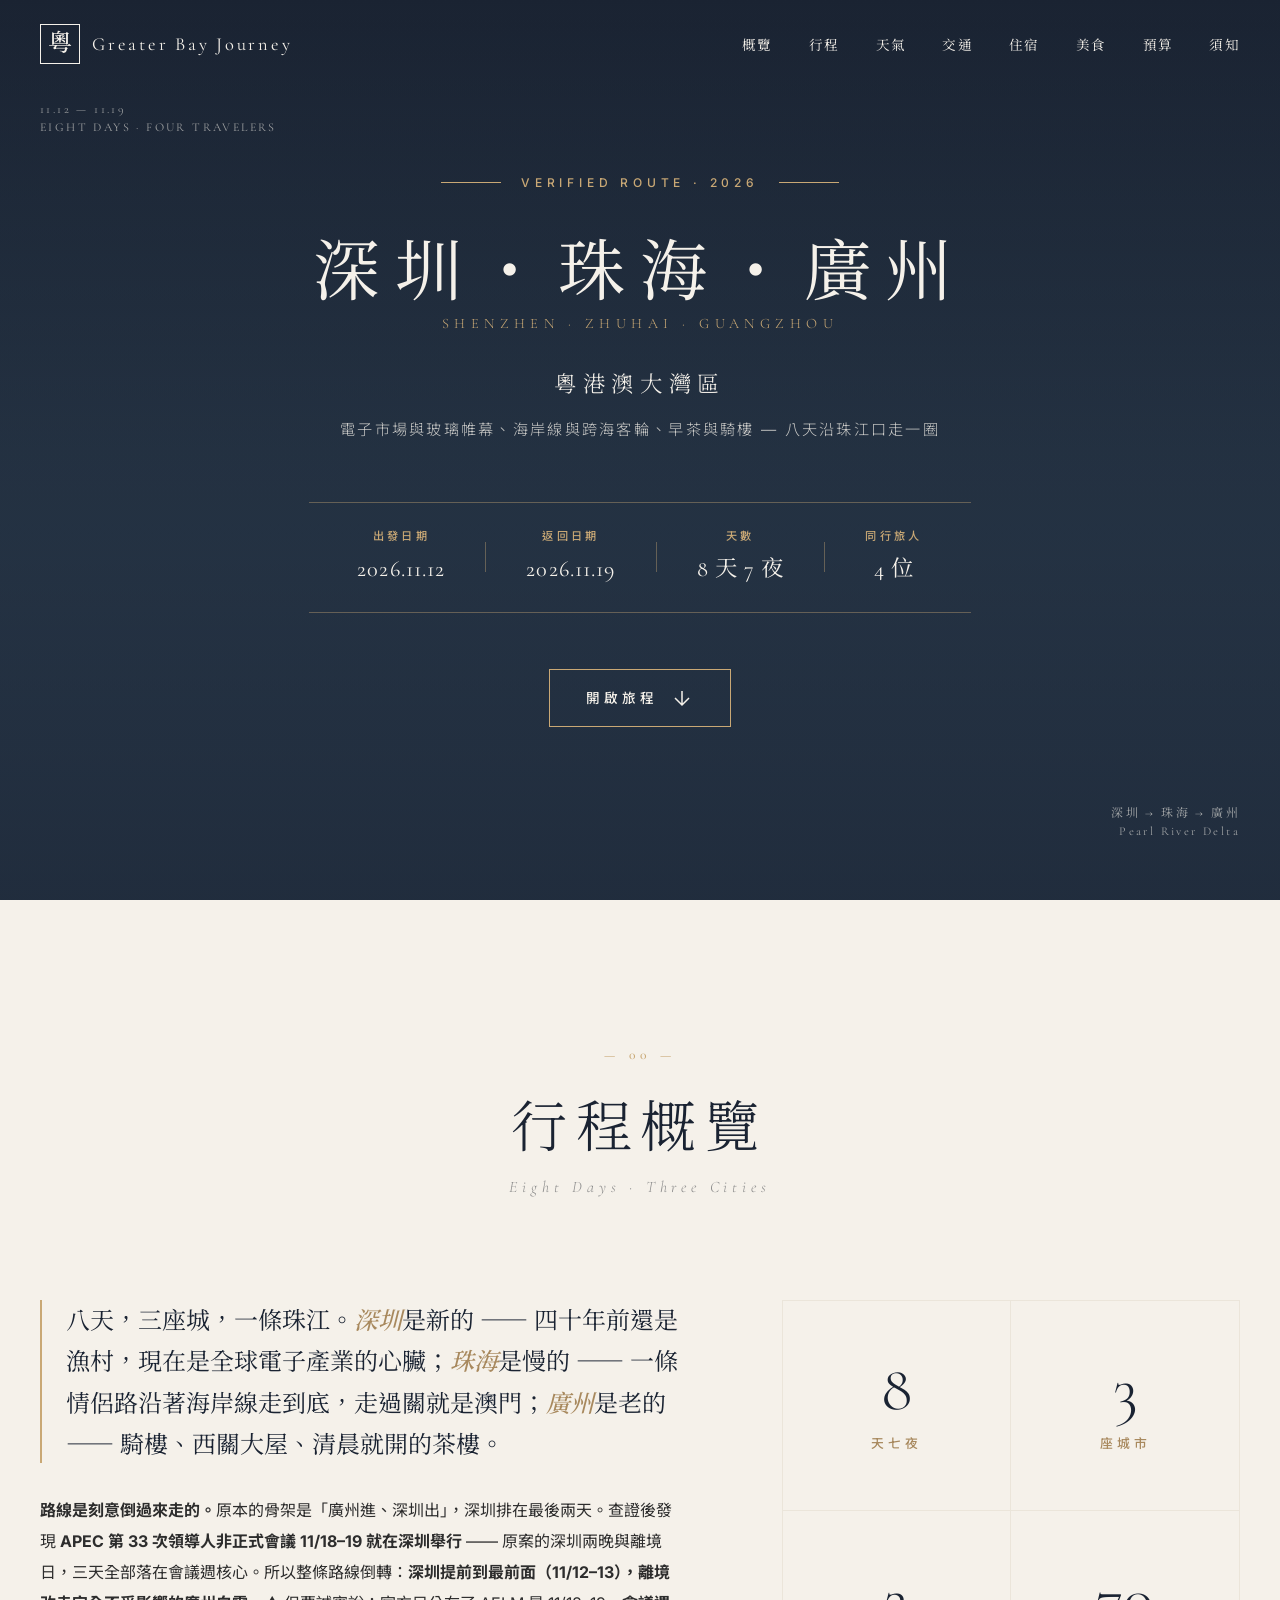
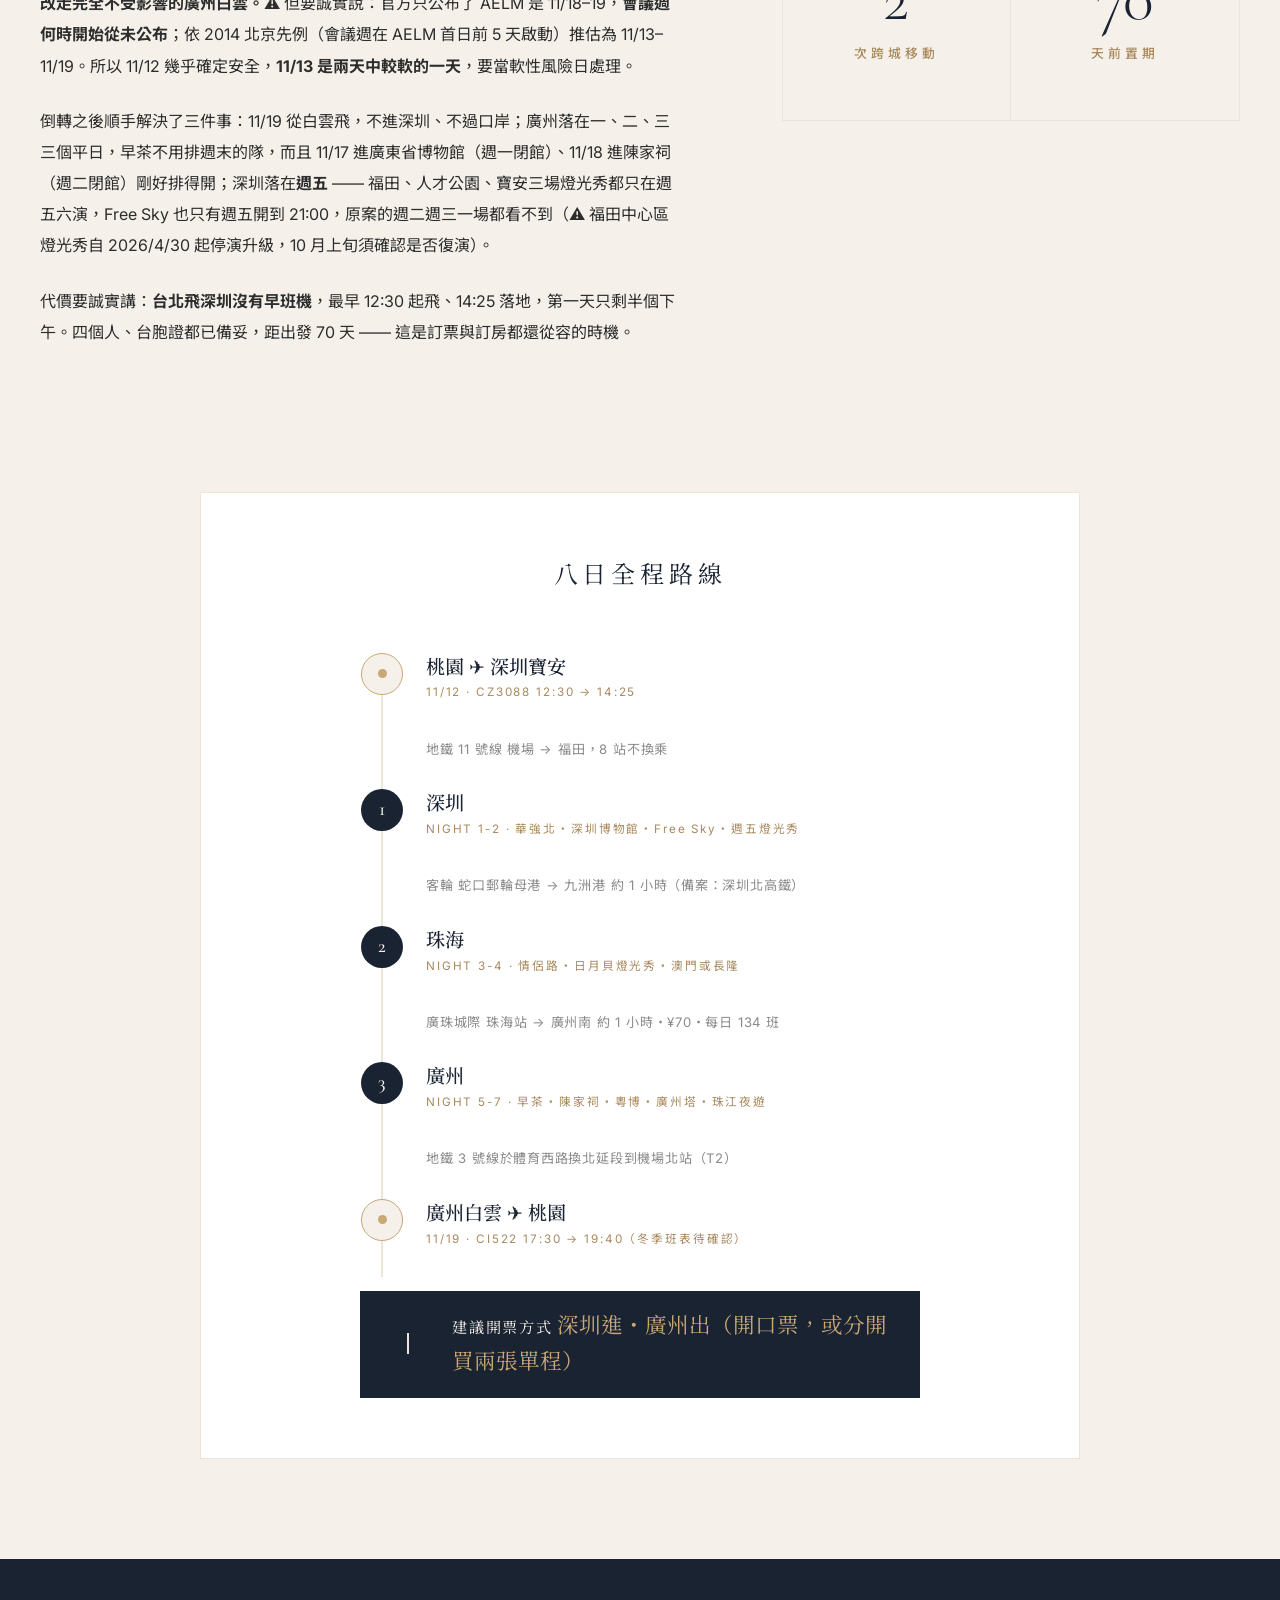
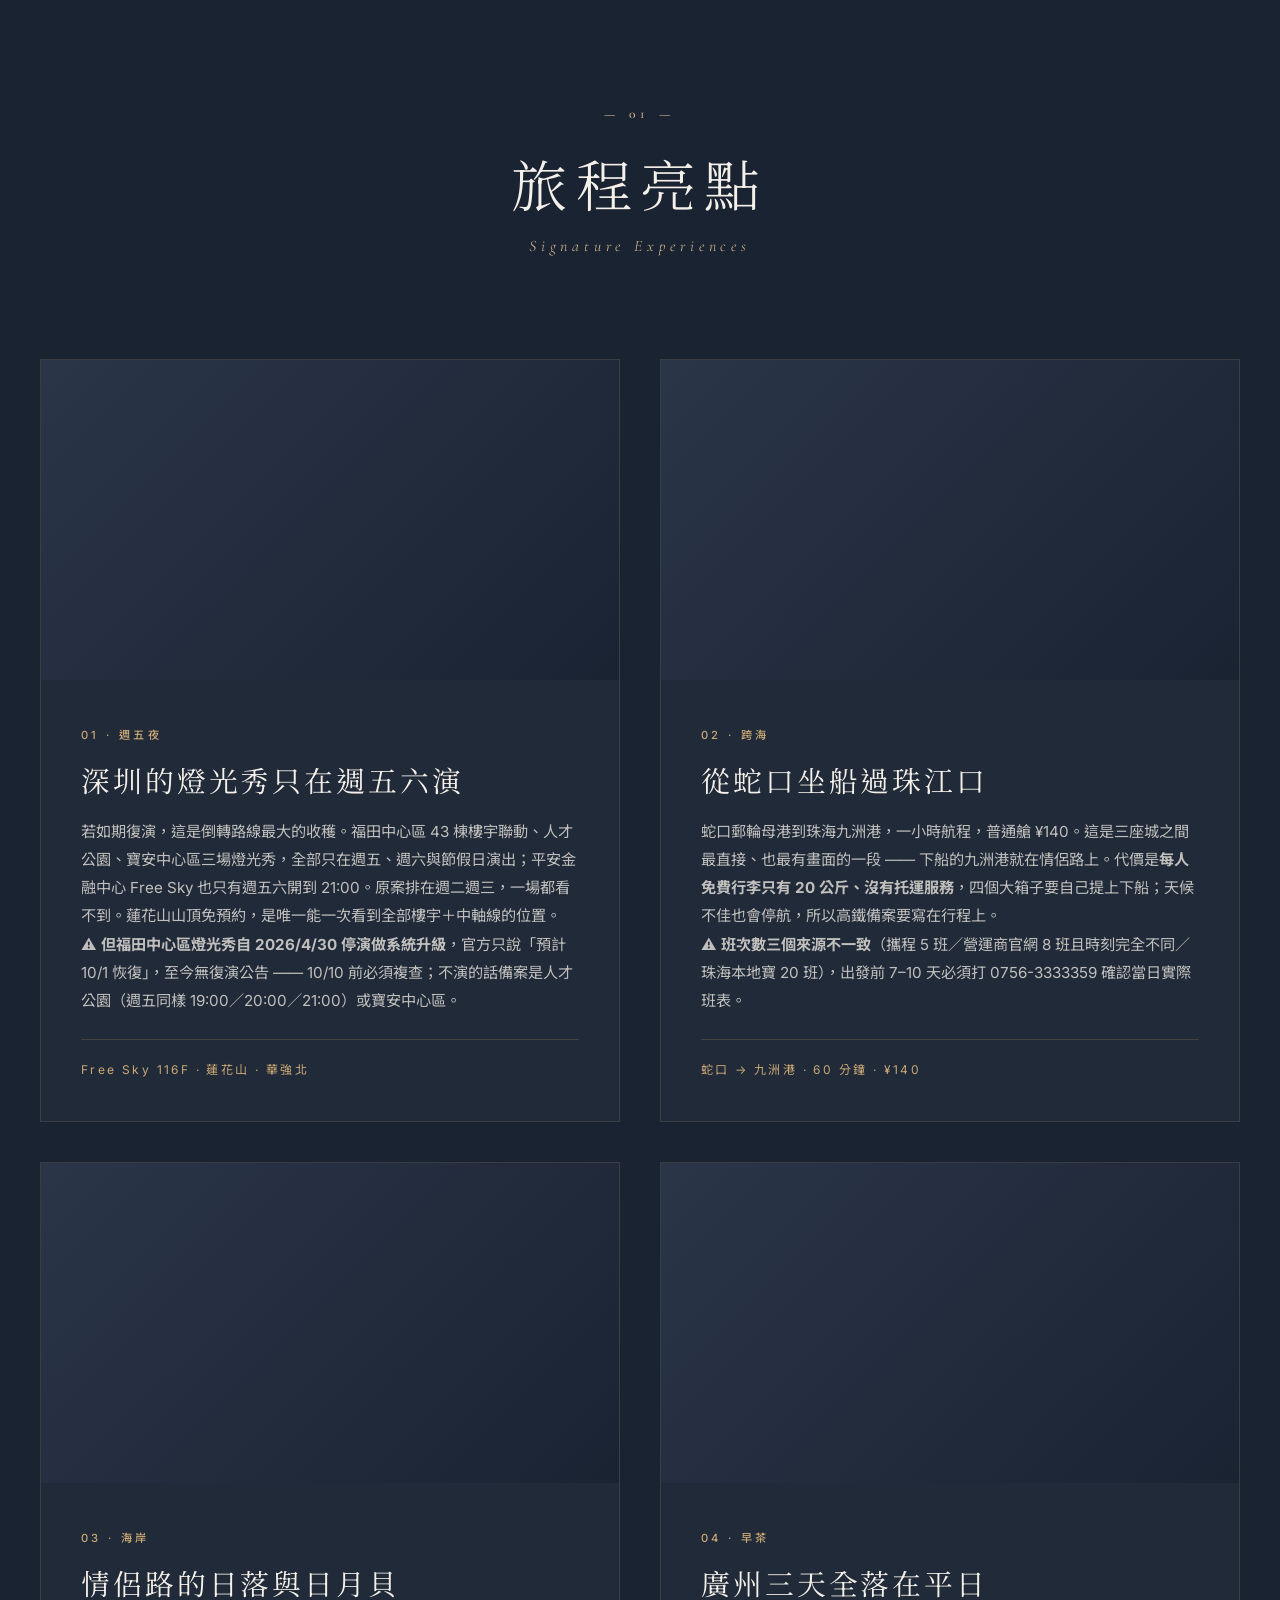
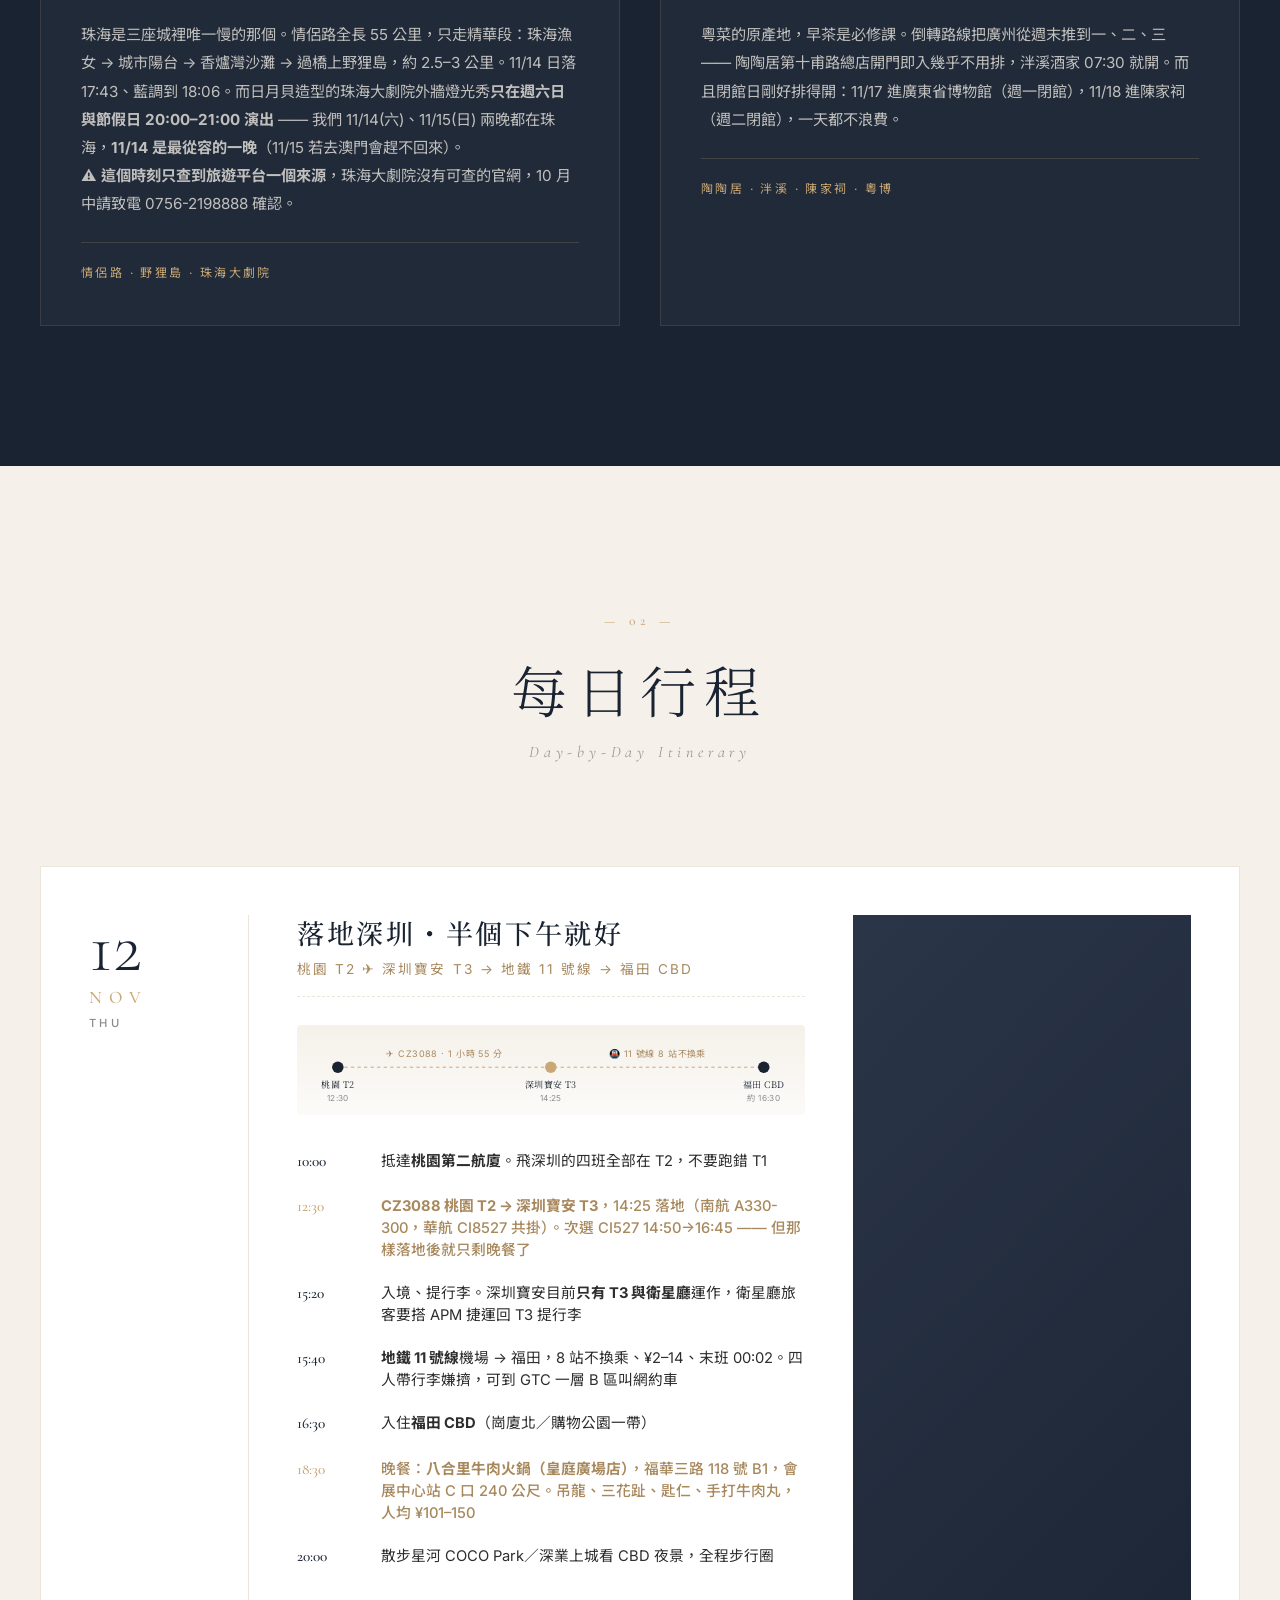
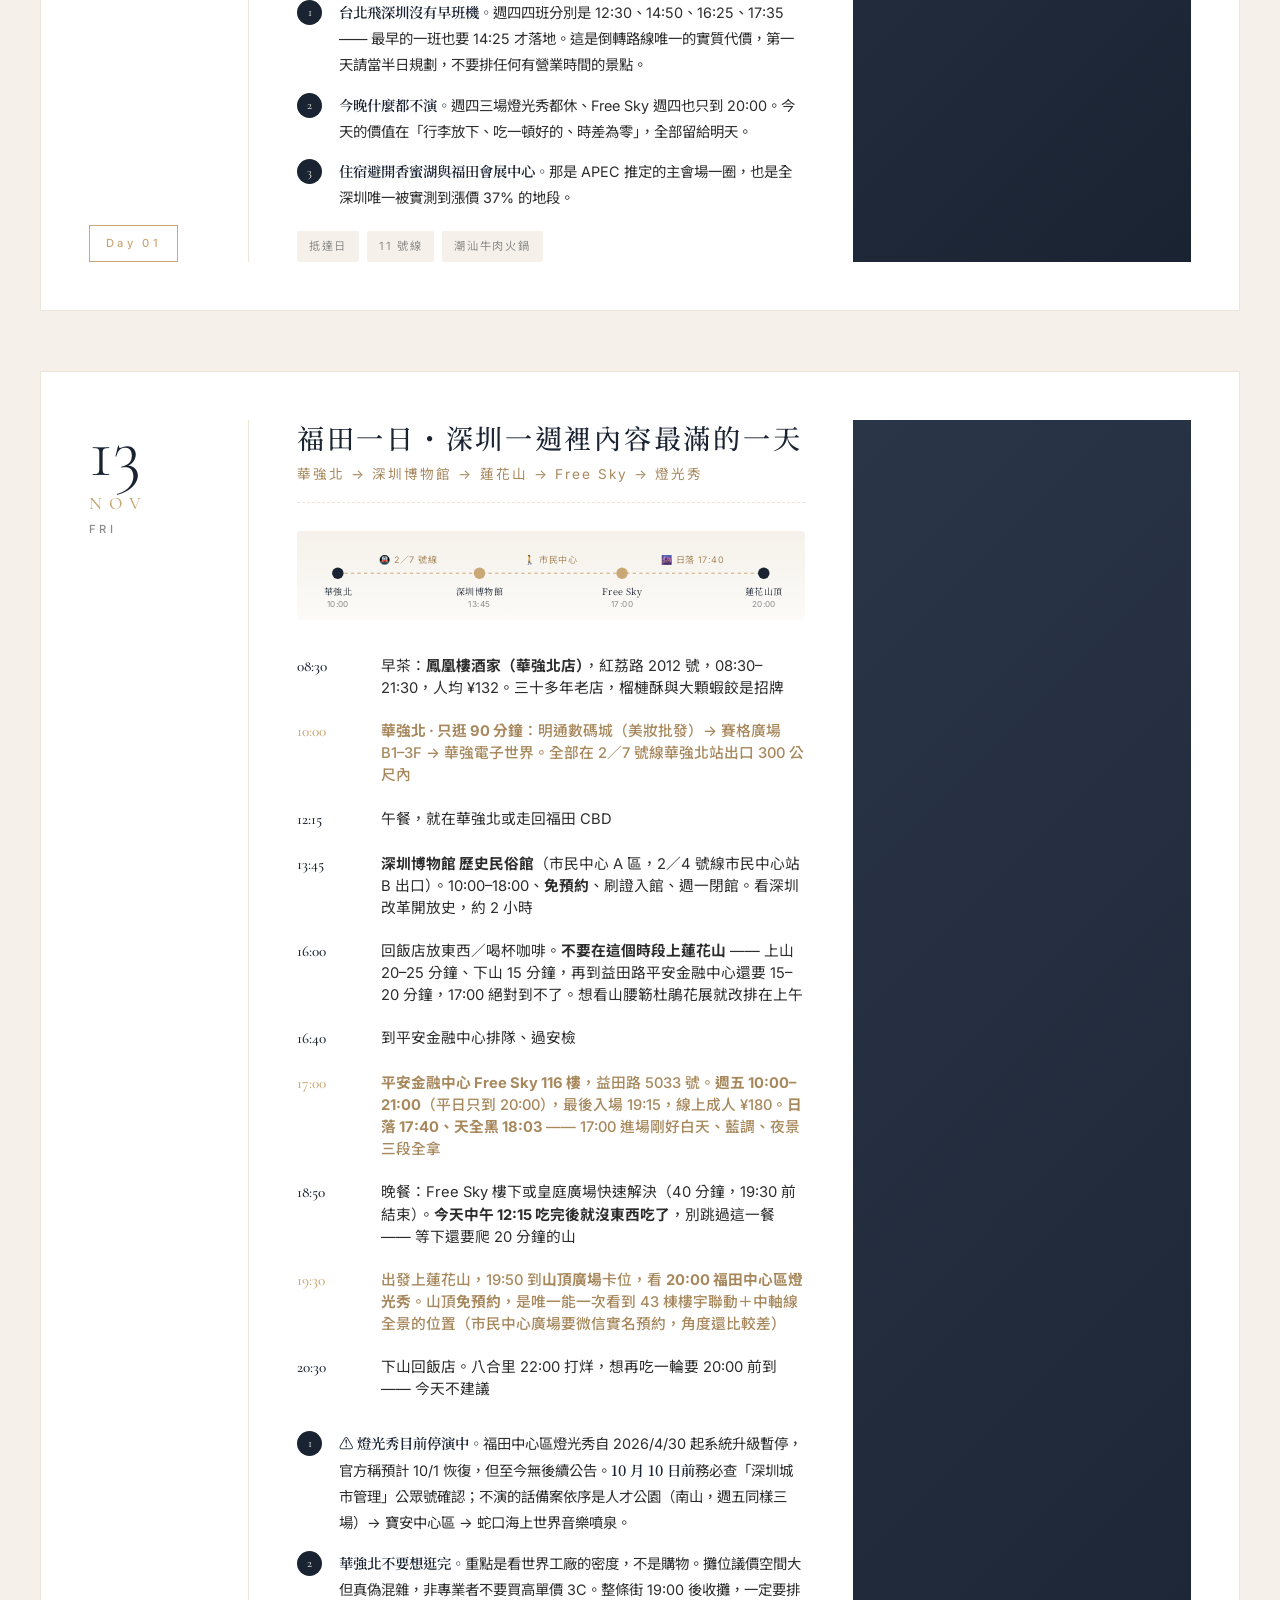
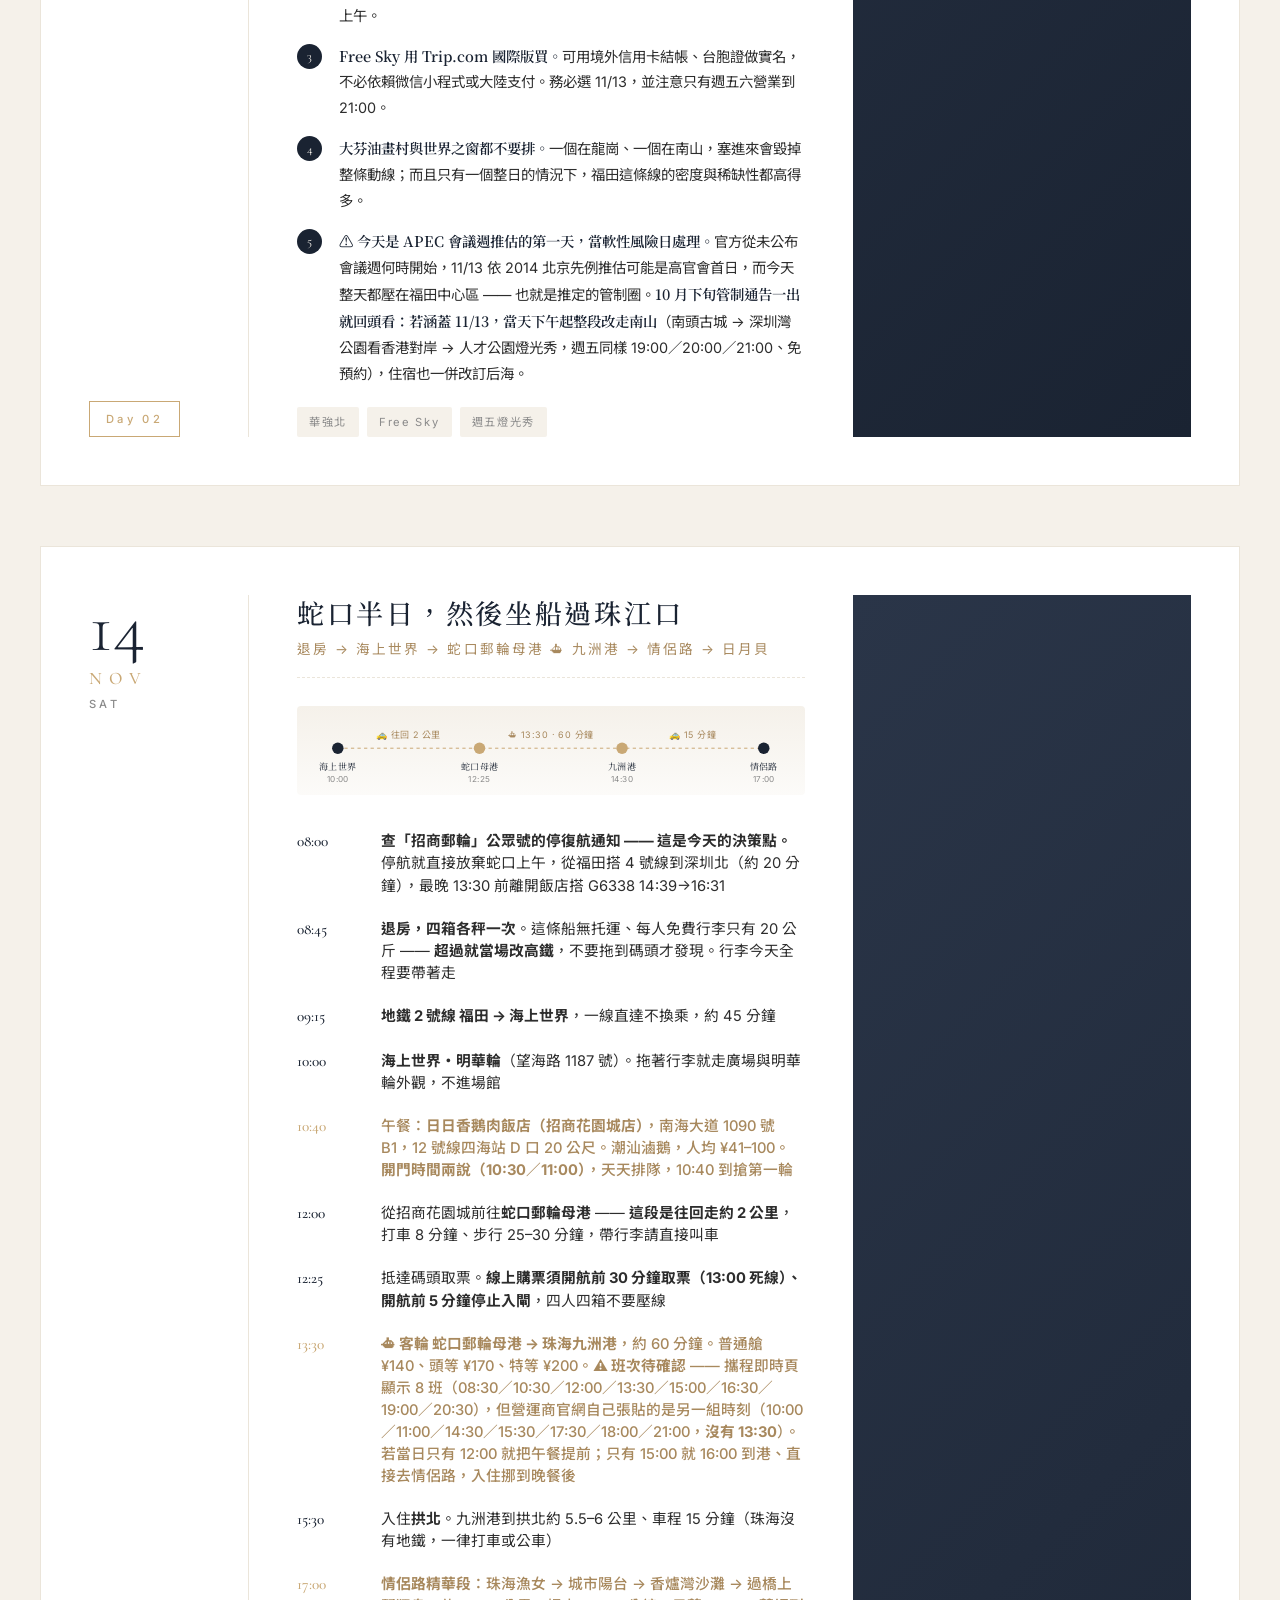
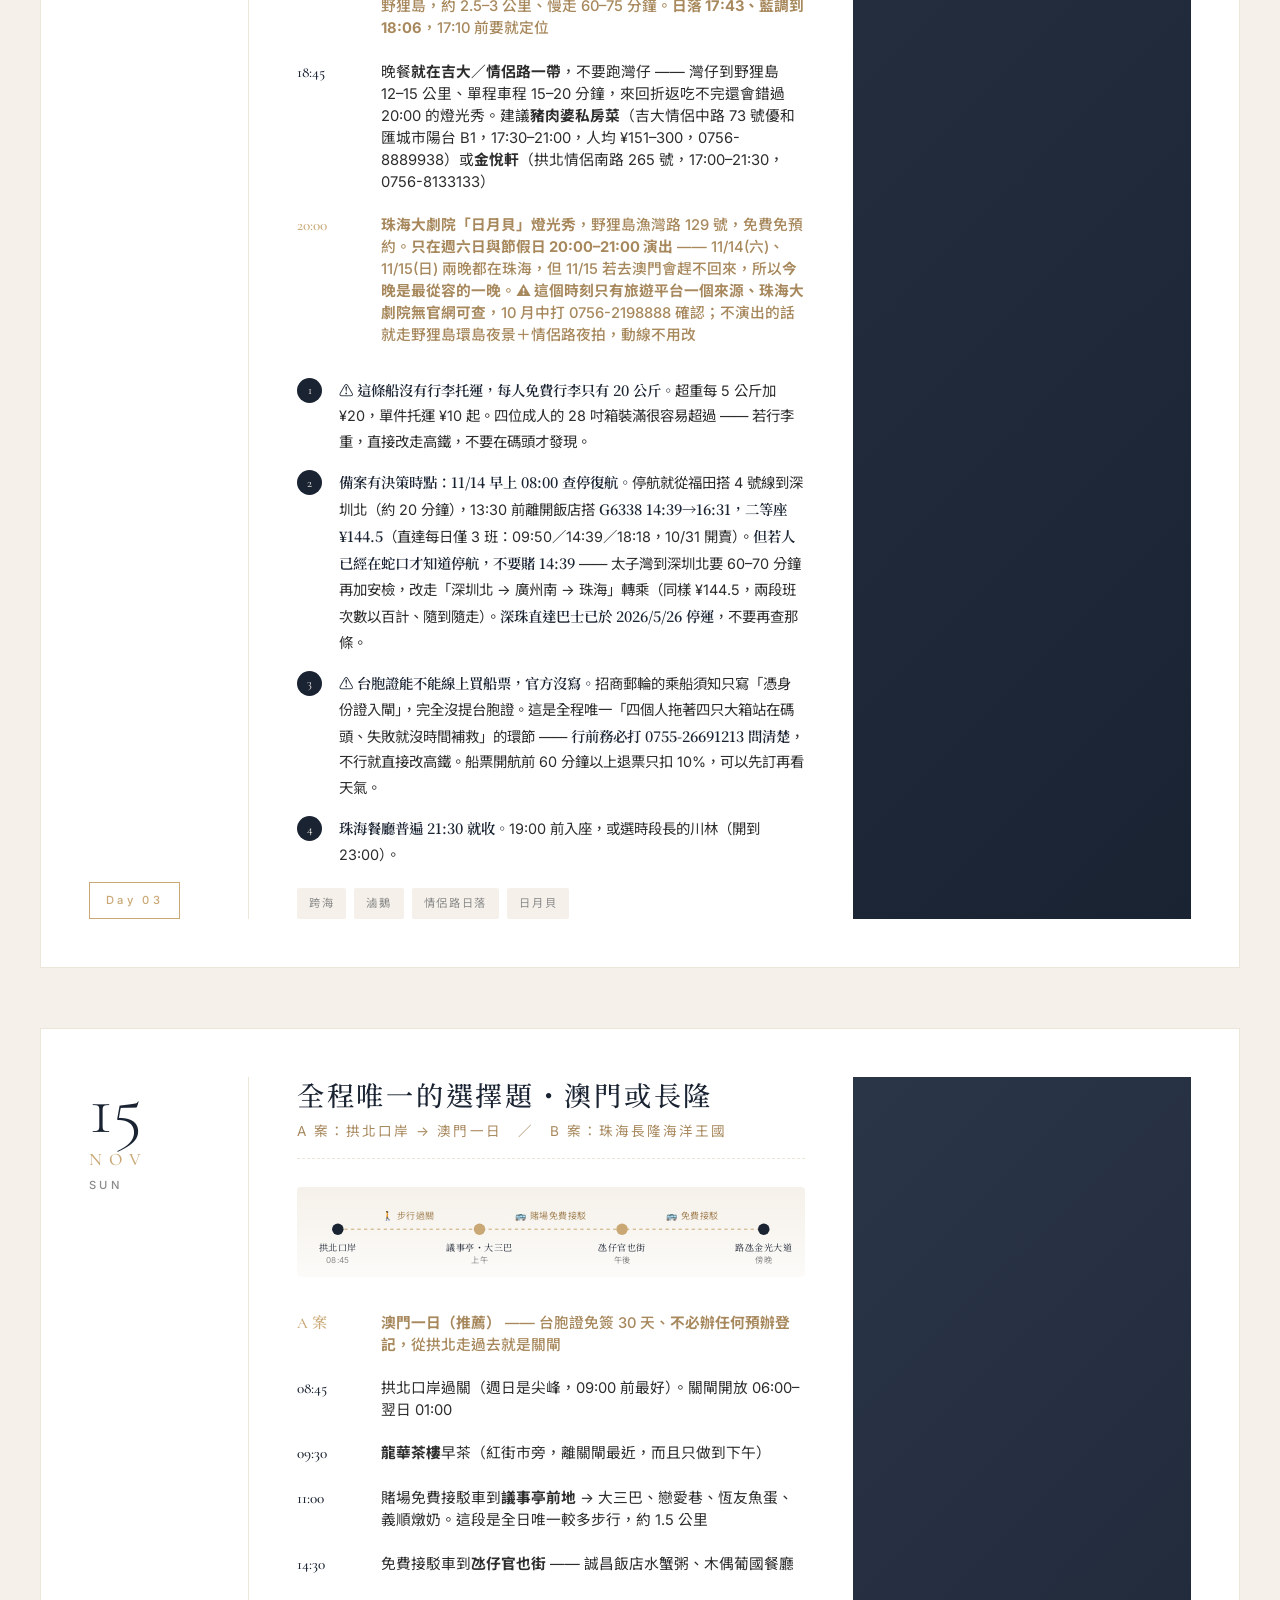
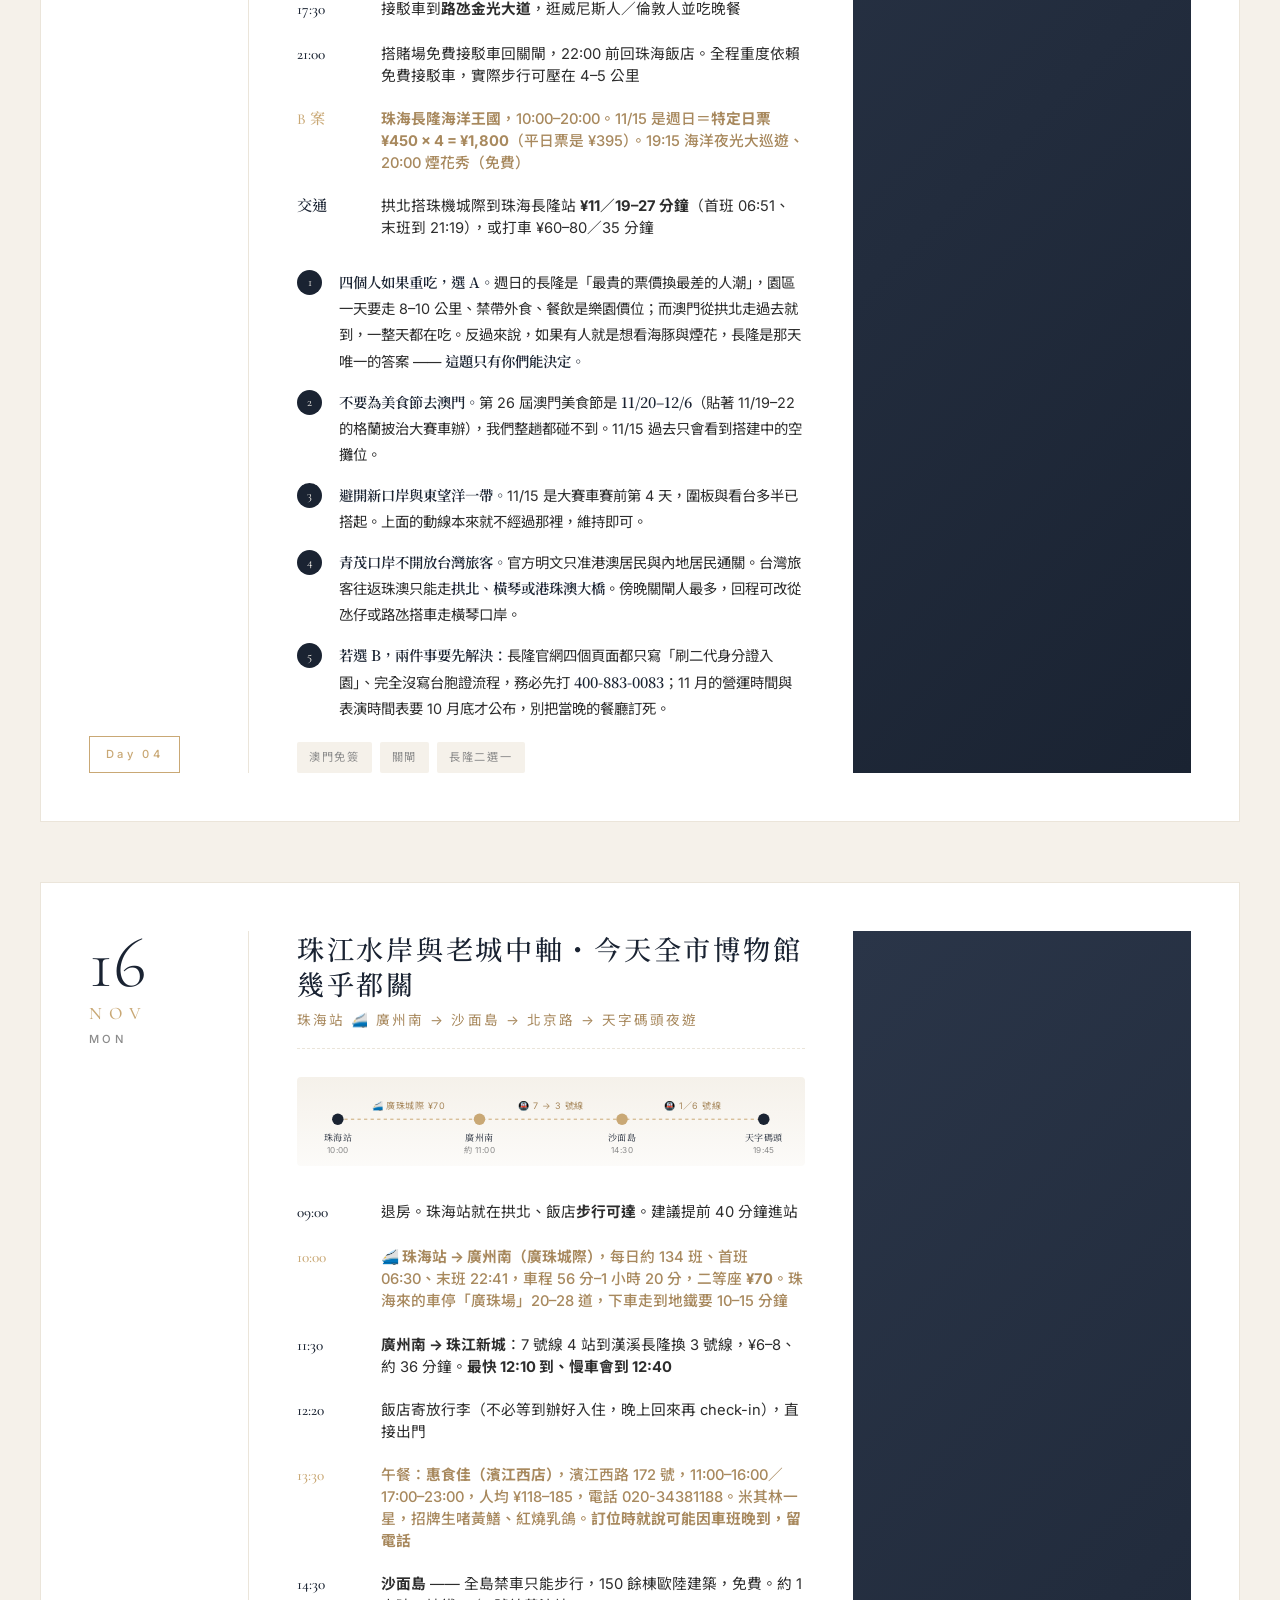
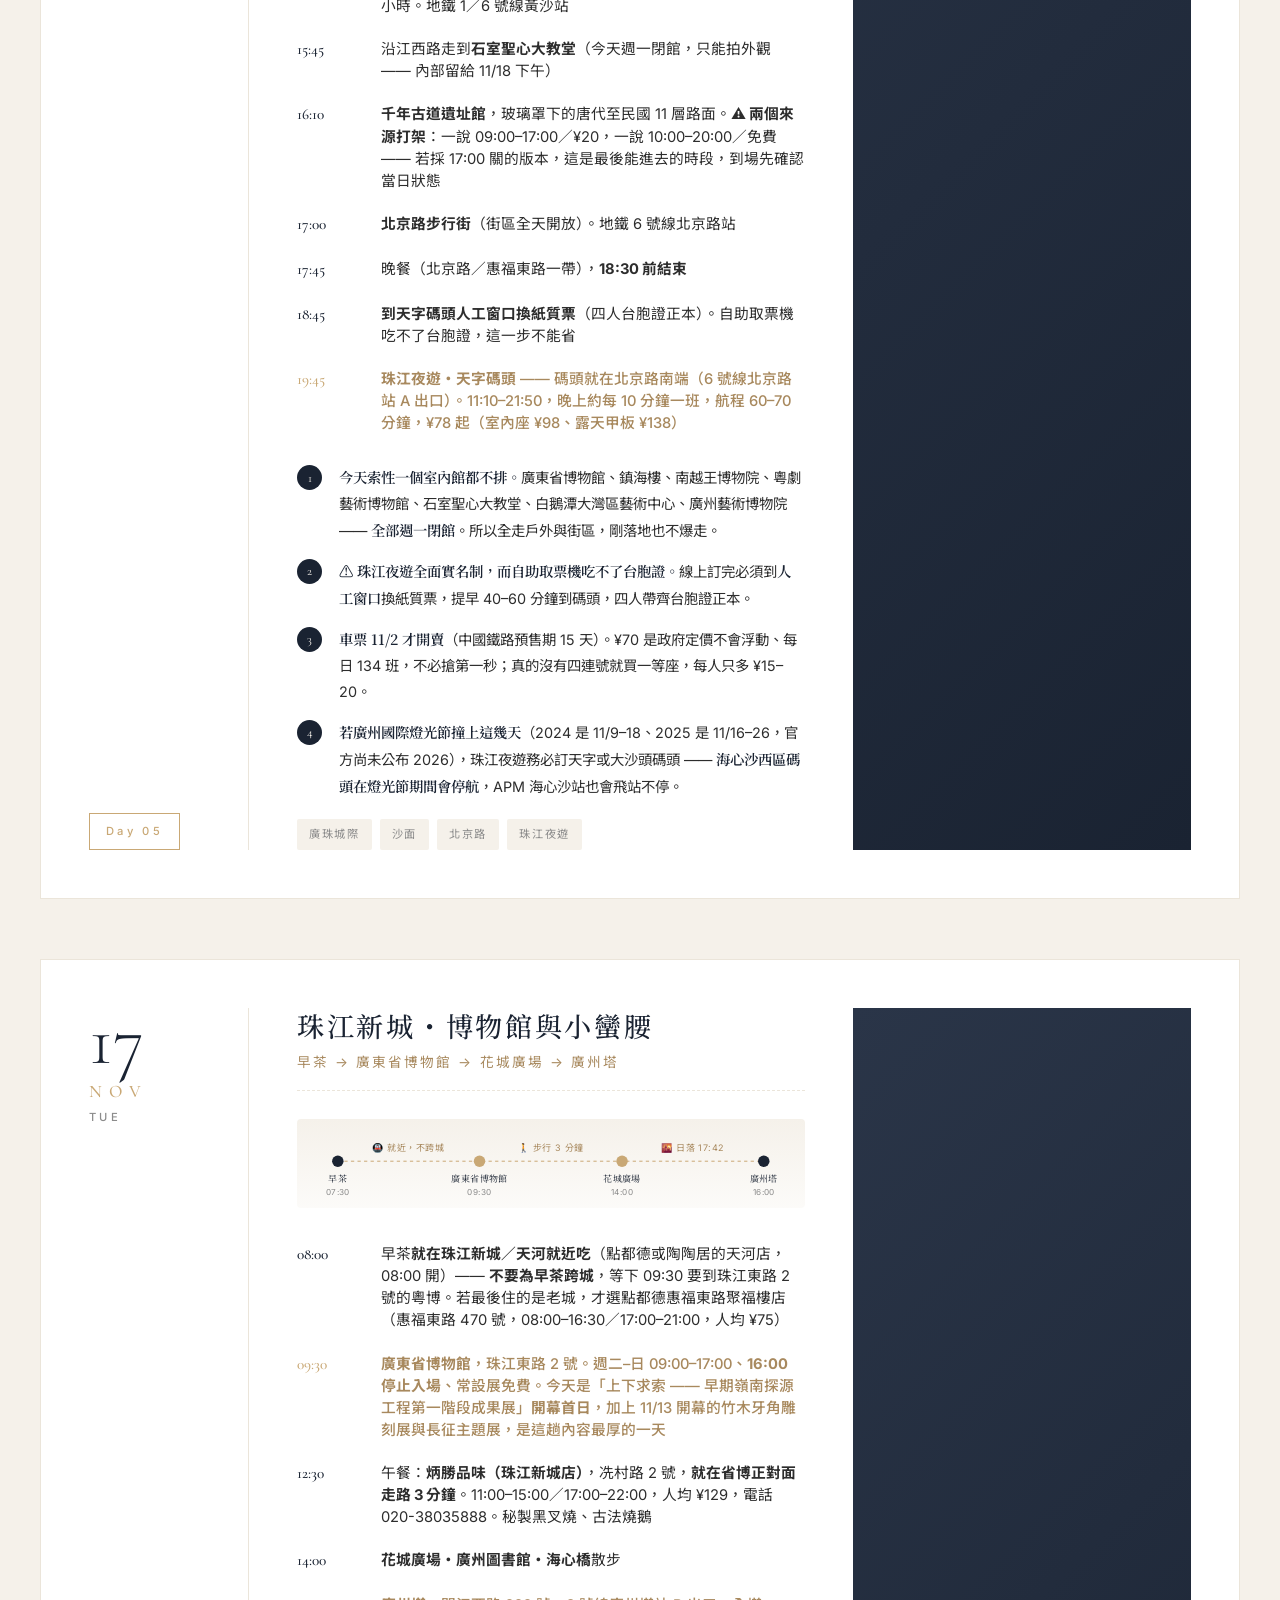
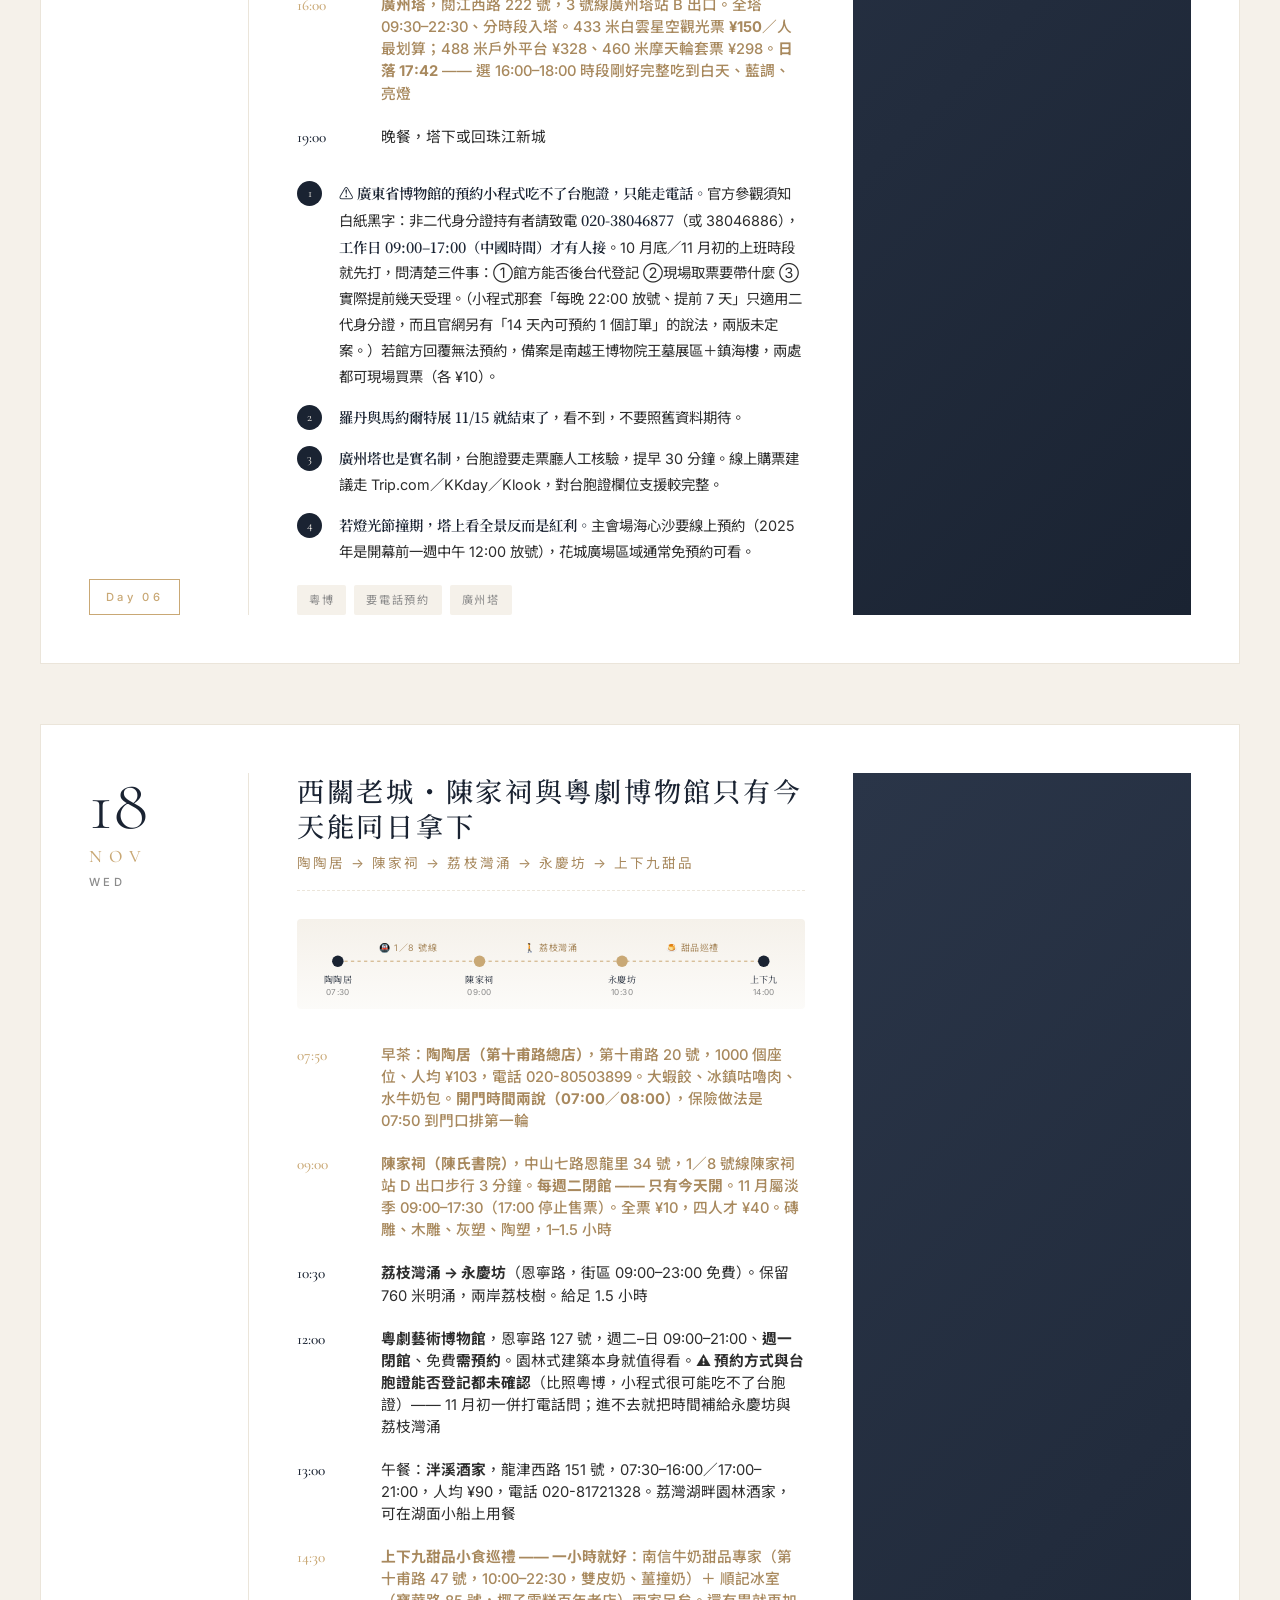
==== guangdong-2026/index.html @ 84d1a90c "廣東 v1.1：11/12–19 八日行程，因 APEC 把路線倒轉為深圳→珠海→廣州 原稿是 9/12–9/19「廣州進、深圳出」的未查證版本。改成 11/12–11/19 後， 查證發現 APEC" ====
<!DOCTYPE html>
<html lang="zh-Hant">
<head>
<meta charset="UTF-8">
<meta name="viewport" content="width=device-width, initial-scale=1.0">
<title>深圳 珠海 廣州｜八日大灣區之旅</title>
<meta name="description" content="2026/11/12–11/19 深圳・珠海・廣州八日四人行程 — 因 APEC 領導人會議倒轉路線，含實際班次、住宿實價、逐日動線、具體餐廳與行前待辦時序">
<link rel="preconnect" href="https://fonts.googleapis.com">
<link rel="preconnect" href="https://fonts.gstatic.com" crossorigin>
<link href="https://fonts.googleapis.com/css2?family=Cormorant+Garamond:wght@300;400;500;600;700&family=Noto+Serif+TC:wght@300;400;500;600;700&family=Noto+Sans+TC:wght@300;400;500;700&family=Inter:wght@300;400;500;600&display=swap" rel="stylesheet">
<link rel="stylesheet" href="css/style.css">
</head>
<body>

<div class="loader" id="loader">
  <div class="loader-inner">
    <div class="loader-text">GREATER BAY AREA</div>
    <div class="loader-bar"><span></span></div>
  </div>
</div>

<div class="scroll-progress" id="scrollProgress"></div>

<nav class="nav" id="nav">
  <div class="nav-inner">
    <a href="#top" class="nav-logo">
      <span class="logo-mark">粵</span>
      <span class="logo-text">Greater Bay Journey</span>
    </a>
    <ul class="nav-menu">
      <li><a href="#overview">概覽</a></li>
      <li><a href="#itinerary">行程</a></li>
      <li><a href="#weather">天氣</a></li>
      <li><a href="#transport">交通</a></li>
      <li><a href="#hotels">住宿</a></li>
      <li><a href="#food">美食</a></li>
      <li><a href="#budget">預算</a></li>
      <li><a href="#notes">須知</a></li>
    </ul>
    <button class="nav-toggle" id="navToggle" aria-label="menu">
      <span></span><span></span><span></span>
    </button>
  </div>
</nav>

<header class="hero" id="top">
  <div class="hero-bg">
    <div class="hero-overlay"></div>
  </div>
  <div class="hero-content">
    <div class="hero-eyebrow">
      <span class="line"></span>
      <span class="eyebrow-text">VERIFIED ROUTE · 2026</span>
      <span class="line"></span>
    </div>
    <h1 class="hero-title">
      <span class="title-jp">深圳・珠海・廣州</span>
      <span class="title-en">SHENZHEN · ZHUHAI · GUANGZHOU</span>
    </h1>
    <p class="hero-subtitle">粵港澳大灣區</p>
    <p class="hero-tagline">電子市場與玻璃帷幕、海岸線與跨海客輪、早茶與騎樓 — 八天沿珠江口走一圈</p>
    <div class="hero-meta">
      <div class="meta-block">
        <span class="meta-label">出發日期</span>
        <span class="meta-value">2026.11.12</span>
      </div>
      <div class="meta-divider"></div>
      <div class="meta-block">
        <span class="meta-label">返回日期</span>
        <span class="meta-value">2026.11.19</span>
      </div>
      <div class="meta-divider"></div>
      <div class="meta-block">
        <span class="meta-label">天數</span>
        <span class="meta-value">8 天 7 夜</span>
      </div>
      <div class="meta-divider"></div>
      <div class="meta-block">
        <span class="meta-label">同行旅人</span>
        <span class="meta-value">4 位</span>
      </div>
    </div>
    <a href="#overview" class="hero-cta">
      <span>開啟旅程</span>
      <svg width="24" height="24" viewBox="0 0 24 24" fill="none"><path d="M12 5v14M5 12l7 7 7-7" stroke="currentColor" stroke-width="1.5"/></svg>
    </a>
  </div>
  <div class="hero-corner-tl">11.12 — 11.19<br>EIGHT DAYS · FOUR TRAVELERS</div>
  <div class="hero-corner-br">深圳 → 珠海 → 廣州<br>Pearl River Delta</div>
</header>

<!-- ============== OVERVIEW ============== -->
<section class="section section-overview" id="overview">
  <div class="container">
    <div class="section-header">
      <span class="section-number">00</span>
      <h2 class="section-title">行程概覽</h2>
      <p class="section-subtitle">Eight Days · Three Cities</p>
    </div>

    <div class="overview-grid">
      <div class="overview-text">
        <p class="lead">八天，三座城，一條珠江。<em>深圳</em>是新的 —— 四十年前還是漁村，現在是全球電子產業的心臟；<em>珠海</em>是慢的 —— 一條情侶路沿著海岸線走到底，走過關就是澳門；<em>廣州</em>是老的 —— 騎樓、西關大屋、清晨就開的茶樓。</p>
        <p><strong>路線是刻意倒過來走的。</strong>原本的骨架是「廣州進、深圳出」，深圳排在最後兩天。查證後發現 <strong>APEC 第 33 次領導人非正式會議 11/18–19 就在深圳舉行</strong> —— 原案的深圳兩晚與離境日，三天全部落在會議週核心。所以整條路線倒轉：<strong>深圳提前到最前面（11/12–13），離境改走完全不受影響的廣州白雲。</strong>⚠ 但要誠實說：官方只公布了 AELM 是 11/18–19，<strong>會議週何時開始從未公布</strong>；依 2014 北京先例（會議週在 AELM 首日前 5 天啟動）推估為 11/13–11/19。所以 11/12 幾乎確定安全，<strong>11/13 是兩天中較軟的一天</strong>，要當軟性風險日處理。</p>
        <p>倒轉之後順手解決了三件事：11/19 從白雲飛，不進深圳、不過口岸；廣州落在一、二、三三個平日，早茶不用排週末的隊，而且 11/17 進廣東省博物館（週一閉館）、11/18 進陳家祠（週二閉館）剛好排得開；深圳落在<strong>週五</strong> —— 福田、人才公園、寶安三場燈光秀都只在週五六演，Free Sky 也只有週五開到 21:00，原案的週二週三一場都看不到（⚠ 福田中心區燈光秀自 2026/4/30 起停演升級，10 月上旬須確認是否復演）。</p>
        <p>代價要誠實講：<strong>台北飛深圳沒有早班機</strong>，最早 12:30 起飛、14:25 落地，第一天只剩半個下午。四個人、台胞證都已備妥，距出發 70 天 —— 這是訂票與訂房都還從容的時機。</p>
      </div>
      <div class="overview-stats">
        <div class="stat" data-value="8">
          <span class="stat-num" data-count="8">0</span>
          <span class="stat-label">天七夜</span>
        </div>
        <div class="stat" data-value="3">
          <span class="stat-num" data-count="3">0</span>
          <span class="stat-label">座城市</span>
        </div>
        <div class="stat" data-value="2">
          <span class="stat-num" data-count="2">0</span>
          <span class="stat-label">次跨城移動</span>
        </div>
        <div class="stat" data-value="70">
          <span class="stat-num" data-count="70">0</span>
          <span class="stat-label">天前置期</span>
        </div>
      </div>
    </div>

    <div class="route-map">
      <h3 class="route-title">八日全程路線</h3>
      <div class="route-timeline">
        <div class="rt-item rt-air">
          <div class="rt-rail"><span class="rt-marker rt-air-mk"></span></div>
          <div class="rt-body">
            <span class="rt-name">桃園 ✈ 深圳寶安</span>
            <span class="rt-meta">11/12 · CZ3088 12:30 → 14:25</span>
          </div>
        </div>
        <div class="rt-item rt-leg">
          <div class="rt-rail"></div>
          <div class="rt-body"><span class="rt-leg-text">地鐵 11 號線 機場 → 福田，8 站不換乘</span></div>
        </div>
        <div class="rt-item">
          <div class="rt-rail"><span class="rt-marker">1</span></div>
          <div class="rt-body">
            <span class="rt-name">深圳</span>
            <span class="rt-meta">NIGHT 1-2 · 華強北・深圳博物館・Free Sky・週五燈光秀</span>
          </div>
        </div>
        <div class="rt-item rt-leg">
          <div class="rt-rail"></div>
          <div class="rt-body"><span class="rt-leg-text">客輪 蛇口郵輪母港 → 九洲港 約 1 小時（備案：深圳北高鐵）</span></div>
        </div>
        <div class="rt-item">
          <div class="rt-rail"><span class="rt-marker">2</span></div>
          <div class="rt-body">
            <span class="rt-name">珠海</span>
            <span class="rt-meta">NIGHT 3-4 · 情侶路・日月貝燈光秀・澳門或長隆</span>
          </div>
        </div>
        <div class="rt-item rt-leg">
          <div class="rt-rail"></div>
          <div class="rt-body"><span class="rt-leg-text">廣珠城際 珠海站 → 廣州南 約 1 小時・¥70・每日 134 班</span></div>
        </div>
        <div class="rt-item">
          <div class="rt-rail"><span class="rt-marker">3</span></div>
          <div class="rt-body">
            <span class="rt-name">廣州</span>
            <span class="rt-meta">NIGHT 5-7 · 早茶・陳家祠・粵博・廣州塔・珠江夜遊</span>
          </div>
        </div>
        <div class="rt-item rt-leg">
          <div class="rt-rail"></div>
          <div class="rt-body"><span class="rt-leg-text">地鐵 3 號線於體育西路換北延段到機場北站（T2）</span></div>
        </div>
        <div class="rt-item rt-air">
          <div class="rt-rail"><span class="rt-marker rt-air-mk"></span></div>
          <div class="rt-body">
            <span class="rt-name">廣州白雲 ✈ 桃園</span>
            <span class="rt-meta">11/19 · CI522 17:30 → 19:40（冬季班表待確認）</span>
          </div>
        </div>
        <div class="rt-item rt-total">
          <div class="rt-rail"></div>
          <div class="rt-body">
            <span class="rt-total-label">建議開票方式</span>
            <span class="rt-total-val">深圳進・廣州出（開口票，或分開買兩張單程）</span>
          </div>
        </div>
      </div>
    </div>
  </div>
</section>

<!-- ============== HIGHLIGHTS ============== -->
<section class="section section-highlights" id="highlights">
  <div class="container">
    <div class="section-header light">
      <span class="section-number">01</span>
      <h2 class="section-title">旅程亮點</h2>
      <p class="section-subtitle">Signature Experiences</p>
    </div>

    <div class="highlights-grid">
      <div class="highlight-card">
        <div class="highlight-img no-img"></div>
        <div class="highlight-body">
          <span class="highlight-tag">01 · 週五夜</span>
          <h3>深圳的燈光秀只在週五六演</h3>
          <p>若如期復演，這是倒轉路線最大的收穫。福田中心區 43 棟樓宇聯動、人才公園、寶安中心區三場燈光秀，全部只在週五、週六與節假日演出；平安金融中心 Free Sky 也只有週五六開到 21:00。原案排在週二週三，一場都看不到。蓮花山山頂免預約，是唯一能一次看到全部樓宇＋中軸線的位置。<br><strong>⚠ 但福田中心區燈光秀自 2026/4/30 停演做系統升級</strong>，官方只說「預計 10/1 恢復」，至今無復演公告 —— 10/10 前必須複查；不演的話備案是人才公園（週五同樣 19:00／20:00／21:00）或寶安中心區。</p>
          <span class="highlight-meta">Free Sky 116F · 蓮花山 · 華強北</span>
        </div>
      </div>

      <div class="highlight-card">
        <div class="highlight-img no-img"></div>
        <div class="highlight-body">
          <span class="highlight-tag">02 · 跨海</span>
          <h3>從蛇口坐船過珠江口</h3>
          <p>蛇口郵輪母港到珠海九洲港，一小時航程，普通艙 ¥140。這是三座城之間最直接、也最有畫面的一段 —— 下船的九洲港就在情侶路上。代價是<strong>每人免費行李只有 20 公斤、沒有托運服務</strong>，四個大箱子要自己提上下船；天候不佳也會停航，所以高鐵備案要寫在行程上。<br><strong>⚠ 班次數三個來源不一致</strong>（攜程 5 班／營運商官網 8 班且時刻完全不同／珠海本地寶 20 班），出發前 7–10 天必須打 0756-3333359 確認當日實際班表。</p>
          <span class="highlight-meta">蛇口 → 九洲港 · 60 分鐘 · ¥140</span>
        </div>
      </div>

      <div class="highlight-card">
        <div class="highlight-img no-img"></div>
        <div class="highlight-body">
          <span class="highlight-tag">03 · 海岸</span>
          <h3>情侶路的日落與日月貝</h3>
          <p>珠海是三座城裡唯一慢的那個。情侶路全長 55 公里，只走精華段：珠海漁女 → 城市陽台 → 香爐灣沙灘 → 過橋上野狸島，約 2.5–3 公里。11/14 日落 17:43、藍調到 18:06。而日月貝造型的珠海大劇院外牆燈光秀<strong>只在週六日與節假日 20:00–21:00 演出</strong> —— 我們 11/14(六)、11/15(日) 兩晚都在珠海，<strong>11/14 是最從容的一晚</strong>（11/15 若去澳門會趕不回來）。<br><strong>⚠ 這個時刻只查到旅遊平台一個來源</strong>，珠海大劇院沒有可查的官網，10 月中請致電 0756-2198888 確認。</p>
          <span class="highlight-meta">情侶路 · 野狸島 · 珠海大劇院</span>
        </div>
      </div>

      <div class="highlight-card">
        <div class="highlight-img no-img"></div>
        <div class="highlight-body">
          <span class="highlight-tag">04 · 早茶</span>
          <h3>廣州三天全落在平日</h3>
          <p>粵菜的原產地，早茶是必修課。倒轉路線把廣州從週末推到一、二、三 —— 陶陶居第十甫路總店開門即入幾乎不用排，泮溪酒家 07:30 就開。而且閉館日剛好排得開：11/17 進廣東省博物館（週一閉館），11/18 進陳家祠（週二閉館），一天都不浪費。</p>
          <span class="highlight-meta">陶陶居 · 泮溪 · 陳家祠 · 粵博</span>
        </div>
      </div>
    </div>
  </div>
</section>

<!-- ============== ITINERARY ============== -->
<section class="section section-itinerary" id="itinerary">
  <div class="container">
    <div class="section-header">
      <span class="section-number">02</span>
      <h2 class="section-title">每日行程</h2>
      <p class="section-subtitle">Day-by-Day Itinerary</p>
    </div>
    <div class="itinerary-list">

      <!-- DAY 1 -->
      <article class="day-card" data-day="1">
        <div class="day-meta">
          <div class="day-date">
            <span class="date-day">12</span>
            <span class="date-month">NOV</span>
            <span class="date-weekday">THU</span>
          </div>
          <div class="day-tag">Day 01</div>
        </div>
        <div class="day-body">
          <h3 class="day-title">落地深圳・半個下午就好</h3>
          <p class="day-route">桃園 T2 ✈ 深圳寶安 T3 → 地鐵 11 號線 → 福田 CBD</p>
          <div class="day-route-svg">
            <svg viewBox="0 0 600 80" preserveAspectRatio="xMidYMid meet" aria-hidden="true">
              <line x1="40" y1="32" x2="560" y2="32" stroke="#c9a875" stroke-width="1.2" stroke-dasharray="4,4"/>
              <g><circle cx="40" cy="32" r="7" fill="#1a2332"/><text x="40" y="58" text-anchor="middle" font-size="11" fill="#1a2332" font-family="Noto Serif TC, serif">桃園 T2</text><text x="40" y="73" text-anchor="middle" font-size="10" fill="#8b8b8b">12:30</text></g>
              <g><circle cx="300" cy="32" r="7" fill="#c9a875"/><text x="300" y="58" text-anchor="middle" font-size="11" fill="#1a2332" font-family="Noto Serif TC, serif">深圳寶安 T3</text><text x="300" y="73" text-anchor="middle" font-size="10" fill="#8b8b8b">14:25</text></g>
              <g><circle cx="560" cy="32" r="7" fill="#1a2332"/><text x="560" y="58" text-anchor="middle" font-size="11" fill="#1a2332" font-family="Noto Serif TC, serif">福田 CBD</text><text x="560" y="73" text-anchor="middle" font-size="10" fill="#8b8b8b">約 16:30</text></g>
              <text x="170" y="20" text-anchor="middle" font-size="11" fill="#a8895e">✈ CZ3088 · 1 小時 55 分</text>
              <text x="430" y="20" text-anchor="middle" font-size="11" fill="#a8895e">🚇 11 號線 8 站不換乘</text>
            </svg>
          </div>
          <div class="day-schedule">
            <div class="time-row"><span class="time">10:00</span><span class="event">抵達<strong>桃園第二航廈</strong>。飛深圳的四班全部在 T2，不要跑錯 T1</span></div>
            <div class="time-row highlight"><span class="time">12:30</span><span class="event"><strong>CZ3088 桃園 T2 → 深圳寶安 T3</strong>，14:25 落地（南航 A330-300，華航 CI8527 共掛）。次選 CI527 14:50→16:45 —— 但那樣落地後就只剩晚餐了</span></div>
            <div class="time-row"><span class="time">15:20</span><span class="event">入境、提行李。深圳寶安目前<strong>只有 T3 與衛星廳</strong>運作，衛星廳旅客要搭 APM 捷運回 T3 提行李</span></div>
            <div class="time-row"><span class="time">15:40</span><span class="event"><strong>地鐵 11 號線</strong>機場 → 福田，8 站不換乘、¥2–14、末班 00:02。四人帶行李嫌擠，可到 GTC 一層 B 區叫網約車</span></div>
            <div class="time-row"><span class="time">16:30</span><span class="event">入住<strong>福田 CBD</strong>（崗廈北／購物公園一帶）</span></div>
            <div class="time-row highlight"><span class="time">18:30</span><span class="event">晚餐：<strong>八合里牛肉火鍋（皇庭廣場店）</strong>，福華三路 118 號 B1，會展中心站 C 口 240 公尺。吊龍、三花趾、匙仁、手打牛肉丸，人均 ¥101–150</span></div>
            <div class="time-row"><span class="time">20:00</span><span class="event">散步星河 COCO Park／深業上城看 CBD 夜景，全程步行圈</span></div>
          </div>
          <ol class="book-steps">
            <li><strong>台北飛深圳沒有早班機。</strong>週四四班分別是 12:30、14:50、16:25、17:35 —— 最早的一班也要 14:25 才落地。這是倒轉路線唯一的實質代價，第一天請當半日規劃，不要排任何有營業時間的景點。</li>
            <li><strong>今晚什麼都不演。</strong>週四三場燈光秀都休、Free Sky 週四也只到 20:00。今天的價值在「行李放下、吃一頓好的、時差為零」，全部留給明天。</li>
            <li><strong>住宿避開香蜜湖與福田會展中心。</strong>那是 APEC 推定的主會場一圈，也是全深圳唯一被實測到漲價 37% 的地段。</li>
          </ol>
          <div class="day-tags">
            <span class="tag">抵達日</span><span class="tag">11 號線</span><span class="tag">潮汕牛肉火鍋</span>
          </div>
        </div>
        <div class="day-image no-img"></div>
      </article>

      <!-- DAY 2 -->
      <article class="day-card reverse" data-day="2">
        <div class="day-meta">
          <div class="day-date">
            <span class="date-day">13</span>
            <span class="date-month">NOV</span>
            <span class="date-weekday">FRI</span>
          </div>
          <div class="day-tag">Day 02</div>
        </div>
        <div class="day-body">
          <h3 class="day-title">福田一日・深圳一週裡內容最滿的一天</h3>
          <p class="day-route">華強北 → 深圳博物館 → 蓮花山 → Free Sky → 燈光秀</p>
          <div class="day-route-svg">
            <svg viewBox="0 0 600 80" preserveAspectRatio="xMidYMid meet" aria-hidden="true">
              <line x1="40" y1="32" x2="560" y2="32" stroke="#c9a875" stroke-width="1.2" stroke-dasharray="4,4"/>
              <g><circle cx="40" cy="32" r="7" fill="#1a2332"/><text x="40" y="58" text-anchor="middle" font-size="11" fill="#1a2332" font-family="Noto Serif TC, serif">華強北</text><text x="40" y="73" text-anchor="middle" font-size="10" fill="#8b8b8b">10:00</text></g>
              <g><circle cx="213" cy="32" r="7" fill="#c9a875"/><text x="213" y="58" text-anchor="middle" font-size="11" fill="#1a2332" font-family="Noto Serif TC, serif">深圳博物館</text><text x="213" y="73" text-anchor="middle" font-size="10" fill="#8b8b8b">13:45</text></g>
              <g><circle cx="387" cy="32" r="7" fill="#c9a875"/><text x="387" y="58" text-anchor="middle" font-size="11" fill="#1a2332" font-family="Noto Serif TC, serif">Free Sky</text><text x="387" y="73" text-anchor="middle" font-size="10" fill="#8b8b8b">17:00</text></g>
              <g><circle cx="560" cy="32" r="7" fill="#1a2332"/><text x="560" y="58" text-anchor="middle" font-size="11" fill="#1a2332" font-family="Noto Serif TC, serif">蓮花山頂</text><text x="560" y="73" text-anchor="middle" font-size="10" fill="#8b8b8b">20:00</text></g>
              <text x="126" y="20" text-anchor="middle" font-size="11" fill="#a8895e">🚇 2／7 號線</text>
              <text x="300" y="20" text-anchor="middle" font-size="11" fill="#a8895e">🚶 市民中心</text>
              <text x="473" y="20" text-anchor="middle" font-size="11" fill="#a8895e">🌆 日落 17:40</text>
            </svg>
          </div>
          <div class="day-schedule">
            <div class="time-row"><span class="time">08:30</span><span class="event">早茶：<strong>鳳凰樓酒家（華強北店）</strong>，紅荔路 2012 號，08:30–21:30，人均 ¥132。三十多年老店，榴槤酥與大顆蝦餃是招牌</span></div>
            <div class="time-row highlight"><span class="time">10:00</span><span class="event"><strong>華強北 · 只逛 90 分鐘</strong>：明通數碼城（美妝批發）→ 賽格廣場 B1–3F → 華強電子世界。全部在 2／7 號線華強北站出口 300 公尺內</span></div>
            <div class="time-row"><span class="time">12:15</span><span class="event">午餐，就在華強北或走回福田 CBD</span></div>
            <div class="time-row"><span class="time">13:45</span><span class="event"><strong>深圳博物館 歷史民俗館</strong>（市民中心 A 區，2／4 號線市民中心站 B 出口）。10:00–18:00、<strong>免預約</strong>、刷證入館、週一閉館。看深圳改革開放史，約 2 小時</span></div>
            <div class="time-row"><span class="time">16:00</span><span class="event">回飯店放東西／喝杯咖啡。<strong>不要在這個時段上蓮花山</strong> —— 上山 20–25 分鐘、下山 15 分鐘，再到益田路平安金融中心還要 15–20 分鐘，17:00 絕對到不了。想看山腰簕杜鵑花展就改排在上午</span></div><div class="time-row"><span class="time">16:40</span><span class="event">到平安金融中心排隊、過安檢</span></div>
            <div class="time-row highlight"><span class="time">17:00</span><span class="event"><strong>平安金融中心 Free Sky 116 樓</strong>，益田路 5033 號。<strong>週五 10:00–21:00</strong>（平日只到 20:00），最後入場 19:15，線上成人 ¥180。<strong>日落 17:40、天全黑 18:03</strong> —— 17:00 進場剛好白天、藍調、夜景三段全拿</span></div>
            <div class="time-row"><span class="time">18:50</span><span class="event">晚餐：Free Sky 樓下或皇庭廣場快速解決（40 分鐘，19:30 前結束）。<strong>今天中午 12:15 吃完後就沒東西吃了</strong>，別跳過這一餐 —— 等下還要爬 20 分鐘的山</span></div>
            <div class="time-row highlight"><span class="time">19:30</span><span class="event">出發上蓮花山，19:50 到<strong>山頂廣場</strong>卡位，看 <strong>20:00 福田中心區燈光秀</strong>。山頂<strong>免預約</strong>，是唯一能一次看到 43 棟樓宇聯動＋中軸線全景的位置（市民中心廣場要微信實名預約，角度還比較差）</span></div>
            <div class="time-row"><span class="time">20:30</span><span class="event">下山回飯店。八合里 22:00 打烊，想再吃一輪要 20:00 前到 —— 今天不建議</span></div>
          </div>
          <ol class="book-steps">
            <li><strong>⚠ 燈光秀目前停演中。</strong>福田中心區燈光秀自 2026/4/30 起系統升級暫停，官方稱預計 10/1 恢復，但至今無後續公告。<strong>10 月 10 日前</strong>務必查「深圳城市管理」公眾號確認；不演的話備案依序是人才公園（南山，週五同樣三場）→ 寶安中心區 → 蛇口海上世界音樂噴泉。</li>
            <li><strong>華強北不要想逛完。</strong>重點是看世界工廠的密度，不是購物。攤位議價空間大但真偽混雜，非專業者不要買高單價 3C。整條街 19:00 後收攤，一定要排上午。</li>
            <li><strong>Free Sky 用 Trip.com 國際版買。</strong>可用境外信用卡結帳、台胞證做實名，不必依賴微信小程式或大陸支付。務必選 11/13，並注意只有週五六營業到 21:00。</li>
            <li><strong>大芬油畫村與世界之窗都不要排。</strong>一個在龍崗、一個在南山，塞進來會毀掉整條動線；而且只有一個整日的情況下，福田這條線的密度與稀缺性都高得多。</li>
            <li><strong>⚠ 今天是 APEC 會議週推估的第一天，當軟性風險日處理。</strong>官方從未公布會議週何時開始，11/13 依 2014 北京先例推估可能是高官會首日，而今天整天都壓在福田中心區 —— 也就是推定的管制圈。<strong>10 月下旬管制通告一出就回頭看：若涵蓋 11/13，當天下午起整段改走南山</strong>（南頭古城 → 深圳灣公園看香港對岸 → 人才公園燈光秀，週五同樣 19:00／20:00／21:00、免預約），住宿也一併改訂后海。</li>
          </ol>
          <div class="day-tags">
            <span class="tag">華強北</span><span class="tag">Free Sky</span><span class="tag">週五燈光秀</span>
          </div>
        </div>
        <div class="day-image no-img"></div>
      </article>

      <!-- DAY 3 -->
      <article class="day-card" data-day="3">
        <div class="day-meta">
          <div class="day-date">
            <span class="date-day">14</span>
            <span class="date-month">NOV</span>
            <span class="date-weekday">SAT</span>
          </div>
          <div class="day-tag">Day 03</div>
        </div>
        <div class="day-body">
          <h3 class="day-title">蛇口半日，然後坐船過珠江口</h3>
          <p class="day-route">退房 → 海上世界 → 蛇口郵輪母港 ⛴ 九洲港 → 情侶路 → 日月貝</p>
          <div class="day-route-svg">
            <svg viewBox="0 0 600 80" preserveAspectRatio="xMidYMid meet" aria-hidden="true">
              <line x1="40" y1="32" x2="560" y2="32" stroke="#c9a875" stroke-width="1.2" stroke-dasharray="4,4"/>
              <g><circle cx="40" cy="32" r="7" fill="#1a2332"/><text x="40" y="58" text-anchor="middle" font-size="11" fill="#1a2332" font-family="Noto Serif TC, serif">海上世界</text><text x="40" y="73" text-anchor="middle" font-size="10" fill="#8b8b8b">10:00</text></g>
              <g><circle cx="213" cy="32" r="7" fill="#c9a875"/><text x="213" y="58" text-anchor="middle" font-size="11" fill="#1a2332" font-family="Noto Serif TC, serif">蛇口母港</text><text x="213" y="73" text-anchor="middle" font-size="10" fill="#8b8b8b">12:25</text></g>
              <g><circle cx="387" cy="32" r="7" fill="#c9a875"/><text x="387" y="58" text-anchor="middle" font-size="11" fill="#1a2332" font-family="Noto Serif TC, serif">九洲港</text><text x="387" y="73" text-anchor="middle" font-size="10" fill="#8b8b8b">14:30</text></g>
              <g><circle cx="560" cy="32" r="7" fill="#1a2332"/><text x="560" y="58" text-anchor="middle" font-size="11" fill="#1a2332" font-family="Noto Serif TC, serif">情侶路</text><text x="560" y="73" text-anchor="middle" font-size="10" fill="#8b8b8b">17:00</text></g>
              <text x="126" y="20" text-anchor="middle" font-size="11" fill="#a8895e">🚕 往回 2 公里</text>
              <text x="300" y="20" text-anchor="middle" font-size="11" fill="#a8895e">⛴ 13:30 · 60 分鐘</text>
              <text x="473" y="20" text-anchor="middle" font-size="11" fill="#a8895e">🚕 15 分鐘</text>
            </svg>
          </div>
          <div class="day-schedule">
            <div class="time-row"><span class="time">08:00</span><span class="event"><strong>查「招商郵輪」公眾號的停復航通知 —— 這是今天的決策點。</strong>停航就直接放棄蛇口上午，從福田搭 4 號線到深圳北（約 20 分鐘），最晚 13:30 前離開飯店搭 G6338 14:39→16:31</span></div>
            <div class="time-row"><span class="time">08:45</span><span class="event"><strong>退房，四箱各秤一次</strong>。這條船無托運、每人免費行李只有 20 公斤 —— <strong>超過就當場改高鐵</strong>，不要拖到碼頭才發現。行李今天全程要帶著走</span></div>
            <div class="time-row"><span class="time">09:15</span><span class="event"><strong>地鐵 2 號線 福田 → 海上世界</strong>，一線直達不換乘，約 45 分鐘</span></div>
            <div class="time-row"><span class="time">10:00</span><span class="event"><strong>海上世界・明華輪</strong>（望海路 1187 號）。拖著行李就走廣場與明華輪外觀，不進場館</span></div>
            <div class="time-row highlight"><span class="time">10:40</span><span class="event">午餐：<strong>日日香鵝肉飯店（招商花園城店）</strong>，南海大道 1090 號 B1，12 號線四海站 D 口 20 公尺。潮汕滷鵝，人均 ¥41–100。<strong>開門時間兩說（10:30／11:00）</strong>，天天排隊，10:40 到搶第一輪</span></div>
            <div class="time-row"><span class="time">12:00</span><span class="event">從招商花園城前往<strong>蛇口郵輪母港</strong> —— <strong>這段是往回走約 2 公里</strong>，打車 8 分鐘、步行 25–30 分鐘，帶行李請直接叫車</span></div>
            <div class="time-row"><span class="time">12:25</span><span class="event">抵達碼頭取票。<strong>線上購票須開航前 30 分鐘取票（13:00 死線）、開航前 5 分鐘停止入閘</strong>，四人四箱不要壓線</span></div>
            <div class="time-row highlight"><span class="time">13:30</span><span class="event"><strong>⛴ 客輪 蛇口郵輪母港 → 珠海九洲港</strong>，約 60 分鐘。普通艙 ¥140、頭等 ¥170、特等 ¥200。<strong>⚠ 班次待確認</strong> —— 攜程即時頁顯示 8 班（08:30／10:30／12:00／13:30／15:00／16:30／19:00／20:30），但營運商官網自己張貼的是另一組時刻（10:00／11:00／14:30／15:30／17:30／18:00／21:00，<strong>沒有 13:30</strong>）。若當日只有 12:00 就把午餐提前；只有 15:00 就 16:00 到港、直接去情侶路，入住挪到晚餐後</span></div>
            <div class="time-row"><span class="time">15:30</span><span class="event">入住<strong>拱北</strong>。九洲港到拱北約 5.5–6 公里、車程 15 分鐘（珠海沒有地鐵，一律打車或公車）</span></div>
            <div class="time-row highlight"><span class="time">17:00</span><span class="event"><strong>情侶路精華段</strong>：珠海漁女 → 城市陽台 → 香爐灣沙灘 → 過橋上野狸島，約 2.5–3 公里、慢走 60–75 分鐘。<strong>日落 17:43、藍調到 18:06</strong>，17:10 前要就定位</span></div>
            <div class="time-row"><span class="time">18:45</span><span class="event">晚餐<strong>就在吉大／情侶路一帶</strong>，不要跑灣仔 —— 灣仔到野狸島 12–15 公里、單程車程 15–20 分鐘，來回折返吃不完還會錯過 20:00 的燈光秀。建議<strong>豬肉婆私房菜</strong>（吉大情侶中路 73 號優和匯城市陽台 B1，17:30–21:00，人均 ¥151–300，0756-8889938）或<strong>金悅軒</strong>（拱北情侶南路 265 號，17:00–21:30，0756-8133133）</span></div>
            <div class="time-row highlight"><span class="time">20:00</span><span class="event"><strong>珠海大劇院「日月貝」燈光秀</strong>，野狸島漁灣路 129 號，免費免預約。<strong>只在週六日與節假日 20:00–21:00 演出</strong> —— 11/14(六)、11/15(日) 兩晚都在珠海，但 11/15 若去澳門會趕不回來，所以<strong>今晚是最從容的一晚</strong>。<strong>⚠ 這個時刻只有旅遊平台一個來源、珠海大劇院無官網可查</strong>，10 月中打 0756-2198888 確認；不演出的話就走野狸島環島夜景＋情侶路夜拍，動線不用改</span></div>
          </div>
          <ol class="book-steps">
            <li><strong>⚠ 這條船沒有行李托運，每人免費行李只有 20 公斤。</strong>超重每 5 公斤加 ¥20，單件托運 ¥10 起。四位成人的 28 吋箱裝滿很容易超過 —— 若行李重，直接改走高鐵，不要在碼頭才發現。</li>
            <li><strong>備案有決策時點：11/14 早上 08:00 查停復航。</strong>停航就從福田搭 4 號線到深圳北（約 20 分鐘），13:30 前離開飯店搭 <strong>G6338 14:39→16:31，二等座 ¥144.5</strong>（直達每日僅 3 班：09:50／14:39／18:18，10/31 開賣）。<strong>但若人已經在蛇口才知道停航，不要賭 14:39</strong> —— 太子灣到深圳北要 60–70 分鐘再加安檢，改走「深圳北 → 廣州南 → 珠海」轉乘（同樣 ¥144.5，兩段班次數以百計、隨到隨走）。<strong>深珠直達巴士已於 2026/5/26 停運</strong>，不要再查那條。</li>
            <li><strong>⚠ 台胞證能不能線上買船票，官方沒寫。</strong>招商郵輪的乘船須知只寫「憑身份證入閘」，完全沒提台胞證。這是全程唯一「四個人拖著四只大箱站在碼頭、失敗就沒時間補救」的環節 —— <strong>行前務必打 0755-26691213 問清楚</strong>，不行就直接改高鐵。船票開航前 60 分鐘以上退票只扣 10%，可以先訂再看天氣。</li>
            <li><strong>珠海餐廳普遍 21:30 就收。</strong>19:00 前入座，或選時段長的川林（開到 23:00）。</li>
          </ol>
          <div class="day-tags">
            <span class="tag">跨海</span><span class="tag">滷鵝</span><span class="tag">情侶路日落</span><span class="tag">日月貝</span>
          </div>
        </div>
        <div class="day-image no-img"></div>
      </article>

      <!-- DAY 4 -->
      <article class="day-card reverse" data-day="4">
        <div class="day-meta">
          <div class="day-date">
            <span class="date-day">15</span>
            <span class="date-month">NOV</span>
            <span class="date-weekday">SUN</span>
          </div>
          <div class="day-tag">Day 04</div>
        </div>
        <div class="day-body">
          <h3 class="day-title">全程唯一的選擇題・澳門或長隆</h3>
          <p class="day-route">A 案：拱北口岸 → 澳門一日　／　B 案：珠海長隆海洋王國</p>
          <div class="day-route-svg">
            <svg viewBox="0 0 600 80" preserveAspectRatio="xMidYMid meet" aria-hidden="true">
              <line x1="40" y1="32" x2="560" y2="32" stroke="#c9a875" stroke-width="1.2" stroke-dasharray="4,4"/>
              <g><circle cx="40" cy="32" r="7" fill="#1a2332"/><text x="40" y="58" text-anchor="middle" font-size="11" fill="#1a2332" font-family="Noto Serif TC, serif">拱北口岸</text><text x="40" y="73" text-anchor="middle" font-size="10" fill="#8b8b8b">08:45</text></g>
              <g><circle cx="213" cy="32" r="7" fill="#c9a875"/><text x="213" y="58" text-anchor="middle" font-size="11" fill="#1a2332" font-family="Noto Serif TC, serif">議事亭・大三巴</text><text x="213" y="73" text-anchor="middle" font-size="10" fill="#8b8b8b">上午</text></g>
              <g><circle cx="387" cy="32" r="7" fill="#c9a875"/><text x="387" y="58" text-anchor="middle" font-size="11" fill="#1a2332" font-family="Noto Serif TC, serif">氹仔官也街</text><text x="387" y="73" text-anchor="middle" font-size="10" fill="#8b8b8b">午後</text></g>
              <g><circle cx="560" cy="32" r="7" fill="#1a2332"/><text x="560" y="58" text-anchor="middle" font-size="11" fill="#1a2332" font-family="Noto Serif TC, serif">路氹金光大道</text><text x="560" y="73" text-anchor="middle" font-size="10" fill="#8b8b8b">傍晚</text></g>
              <text x="126" y="20" text-anchor="middle" font-size="11" fill="#a8895e">🚶 步行過關</text>
              <text x="300" y="20" text-anchor="middle" font-size="11" fill="#a8895e">🚌 賭場免費接駁</text>
              <text x="473" y="20" text-anchor="middle" font-size="11" fill="#a8895e">🚌 免費接駁</text>
            </svg>
          </div>
          <div class="day-schedule">
            <div class="time-row highlight"><span class="time">A 案</span><span class="event"><strong>澳門一日（推薦）</strong> —— 台胞證免簽 30 天、<strong>不必辦任何預辦登記</strong>，從拱北走過去就是關閘</span></div>
            <div class="time-row"><span class="time">08:45</span><span class="event">拱北口岸過關（週日是尖峰，09:00 前最好）。關閘開放 06:00–翌日 01:00</span></div>
            <div class="time-row"><span class="time">09:30</span><span class="event"><strong>龍華茶樓</strong>早茶（紅街市旁，離關閘最近，而且只做到下午）</span></div>
            <div class="time-row"><span class="time">11:00</span><span class="event">賭場免費接駁車到<strong>議事亭前地</strong> → 大三巴、戀愛巷、恆友魚蛋、義順燉奶。這段是全日唯一較多步行，約 1.5 公里</span></div>
            <div class="time-row"><span class="time">14:30</span><span class="event">免費接駁車到<strong>氹仔官也街</strong> —— 誠昌飯店水蟹粥、木偶葡國餐廳</span></div>
            <div class="time-row"><span class="time">17:30</span><span class="event">接駁車到<strong>路氹金光大道</strong>，逛威尼斯人／倫敦人並吃晚餐</span></div>
            <div class="time-row"><span class="time">21:00</span><span class="event">搭賭場免費接駁車回關閘，22:00 前回珠海飯店。全程重度依賴免費接駁車，實際步行可壓在 4–5 公里</span></div>
            <div class="time-row highlight"><span class="time">B 案</span><span class="event"><strong>珠海長隆海洋王國</strong>，10:00–20:00。11/15 是週日＝<strong>特定日票 ¥450 × 4 = ¥1,800</strong>（平日票是 ¥395）。19:15 海洋夜光大巡遊、20:00 煙花秀（免費）</span></div>
            <div class="time-row"><span class="time">交通</span><span class="event">拱北搭珠機城際到珠海長隆站 <strong>¥11／19–27 分鐘</strong>（首班 06:51、末班到 21:19），或打車 ¥60–80／35 分鐘</span></div>
          </div>
          <ol class="book-steps">
            <li><strong>四個人如果重吃，選 A。</strong>週日的長隆是「最貴的票價換最差的人潮」，園區一天要走 8–10 公里、禁帶外食、餐飲是樂園價位；而澳門從拱北走過去就到，一整天都在吃。反過來說，如果有人就是想看海豚與煙花，長隆是那天唯一的答案 —— <strong>這題只有你們能決定。</strong></li>
            <li><strong>不要為美食節去澳門。</strong>第 26 屆澳門美食節是 <strong>11/20–12/6</strong>（貼著 11/19–22 的格蘭披治大賽車辦），我們整趟都碰不到。11/15 過去只會看到搭建中的空攤位。</li>
            <li><strong>避開新口岸與東望洋一帶。</strong>11/15 是大賽車賽前第 4 天，圍板與看台多半已搭起。上面的動線本來就不經過那裡，維持即可。</li>
            <li><strong>青茂口岸不開放台灣旅客。</strong>官方明文只准港澳居民與內地居民通關。台灣旅客往返珠澳只能走<strong>拱北、橫琴或港珠澳大橋</strong>。傍晚關閘人最多，回程可改從氹仔或路氹搭車走橫琴口岸。</li>
            <li><strong>若選 B，兩件事要先解決：</strong>長隆官網四個頁面都只寫「刷二代身分證入園」、完全沒寫台胞證流程，務必先打 <strong>400-883-0083</strong>；11 月的營運時間與表演時間表要 10 月底才公布，別把當晚的餐廳訂死。</li>
          </ol>
          <div class="day-tags">
            <span class="tag">澳門免簽</span><span class="tag">關閘</span><span class="tag">長隆二選一</span>
          </div>
        </div>
        <div class="day-image no-img"></div>
      </article>

      <!-- DAY 5 -->
      <article class="day-card" data-day="5">
        <div class="day-meta">
          <div class="day-date">
            <span class="date-day">16</span>
            <span class="date-month">NOV</span>
            <span class="date-weekday">MON</span>
          </div>
          <div class="day-tag">Day 05</div>
        </div>
        <div class="day-body">
          <h3 class="day-title">珠江水岸與老城中軸・今天全市博物館幾乎都關</h3>
          <p class="day-route">珠海站 🚄 廣州南 → 沙面島 → 北京路 → 天字碼頭夜遊</p>
          <div class="day-route-svg">
            <svg viewBox="0 0 600 80" preserveAspectRatio="xMidYMid meet" aria-hidden="true">
              <line x1="40" y1="32" x2="560" y2="32" stroke="#c9a875" stroke-width="1.2" stroke-dasharray="4,4"/>
              <g><circle cx="40" cy="32" r="7" fill="#1a2332"/><text x="40" y="58" text-anchor="middle" font-size="11" fill="#1a2332" font-family="Noto Serif TC, serif">珠海站</text><text x="40" y="73" text-anchor="middle" font-size="10" fill="#8b8b8b">10:00</text></g>
              <g><circle cx="213" cy="32" r="7" fill="#c9a875"/><text x="213" y="58" text-anchor="middle" font-size="11" fill="#1a2332" font-family="Noto Serif TC, serif">廣州南</text><text x="213" y="73" text-anchor="middle" font-size="10" fill="#8b8b8b">約 11:00</text></g>
              <g><circle cx="387" cy="32" r="7" fill="#c9a875"/><text x="387" y="58" text-anchor="middle" font-size="11" fill="#1a2332" font-family="Noto Serif TC, serif">沙面島</text><text x="387" y="73" text-anchor="middle" font-size="10" fill="#8b8b8b">14:30</text></g>
              <g><circle cx="560" cy="32" r="7" fill="#1a2332"/><text x="560" y="58" text-anchor="middle" font-size="11" fill="#1a2332" font-family="Noto Serif TC, serif">天字碼頭</text><text x="560" y="73" text-anchor="middle" font-size="10" fill="#8b8b8b">19:45</text></g>
              <text x="126" y="20" text-anchor="middle" font-size="11" fill="#a8895e">🚄 廣珠城際 ¥70</text>
              <text x="300" y="20" text-anchor="middle" font-size="11" fill="#a8895e">🚇 7 → 3 號線</text>
              <text x="473" y="20" text-anchor="middle" font-size="11" fill="#a8895e">🚇 1／6 號線</text>
            </svg>
          </div>
          <div class="day-schedule">
            <div class="time-row"><span class="time">09:00</span><span class="event">退房。珠海站就在拱北、飯店<strong>步行可達</strong>。建議提前 40 分鐘進站</span></div>
            <div class="time-row highlight"><span class="time">10:00</span><span class="event"><strong>🚄 珠海站 → 廣州南（廣珠城際）</strong>，每日約 134 班、首班 06:30、末班 22:41，車程 56 分–1 小時 20 分，二等座 <strong>¥70</strong>。珠海來的車停「廣珠場」20–28 道，下車走到地鐵要 10–15 分鐘</span></div>
            <div class="time-row"><span class="time">11:30</span><span class="event"><strong>廣州南 → 珠江新城</strong>：7 號線 4 站到漢溪長隆換 3 號線，¥6–8、約 36 分鐘。<strong>最快 12:10 到、慢車會到 12:40</strong></span></div>
            <div class="time-row"><span class="time">12:20</span><span class="event">飯店寄放行李（不必等到辦好入住，晚上回來再 check-in），直接出門</span></div>
            <div class="time-row highlight"><span class="time">13:30</span><span class="event">午餐：<strong>惠食佳（濱江西店）</strong>，濱江西路 172 號，11:00–16:00／17:00–23:00，人均 ¥118–185，電話 020-34381188。米其林一星，招牌生啫黃鱔、紅燒乳鴿。<strong>訂位時就說可能因車班晚到，留電話</strong></span></div>
            <div class="time-row"><span class="time">14:30</span><span class="event"><strong>沙面島</strong> —— 全島禁車只能步行，150 餘棟歐陸建築，免費。約 1 小時。地鐵 1／6 號線黃沙站</span></div>
            <div class="time-row"><span class="time">15:45</span><span class="event">沿江西路走到<strong>石室聖心大教堂</strong>（今天週一閉館，只能拍外觀 —— 內部留給 11/18 下午）</span></div>
            <div class="time-row"><span class="time">16:10</span><span class="event"><strong>千年古道遺址館</strong>，玻璃罩下的唐代至民國 11 層路面。<strong>⚠ 兩個來源打架</strong>：一說 09:00–17:00／¥20，一說 10:00–20:00／免費 —— 若採 17:00 關的版本，這是最後能進去的時段，到場先確認當日狀態</span></div>
            <div class="time-row"><span class="time">17:00</span><span class="event"><strong>北京路步行街</strong>（街區全天開放）。地鐵 6 號線北京路站</span></div>
            <div class="time-row"><span class="time">17:45</span><span class="event">晚餐（北京路／惠福東路一帶），<strong>18:30 前結束</strong></span></div>
            <div class="time-row"><span class="time">18:45</span><span class="event"><strong>到天字碼頭人工窗口換紙質票</strong>（四人台胞證正本）。自助取票機吃不了台胞證，這一步不能省</span></div>
            <div class="time-row highlight"><span class="time">19:45</span><span class="event"><strong>珠江夜遊・天字碼頭</strong> —— 碼頭就在北京路南端（6 號線北京路站 A 出口）。11:10–21:50，晚上約每 10 分鐘一班，航程 60–70 分鐘，¥78 起（室內座 ¥98、露天甲板 ¥138）</span></div>
          </div>
          <ol class="book-steps">
            <li><strong>今天索性一個室內館都不排。</strong>廣東省博物館、鎮海樓、南越王博物院、粵劇藝術博物館、石室聖心大教堂、白鵝潭大灣區藝術中心、廣州藝術博物院 —— <strong>全部週一閉館</strong>。所以全走戶外與街區，剛落地也不爆走。</li>
            <li><strong>⚠ 珠江夜遊全面實名制，而自助取票機吃不了台胞證。</strong>線上訂完必須到<strong>人工窗口</strong>換紙質票，提早 40–60 分鐘到碼頭，四人帶齊台胞證正本。</li>
            <li><strong>車票 11/2 才開賣</strong>（中國鐵路預售期 15 天）。¥70 是政府定價不會浮動、每日 134 班，不必搶第一秒；真的沒有四連號就買一等座，每人只多 ¥15–20。</li>
            <li><strong>若廣州國際燈光節撞上這幾天</strong>（2024 是 11/9–18、2025 是 11/16–26，官方尚未公布 2026），珠江夜遊務必訂天字或大沙頭碼頭 —— <strong>海心沙西區碼頭在燈光節期間會停航</strong>，APM 海心沙站也會飛站不停。</li>
          </ol>
          <div class="day-tags">
            <span class="tag">廣珠城際</span><span class="tag">沙面</span><span class="tag">北京路</span><span class="tag">珠江夜遊</span>
          </div>
        </div>
        <div class="day-image no-img"></div>
      </article>

      <!-- DAY 6 -->
      <article class="day-card reverse" data-day="6">
        <div class="day-meta">
          <div class="day-date">
            <span class="date-day">17</span>
            <span class="date-month">NOV</span>
            <span class="date-weekday">TUE</span>
          </div>
          <div class="day-tag">Day 06</div>
        </div>
        <div class="day-body">
          <h3 class="day-title">珠江新城・博物館與小蠻腰</h3>
          <p class="day-route">早茶 → 廣東省博物館 → 花城廣場 → 廣州塔</p>
          <div class="day-route-svg">
            <svg viewBox="0 0 600 80" preserveAspectRatio="xMidYMid meet" aria-hidden="true">
              <line x1="40" y1="32" x2="560" y2="32" stroke="#c9a875" stroke-width="1.2" stroke-dasharray="4,4"/>
              <g><circle cx="40" cy="32" r="7" fill="#1a2332"/><text x="40" y="58" text-anchor="middle" font-size="11" fill="#1a2332" font-family="Noto Serif TC, serif">早茶</text><text x="40" y="73" text-anchor="middle" font-size="10" fill="#8b8b8b">07:30</text></g>
              <g><circle cx="213" cy="32" r="7" fill="#c9a875"/><text x="213" y="58" text-anchor="middle" font-size="11" fill="#1a2332" font-family="Noto Serif TC, serif">廣東省博物館</text><text x="213" y="73" text-anchor="middle" font-size="10" fill="#8b8b8b">09:30</text></g>
              <g><circle cx="387" cy="32" r="7" fill="#c9a875"/><text x="387" y="58" text-anchor="middle" font-size="11" fill="#1a2332" font-family="Noto Serif TC, serif">花城廣場</text><text x="387" y="73" text-anchor="middle" font-size="10" fill="#8b8b8b">14:00</text></g>
              <g><circle cx="560" cy="32" r="7" fill="#1a2332"/><text x="560" y="58" text-anchor="middle" font-size="11" fill="#1a2332" font-family="Noto Serif TC, serif">廣州塔</text><text x="560" y="73" text-anchor="middle" font-size="10" fill="#8b8b8b">16:00</text></g>
              <text x="126" y="20" text-anchor="middle" font-size="11" fill="#a8895e">🚇 就近，不跨城</text>
              <text x="300" y="20" text-anchor="middle" font-size="11" fill="#a8895e">🚶 步行 3 分鐘</text>
              <text x="473" y="20" text-anchor="middle" font-size="11" fill="#a8895e">🌇 日落 17:42</text>
            </svg>
          </div>
          <div class="day-schedule">
            <div class="time-row"><span class="time">08:00</span><span class="event">早茶<strong>就在珠江新城／天河就近吃</strong>（點都德或陶陶居的天河店，08:00 開）—— <strong>不要為早茶跨城</strong>，等下 09:30 要到珠江東路 2 號的粵博。若最後住的是老城，才選點都德惠福東路聚福樓店（惠福東路 470 號，08:00–16:30／17:00–21:00，人均 ¥75）</span></div>
            <div class="time-row highlight"><span class="time">09:30</span><span class="event"><strong>廣東省博物館</strong>，珠江東路 2 號。週二–日 09:00–17:00、<strong>16:00 停止入場</strong>、常設展免費。今天是「上下求索 —— 早期嶺南探源工程第一階段成果展」<strong>開幕首日</strong>，加上 11/13 開幕的竹木牙角雕刻展與長征主題展，是這趟內容最厚的一天</span></div>
            <div class="time-row"><span class="time">12:30</span><span class="event">午餐：<strong>炳勝品味（珠江新城店）</strong>，冼村路 2 號，<strong>就在省博正對面走路 3 分鐘</strong>。11:00–15:00／17:00–22:00，人均 ¥129，電話 020-38035888。秘製黑叉燒、古法燒鵝</span></div>
            <div class="time-row"><span class="time">14:00</span><span class="event"><strong>花城廣場・廣州圖書館・海心橋</strong>散步</span></div>
            <div class="time-row highlight"><span class="time">16:00</span><span class="event"><strong>廣州塔</strong>，閱江西路 222 號，3 號線廣州塔站 B 出口。全塔 09:30–22:30、分時段入塔。433 米白雲星空觀光票 <strong>¥150</strong>／人最划算；488 米戶外平台 ¥328、460 米摩天輪套票 ¥298。<strong>日落 17:42</strong> —— 選 16:00–18:00 時段剛好完整吃到白天、藍調、亮燈</span></div>
            <div class="time-row"><span class="time">19:00</span><span class="event">晚餐，塔下或回珠江新城</span></div>
          </div>
          <ol class="book-steps">
            <li><strong>⚠ 廣東省博物館的預約小程式吃不了台胞證，只能走電話。</strong>官方參觀須知白紙黑字：非二代身分證持有者請致電 <strong>020-38046877</strong>（或 38046886），<strong>工作日 09:00–17:00（中國時間）才有人接</strong>。10 月底／11 月初的上班時段就先打，問清楚三件事：①館方能否後台代登記 ②現場取票要帶什麼 ③實際提前幾天受理。（小程式那套「每晚 22:00 放號、提前 7 天」只適用二代身分證，而且官網另有「14 天內可預約 1 個訂單」的說法，兩版未定案。）若館方回覆無法預約，備案是南越王博物院王墓展區＋鎮海樓，兩處都可現場買票（各 ¥10）。</li>
            <li><strong>羅丹與馬約爾特展 11/15 就結束了</strong>，看不到，不要照舊資料期待。</li>
            <li><strong>廣州塔也是實名制</strong>，台胞證要走票廳人工核驗，提早 30 分鐘。線上購票建議走 Trip.com／KKday／Klook，對台胞證欄位支援較完整。</li>
            <li><strong>若燈光節撞期，塔上看全景反而是紅利。</strong>主會場海心沙要線上預約（2025 年是開幕前一週中午 12:00 放號），花城廣場區域通常免預約可看。</li>
          </ol>
          <div class="day-tags">
            <span class="tag">粵博</span><span class="tag">要電話預約</span><span class="tag">廣州塔</span>
          </div>
        </div>
        <div class="day-image no-img"></div>
      </article>

      <!-- DAY 7 -->
      <article class="day-card" data-day="7">
        <div class="day-meta">
          <div class="day-date">
            <span class="date-day">18</span>
            <span class="date-month">NOV</span>
            <span class="date-weekday">WED</span>
          </div>
          <div class="day-tag">Day 07</div>
        </div>
        <div class="day-body">
          <h3 class="day-title">西關老城・陳家祠與粵劇博物館只有今天能同日拿下</h3>
          <p class="day-route">陶陶居 → 陳家祠 → 荔枝灣涌 → 永慶坊 → 上下九甜品</p>
          <div class="day-route-svg">
            <svg viewBox="0 0 600 80" preserveAspectRatio="xMidYMid meet" aria-hidden="true">
              <line x1="40" y1="32" x2="560" y2="32" stroke="#c9a875" stroke-width="1.2" stroke-dasharray="4,4"/>
              <g><circle cx="40" cy="32" r="7" fill="#1a2332"/><text x="40" y="58" text-anchor="middle" font-size="11" fill="#1a2332" font-family="Noto Serif TC, serif">陶陶居</text><text x="40" y="73" text-anchor="middle" font-size="10" fill="#8b8b8b">07:30</text></g>
              <g><circle cx="213" cy="32" r="7" fill="#c9a875"/><text x="213" y="58" text-anchor="middle" font-size="11" fill="#1a2332" font-family="Noto Serif TC, serif">陳家祠</text><text x="213" y="73" text-anchor="middle" font-size="10" fill="#8b8b8b">09:00</text></g>
              <g><circle cx="387" cy="32" r="7" fill="#c9a875"/><text x="387" y="58" text-anchor="middle" font-size="11" fill="#1a2332" font-family="Noto Serif TC, serif">永慶坊</text><text x="387" y="73" text-anchor="middle" font-size="10" fill="#8b8b8b">10:30</text></g>
              <g><circle cx="560" cy="32" r="7" fill="#1a2332"/><text x="560" y="58" text-anchor="middle" font-size="11" fill="#1a2332" font-family="Noto Serif TC, serif">上下九</text><text x="560" y="73" text-anchor="middle" font-size="10" fill="#8b8b8b">14:00</text></g>
              <text x="126" y="20" text-anchor="middle" font-size="11" fill="#a8895e">🚇 1／8 號線</text>
              <text x="300" y="20" text-anchor="middle" font-size="11" fill="#a8895e">🚶 荔枝灣涌</text>
              <text x="473" y="20" text-anchor="middle" font-size="11" fill="#a8895e">🍮 甜品巡禮</text>
            </svg>
          </div>
          <div class="day-schedule">
            <div class="time-row highlight"><span class="time">07:50</span><span class="event">早茶：<strong>陶陶居（第十甫路總店）</strong>，第十甫路 20 號，1000 個座位、人均 ¥103，電話 020-80503899。大蝦餃、冰鎮咕嚕肉、水牛奶包。<strong>開門時間兩說（07:00／08:00）</strong>，保險做法是 07:50 到門口排第一輪</span></div>
            <div class="time-row highlight"><span class="time">09:00</span><span class="event"><strong>陳家祠（陳氏書院）</strong>，中山七路恩龍里 34 號，1／8 號線陳家祠站 D 出口步行 3 分鐘。<strong>每週二閉館 —— 只有今天開</strong>。11 月屬淡季 09:00–17:30（17:00 停止售票）。全票 ¥10，四人才 ¥40。磚雕、木雕、灰塑、陶塑，1–1.5 小時</span></div>
            <div class="time-row"><span class="time">10:30</span><span class="event"><strong>荔枝灣涌 → 永慶坊</strong>（恩寧路，街區 09:00–23:00 免費）。保留 760 米明涌，兩岸荔枝樹。給足 1.5 小時</span></div>
            <div class="time-row"><span class="time">12:00</span><span class="event"><strong>粵劇藝術博物館</strong>，恩寧路 127 號，週二–日 09:00–21:00、<strong>週一閉館</strong>、免費<strong>需預約</strong>。園林式建築本身就值得看。<strong>⚠ 預約方式與台胞證能否登記都未確認</strong>（比照粵博，小程式很可能吃不了台胞證）—— 11 月初一併打電話問；進不去就把時間補給永慶坊與荔枝灣涌</span></div>
            <div class="time-row"><span class="time">13:00</span><span class="event">午餐：<strong>泮溪酒家</strong>，龍津西路 151 號，07:30–16:00／17:00–21:00，人均 ¥90，電話 020-81721328。荔灣湖畔園林酒家，可在湖面小船上用餐</span></div>
            <div class="time-row highlight"><span class="time">14:30</span><span class="event"><strong>上下九甜品小食巡禮 —— 一小時就好</strong>：南信牛奶甜品專家（第十甫路 47 號，10:00–22:30，雙皮奶、薑撞奶）＋ 順記冰室（寶華路 85 號，椰子雪糕百年老店）兩家足矣。還有胃就再加銀記腸粉（上九路 79 號）或伍湛記（龍津中路 344 號，艇仔粥，只有 25 個座位）</span></div>
            <div class="time-row"><span class="time">15:30</span><span class="event">回頭補西關大屋一帶或荔灣湖公園（06:30–22:00 免費），慢慢走</span></div>
            <div class="time-row"><span class="time">16:30</span><span class="event">（可選）<strong>石室聖心大教堂</strong>，一德路 56 號，2 號線海珠廣場站。週二–日 08:30–11:30／<strong>14:30–17:30，中午不開</strong></span></div>
            <div class="time-row"><span class="time">18:30</span><span class="event">晚餐：<strong>北園酒家</strong>，小北路 202 號，11:00–14:30／17:00–21:30，人均 ¥189，電話 020-83567688。四大園林酒家之一，<strong>平日每天都要等位，提前 1–3 天訂位</strong></span></div>
          </div>
          <ol class="book-steps">
            <li><strong>要同日拿下兩館，只有今天。</strong>陳家祠<strong>只有週二閉館</strong>（週一其實開）、粵劇藝術博物館<strong>週一閉館</strong> —— 所以 11/16(一) 進得了陳家祠但進不了粵劇館、11/17(二) 兩館都不行，整趟只有 11/18 這天兩者能同時拿下。這是廣州三天排序的關鍵約束。</li>
            <li><strong>⚠ 陳家祠的台胞證預約說法不一。</strong>官方指南寫「不再提供現場購票」，但也有 2026 年的現場掃碼購票說法。行前打 <strong>020-81814559</strong> 問清楚台胞證能不能在微信服務號預約、或當天現場買 —— ¥10 的票不值得賭。</li>
            <li><strong>想吃「食在廣州第一家」就改廣州酒家文昌總店</strong>（文昌南路 2 號，020-81380388）。2025/11/13 升級改造重開後爆紅，媒體實測平日早上七點半就在排、中午前沒號，務必 07:30 前到。但官網<strong>沒公布營業時間</strong>，行前先打電話；打不通就回陶陶居總店或廣州酒家濱江西路店（08:00 開、1500 座）。</li>
            <li><strong>上下九壓縮成 45–60 分鐘就好。</strong>保護活化二期還在施工、業態偏低端，「路過＋吃兩家老字號」即可，主力時間給永慶坊與粵劇藝術博物館。</li>
          </ol>
          <div class="day-tags">
            <span class="tag">陳家祠</span><span class="tag">永慶坊</span><span class="tag">雙皮奶</span><span class="tag">園林酒家</span>
          </div>
        </div>
        <div class="day-image no-img"></div>
      </article>

      <!-- DAY 8 -->
      <article class="day-card reverse" data-day="8">
        <div class="day-meta">
          <div class="day-date">
            <span class="date-day">19</span>
            <span class="date-month">NOV</span>
            <span class="date-weekday">THU</span>
          </div>
          <div class="day-tag">Day 08</div>
        </div>
        <div class="day-body">
          <h3 class="day-title">最後一頓早茶，然後從白雲走</h3>
          <p class="day-route">早茶 → 退稅採買 → 地鐵 3 號線 → 白雲 T2 ✈ 桃園</p>
          <div class="day-route-svg">
            <svg viewBox="0 0 600 80" preserveAspectRatio="xMidYMid meet" aria-hidden="true">
              <line x1="40" y1="32" x2="560" y2="32" stroke="#c9a875" stroke-width="1.2" stroke-dasharray="4,4"/>
              <g><circle cx="40" cy="32" r="7" fill="#1a2332"/><text x="40" y="58" text-anchor="middle" font-size="11" fill="#1a2332" font-family="Noto Serif TC, serif">早茶</text><text x="40" y="73" text-anchor="middle" font-size="10" fill="#8b8b8b">07:30</text></g>
              <g><circle cx="213" cy="32" r="7" fill="#c9a875"/><text x="213" y="58" text-anchor="middle" font-size="11" fill="#1a2332" font-family="Noto Serif TC, serif">市區採買</text><text x="213" y="73" text-anchor="middle" font-size="10" fill="#8b8b8b">10:00</text></g>
              <g><circle cx="387" cy="32" r="7" fill="#c9a875"/><text x="387" y="58" text-anchor="middle" font-size="11" fill="#1a2332" font-family="Noto Serif TC, serif">機場北站 T2</text><text x="387" y="73" text-anchor="middle" font-size="10" fill="#8b8b8b">13:50</text></g>
              <g><circle cx="560" cy="32" r="7" fill="#1a2332"/><text x="560" y="58" text-anchor="middle" font-size="11" fill="#1a2332" font-family="Noto Serif TC, serif">桃園 T2</text><text x="560" y="73" text-anchor="middle" font-size="10" fill="#8b8b8b">19:40</text></g>
              <text x="126" y="20" text-anchor="middle" font-size="11" fill="#a8895e">🫖 最後一頓</text>
              <text x="300" y="20" text-anchor="middle" font-size="11" fill="#a8895e">🚇 3 號線・體育西路換乘</text>
              <text x="473" y="20" text-anchor="middle" font-size="11" fill="#a8895e">✈ CI522 · 2 小時 10 分</text>
            </svg>
          </div>
          <div class="day-schedule">
            <div class="time-row highlight"><span class="time">07:30</span><span class="event">早茶收尾。選離飯店最近的那家，不要跨城</span></div>
            <div class="time-row"><span class="time">09:30</span><span class="event">退房、寄放行李、市區採買。要辦離境退稅就集中在有退稅標識的店家，<strong>同日同店滿 ¥200</strong> 就能開單</span></div>
            <div class="time-row"><span class="time">13:00</span><span class="event"><strong>珠江新城 → 白雲機場 T2</strong>：3 號線北行到<strong>體育西路換北延段</strong>（不是直達）到機場北站，B 出口直通 T2 出發大廳，約 45 分–1 小時、¥6–8。體育西路是全市最擠的換乘站，四人帶行李多抓 15 分鐘，或直接叫兩台車（約 ¥100–120／台）</span></div>
            <div class="time-row"><span class="time">13:50</span><span class="event">抵達 T2</span></div>
            <div class="time-row"><span class="time">14:00</span><span class="event"><strong>退稅第一步：到出境大廳的海關申報台驗核物品並簽章。</strong>物品必須未使用、可供查驗 —— <strong>要退稅的東西不能先托運</strong>，所以這一步必須排在報到之前</span></div>
            <div class="time-row"><span class="time">14:40</span><span class="event">報到、托運行李</span></div>
            <div class="time-row"><span class="time">15:20</span><span class="event">過安檢、出境查驗</span></div>
            <div class="time-row"><span class="time">15:40</span><span class="event"><strong>退稅第二步：隔離區內向退稅代理機構領款</strong>。廣州海關稱平均等候不超過 10 分鐘，但四人請抓 60–90 分鐘。<strong>16:40 還沒排到就直接放棄，不要賭</strong></span></div>
            <div class="time-row highlight"><span class="time">17:30</span><span class="event"><strong>CI522 廣州 T2 → 桃園 T2</strong>，19:40 抵達（A330-300）。想早點回家就 CZ3097 11:20→13:30（同樣在 T2）</span></div>
          </div>
          <ol class="book-steps">
            <li><strong>選 CI522 就是為了多賺一個早上。</strong>11/19 週四 CAN→TPE 實際只有 3 班：HU7981 07:45（T3）、CZ3097 11:20（T2）、CI522 17:30（T2）；其餘看起來很多的班號都是共掛。訂 17:30 那班，最後一天還有完整的早茶與上午。</li>
            <li><strong>⚠ 航廈別搞錯。</strong>白雲 T1 已於 2026/5/7 關閉改造，現在只有 T2、T3。<strong>地鐵只到 T2</strong>（機場北站）；海航 HU7981 在 T3，要從機場北再轉一站東環城際到白雲機場東站（¥5），四人帶行李別選那班。</li>
            <li><strong>離境退稅的兩套規則不要搞混。</strong>一般離境退稅：同日同店滿 ¥200 開單、退稅率約 11% 扣 2% 手續費實得約 9%、<strong>購買後 90 天內離境</strong>（2025 年新政）。另有一套「即買即退」（當場先拿退款），2026/5 的通知說離境期限統一為 <strong>28 天</strong>並可異地互認 —— 兩者期限不同是因為機制不同，但這條 2026 新政本輪查證中有來源打架，<strong>出發前請在退稅門市當場問清楚適用哪一套</strong>。退稅未滿 ¥2 萬可領現金。</li>
            <li><strong>抓起飛前 3 小時 30 分到 T2。</strong>國際／地區線本來就建議提前 2–3 小時，加上退稅要多留 60–90 分鐘、且退稅品不能先托運，所以 13:00 就要從市區出發。若不辦退稅，14:00 出發即可。<strong>APEC 期間（11/16–20）廣東全省安保升級，機場與車站的身分查驗會比平時嚴</strong>，再多抓 30 分鐘。</li>
            <li><strong>⚠ 萬一 CI522 延誤或取消。</strong>這班的出發準點率只有 50%（平均延誤 46 分鐘，不過抵達準點率 67%、平均只誤 15 分）；而 11/19 週四 CAN→TPE 實體航班只有 3 班、CI522 是最後一班 —— <strong>取消就沒有同日備援</strong>。所以：訂可改期票種、存好航空公司客服電話、四人一起投保含班機延誤／取消／行李的旅平險。真的走不了，備援是隔日 CZ3097 11:20，或改由香港／澳門出（台胞證免簽、不必辦 PAR）。</li>
          </ol>
          <div class="day-tags">
            <span class="tag">返航</span><span class="tag">白雲 T2</span><span class="tag">離境退稅</span>
          </div>
        </div>
        <div class="day-image no-img"></div>
      </article>

    </div>
  </div>
</section>

<!-- ============== WEATHER ============== -->
<section class="section section-weather" id="weather">
  <div class="container">
    <div class="section-header light">
      <span class="section-number">03</span>
      <h2 class="section-title">天氣與穿著</h2>
      <p class="section-subtitle">Late Autumn in the Delta</p>
    </div>

    <p class="weather-intro">11 月中是珠三角全年最舒服的季節之一 —— 廣州均溫 16.5–25.3°C、深圳 19.0–25.7°C、珠海 18.4–24.4°C，相對濕度 64–71% 是全年最低，整月雨日只有 4.6–5.5 天。<strong>但別只看平均值。</strong>2023、2024、2025 連續三年都在 11/13–11/20 之間出現冷鋒，去年（2025）同一週廣州從 11/17 的 28.1°C 一路掉到 11/19 的 15.7°C —— 48 小時內高溫掉了 12.4 度。<strong>薄外套不夠，帶一件真的擋得住風的。</strong><br><br>兩件事別漏掉：<strong>11 月不是颱風季的終點</strong> —— 2024、2025 連兩年 11 月上旬港澳都發過熱帶氣旋訊號，2024/11/13–17 深圳更連下五天共 86.9mm、超過整月平均值，正好就是我們的日期區間。真正會被天氣改掉的是 <strong>11/14 的船</strong>（改高鐵）與 <strong>11/15 的澳門</strong>（改室內）。另外 2026 秋冬是預測中的「非常強」聖嬰事件，<strong>以上所有歷史平均值的參考價值都要打折</strong>。</p>

    <div class="weather-chart-wrap">
      <p class="scroll-hint">← 左右滑動查看完整 8 天 →</p>
      <svg class="weather-chart" viewBox="0 0 1400 470" preserveAspectRatio="xMidYMid meet" aria-label="2025 年同一週廣州實測高低溫，顯示 11/18 起的冷鋒">
        <defs>
          <linearGradient id="gradWarm" x1="0" y1="0" x2="0" y2="1">
            <stop offset="0%" stop-color="#c9a875"/>
            <stop offset="100%" stop-color="#8a6f42"/>
          </linearGradient>
          <linearGradient id="gradCold" x1="0" y1="0" x2="0" y2="1">
            <stop offset="0%" stop-color="#7fa8c9"/>
            <stop offset="100%" stop-color="#42607f"/>
          </linearGradient>
        </defs>

        <g class="chart-grid">
          <line x1="80" y1="120" x2="1330" y2="120" stroke="rgba(201,168,117,0.15)"/>
          <text x="70" y="124" text-anchor="end" font-size="11" fill="#c9a875" font-family="Cormorant Garamond, serif">30°</text>
          <line x1="80" y1="160" x2="1330" y2="160" stroke="rgba(201,168,117,0.15)"/>
          <text x="70" y="164" text-anchor="end" font-size="11" fill="#c9a875" font-family="Cormorant Garamond, serif">25°</text>
          <line x1="80" y1="200" x2="1330" y2="200" stroke="rgba(201,168,117,0.15)"/>
          <text x="70" y="204" text-anchor="end" font-size="11" fill="#c9a875" font-family="Cormorant Garamond, serif">20°</text>
          <line x1="80" y1="240" x2="1330" y2="240" stroke="rgba(201,168,117,0.15)"/>
          <text x="70" y="244" text-anchor="end" font-size="11" fill="#c9a875" font-family="Cormorant Garamond, serif">15°</text>
          <line x1="80" y1="280" x2="1330" y2="280" stroke="rgba(245,241,234,0.35)" stroke-dasharray="4,4"/>
          <text x="70" y="284" text-anchor="end" font-size="12" fill="#c9a875" font-family="Cormorant Garamond, serif" font-weight="600">10°</text>
        </g>

        <text x="705" y="45" text-anchor="middle" font-size="12" fill="#c9a875" font-family="Cormorant Garamond, serif" letter-spacing="4">2025 年同一週 · 廣州實測高低溫（非 2026 預報）</text>

        <line x1="945" y1="60" x2="945" y2="378" stroke="rgba(127,168,201,0.5)" stroke-dasharray="3,5"/>
        <text x="1100" y="72" text-anchor="middle" font-size="12" fill="#7fa8c9" font-family="Noto Serif TC, serif">↓ 冷鋒過境・48 小時掉 12.4°C</text>

        <g class="weather-bar" data-day="1">
          <rect x="175" y="152" width="60" height="67" rx="4" fill="url(#gradWarm)"/>
          <text x="205" y="142" text-anchor="middle" font-size="13" fill="#f5f1ea" font-weight="500" font-family="Cormorant Garamond, serif">26.0°</text>
          <text x="205" y="235" text-anchor="middle" font-size="12" fill="#c9a875" font-family="Cormorant Garamond, serif">17.6°</text>
          <text x="205" y="400" text-anchor="middle" font-size="12" fill="#f5f1ea" font-weight="500">Day 01</text>
          <text x="205" y="420" text-anchor="middle" font-size="10" fill="rgba(245,241,234,0.65)">11/12</text>
          <text x="205" y="443" text-anchor="middle" font-size="11" fill="#c9a875" font-family="Noto Serif TC, serif">深圳</text>
        </g>
        <g class="weather-bar" data-day="2">
          <rect x="315" y="185" width="60" height="30" rx="4" fill="url(#gradWarm)"/>
          <text x="345" y="175" text-anchor="middle" font-size="13" fill="#f5f1ea" font-weight="500" font-family="Cormorant Garamond, serif">21.9°</text>
          <text x="345" y="231" text-anchor="middle" font-size="12" fill="#c9a875" font-family="Cormorant Garamond, serif">18.2°</text>
          <text x="345" y="400" text-anchor="middle" font-size="12" fill="#f5f1ea" font-weight="500">Day 02</text>
          <text x="345" y="420" text-anchor="middle" font-size="10" fill="rgba(245,241,234,0.65)">11/13</text>
          <text x="345" y="443" text-anchor="middle" font-size="11" fill="#c9a875" font-family="Noto Serif TC, serif">深圳</text>
        </g>
        <g class="weather-bar" data-day="3">
          <rect x="455" y="158" width="60" height="61" rx="4" fill="url(#gradWarm)"/>
          <text x="485" y="148" text-anchor="middle" font-size="13" fill="#f5f1ea" font-weight="500" font-family="Cormorant Garamond, serif">25.2°</text>
          <text x="485" y="235" text-anchor="middle" font-size="12" fill="#c9a875" font-family="Cormorant Garamond, serif">17.6°</text>
          <text x="485" y="400" text-anchor="middle" font-size="12" fill="#f5f1ea" font-weight="500">Day 03</text>
          <text x="485" y="420" text-anchor="middle" font-size="10" fill="rgba(245,241,234,0.65)">11/14</text>
          <text x="485" y="443" text-anchor="middle" font-size="11" fill="#c9a875" font-family="Noto Serif TC, serif">深圳→珠海</text>
        </g>
        <g class="weather-bar" data-day="4">
          <rect x="595" y="146" width="60" height="66" rx="4" fill="url(#gradWarm)"/>
          <text x="625" y="136" text-anchor="middle" font-size="13" fill="#f5f1ea" font-weight="500" font-family="Cormorant Garamond, serif">26.7°</text>
          <text x="625" y="228" text-anchor="middle" font-size="12" fill="#c9a875" font-family="Cormorant Garamond, serif">18.4°</text>
          <text x="625" y="400" text-anchor="middle" font-size="12" fill="#f5f1ea" font-weight="500">Day 04</text>
          <text x="625" y="420" text-anchor="middle" font-size="10" fill="rgba(245,241,234,0.65)">11/15</text>
          <text x="625" y="443" text-anchor="middle" font-size="11" fill="#c9a875" font-family="Noto Serif TC, serif">珠海／澳門</text>
        </g>
        <g class="weather-bar" data-day="5">
          <rect x="735" y="142" width="60" height="57" rx="4" fill="url(#gradWarm)"/>
          <text x="765" y="132" text-anchor="middle" font-size="13" fill="#f5f1ea" font-weight="500" font-family="Cormorant Garamond, serif">27.3°</text>
          <text x="765" y="215" text-anchor="middle" font-size="12" fill="#c9a875" font-family="Cormorant Garamond, serif">20.2°</text>
          <text x="765" y="400" text-anchor="middle" font-size="12" fill="#f5f1ea" font-weight="500">Day 05</text>
          <text x="765" y="420" text-anchor="middle" font-size="10" fill="rgba(245,241,234,0.65)">11/16</text>
          <text x="765" y="443" text-anchor="middle" font-size="11" fill="#c9a875" font-family="Noto Serif TC, serif">珠海→廣州</text>
        </g>
        <g class="weather-bar" data-day="6">
          <rect x="875" y="135" width="60" height="69" rx="4" fill="url(#gradWarm)"/>
          <text x="905" y="125" text-anchor="middle" font-size="13" fill="#f5f1ea" font-weight="500" font-family="Cormorant Garamond, serif">28.1°</text>
          <text x="905" y="220" text-anchor="middle" font-size="12" fill="#c9a875" font-family="Cormorant Garamond, serif">19.5°</text>
          <text x="905" y="400" text-anchor="middle" font-size="12" fill="#f5f1ea" font-weight="500">Day 06</text>
          <text x="905" y="420" text-anchor="middle" font-size="10" fill="rgba(245,241,234,0.65)">11/17</text>
          <text x="905" y="443" text-anchor="middle" font-size="11" fill="#c9a875" font-family="Noto Serif TC, serif">廣州</text>
        </g>
        <g class="weather-bar" data-day="7">
          <rect x="1015" y="190" width="60" height="75" rx="4" fill="url(#gradCold)"/>
          <text x="1045" y="180" text-anchor="middle" font-size="13" fill="#f5f1ea" font-weight="500" font-family="Cormorant Garamond, serif">21.2°</text>
          <text x="1045" y="281" text-anchor="middle" font-size="12" fill="#7fa8c9" font-family="Cormorant Garamond, serif">11.9°</text>
          <text x="1045" y="400" text-anchor="middle" font-size="12" fill="#f5f1ea" font-weight="500">Day 07</text>
          <text x="1045" y="420" text-anchor="middle" font-size="10" fill="rgba(245,241,234,0.65)">11/18</text>
          <text x="1045" y="443" text-anchor="middle" font-size="11" fill="#c9a875" font-family="Noto Serif TC, serif">廣州</text>
        </g>
        <g class="weather-bar" data-day="8">
          <rect x="1155" y="234" width="60" height="39" rx="4" fill="url(#gradCold)"/>
          <text x="1185" y="224" text-anchor="middle" font-size="13" fill="#f5f1ea" font-weight="500" font-family="Cormorant Garamond, serif">15.7°</text>
          <text x="1185" y="289" text-anchor="middle" font-size="12" fill="#7fa8c9" font-family="Cormorant Garamond, serif">10.9°</text>
          <text x="1185" y="400" text-anchor="middle" font-size="12" fill="#f5f1ea" font-weight="500">Day 08</text>
          <text x="1185" y="420" text-anchor="middle" font-size="10" fill="rgba(245,241,234,0.65)">11/19</text>
          <text x="1185" y="443" text-anchor="middle" font-size="11" fill="#c9a875" font-family="Noto Serif TC, serif">廣州→返航</text>
        </g>
      </svg>
    </div>

    <div class="weather-tips">
      <div class="weather-tip">
        <span class="tip-icon">🧥</span>
        <h5>外層</h5>
        <p>白天薄長袖就夠，但務必帶一件<strong>擋風</strong>外套。冷鋒來的話早晚會掉到 11–12°C，而且是兩天內發生的事</p>
      </div>
      <div class="weather-tip">
        <span class="tip-icon">🌊</span>
        <h5>海邊加一件</h5>
        <p>11/14 傍晚的情侶路與野狸島是全程風最大的地方，日落後海風直吹；同樣的北風正是這條航線停航的主因 —— 11/14 早上務必再看一次「招商郵輪」的停復航通知</p>
      </div>
      <div class="weather-tip">
        <span class="tip-icon">🌂</span>
        <h5>雨具</h5>
        <p>整月雨日只有 4.6–5.5 天，機率不高 —— 但 2024 年 11/13–17 深圳曾連下五天共 86.9mm，超過整月平均。帶摺傘</p>
      </div>
      <div class="weather-tip">
        <span class="tip-icon">👟</span>
        <h5>鞋款</h5>
        <p>單日步行最多的是 11/15（澳門約 4–5 公里、長隆 8–10 公里）與 11/18 的西關老城，穿磨合過的鞋</p>
      </div>
    </div>
  </div>
</section>

<!-- ============== TRANSPORT ============== -->
<section class="section section-transport" id="transport">
  <div class="container">
    <div class="section-header">
      <span class="section-number">04</span>
      <h2 class="section-title">城際交通</h2>
      <p class="section-subtitle">Getting Between Cities</p>
    </div>

    <p class="maps-intro">整趟只有兩次跨城移動，而且兩次都不長。以下每一個班次、時刻與票價都查證過，但<strong>凡是 11 月當天的班表，能查到的都是「今天」的資料</strong> —— 機票冬季班表未申報、船班與高鐵只能查到近期，標「待複查」的都要在出發前重新確認一次。<strong>中國鐵路預售期只有 15 天</strong> —— 11 月的車票要 10/31、11/2 之後才買得到，現在急也沒用。</p>

    <div class="timeline">
      <div class="timeline-item urgent">
        <div class="timeline-marker">11/12</div>
        <div class="timeline-body">
          <span class="timeline-tag">⚠ 最優先</span>
          <h4>台北 → 深圳（進）</h4>
          <p>週四共 <strong>4 班</strong>：CZ3088 12:30→14:25（南航 A330-300，華航 CI8527 共掛）／CI527 14:50→16:45（華航自家）／B7187 16:25→18:15／ZH9074 17:35→19:25。<strong>全部從桃園第二航廈出發，抵達深圳寶安 T3。</strong><br><br><strong>這條航線沒有早班機</strong> —— 最早的一班也要 14:25 才落地，深圳第一天實質只有半個下午。這是倒轉路線唯一的實質代價（原案飛廣州最早 10:00 就到）。<br><br><strong>⚠ 待複查：</strong>民航局官方班表 TPE–SZX 目前只公告到 10/24，2026 冬季（10/25 起）班表尚未申報。上面的班次是以夏季週四型態推估，<strong>10 月上旬務必回航空公司官網確認</strong>，現在只訂可免費改期的艙等。<br><br><strong>松山沒有飛廣州或深圳的航線</strong>（現行大陸航點只有上海浦東、上海虹橋、重慶、廈門、福州），去程回程一律走桃園。</p>
        </div>
      </div>

      <div class="timeline-item">
        <div class="timeline-marker">11/14</div>
        <div class="timeline-body">
          <span class="timeline-tag">深圳 → 珠海</span>
          <h4>客輪為主、高鐵為備案</h4>
          <ol class="book-steps">
            <li><strong>⛴ 客輪：蛇口郵輪母港 → 珠海九洲港，約 60 分鐘。</strong>每日 8 班：08:30／10:30／12:00／13:30／15:00／16:30／19:00／20:30。普通艙 ¥140、頭等 ¥170、特等 ¥200。購票走微信公眾號「招商郵輪」（cmhk-xl）或攜程船票。<strong>⚠ 無托運服務、每人免費行李僅 20 公斤</strong>，超重每 5 公斤加 ¥20；線上票須開航前 30 分鐘取票、前 5 分鐘停止入閘。下船的九洲港就在情侶南路上。</li>
            <li><strong>🚄 高鐵：深圳北 → 珠海站。</strong>直達每日僅 3 班（09:50／14:39／18:18），二等座 ¥144.5。首選 G6338 14:39→16:31。<strong>或走「深圳北 → 廣州南 → 珠海」轉乘</strong>，兩段合計同樣 ¥144.5，但班次數以百計，等於隨到隨走。</li>
            <li><strong>🚌 陸路已不可行。</strong>走深中通道的「深珠巴士」<strong>已於 2026/5/26 起暫停營運</strong>，目前查不到復駛消息。剩下的深圳→拱北巴士是通勤型站點巴士（¥19.8–29.8、2–3 小時、多站停靠）與羅湖客運站長途大巴（¥100、約 3 小時），四只大行李箱都不適合。</li>
          </ol>
          <p><strong>建議：先訂客輪（開航前 60 分鐘以上退票只扣 10%），出發當天早上看「招商郵輪」公眾號的停復航通知；行李重或停航就走高鐵。</strong>11 月珠江口進入冷空氣季，強北風是停航主因。</p>
        </div>
      </div>

      <div class="timeline-item">
        <div class="timeline-marker">11/16</div>
        <div class="timeline-body">
          <span class="timeline-tag">珠海 → 廣州</span>
          <h4>廣珠城際（全程最輕鬆的一段）</h4>
          <p><strong>珠海站 → 廣州南站</strong>，每日約 <strong>134 班</strong>、首班 06:30、末班 22:41，車程 56 分–1 小時 20 分，二等座 <strong>¥70</strong>（政府定價不浮動）。珠海站就在拱北街道昌盛路 5 號、緊鄰拱北口岸，住拱北等於<strong>步行可達</strong>。<br><br>珠海來的城際停廣州南站的<strong>「廣珠場」20–28 道</strong>（與京廣場分開），下車到地鐵要走一段。廣州南是 2／7／22 號線＋佛山 2 號線四線換乘；到珠江新城走 7 號線 4 站到漢溪長隆換 3 號線，¥6–8、約 36 分鐘。<br><br><strong>沒有到廣州站或廣州東站的車</strong> —— 廣珠城際在廣州市內的唯一終點就是廣州南站。<strong>11/2 開賣</strong>，班次太多不必搶；真的沒有四連號就買一等座，每人只多 ¥15–20。</p>
        </div>
      </div>

      <div class="timeline-item">
        <div class="timeline-marker">11/19</div>
        <div class="timeline-body">
          <span class="timeline-tag">廣州 → 台北</span>
          <h4>白雲機場 T2（出）</h4>
          <p>週四實際只有 <strong>3 班</strong>客運直飛（其餘看起來很多的班號都是共掛）：<br>・<strong>HU7981 07:45→10:00</strong>（海航 B737-800，<strong>T3 出發</strong>）<br>・<strong>CZ3097 11:20→13:30</strong>（南航 B777-300ER，T2）<br>・<strong>CI522 17:30→19:40</strong>（華航 A330-300，T2）<br><br><strong>建議 CI522</strong> —— T2 有地鐵 3 號線機場北站 B 出口直通出發大廳，四人帶行李最順，而且讓最後一天實質多出大半個白天。<br><br><strong>⚠ 待複查（和去程同一個問題，而且更該先確認）：</strong>11/19 屬冬季班表，民航局官方資料庫中這一週 CAN→TPE <strong>唯一有申報的只有 HU7981／BR2722 07:55→10:00</strong>（二／四／六）；CI522 與 CZ3097 的冬季班表尚未公告。上列時刻取自 2026/9/3（同為週四）的實際班表。<strong>10 月上旬務必到華航／南航官網實查 2026-11-19</strong>，在那之前只訂可免費改期的艙等。萬一最後只剩 07:55 那班，第八天的早茶與上午就要整個砍掉，行程需重排。<br><br><strong>⚠ T1 已於 2026/5/7 關閉改造</strong>，現在只有 T2 與 T3；<strong>地鐵只到 T2</strong>。若訂到 T3 的班機，要在機場北站再轉一站東環城際到白雲機場東站（¥5，位於 T3 交通中心 B2），或搭 24 小時免費穿梭巴士。<br><br>市區到機場：珠江新城搭 3 號線北行到<strong>體育西路換 3 號線北延段</strong>（不是直達），約 45 分–1 小時、¥6–8，末班 23:15。體育西路是全廣州最擠的換乘站，四人拖行李務必多抓 15 分鐘，或直接叫兩台車（約 ¥100–120／台、車程 30–60 分鐘）。國際／地區線建議<strong>起飛前 2–3 小時</strong>到，要辦退稅再多留 60–90 分鐘。</p>
        </div>
      </div>

      <div class="timeline-item">
        <div class="timeline-marker">全程</div>
        <div class="timeline-body">
          <span class="timeline-tag">市內交通</span>
          <h4>兩座城靠地鐵，珠海只能打車</h4>
          <p>深圳與廣州的地鐵網密度高，是市內移動的主力；<strong>珠海沒有地鐵，原有的有軌電車也已於 2024 年停運拆除</strong> —— 市內一律計程車／網約車（起步 ¥10–12，之後 ¥2.6–3／公里）或公車。唯一「像地鐵」的是珠機城際（珠海站—十字門—橫琴—珠海長隆—珠海機場）。<br><br><strong>台胞證買高鐵票這件事：</strong>12306 官方接受台胞證購票。至於進站：12306 幫助中心說卡式台胞證可走自助閘機，但另有官方指引建議境外旅客走人工核驗通道，2026 年的實際現況查不到定論 —— <strong>一律以人工通道為預設、時間抓寬，自助閘機能過算賺到。</strong>麻煩在註冊 —— 台灣 +886 號碼在現行雙向簡訊驗證下常常過不了，而且官方兩份文件對「線上核驗還是要跑窗口」說法互相矛盾。<strong>三層保險：現在就註冊（優先試 App 人臉識別）→ 卡在「待核驗」就抵達當天到車站窗口持證件原件辦 → 真的不行就用 Trip.com 繁中版訂，每張加約 ¥20。</strong></p>
        </div>
      </div>
    </div>
  </div>
</section>

<!-- ============== HOTELS ============== -->
<section class="section section-hotels" id="hotels">
  <div class="container">
    <div class="section-header">
      <span class="section-number">05</span>
      <h2 class="section-title">住宿建議</h2>
      <p class="section-subtitle">Where to Stay</p>
    </div>

    <p class="maps-intro">四個人、五星基本款、兩間房。以下多數價格是 <strong>2026/9/3 在 Trip.com 用「4 位成人、2 間房、實際入住日期」查到的含稅實價</strong>，不是起價；<strong>個別標註「11/12–15 查價」者為參考值</strong>，不是本行程日期。另外 Trip.com 列表輸出的是各飯店<strong>最低價房型</strong>（通常是大床房）—— 四位成人若不接受兩人共睡一張大床，<strong>訂房時要指定 twin，價格可能高於下列數字</strong>。OTA 每天浮動，訂之前自己再核一次；<strong>一律選可免費取消的方案</strong> —— 距出發 70 天還很從容，但 10 月底深圳若公布 APEC 管制通告，你會需要換飯店的餘地。</p>

    <div class="hotels-grid">

      <article class="hotel-card">
        <div class="hotel-img">
          <div class="hotel-night">Night 01-02</div>
          <div class="hotel-badge">2 間房・11/12–14</div>
        </div>
        <div class="hotel-body">
          <span class="hotel-loc">SHENZHEN · 福田 CBD</span>
          <h3>深圳兩晚 — 住福田，三件事都順</h3>
          <p class="hotel-desc">選福田 CBD（崗廈北／購物公園一帶）的理由有四：<strong>機場 11 號線直達福田站不換乘</strong>；步行或一站圈內就有 Free Sky、皇庭廣場、市民中心＋深圳博物館、蓮花山、華強北；11/14 早上地鐵 2 號線一線直達海上世界去搭船；而且完全避開了香蜜湖。</p>
          <ul class="hotel-features">
            <li>★ <strong>深圳四季酒店</strong>（福華三路 138 號，福田站 530 公尺）—— 福田 CBD 的五星首選</li>
            <li>★ <strong>福田香格里拉</strong>（福田站 180 公尺）—— 位置最好，但 2008 開業／2009 翻新，屋況最舊</li>
            <li>★ <strong>金茂深圳 JW 萬豪</strong>（車公廟站 J1 出口 200 公尺）—— 1／7／9／11 四線交會，11 號線直達機場</li>
            <li>★ CP 值：<strong>福田卓悅滙亞朵</strong> 行政雙床房 <strong>¥673／晚</strong>（2 房 2 晚約 ¥2,692，明確有雙床房）；<strong>深圳灣萬象城桔子水晶</strong> ¥659／晚 —— 但它在<strong>南山后海</strong>不在福田，且同一家在 APEC 週 11/17–19 被加價到 ¥801／晚（我們的日期避開了）</li>
            <li>★ ⚠ <strong>華僑城洲際與柏悅的雙床房極少</strong>，房型幾乎清一色是一張特大床 —— 四人兩間要先確認</li>
            <li>★ ⚠ <strong>這一段的選址有分歧</strong>：兩份查證報告建議改住南山（后海／蛇口）或羅湖，以遠離推定管制圈；本行程仍選福田 CBD，理由是 11/13 整天都在福田。代價是離推定主會場較近 —— 若 10 月下旬的管制通告涵蓋 11/13，就改訂后海（機場 11 號線直達后海，2 號線一線串起海上世界—后海—華強北，11/14 去蛇口碼頭也最短）</li>
            <li>★ ⚠ <strong>避開香蜜湖</strong>：那是 APEC 推定的主會場一圈（媒體推測，官方從未公布場館）。至於漲價，實測到的其實有<strong>兩個</strong>地段：福田會展中心（城際酒店 ¥816→¥1,113，約 +36%，但兩次報價的房型等級不同）與深圳灣／后海（桔子水晶兩晚 +21.5%、單晚 11/13 vs 11/18 +42%）。香蜜湖本身沒有房價實測資料 —— 避開它是因為它是推定主會場，不是因為漲價</li>
          </ul>
          <div class="hotel-meta">
            <span><strong>房型</strong> 2 間雙床房</span>
            <span><strong>晚數</strong> 2 晚（11/12、11/13）</span>
            <span><strong>實價</strong> ¥2,692 起（亞朵）</span>
          </div>
        </div>
      </article>

      <article class="hotel-card">
        <div class="hotel-img">
          <div class="hotel-night">Night 03-04</div>
          <div class="hotel-badge">2 間房・11/14–16</div>
        </div>
        <div class="hotel-body">
          <span class="hotel-loc">ZHUHAI · 拱北</span>
          <h3>珠海兩晚 — 住拱北，走路就能過關與搭車</h3>
          <p class="hotel-desc">珠海<strong>沒有地鐵</strong>，住哪裡直接決定每天要花多少車錢與時間。拱北一次解決三件事：11/15 走路去澳門（關閘就在對面）、11/16 走路去珠海站搭城際、11/14 從九洲港下船過來只要 15 分鐘車程。<strong>而且週末溢價很小</strong> —— 首選的拱北凱悅實測 11/14–16（六日）比 11/16–18（一二）只貴 ¥180（+8%），最貴的仁恆洲際也只多 ¥416（+15%），華發喜來登三組日期完全同價。</p>
          <ul class="hotel-features">
            <li>★ <strong>珠海拱北凱悅酒店</strong>（迎賓南路 1019 號）—— <strong>2 房 2 晚含稅 ¥2,496</strong>（此為最低價房型「標準大床房」，<strong>雙床房要另查、價格可能更高</strong>）。2026 年開業、278 間房、9.5/10，拱北口岸 440 公尺、珠海站 1.3 公里。<strong>首選</strong></li>
            <li>★ <strong>珠海華發喜來登</strong>（灣仔銀灣路 1663 號）—— ¥2,796，價格完全不看星期；客房 45㎡ 以上多有私人露台，有可容 4 人的家庭房。<strong>珠海三家裡只有它與仁恆洲際的最低價房型本身就是雙床</strong>，對四位成人最友善</li>
            <li>★ <strong>珠海仁恆洲際</strong>（情侶南路 1 號）—— ¥3,243，無邊際泳池可看港珠澳大橋</li>
            <li>★ ⚠ <strong>長隆園區內不划算</strong>：2 房 2 晚 ¥4,311，而且 11/16 早上到珠海站要 22.4 公里／24 分鐘車程（住拱北只要 1.3 公里）</li>
            <li>★ ⚠ <strong>珠海瑞吉在 11/14（六）查不到可售房</strong>，別排進那晚</li>
            <li>★ ⚠ 名單勘誤：「珠海凱悅（情侶路）」實際是拱北凱悅。至於「粵財假日」—— 正式名稱是粵財皇冠假日（吉大景山路 188 號），但<strong>第二輪在所有可訂通路都查不到這間飯店，判定不可用，直接從候選名單刪掉</strong>。想要吉大／情侶路海景就改看<strong>珠海新駿景萬豪</strong>（景山路 177 號 9 棟，11/14–16 兩房兩晚 ¥2,134，328 間房、9.1/10、距珠海站 1.4 公里）</li>
          </ul>
          <div class="hotel-meta">
            <span><strong>房型</strong> 2 間雙床房</span>
            <span><strong>晚數</strong> 2 晚（11/14、11/15）</span>
            <span><strong>實價</strong> 大床房 ¥2,496（雙床房待查）</span>
          </div>
        </div>
      </article>

      <article class="hotel-card">
        <div class="hotel-img">
          <div class="hotel-night">Night 05-07</div>
          <div class="hotel-badge">2 間房・11/16–19</div>
        </div>
        <div class="hotel-body">
          <span class="hotel-loc">GUANGZHOU · 珠江新城／天河</span>
          <h3>廣州三晚 — 珠江新城最平衡</h3>
          <p class="hotel-desc">廣州三天橫跨老城（陳家祠、沙面、永慶坊、北京路）與新城（粵博、廣州塔、花城廣場），11/19 還要去白雲機場。<strong>住珠江新城，三件事都順</strong> —— 3 號線一線直達機場、11/17 的粵博與廣州塔就在門口、老城搭地鐵 25–35 分鐘。</p>
          <ul class="hotel-features">
            <li>★ <strong>廣州麗思卡爾頓</strong>（興安路 3 號）—— <strong>¥1,472／晚／間，3 晚 2 間 ¥8,832</strong>。改到平日省 12.7%（¥1,290），是名單裡唯一有感的一間</li>
            <li>★ <strong>廣州康萊德</strong>（興民路 222 號，與天匯廣場 igc 直連）—— ¥1,682／晚；<strong>廣州 W</strong>（冼村路 26 號）雙床房型多達 7 種</li>
            <li>★ <strong>白天鵝賓館</strong>（沙面島上）—— ¥908／晚，最有歷史感的一間；代價是要步行過橋 700–900 公尺進出島，當體驗可以、當基地會累</li>
            <li>★ CP 值（11/16–19 實價）：<strong>全季北京路 ¥440</strong>／桔子水晶北京路 ¥544／美居珠江新城 ¥714／美居北京路 ¥746／廣州賓館嶺南 ¥591。（亞朵廣州塔濱江東 ¥558 是 11/12–15 查價，供參考）</li>
            <li>★ ⚠ <strong>四季與柏悅的 11/16–19 實價，兩輪查證都沒取得</strong>（Trip.com 房價由 JS 載入、官網 403）。可參考的只有 11/12–15 那組：當時連住三晚兩間房查下來，四季最低只剩廣州塔景大床房 ¥5,130／晚、柏悅只剩尊尚珠江景觀套房 ¥4,468／晚 —— 但這也可能是 OTA 排序或庫存快取造成的假象。要住這兩家，請自己用 11/16 入住、11/19 退房、2 間房各 2 成人查一次</li>
            <li>★ ⚠ 名單勘誤：<strong>「廣州麗思卡爾頓」與「廣州富力麗思卡爾頓」是同一間</strong>；廣州市區<strong>沒有</strong> Fairfield 萬楓；紅專廠藝術區 2019 年就已關閉拆除</li>
          </ul>
          <div class="hotel-meta">
            <span><strong>房型</strong> 2 間雙床房</span>
            <span><strong>晚數</strong> 3 晚（11/16、11/17、11/18）</span>
            <span><strong>實價</strong> ¥8,832（麗思）／¥2,640（全季）</span>
          </div>
        </div>
      </article>

    </div>

    <p class="maps-intro"><strong>四人兩間房的兩個實務點。</strong>房型：中國五星的雙床房很普遍，但訂房時要明確選 twin；多數情況「兩間標準房」比「一間套房」便宜也舒服（唯一反例是廣州文華東方，一間豪華家庭房 ¥4,305／晚 × 3 晚＝¥12,915，比兩間高級房的 ¥14,173 省約 ¥1,258 —— 但這組是 11/12–15 查價，不是本行程日期）。住宿登記：住有涉外資格的飯店，櫃檯會代辦「境外人員臨時住宿登記」，四人各出示台胞證正本即可；<strong>不要為省錢訂民宿或短租</strong> —— 依法要本人在 24 小時內到派出所辦暫住登記，未辦罰 ¥100–500，還常被現場拒住。押金以信用卡預授權為主，各家算法不一 —— 實查深圳五星有的按<strong>每房 ¥1,000</strong>、有的按<strong>每房每晚 ¥1,000</strong>。四人兩間房請至少預留 ¥2,000–4,000 的可用額度，廣州連住三晚要抓到 ¥6,000 才保險。退房後預授權撤銷常見 3–15 個工作日。</p>
  </div>
</section>

<!-- ============== FOOD ============== -->
<section class="section section-food" id="food">
  <div class="container">
    <div class="section-header light">
      <span class="section-number">06</span>
      <h2 class="section-title">美食建議</h2>
      <p class="section-subtitle">What to Eat</p>
    </div>

    <p class="food-intro">三座城的吃法完全不同。<strong>深圳</strong>是移民城市，潮汕菜最強；<strong>珠海</strong>靠海，吃的是海鮮；<strong>廣州</strong>是這趟的重點 —— 粵菜的原產地，早茶是必修課。以下每一家都附了地址、營業時間、人均與電話。<strong>⚠ 付款：</strong>我逐一打開的十幾家大陸餐廳頁，付款方式欄一律只列現金／支付寶／微信支付，<strong>沒有一家標示接受信用卡</strong> —— 直接假設刷不了實體卡，把支付寶／微信綁好並帶足現金（實體卡可以綁進錢包用）。<strong>⚠ 訂位：</strong>這些餐廳頁都沒有線上訂座鈕、只列電話；<strong>線上訂座請走攜程（Ctrip／Trip.com）</strong>，它的餐廳頁有「訂座」篩選、台灣旅客可註冊，是查到唯一可用的線上管道。最保險仍是抵達後用當地網路直接打電話（台灣門號撥中國大陸要加 +86）。</p>

    <div class="food-gallery">
      <div class="food-item food-large no-img">
        <div class="food-info">
          <span class="food-day">Day 7 · 廣州</span>
          <h4>廣式早茶・開門就到</h4>
          <p>蝦餃、燒賣、腸粉、鳳爪、叉燒包，一盅兩件配普洱。開門時間差很大，這是排隊與否的關鍵：<strong>泮溪酒家 07:30</strong>（龍津西路 151 號，園林大店、人均 ¥90）、<strong>陶陶居第十甫路總店</strong>（1000 座，開門時間兩說 07:00／08:00，07:50 到排第一輪最保險）、<strong>點都德 08:00</strong>（人均 ¥75，08:00–16:30／17:00–21:00）。<strong>珠江新城的陶陶居國金天地店要 10:00 才開，別跑錯。</strong></p>
        </div>
      </div>
      <div class="food-item food-large no-img">
        <div class="food-info">
          <span class="food-day">Day 1 &amp; 3 · 深圳</span>
          <h4>潮汕牛肉火鍋・滷鵝</h4>
          <p><strong>八合里牛肉火鍋（皇庭廣場店）</strong>：福華三路 118 號 B1，10:30–22:00，人均 ¥101–150，會展中心站 C 口 240 公尺。吊龍、三花趾、匙仁、手打牛肉丸。深圳排隊王，<strong>18:00 前入座</strong>；營業時間兩來源不一致（10:30–22:00 vs 11:30–23:30），要晚吃就先打 0755-82770784 確認打烊時間。<br><strong>日日香鵝肉飯店（蛇口招商花園城店）</strong>：南海大道 1090 號 B1，10:30–21:30，人均 ¥41–100，12 號線四海站 D 口 20 公尺。潮汕滷鵝。開門時間兩說（10:30／11:00），天天排隊 —— 10:40 到搶第一輪；到現場先確認樓層（B1 與 2 樓兩說）。</p>
        </div>
      </div>
      <div class="food-item no-img">
        <div class="food-info">
          <span class="food-day">Day 5 &amp; 7 · 廣州</span>
          <h4>惠食佳・啫啫煲</h4>
          <p>濱江西路 172 號，11:00–16:00／17:00–23:00，人均 ¥118–185，020-34381188。米其林一星，招牌生啫黃鱔、紅燒乳鴿、海鮮蠔烙、臘味煲仔飯。</p>
        </div>
      </div>
      <div class="food-item no-img">
        <div class="food-info">
          <span class="food-day">Day 6 · 廣州</span>
          <h4>炳勝品味・省博對面</h4>
          <p>冼村路 2 號，11:00–15:00／17:00–22:00，人均 ¥129，020-38035888。秘製黑叉燒、古法燒鵝、招牌菠蘿包。看完粵博走 3 分鐘就到，午市比晚市好訂。</p>
        </div>
      </div>
      <div class="food-item no-img">
        <div class="food-info">
          <span class="food-day">Day 7 · 廣州</span>
          <h4>雙皮奶・薑撞奶</h4>
          <p><strong>南信牛奶甜品專家</strong>，第十甫路 47 號，10:00–22:30，人均 ¥40 以下。1939 年順德大良人創立，水牛奶燉出雙層凝結。旁邊還有順記冰室的椰子雪糕（寶華路 85 號）。</p>
        </div>
      </div>
      <div class="food-item no-img">
        <div class="food-info">
          <span class="food-day">Day 3 · 珠海</span>
          <h4>灣仔海鮮街</h4>
          <p><strong>海儀美食樓</strong>（11 號，10:30–21:30，人均 ¥90，0756-8821667）砂鍋鮑魚仔、椒鹽瀨尿蝦；<strong>川林海鮮酒家</strong>（19 號，08:00–23:00，人均 ¥60）是時段最長的保險方案。<strong>⚠ 這是點活海鮮＋代客加工的型態</strong>：下單前務必問清每斤單價、算活重還是淨重、加工費怎麼算，並要求<strong>先報總價再下鍋</strong> —— 人均 ¥90 不含高價海鮮。<br><strong>⚠ 但灣仔離野狸島 12–15 公里</strong>，11/14 晚上要看 20:00 燈光秀就別跑這裡，改吃吉大／情侶路的豬肉婆私房菜或金悅軒；灣仔留給 11/15 不去澳門的那個版本。</p>
        </div>
      </div>
      <div class="food-item no-img">
        <div class="food-info">
          <span class="food-day">Day 7 · 廣州</span>
          <h4>北園酒家・要訂位</h4>
          <p>小北路 202 號，11:00–14:30／17:00–21:30，人均 ¥189，020-83567688。四大園林酒家之一。北園蝦餃皇、乾炒牛河、酥皮焗雞蛋撻。<strong>平日每天都要等位，提前 1–3 天電話訂位。</strong></p>
        </div>
      </div>
      <div class="food-item no-img">
        <div class="food-info">
          <span class="food-day">Day 2 · 深圳</span>
          <h4>鳳凰樓・華強北早茶</h4>
          <p>紅荔路 2012 號，08:30–21:30，人均 ¥132，0755-82076688。三十多年老店。榴槤酥、大顆蝦餃、流沙包、香煎臘味蘿蔔糕。</p>
        </div>
      </div>
      <div class="food-item no-img">
        <div class="food-info">
          <span class="food-day">Day 7 · 廣州</span>
          <h4>粥粉麵・宵夜</h4>
          <p><strong>伍湛記</strong>（龍津中路 344 號，07:30–24:00，人均 ¥40 以下）荔灣艇仔粥、及第粥、乾炒牛河，只有 25 個座位；<strong>銀記腸粉</strong>（上九路 79 號，06:30 就開）招牌牛肉腸。</p>
        </div>
      </div>
    </div>

    <p class="food-intro"><strong>⚠ 兩個會撲空的陷阱。</strong>白天鵝賓館「玉堂春暖」<strong>平日 11:30 才開</strong>，只有週六日 08:00 做早茶 —— 我們在廣州的三天都是平日，所以這家只能當午餐（人均 ¥301 以上）或直接放棄；想在沙面吃早餐改去僑美食家（沙面南街 52 號，08:00 開，020-81217018，注意房間全單加 10% 服務費）。<strong>廣州酒家文昌總店</strong>是「食在廣州第一家」，2025/11/13 重開後爆紅、平日七點半就在排，但官網<strong>沒公布營業時間</strong> —— 行前打 020-81380388 確認。</p>
  </div>
</section>

<!-- ============== BUDGET ============== -->
<section class="section section-budget" id="budget">
  <div class="container">
    <div class="section-header light">
      <span class="section-number">07</span>
      <h2 class="section-title">預算估算</h2>
      <p class="section-subtitle">Investment Breakdown</p>
    </div>

    <div class="budget-summary">
      <div class="budget-headline">
        <span class="budget-label">四人八天總預算（區間由住宿等級決定，機票為推估、住宿為實查價）</span>
        <span class="budget-value">NT$ 131,000 – 246,000</span>
        <span class="budget-per">每人約 NT$ 33,000 – 61,500　／　匯率以 1 RMB ≈ 4.4 TWD 換算</span>
      </div>
    </div>

    <div class="budget-table">
      <div class="budget-row budget-head">
        <div class="b-item">項目</div>
        <div class="b-detail">說明</div>
        <div class="b-price">4 人總額（NT$）</div>
      </div>

      <div class="budget-row featured">
        <div class="b-item">機票（開口）</div>
        <div class="b-detail"><strong>桃園 → 深圳寶安（11/12）＋ 廣州白雲 → 桃園（11/19）</strong>，兩張單程或一張開口票。CAN→TPE 單程實查約 ¥880–1,300（NT$3,900–5,700）；TPE→SZX 因冬季班表未公告、比價站全被反爬蟲擋住，以兩岸線 11 月淡季推估 NT$5,000–8,000／人。<strong>這是全表唯一未取得實價的大項</strong></div>
        <div class="b-price">36,000 – 55,000</div>
      </div>

      <div class="budget-row">
        <div class="b-item">深圳 2 晚（2 房）</div>
        <div class="b-detail">實查價：福田卓悅滙亞朵行政雙床房 ¥673／晚 → 2 房 2 晚 ¥2,692；深圳灣萬象城桔子水晶 ¥659／晚。五星（四季／JW 萬豪級）依同區水位推估 ¥1,200–1,800／晚／間</div>
        <div class="b-price">11,900 – 31,700</div>
      </div>

      <div class="budget-row">
        <div class="b-item">珠海 2 晚（2 房）</div>
        <div class="b-detail"><strong>實查價</strong>：珠海拱北凱悅 2 房 2 晚含稅 <strong>¥2,496</strong>；華發喜來登 ¥2,796；仁恆洲際 ¥3,243。週末溢價 0–15%（喜來登 0%、拱北凱悅 +8%、長隆 +9%、仁恆洲際 +15%），金額只差 ¥0–416 —— 這是全程最划算的兩晚</div>
        <div class="b-price">10,980 – 14,270</div>
      </div>

      <div class="budget-row">
        <div class="b-item">廣州 3 晚（2 房）</div>
        <div class="b-detail"><strong>實查價</strong>：麗思卡爾頓 ¥1,472／晚／間 → 3 晚 2 間 <strong>¥8,832</strong>；康萊德 ¥1,682／晚；白天鵝 ¥908／晚。CP 值：全季北京路 ¥440／晚 → 3 晚 2 間 ¥2,640</div>
        <div class="b-price">11,600 – 44,400</div>
      </div>

      <div class="budget-row">
        <div class="b-item">城際交通</div>
        <div class="b-detail">客輪蛇口→九洲港 ¥140×4＝¥560（或高鐵 ¥144.5×4＝¥578）＋ 廣珠城際 ¥70×4＝¥280 ＋ 深圳／廣州地鐵與珠海打車約 ¥600–900 ＋ 機場接駁 ¥200–400</div>
        <div class="b-price">7,200 – 9,400</div>
      </div>

      <div class="budget-row">
        <div class="b-item">門票（不含長隆）</div>
        <div class="b-detail">Free Sky ¥180×4＝¥720 ＋ 廣州塔 433 米 ¥150×4＝¥600 ＋ 珠江夜遊 ¥98–138×4 ＋ 陳家祠 ¥10×4 ＋ 北京路遺址館 ¥20×4（門票與開放時間兩說，也可能免費）。<strong>廣東省博物館、深圳博物館、沙面、永慶坊、深圳灣、蓮花山、南頭古城全部免費</strong></div>
        <div class="b-price">8,100 – 8,800</div>
      </div>

      <div class="budget-row">
        <div class="b-item">11/15 二選一</div>
        <div class="b-detail"><strong>A 案澳門</strong>：過關免費，一天的餐費與接駁另計（接駁車免費），約 NT$4,000–8,000／4 人。<strong>B 案長隆</strong>：特定日票 ¥450×4＝¥1,800（NT$7,920）＋ 珠機城際 ¥11×4×2 ＋ 園內餐飲</div>
        <div class="b-price">4,000 – 12,000</div>
      </div>

      <div class="budget-row">
        <div class="b-item">八天餐食</div>
        <div class="b-detail">早茶人均 ¥75–132、正餐人均 ¥118–189、粥粉麵甜品 ¥40 以下。以每人每天 ¥250–400 抓，四人八天約 ¥8,000–12,800。含北園、惠食佳、炳勝這類需訂位的正餐兩到三頓</div>
        <div class="b-price">35,200 – 56,300</div>
      </div>

      <div class="budget-row">
        <div class="b-item">通訊與雜支</div>
        <div class="b-detail">中華電信中港澳漫遊 20GB/30 天 NT$888×4＝NT$3,552（或遠傳計日型 NT$149／日）＋ 伴手禮、人民幣現金備援、飯店押金差額</div>
        <div class="b-price">6,000 – 15,000</div>
      </div>

      <div class="budget-row budget-total">
        <div class="b-item">合計</div>
        <div class="b-detail">下限＝CP 值住宿（深圳亞朵／珠海拱北凱悅／廣州全季）＋澳門案；上限＝五星住宿（深圳五星推估／珠海仁恆洲際／廣州康萊德）＋長隆案。<strong>若要住深圳四季或廣州麗思以上等級，住宿費會再往上，本表上限未涵蓋</strong></div>
        <div class="b-price">131,000 – 246,000</div>
      </div>
    </div>
  </div>
</section>

<!-- ============== NOTES ============== -->
<section class="section section-notes" id="notes">
  <div class="container">
    <div class="section-header">
      <span class="section-number">08</span>
      <h2 class="section-title">行前須知</h2>
      <p class="section-subtitle">Before You Go</p>
    </div>

    <div class="notes-grid">

      <div class="note-card">
        <div class="note-icon"><svg viewBox="0 0 24 24" width="32" height="32" fill="none" stroke="currentColor" stroke-width="1.2"><rect x="4" y="3" width="16" height="18" rx="2"/><path d="M8 8h8M8 12h8M8 16h5"/></svg></div>
        <h3>證件 — 效期看的是澳門，不是大陸</h3>
        <p>四位同行者的台胞證都已備妥。但真正卡人的效期門檻不在大陸端 —— 大陸沒有「剩餘 6 個月」的硬性規定，<strong>澳門卻要求證件效期超過逗留期加 90 天</strong>。</p>
        <ul class="note-list">
          <li>以 11/15 進澳門推算，<strong>台胞證效期建議至少到 2027/2/15 之後</strong>。四本一起攤開來對，不要抽查</li>
          <li><strong>台胞證免簽進香港、澳門各 30 天，不必辦任何預辦入境登記</strong>（PAR）—— 這是持台胞證的紅利</li>
          <li>⚠ <strong>珠海青茂口岸不開放台灣旅客</strong>，官方明文只准港澳與內地居民。往返珠澳只能走拱北、橫琴或港珠澳大橋</li>
          <li>證件隨身不要托運：入境、住房登記、買車票、進站、進景區都要用</li>
          <li>2026/9/15 起新規授權邊檢要求出示文件與電子數據 —— <strong>機票行程單、三段訂房確認（含中文地址）存離線＋印紙本</strong></li>
          <li>各拍一份存手機、再印一份紙本放在不同人身上</li>
        </ul>
        <div class="note-stat"><span>證件</span><strong>4 張・已備妥</strong></div>
        <div class="note-stat"><span>效期門檻</span><strong>2027/2/15 之後</strong></div>
      </div>

      <div class="note-card">
        <div class="note-icon"><svg viewBox="0 0 24 24" width="32" height="32" fill="none" stroke="currentColor" stroke-width="1.2"><rect x="2" y="6" width="20" height="12" rx="2"/><path d="M2 10h20"/><path d="M6 14h4"/></svg></div>
        <h3>支付 — 落地當天就各刷一筆</h3>
        <p>中國的日常消費幾乎全走行動支付，而且<strong>大陸餐廳頁的付款方式一律只有現金／支付寶／微信支付，沒有一家收信用卡</strong>。</p>
        <ul class="note-list">
          <li><strong>微信支付 2026/5/27–12/31 有活動</strong>：首次綁定國際卡、完成首筆消費後，<strong>連續 90 個自然日內每日 ¥1,000 額度免 3% 手續費</strong> —— 11/12 落地當天各自刷一筆小額啟動，90 天完整覆蓋全程</li>
          <li>2026 全年所有國際卡<strong>單筆 ¥200 以內免手續費</strong></li>
          <li>綁卡前要先用<strong>台胞證完成實名認證</strong>，務必在台灣就綁好並實測一次小額付款</li>
          <li>支付寶綁台灣信用卡：單筆 ¥200 以內免服務費，超過收 3%；台灣卡另計國外交易費約 1.5%</li>
          <li><strong>2026/2/1 起中國全面禁止拒收現金</strong>（已有 ¥2–3 萬的實際罰單），但還是帶點人民幣當保底</li>
        </ul>
        <div class="note-stat"><span>要做</span><strong>在台灣先綁好並測試</strong></div>
        <div class="note-stat"><span>落地當天</span><strong>各刷一筆啟動免手續費</strong></div>
      </div>

      <div class="note-card">
        <div class="note-icon"><svg viewBox="0 0 24 24" width="32" height="32" fill="none" stroke="currentColor" stroke-width="1.2"><path d="M5 12.55a11 11 0 0 1 14 0M2 8.82a16 16 0 0 1 20 0M8.5 16.4a6 6 0 0 1 7 0"/><circle cx="12" cy="20" r="1"/></svg></div>
        <h3>網路 — 用漫遊，不要碰 VPN</h3>
        <p>Google、LINE、Facebook、Instagram、YouTube 在中國本地網路都連不上。但<strong>台灣門號原號漫遊走的是台灣的網路出口，這些全部照用</strong>，而且合法。</p>
        <ul class="note-list">
          <li><strong>中華電信中港澳原號漫遊 20GB／30 天 NT$888</strong>（官網原文寫「免換卡、免翻牆，通訊軟體、Google、Facebook 簡單用」）；遠傳中港澳計日型每日 NT$149</li>
          <li>⚠ <strong>務必先開通 VoLTE</strong> —— 中港澳 3G 網路已關閉，沒開 VoLTE 等於完全沒訊號。這是最容易漏掉、後果最嚴重的一項設定</li>
          <li>⚠ <strong>不要在中國境內翻牆</strong>：2026 年 3 月起已有實際罰單（¥200–500），並由網信辦、工信部與三大電信聯手以流量特徵查緝。漫遊合法、VPN 不合法</li>
          <li>裝<strong>高德地圖</strong>當備援導航；叫車用高德打車或滴滴</li>
          <li>與家人聯絡的方式先講好，不要假設每個人都開了漫遊</li>
        </ul>
        <div class="note-stat"><span>建議</span><strong>中港澳漫遊 NT$888／人</strong></div>
        <div class="note-stat"><span>必做設定</span><strong>開通 VoLTE</strong></div>
      </div>

      <div class="note-card">
        <div class="note-icon"><svg viewBox="0 0 24 24" width="32" height="32" fill="none" stroke="currentColor" stroke-width="1.2"><circle cx="12" cy="12" r="9"/><path d="M12 7v5l3 2"/></svg></div>
        <h3>行前待辦・照這個順序做</h3>
        <p>今天距出發 70 天。以下按「不做會出事」的順序排，<strong>前三項現在就該動</strong>。</p>
        <ul class="note-list">
          <li><strong>立刻・本週</strong>｜12306 註冊 ×4 人＋台胞證身分核驗。這是整條時間線上唯一「現在不做、之後會出事」的動作</li>
          <li><strong>9 月內</strong>｜開兩張單程機票（去程 CZ3088、回程 CI522），<strong>只訂可免費改期的艙等</strong> —— 去程與回程的冬季班表都還沒申報，10 月上旬才能定案</li>
          <li><strong>9 月中前</strong>｜三段住宿全部下訂，一律選可免費取消；<strong>四人一起投保含班機延誤／取消／行李的旅平險</strong>（11/19 CAN→TPE 只有 3 班、CI522 是最後一班，取消就沒有同日備援）</li>
          <li><strong>9 月內</strong>｜註冊攜程（Trip.com）帳號當餐廳訂座與車票的備援管道</li>
          <li><strong>10 月上旬</strong>｜複查 TPE–SZX 冬季班表；查福田燈光秀是否於 10/1 復演</li>
          <li><strong>10 月中</strong>｜查廣州國際燈光節日期、長隆 11 月營運時間、澳門大賽車封路公告；打 400-883-0083 問長隆台胞證入園；打 020-81814559 問陳家祠台胞證能否線上預約或現場買票；打 0756-2198888 問日月貝燈光秀 11/14 是否演出</li>
          <li><strong>10 月下旬</strong>｜盯 sz.gov.cn 與深圳交警公眾號的 APEC 管制通告</li>
          <li><strong>10/31 · 11/2</strong>｜搶高鐵票（預售期只有 15 天）。各站起售時間不同，先在 12306 App「我的→出行嚮導→起售時間」查</li>
          <li><strong>10 月底／11 月初</strong>｜打 020-38046877 預約廣東省博物館（<strong>工作日 09:00–17:00 中國時間才有人接</strong>，不是晚上）；同一通電話順便問粵劇藝術博物館（020-81723638）的台胞證預約方式</li>
          <li><strong>出發前 7–10 天</strong>｜打 0756-3333359 查 11/14 客輪實際班表（三個來源班次數不一致）並訂票；同一通電話或 0755-26691213 問<strong>台胞證能不能線上購票與入閘</strong>；11/14 早上 08:00 再看一次停復航通知</li>
        </ul>
        <div class="note-stat"><span>最急</span><strong>12306 核驗</strong></div>
        <div class="note-stat"><span>距出發</span><strong>70 天</strong></div>
      </div>

      <div class="note-card note-card-wide">
        <div class="note-icon"><svg viewBox="0 0 24 24" width="32" height="32" fill="none" stroke="currentColor" stroke-width="1.2"><path d="M12 2L4 7v6c0 5 3.5 9 8 10 4.5-1 8-5 8-10V7l-8-5z"/><path d="M12 8v5M12 16h.01"/></svg></div>
        <h3>還沒定案的十二件事</h3>
        <p>這一版該查的都查了 —— 所有時刻、票價、營業時間、閉館日與展會日期都對應到實際打開過的官方頁面或即時訂票系統。但下面十二件事在 2026/9/3 這天<strong>官方根本還沒公布、或來源互相打架</strong>。它們不影響行程能不能成立，只影響細節：</p>
        <ol class="book-steps">
          <li><strong>深圳 APEC 管制</strong>｜交通管制、放假、限行的官方通告一份都沒有，慣例是會前 2–4 週才發。<strong>10 月下旬起每 2–3 天查一次 sz.gov.cn 與深圳交警公眾號</strong>，確認 11/12–13 在窗口外。（實測佐證：Trip.com 上深圳全市 11/5–7、11/12–14、11/17–19 三組房源都是 8,957±2 間，零封房；全城唯一漲價的是福田會展中心的城際酒店 +37%）</li>
          <li><strong>TPE–SZX 冬季班表</strong>｜民航局資料庫只到 10/24。<strong>10 月上旬</strong>到航空公司官網實查 2026-11-12</li>
          <li><strong>CAN–TPE 冬季班表（比去程更該先確認）</strong>｜官方資料庫中 11/19 那週唯一有申報的只有 HU7981／BR2722 07:55→10:00，主推的 CI522 17:30 尚未公告。若最後只剩早班機，第八天要整個重排。<strong>10 月上旬</strong>實查</li>
          <li><strong>福田中心區燈光秀</strong>｜自 2026/4/30 停演升級，稱預計 10/1 恢復但無後續公告。<strong>10/10 前</strong>查「深圳城市管理」公眾號</li>
          <li><strong>廣州國際燈光節</strong>｜2024 是 11/9–18、2025 是 11/16–26，有相當機率蓋住 11/16–18。<strong>10 月下旬</strong>追「廣州國際燈光節」公眾號；撞上的話珠江夜遊要避開海心沙西區碼頭（會停航）</li>
          <li><strong>粵博台胞證預約</strong>｜小程式吃不了台胞證，只能打 020-38046877。<strong>11 月初</strong>處理</li>
          <li><strong>長隆台胞證入園</strong>｜官網四個頁面都只寫二代身分證。<strong>10 月中</strong>打 400-883-0083（只有選 B 案才需要）</li>
          <li><strong>長隆 11 月營運時間</strong>｜官方逐月更新，<strong>10 月底</strong>才會出</li>
          <li><strong>11/14 客輪班表</strong>｜三個來源的班次數不一致（5／8／20 班）。<strong>出發前 7–10 天</strong>打 0756-3333359 直接問，這是最可靠的查證方式</li>
          <li><strong>日月貝燈光秀</strong>｜「只在週六日 20:00–21:00」只查到旅遊平台一個來源，珠海大劇院沒有可查的官網。<strong>10 月中</strong>打 0756-2198888 確認 11/14 是否演出</li>
          <li><strong>陳家祠的台胞證購票方式</strong>｜官方指南寫「不再提供現場購票」，但也有 2026 年的現場掃碼購票說法，兩說並存。陳家祠是 11/18 整天的錨點，<strong>10 月中</strong>打 020-81814559 問清楚</li>
          <li><strong>粵劇藝術博物館的預約方式</strong>｜官方只寫「免費需預約」，預約管道與台胞證能否登記都查不到。比照粵博，小程式很可能吃不了台胞證</li>
          <li><strong>澳門大賽車封路</strong>｜賽期 11/19–22 已確定，但逐日封路公告尚未發布。<strong>10 月中</strong>查澳門治安警察局。11/15 是賽前第 4 天，我們的動線本來就不經過東望洋</li>
        </ol>
      </div>

    </div>
  </div>
</section>

<footer class="footer">
  <div class="container">
    <div class="footer-content">
      <div class="footer-brand">
        <span class="footer-mark">粵</span>
        <span class="footer-name">Greater Bay Journey</span>
      </div>
      <p class="footer-message">
        這份企劃書是為一趟八天的大灣區旅程而製作。<br>
        深圳的新、珠海的慢、廣州的老 —— 一條珠江串起三種時間。
      </p>
      <div class="footer-coordinates">
        <span>2026 · NOVEMBER</span>
        <span>·</span>
        <span>8 DAYS · 3 CITIES · 4 TRAVELERS</span>
        <span>·</span>
        <span>PEARL RIVER DELTA</span>
      </div>
      <div class="footer-bottom">
        <span>已查證並經第三輪覆核 — 標「待複查」者為官方尚未公布</span>
        <span class="footer-divider"></span>
        <span>Itinerary v1.1 · 2026.09.03</span>
      </div>
    </div>
  </div>
</footer>

<script src="js/script.js"></script>
</body>
</html>
---- guangdong-2026/css/style.css ----
/* ===================================================
   北海道旅遊企劃書 · Hokkaido Journey
   Premium Travel Agency Style
=================================================== */

:root {
  --navy: #1a2332;
  --navy-light: #2a3548;
  --cream: #f5f1ea;
  --cream-dark: #ebe5da;
  --copper: #c9a875;
  --copper-light: #d9bd92;
  --copper-dark: #a8895e;
  --sage: #6b8e7f;
  --charcoal: #2d2d2d;
  --grey: #8b8b8b;
  --grey-light: #e0e0e0;
  --white: #ffffff;
  --black: #0a0a0a;

  --font-serif: 'Cormorant Garamond', 'Noto Serif TC', serif;
  --font-sans: 'Inter', 'Noto Sans TC', -apple-system, sans-serif;
  --font-tc-serif: 'Noto Serif TC', serif;

  --container: 1280px;
  --transition: cubic-bezier(0.4, 0, 0.2, 1);
}

* {
  margin: 0;
  padding: 0;
  box-sizing: border-box;
}

html {
  scroll-behavior: smooth;
}

body {
  font-family: var(--font-sans);
  background: var(--cream);
  color: var(--charcoal);
  line-height: 1.65;
  font-weight: 400;
  overflow-x: hidden;
  -webkit-font-smoothing: antialiased;
  -moz-osx-font-smoothing: grayscale;
  word-wrap: break-word;
  overflow-wrap: break-word;
}

h1, h2, h3, h4, h5, h6, p, span, a, li {
  overflow-wrap: break-word;
  word-wrap: break-word;
}

img {
  max-width: 100%;
  height: auto;
  display: block;
}

.container {
  max-width: var(--container);
  margin: 0 auto;
  padding: 0 40px;
}

/* ============== LOADER ============== */
.loader {
  position: fixed;
  inset: 0;
  background: var(--navy);
  z-index: 9999;
  display: flex;
  align-items: center;
  justify-content: center;
  transition: opacity 0.8s var(--transition), visibility 0.8s var(--transition);
}

.loader.hidden {
  opacity: 0;
  visibility: hidden;
}

.loader-inner {
  text-align: center;
}

.loader-text {
  font-family: var(--font-serif);
  color: var(--cream);
  font-size: 2.5rem;
  letter-spacing: 0.6em;
  font-weight: 300;
  margin-bottom: 40px;
  animation: fadeUp 1s var(--transition);
}

.loader-bar {
  width: 240px;
  height: 1px;
  background: rgba(245, 241, 234, 0.2);
  margin: 0 auto;
  overflow: hidden;
}

.loader-bar span {
  display: block;
  height: 100%;
  background: var(--copper);
  animation: loadBar 1.6s var(--transition) forwards;
}

@keyframes loadBar {
  from { width: 0; }
  to { width: 100%; }
}

@keyframes fadeUp {
  from { opacity: 0; transform: translateY(20px); }
  to { opacity: 1; transform: translateY(0); }
}

/* ============== SCROLL PROGRESS ============== */
.scroll-progress {
  position: fixed;
  top: 0;
  left: 0;
  height: 2px;
  background: var(--copper);
  z-index: 1000;
  transition: width 0.1s linear;
  width: 0;
}

/* ============== NAVIGATION ============== */
.nav {
  position: fixed;
  top: 0;
  left: 0;
  right: 0;
  z-index: 100;
  padding: 24px 0;
  transition: all 0.4s var(--transition);
  background: transparent;
}

.nav.scrolled {
  background: rgba(245, 241, 234, 0.95);
  backdrop-filter: blur(20px);
  -webkit-backdrop-filter: blur(20px);
  padding: 16px 0;
  border-bottom: 1px solid rgba(26, 35, 50, 0.06);
}

.nav-inner {
  max-width: var(--container);
  margin: 0 auto;
  padding: 0 40px;
  display: flex;
  align-items: center;
  justify-content: space-between;
}

.nav-logo {
  display: flex;
  align-items: center;
  gap: 12px;
  text-decoration: none;
  color: var(--cream);
  transition: color 0.3s var(--transition);
}

.nav.scrolled .nav-logo {
  color: var(--navy);
}

.logo-mark {
  font-family: var(--font-serif);
  font-size: 1.8rem;
  font-weight: 500;
  width: 40px;
  height: 40px;
  border: 1px solid currentColor;
  display: flex;
  align-items: center;
  justify-content: center;
  letter-spacing: 0;
}

.logo-text {
  font-family: var(--font-serif);
  font-size: 1.15rem;
  letter-spacing: 0.15em;
  font-weight: 400;
}

.nav-menu {
  list-style: none;
  display: flex;
  gap: 36px;
}

.nav-menu a {
  font-family: var(--font-tc-serif);
  font-size: 0.85rem;
  color: var(--cream);
  text-decoration: none;
  letter-spacing: 0.1em;
  transition: color 0.3s var(--transition);
  position: relative;
}

.nav.scrolled .nav-menu a {
  color: var(--navy);
}

.nav-menu a::after {
  content: '';
  position: absolute;
  left: 0;
  bottom: -6px;
  width: 0;
  height: 1px;
  background: var(--copper);
  transition: width 0.3s var(--transition);
}

.nav-menu a:hover::after {
  width: 100%;
}

.nav-menu a:hover {
  color: var(--copper);
}

.nav-toggle {
  display: none;
  background: none;
  border: none;
  cursor: pointer;
  flex-direction: column;
  gap: 5px;
  padding: 8px;
}

.nav-toggle span {
  width: 24px;
  height: 1px;
  background: var(--cream);
  transition: all 0.3s var(--transition);
}

.nav.scrolled .nav-toggle span {
  background: var(--navy);
}

/* ============== HERO ============== */
.hero {
  position: relative;
  height: 100vh;
  min-height: 700px;
  display: flex;
  align-items: center;
  justify-content: center;
  text-align: center;
  color: var(--cream);
  overflow: hidden;
}

.hero-bg {
  position: absolute;
  inset: 0;
  z-index: 0;
}

.hero-bg-img {
  width: 100%;
  height: 100%;
  object-fit: cover;
  transform: scale(1.08);
  animation: heroZoom 18s var(--transition) infinite alternate;
}

.hero-bg::before {
  content: '';
  position: absolute;
  inset: 0;
  background: linear-gradient(180deg, var(--navy) 0%, #2c3e50 50%, #34495e 100%);
  z-index: -1;
}

.hero-overlay {
  position: absolute;
  inset: 0;
  background: linear-gradient(180deg, rgba(26, 35, 50, 0.45) 0%, rgba(26, 35, 50, 0.5) 60%, rgba(26, 35, 50, 0.75) 100%);
}

@keyframes heroZoom {
  from { transform: scale(1.08); }
  to { transform: scale(1.18); }
}

.hero-content {
  position: relative;
  z-index: 2;
  max-width: 900px;
  padding: 0 40px;
}

.hero-eyebrow {
  display: flex;
  align-items: center;
  justify-content: center;
  gap: 20px;
  margin-bottom: 40px;
  opacity: 0;
  animation: fadeUp 1s var(--transition) 0.6s forwards;
}

.hero-eyebrow .line {
  width: 60px;
  height: 1px;
  background: var(--copper);
}

.eyebrow-text {
  font-family: var(--font-sans);
  font-size: 0.75rem;
  letter-spacing: 0.4em;
  color: var(--copper);
  font-weight: 500;
}

.hero-title {
  margin-bottom: 28px;
  opacity: 0;
  animation: fadeUp 1.2s var(--transition) 0.8s forwards;
}

.title-jp {
  display: block;
  font-family: var(--font-tc-serif);
  font-size: 5.5rem;
  font-weight: 400;
  letter-spacing: 0.3em;
  line-height: 1;
  margin-bottom: 12px;
}

.title-en {
  display: block;
  font-family: var(--font-serif);
  font-size: 1.1rem;
  font-weight: 300;
  letter-spacing: 0.6em;
  color: var(--copper);
}

.hero-subtitle {
  font-family: var(--font-tc-serif);
  font-size: 1.4rem;
  font-weight: 300;
  letter-spacing: 0.3em;
  margin-bottom: 16px;
  opacity: 0;
  animation: fadeUp 1.2s var(--transition) 1s forwards;
}

.hero-tagline {
  font-size: 0.95rem;
  letter-spacing: 0.15em;
  color: rgba(245, 241, 234, 0.8);
  margin-bottom: 60px;
  font-weight: 300;
  opacity: 0;
  animation: fadeUp 1.2s var(--transition) 1.2s forwards;
}

.hero-meta {
  display: inline-flex;
  align-items: center;
  gap: 40px;
  padding: 24px 48px;
  border-top: 1px solid rgba(201, 168, 117, 0.4);
  border-bottom: 1px solid rgba(201, 168, 117, 0.4);
  margin-bottom: 56px;
  opacity: 0;
  animation: fadeUp 1.2s var(--transition) 1.4s forwards;
}

.meta-block {
  text-align: center;
}

.meta-label {
  display: block;
  font-size: 0.7rem;
  letter-spacing: 0.3em;
  color: var(--copper);
  margin-bottom: 6px;
  font-weight: 500;
}

.meta-value {
  display: block;
  font-family: var(--font-serif);
  font-size: 1.4rem;
  font-weight: 400;
  letter-spacing: 0.05em;
}

.meta-divider {
  width: 1px;
  height: 30px;
  background: rgba(201, 168, 117, 0.4);
}

.hero-cta {
  display: inline-flex;
  align-items: center;
  gap: 12px;
  color: var(--cream);
  text-decoration: none;
  font-size: 0.85rem;
  letter-spacing: 0.3em;
  font-weight: 500;
  padding: 16px 36px;
  border: 1px solid var(--copper);
  transition: all 0.4s var(--transition);
  opacity: 0;
  animation: fadeUp 1.2s var(--transition) 1.6s forwards;
}

.hero-cta:hover {
  background: var(--copper);
  color: var(--navy);
}

.hero-cta svg {
  transition: transform 0.4s var(--transition);
}

.hero-cta:hover svg {
  transform: translateY(4px);
}

.hero-corner-tl,
.hero-corner-br {
  position: absolute;
  z-index: 2;
  font-size: 0.75rem;
  letter-spacing: 0.2em;
  color: rgba(245, 241, 234, 0.6);
  font-family: var(--font-serif);
  line-height: 1.5;
}

.hero-corner-tl {
  top: 100px;
  left: 40px;
  text-align: left;
}

.hero-corner-br {
  bottom: 60px;
  right: 40px;
  text-align: right;
}

/* ============== SECTION GENERAL ============== */
.section {
  padding: 140px 0;
  position: relative;
}

.section-header {
  text-align: center;
  margin-bottom: 100px;
}

.section-number {
  display: inline-block;
  font-family: var(--font-serif);
  font-size: 0.85rem;
  letter-spacing: 0.4em;
  color: var(--copper);
  margin-bottom: 24px;
  font-weight: 500;
}

.section-number::before {
  content: '— ';
}

.section-number::after {
  content: ' —';
}

.section-title {
  font-family: var(--font-tc-serif);
  font-size: 3.5rem;
  font-weight: 300;
  letter-spacing: 0.15em;
  color: var(--navy);
  margin-bottom: 16px;
  line-height: 1.2;
}

.section-subtitle {
  font-family: var(--font-serif);
  font-size: 1rem;
  letter-spacing: 0.3em;
  color: var(--grey);
  font-weight: 300;
  font-style: italic;
}

.section-header.light .section-number,
.section-header.light .section-subtitle {
  color: var(--copper-light);
}

.section-header.light .section-title {
  color: var(--cream);
}

/* ============== OVERVIEW ============== */
.section-overview {
  background: var(--cream);
  padding: 140px 0 100px;
}

.overview-grid {
  display: grid;
  grid-template-columns: 1.4fr 1fr;
  gap: 100px;
  margin-bottom: 120px;
  align-items: start;
}

.overview-text .lead {
  font-family: var(--font-tc-serif);
  font-size: 1.5rem;
  line-height: 1.6;
  color: var(--navy);
  margin-bottom: 32px;
  font-weight: 400;
  position: relative;
  padding-left: 24px;
  border-left: 2px solid var(--copper);
}

.overview-text p {
  font-size: 1rem;
  line-height: 1.95;
  color: var(--charcoal);
  margin-bottom: 24px;
}

.overview-text em {
  font-style: italic;
  font-family: var(--font-serif);
  color: var(--copper-dark);
  font-weight: 500;
}

.overview-stats {
  display: grid;
  grid-template-columns: 1fr 1fr;
  gap: 1px;
  background: var(--cream-dark);
  border: 1px solid var(--cream-dark);
}

.stat {
  background: var(--cream);
  padding: 56px 32px;
  text-align: center;
  transition: background 0.3s var(--transition);
}

.stat:hover {
  background: var(--white);
}

.stat-num {
  display: block;
  font-family: var(--font-serif);
  font-size: 4rem;
  font-weight: 300;
  color: var(--navy);
  line-height: 1;
  margin-bottom: 12px;
}

.stat-label {
  display: block;
  font-size: 0.8rem;
  letter-spacing: 0.3em;
  color: var(--copper-dark);
  font-weight: 500;
}

/* Route Map */
.route-map {
  background: var(--white);
  padding: 60px 56px;
  border: 1px solid var(--cream-dark);
  max-width: 880px;
  margin: 0 auto;
}

.route-title {
  font-family: var(--font-tc-serif);
  font-size: 1.5rem;
  font-weight: 400;
  text-align: center;
  margin-bottom: 60px;
  letter-spacing: 0.2em;
  color: var(--navy);
}

.route-flow {
  display: flex;
  align-items: flex-start;
  justify-content: space-between;
  flex-wrap: wrap;
  gap: 12px;
}

.route-stop {
  flex: 1;
  min-width: 80px;
  text-align: center;
  position: relative;
  padding-top: 24px;
}

.route-dot {
  width: 12px;
  height: 12px;
  border-radius: 50%;
  background: var(--copper);
  border: 2px solid var(--cream);
  box-shadow: 0 0 0 2px var(--copper);
  margin: 0 auto 16px;
  position: relative;
  top: -24px;
}

.route-stop.highlight .route-dot {
  width: 16px;
  height: 16px;
  background: var(--navy);
  box-shadow: 0 0 0 2px var(--navy);
}

.route-name {
  display: block;
  font-family: var(--font-tc-serif);
  font-size: 0.95rem;
  color: var(--navy);
  font-weight: 500;
  margin-bottom: 4px;
  letter-spacing: 0.05em;
  position: relative;
  top: -24px;
}

.route-stop.highlight .route-name {
  font-size: 1.1rem;
  color: var(--copper-dark);
}

.route-sub {
  display: block;
  font-size: 0.7rem;
  color: var(--grey);
  letter-spacing: 0.15em;
  position: relative;
  top: -24px;
}

.route-line {
  flex: 0.5;
  height: 1px;
  background: var(--cream-dark);
  margin-top: 6px;
  min-width: 30px;
}

/* ============== HIGHLIGHTS ============== */
.section-highlights {
  background: var(--navy);
  color: var(--cream);
  padding: 140px 0;
}

.highlights-grid {
  display: grid;
  grid-template-columns: repeat(2, 1fr);
  gap: 40px;
}

.highlight-card {
  background: rgba(255, 255, 255, 0.03);
  border: 1px solid rgba(201, 168, 117, 0.15);
  overflow: hidden;
  transition: transform 0.6s var(--transition), border-color 0.4s var(--transition);
}

.highlight-card:hover {
  transform: translateY(-8px);
  border-color: var(--copper);
}

.highlight-img {
  height: 320px;
  overflow: hidden;
  position: relative;
  background: linear-gradient(135deg, var(--navy-light), var(--navy));
}

.highlight-img img {
  width: 100%;
  height: 100%;
  object-fit: cover;
  transition: transform 0.8s var(--transition);
}

.highlight-card:hover .highlight-img img {
  transform: scale(1.06);
}

.highlight-img.no-img::after {
  content: '';
  position: absolute;
  inset: 0;
  background: linear-gradient(135deg, var(--navy-light), var(--navy));
}

.highlight-body {
  padding: 40px;
}

.highlight-tag {
  display: inline-block;
  font-size: 0.7rem;
  letter-spacing: 0.3em;
  color: var(--copper);
  margin-bottom: 16px;
  font-weight: 500;
}

.highlight-body h3 {
  font-family: var(--font-tc-serif);
  font-size: 1.8rem;
  font-weight: 400;
  letter-spacing: 0.1em;
  margin-bottom: 20px;
  color: var(--cream);
  line-height: 1.3;
}

.highlight-body p {
  font-size: 0.95rem;
  line-height: 1.85;
  color: rgba(245, 241, 234, 0.75);
  margin-bottom: 24px;
}

.highlight-meta {
  display: inline-block;
  font-size: 0.75rem;
  letter-spacing: 0.2em;
  color: var(--copper);
  padding-top: 20px;
  border-top: 1px solid rgba(201, 168, 117, 0.2);
  width: 100%;
}

/* ============== ITINERARY ============== */
.section-itinerary {
  background: var(--cream);
}

.itinerary-list {
  display: flex;
  flex-direction: column;
  gap: 60px;
}

.day-card {
  display: grid;
  grid-template-columns: 160px 1.5fr 1fr;
  gap: 48px;
  align-items: stretch;
  background: var(--white);
  padding: 48px;
  border: 1px solid var(--cream-dark);
  transition: all 0.4s var(--transition);
  position: relative;
  overflow: hidden;
}

.day-card::before {
  content: '';
  position: absolute;
  left: 0;
  top: 0;
  bottom: 0;
  width: 3px;
  background: var(--copper);
  transform: scaleY(0);
  transform-origin: top;
  transition: transform 0.6s var(--transition);
}

.day-card:hover::before {
  transform: scaleY(1);
}

.day-card:hover {
  box-shadow: 0 30px 80px rgba(26, 35, 50, 0.1);
  transform: translateY(-4px);
}

.day-card.reverse {
  grid-template-columns: 160px 1.5fr 1fr;
}

.day-meta {
  display: flex;
  flex-direction: column;
  align-items: flex-start;
  padding-right: 32px;
  border-right: 1px solid var(--cream-dark);
}

.day-date {
  display: flex;
  flex-direction: column;
  margin-bottom: auto;
}

.date-day {
  font-family: var(--font-serif);
  font-size: 4.5rem;
  font-weight: 300;
  line-height: 0.9;
  color: var(--navy);
  margin-bottom: 4px;
}

.date-month {
  font-family: var(--font-serif);
  font-size: 1.1rem;
  letter-spacing: 0.4em;
  color: var(--copper);
  font-weight: 500;
  margin-bottom: 2px;
}

.date-weekday {
  font-size: 0.7rem;
  letter-spacing: 0.3em;
  color: var(--grey);
  font-weight: 500;
}

.day-tag {
  margin-top: 32px;
  font-size: 0.7rem;
  letter-spacing: 0.3em;
  color: var(--copper);
  border: 1px solid var(--copper);
  padding: 8px 16px;
  font-weight: 500;
}

.day-body {
  display: flex;
  flex-direction: column;
}

.day-title {
  font-family: var(--font-tc-serif);
  font-size: 1.7rem;
  font-weight: 500;
  letter-spacing: 0.1em;
  color: var(--navy);
  margin-bottom: 8px;
  line-height: 1.3;
}

.day-route {
  font-size: 0.85rem;
  color: var(--copper-dark);
  letter-spacing: 0.15em;
  margin-bottom: 28px;
  padding-bottom: 16px;
  border-bottom: 1px dashed var(--cream-dark);
}

.day-schedule {
  display: flex;
  flex-direction: column;
  gap: 8px;
  margin-bottom: 24px;
  flex: 1;
}

.time-row {
  display: grid;
  grid-template-columns: 64px 1fr;
  gap: 20px;
  padding: 6px 0;
  align-items: baseline;
  font-size: 0.92rem;
}

.time-row .time {
  font-family: var(--font-serif);
  font-weight: 500;
  color: var(--navy);
  font-size: 0.95rem;
}

.time-row .event {
  color: var(--charcoal);
  line-height: 1.5;
}

.time-row.highlight .event {
  color: var(--copper-dark);
  font-weight: 500;
}

.time-row.highlight .time {
  color: var(--copper);
}

.day-tags {
  display: flex;
  gap: 8px;
  flex-wrap: wrap;
}

.day-tags .tag {
  font-size: 0.7rem;
  letter-spacing: 0.15em;
  color: var(--grey);
  background: var(--cream);
  padding: 6px 12px;
  border-radius: 2px;
}

.day-image {
  position: relative;
  overflow: hidden;
  background: var(--cream-dark);
  min-height: 280px;
}

.day-image img {
  width: 100%;
  height: 100%;
  object-fit: cover;
  transition: transform 0.8s var(--transition);
}

.day-card:hover .day-image img {
  transform: scale(1.05);
}

.day-image.no-img {
  background: linear-gradient(135deg, var(--navy-light), var(--navy));
}

/* ============== HOTELS ============== */
.section-hotels {
  background: var(--cream-dark);
}

.hotels-grid {
  display: grid;
  grid-template-columns: 1fr;
  gap: 80px;
}

.hotel-card {
  display: grid;
  grid-template-columns: 1fr 1fr;
  background: var(--white);
  overflow: hidden;
  transition: all 0.4s var(--transition);
  border: 1px solid var(--cream-dark);
}

.hotel-card:hover {
  box-shadow: 0 40px 100px rgba(26, 35, 50, 0.12);
}

.hotel-card:nth-child(even) {
  direction: rtl;
}

.hotel-card:nth-child(even) > * {
  direction: ltr;
}

.hotel-img {
  position: relative;
  min-height: 480px;
  overflow: hidden;
  background: linear-gradient(135deg, var(--navy-light), var(--navy));
}

.hotel-img img {
  width: 100%;
  height: 100%;
  object-fit: cover;
  transition: transform 1s var(--transition);
}

.hotel-card:hover .hotel-img img {
  transform: scale(1.08);
}

.hotel-img.no-img::after {
  content: '';
  position: absolute;
  inset: 0;
  background: linear-gradient(135deg, var(--navy-light), var(--navy));
}

.hotel-night {
  position: absolute;
  top: 24px;
  left: 24px;
  background: var(--cream);
  color: var(--navy);
  padding: 10px 20px;
  font-size: 0.75rem;
  letter-spacing: 0.3em;
  font-family: var(--font-serif);
  font-weight: 500;
  z-index: 2;
}

.hotel-badge {
  position: absolute;
  top: 24px;
  right: 24px;
  background: var(--copper);
  color: var(--cream);
  padding: 10px 20px;
  font-size: 0.7rem;
  letter-spacing: 0.25em;
  font-family: var(--font-tc-serif);
  font-weight: 500;
  z-index: 2;
}

.hotel-body {
  padding: 64px 56px;
  display: flex;
  flex-direction: column;
  justify-content: center;
}

.hotel-loc {
  font-size: 0.75rem;
  letter-spacing: 0.35em;
  color: var(--copper-dark);
  font-weight: 500;
  margin-bottom: 24px;
}

.hotel-body h3 {
  font-family: var(--font-tc-serif);
  font-size: 2rem;
  font-weight: 400;
  letter-spacing: 0.05em;
  color: var(--navy);
  margin-bottom: 24px;
  line-height: 1.3;
}

.hotel-desc {
  font-size: 0.95rem;
  line-height: 1.95;
  color: var(--charcoal);
  margin-bottom: 32px;
}

.hotel-features {
  list-style: none;
  margin-bottom: 32px;
  padding-top: 24px;
  border-top: 1px solid var(--cream-dark);
}

.hotel-features li {
  font-size: 0.9rem;
  line-height: 2;
  color: var(--charcoal);
}

.hotel-meta {
  display: flex;
  gap: 32px;
  flex-wrap: wrap;
  padding-top: 24px;
  border-top: 1px solid var(--cream-dark);
}

.hotel-meta span {
  font-size: 0.85rem;
  color: var(--grey);
}

.hotel-meta strong {
  color: var(--navy);
  font-family: var(--font-tc-serif);
  font-weight: 500;
  margin-left: 8px;
}

/* ============== FOOD ============== */
.section-food {
  background: var(--navy);
  color: var(--cream);
}

.food-intro {
  text-align: center;
  font-family: var(--font-tc-serif);
  font-size: 1.2rem;
  line-height: 1.85;
  max-width: 760px;
  margin: 0 auto 80px;
  color: rgba(245, 241, 234, 0.85);
  font-weight: 300;
}

.food-gallery {
  display: grid;
  grid-template-columns: repeat(3, 1fr);
  grid-auto-rows: 320px;
  gap: 20px;
}

.food-item {
  position: relative;
  overflow: hidden;
  background: linear-gradient(135deg, var(--navy-light), var(--navy));
  cursor: pointer;
}

.food-item.food-large {
  grid-column: span 2;
  grid-row: span 2;
}

.food-item img {
  width: 100%;
  height: 100%;
  object-fit: cover;
  transition: transform 0.8s var(--transition);
}

.food-item:hover img {
  transform: scale(1.06);
}

.food-item.no-img::after {
  content: '';
  position: absolute;
  inset: 0;
  background: linear-gradient(135deg, var(--navy-light), var(--navy));
}

.food-info {
  position: absolute;
  bottom: 0;
  left: 0;
  right: 0;
  padding: 32px;
  background: linear-gradient(180deg, transparent 0%, rgba(26, 35, 50, 0.85) 50%, rgba(26, 35, 50, 0.95) 100%);
  transform: translateY(20px);
  opacity: 0.85;
  transition: all 0.4s var(--transition);
}

.food-item:hover .food-info {
  transform: translateY(0);
  opacity: 1;
}

.food-day {
  display: block;
  font-size: 0.7rem;
  letter-spacing: 0.3em;
  color: var(--copper);
  font-weight: 500;
  margin-bottom: 8px;
}

.food-info h4 {
  font-family: var(--font-tc-serif);
  font-size: 1.3rem;
  font-weight: 500;
  letter-spacing: 0.05em;
  margin-bottom: 8px;
  color: var(--cream);
}

.food-info p {
  font-size: 0.85rem;
  line-height: 1.6;
  color: rgba(245, 241, 234, 0.85);
}

.food-large .food-info h4 {
  font-size: 1.6rem;
}

/* ============== NOTES ============== */
.section-notes {
  background: var(--cream);
}

.notes-grid {
  display: grid;
  grid-template-columns: repeat(2, 1fr);
  gap: 40px;
}

.note-card {
  background: var(--white);
  padding: 56px 48px;
  border-top: 3px solid var(--copper);
  transition: all 0.4s var(--transition);
}

.note-card:hover {
  transform: translateY(-6px);
  box-shadow: 0 30px 80px rgba(26, 35, 50, 0.08);
}

.note-icon {
  width: 64px;
  height: 64px;
  background: var(--cream);
  border-radius: 50%;
  display: flex;
  align-items: center;
  justify-content: center;
  color: var(--copper);
  margin-bottom: 28px;
}

.note-card h3 {
  font-family: var(--font-tc-serif);
  font-size: 1.5rem;
  font-weight: 500;
  letter-spacing: 0.1em;
  color: var(--navy);
  margin-bottom: 20px;
}

.note-card p {
  font-size: 0.95rem;
  line-height: 1.85;
  color: var(--charcoal);
  margin-bottom: 24px;
}

.note-stat {
  display: flex;
  justify-content: space-between;
  padding: 12px 0;
  border-bottom: 1px solid var(--cream-dark);
  font-size: 0.9rem;
}

.note-stat:last-child {
  border-bottom: none;
}

.note-stat span {
  color: var(--grey);
}

.note-stat strong {
  font-family: var(--font-tc-serif);
  color: var(--navy);
  font-weight: 500;
}

.note-list {
  list-style: none;
}

.note-list li {
  font-size: 0.9rem;
  line-height: 2;
  color: var(--charcoal);
  padding-left: 24px;
  position: relative;
}

.note-list li::before {
  content: '';
  position: absolute;
  left: 0;
  top: 14px;
  width: 12px;
  height: 1px;
  background: var(--copper);
}

/* ============== BUDGET ============== */
.section-budget {
  background: var(--navy);
  color: var(--cream);
}

.budget-summary {
  text-align: center;
  margin-bottom: 60px;
  padding: 60px 40px;
  border-top: 1px solid rgba(201, 168, 117, 0.3);
  border-bottom: 1px solid rgba(201, 168, 117, 0.3);
}

.budget-label {
  display: block;
  font-size: 0.85rem;
  letter-spacing: 0.3em;
  color: var(--copper);
  margin-bottom: 16px;
}

.budget-value {
  display: block;
  font-family: var(--font-serif);
  font-size: 3.5rem;
  font-weight: 300;
  letter-spacing: 0.05em;
  margin-bottom: 16px;
  color: var(--cream);
}

.budget-per {
  display: block;
  font-size: 1rem;
  letter-spacing: 0.2em;
  color: rgba(245, 241, 234, 0.7);
  font-family: var(--font-tc-serif);
}

.budget-table {
  background: rgba(255, 255, 255, 0.03);
  border: 1px solid rgba(201, 168, 117, 0.15);
}

.budget-row {
  display: grid;
  grid-template-columns: 200px 1fr 220px;
  gap: 32px;
  padding: 24px 32px;
  align-items: center;
  border-bottom: 1px solid rgba(201, 168, 117, 0.1);
  transition: background 0.3s var(--transition);
}

.budget-row:hover {
  background: rgba(201, 168, 117, 0.05);
}

.budget-row:last-child {
  border-bottom: none;
}

.budget-row.budget-head {
  font-size: 0.75rem;
  letter-spacing: 0.3em;
  color: var(--copper);
  font-weight: 500;
  background: rgba(201, 168, 117, 0.05);
  padding-top: 20px;
  padding-bottom: 20px;
}

.b-item {
  font-family: var(--font-tc-serif);
  color: var(--cream);
  font-weight: 500;
  letter-spacing: 0.05em;
}

.b-detail {
  font-size: 0.9rem;
  color: rgba(245, 241, 234, 0.7);
  line-height: 1.6;
}

.b-price {
  font-family: var(--font-serif);
  font-weight: 500;
  color: var(--copper-light);
  text-align: right;
  font-size: 1.05rem;
  letter-spacing: 0.03em;
}

.budget-row.featured {
  background: rgba(201, 168, 117, 0.04);
}

.budget-row.featured .b-item::before {
  content: '★ ';
  color: var(--copper);
}

.budget-row.budget-total {
  background: rgba(201, 168, 117, 0.1);
  border-top: 1px solid rgba(201, 168, 117, 0.3);
  padding-top: 28px;
  padding-bottom: 28px;
}

.budget-row.budget-total .b-item,
.budget-row.budget-total .b-price {
  font-size: 1.2rem;
  color: var(--cream);
}

.budget-row.budget-total .b-price {
  color: var(--copper);
  font-weight: 600;
}

/* ============== CHECKLIST ============== */
.section-checklist {
  background: var(--cream);
}

.timeline {
  max-width: 900px;
  margin: 0 auto;
  position: relative;
}

.timeline::before {
  content: '';
  position: absolute;
  left: 60px;
  top: 0;
  bottom: 0;
  width: 1px;
  background: var(--cream-dark);
}

.timeline-item {
  display: grid;
  grid-template-columns: 120px 1fr;
  gap: 32px;
  margin-bottom: 48px;
  position: relative;
}

.timeline-marker {
  font-family: var(--font-tc-serif);
  font-size: 1.2rem;
  color: var(--navy);
  background: var(--cream);
  border: 1px solid var(--cream-dark);
  width: 64px;
  height: 64px;
  border-radius: 50%;
  display: flex;
  align-items: center;
  justify-content: center;
  font-weight: 500;
  position: relative;
  z-index: 1;
  margin: 0 auto;
  transition: all 0.4s var(--transition);
}

.timeline-item.urgent .timeline-marker {
  background: var(--copper);
  border-color: var(--copper);
  color: var(--cream);
}

.timeline-body {
  background: var(--white);
  padding: 32px 40px;
  border: 1px solid var(--cream-dark);
  transition: all 0.4s var(--transition);
}

.timeline-item:hover .timeline-body {
  transform: translateY(-4px);
  box-shadow: 0 20px 50px rgba(26, 35, 50, 0.08);
}

.timeline-tag {
  display: inline-block;
  font-size: 0.7rem;
  letter-spacing: 0.3em;
  color: var(--grey);
  margin-bottom: 12px;
  padding: 4px 12px;
  background: var(--cream);
  border: 1px solid var(--cream-dark);
}

.timeline-item.urgent .timeline-tag {
  color: var(--copper-dark);
  background: rgba(201, 168, 117, 0.1);
  border-color: rgba(201, 168, 117, 0.3);
}

.timeline-body h4 {
  font-family: var(--font-tc-serif);
  font-size: 1.3rem;
  font-weight: 500;
  letter-spacing: 0.05em;
  color: var(--navy);
  margin-bottom: 12px;
}

.timeline-body p {
  font-size: 0.92rem;
  line-height: 1.85;
  color: var(--charcoal);
  margin-bottom: 16px;
}

.timeline-link {
  display: inline-block;
  font-size: 0.85rem;
  color: var(--copper-dark);
  text-decoration: none;
  letter-spacing: 0.15em;
  font-weight: 500;
  border-bottom: 1px solid var(--copper-dark);
  padding-bottom: 2px;
  transition: all 0.3s var(--transition);
}

.timeline-link:hover {
  color: var(--navy);
  border-color: var(--navy);
}

/* ============== FOOTER ============== */
.footer {
  background: var(--navy);
  color: var(--cream);
  padding: 100px 0 40px;
  border-top: 1px solid rgba(201, 168, 117, 0.15);
}

.footer-content {
  text-align: center;
}

.footer-brand {
  display: inline-flex;
  align-items: center;
  gap: 16px;
  margin-bottom: 40px;
}

.footer-mark {
  font-family: var(--font-serif);
  font-size: 1.5rem;
  font-weight: 500;
  width: 48px;
  height: 48px;
  border: 1px solid var(--copper);
  display: flex;
  align-items: center;
  justify-content: center;
  color: var(--copper);
}

.footer-name {
  font-family: var(--font-serif);
  font-size: 1.3rem;
  letter-spacing: 0.15em;
  color: var(--cream);
}

.footer-message {
  font-family: var(--font-tc-serif);
  font-size: 1.05rem;
  line-height: 2;
  color: rgba(245, 241, 234, 0.75);
  margin-bottom: 40px;
  font-weight: 300;
}

.footer-coordinates {
  display: flex;
  align-items: center;
  justify-content: center;
  gap: 12px;
  flex-wrap: wrap;
  margin-bottom: 60px;
  font-size: 0.75rem;
  letter-spacing: 0.3em;
  color: var(--copper);
  font-family: var(--font-serif);
}

.footer-bottom {
  display: flex;
  align-items: center;
  justify-content: center;
  gap: 16px;
  padding-top: 32px;
  border-top: 1px solid rgba(201, 168, 117, 0.15);
  font-size: 0.7rem;
  letter-spacing: 0.2em;
  color: var(--grey);
}

.footer-divider {
  width: 30px;
  height: 1px;
  background: rgba(201, 168, 117, 0.3);
}

/* ============== REVEAL ANIMATION ============== */
.reveal {
  opacity: 0;
  transform: translateY(40px);
  transition: opacity 1s var(--transition), transform 1s var(--transition);
}

.reveal.visible {
  opacity: 1;
  transform: translateY(0);
}

/* ============== RESPONSIVE ============== */
@media (max-width: 1024px) {
  .container {
    padding: 0 24px;
  }

  .section {
    padding: 100px 0;
  }

  .section-title {
    font-size: 2.5rem;
  }

  .title-jp {
    font-size: 4rem;
  }

  .overview-grid {
    grid-template-columns: 1fr;
    gap: 60px;
  }

  .highlights-grid,
  .notes-grid {
    grid-template-columns: 1fr;
  }

  .hotel-card {
    grid-template-columns: 1fr;
  }

  .hotel-card:nth-child(even) {
    direction: ltr;
  }

  .hotel-img {
    min-height: 360px;
  }

  .hotel-body {
    padding: 48px 32px;
  }

  .day-card,
  .day-card.reverse {
    grid-template-columns: 1fr;
    gap: 24px;
    padding: 32px;
  }

  .day-meta {
    flex-direction: row;
    align-items: center;
    justify-content: space-between;
    padding-right: 0;
    padding-bottom: 24px;
    border-right: none;
    border-bottom: 1px solid var(--cream-dark);
  }

  .day-tag {
    margin-top: 0;
  }

  .date-day {
    font-size: 3.5rem;
  }

  .day-image {
    min-height: 240px;
  }

  .food-gallery {
    grid-template-columns: repeat(2, 1fr);
    grid-auto-rows: 280px;
  }

  .food-item.food-large {
    grid-column: span 2;
  }

  .budget-row {
    grid-template-columns: 1fr 160px;
    gap: 16px;
  }

  .b-detail {
    display: none;
  }

  .budget-row.budget-head .b-detail {
    display: none;
  }

  .nav-menu {
    display: none;
  }

  .nav-toggle {
    display: flex;
  }

  .nav-menu.open {
    display: flex;
    flex-direction: column;
    position: absolute;
    top: 100%;
    left: 0;
    right: 0;
    background: var(--cream);
    padding: 32px;
    gap: 20px;
    border-bottom: 1px solid var(--cream-dark);
  }

  .nav-menu.open a {
    color: var(--navy);
  }

  .hero-meta {
    flex-direction: column;
    gap: 24px;
    padding: 24px;
  }

  .meta-divider {
    width: 40px;
    height: 1px;
  }

  .hero-corner-tl,
  .hero-corner-br {
    display: none;
  }

  .route-flow {
    flex-direction: column;
    align-items: center;
  }

  .route-stop {
    width: 100%;
    padding: 16px 0;
  }

  .route-line {
    width: 1px;
    height: 30px;
    flex: 0 0 30px;
    min-width: 0;
    margin: 0 auto;
    background: var(--cream-dark);
  }

  .timeline {
    padding-left: 0;
  }

  .timeline::before {
    left: 32px;
  }

  .timeline-item {
    grid-template-columns: 80px 1fr;
    gap: 16px;
  }

  .timeline-marker {
    width: 48px;
    height: 48px;
    font-size: 0.95rem;
  }

  .timeline-body {
    padding: 24px;
  }
}

@media (max-width: 600px) {
  .container {
    padding: 0 16px;
  }

  .section {
    padding: 80px 0;
  }

  .section-header {
    margin-bottom: 60px;
  }

  .section-title {
    font-size: 2rem;
  }

  .title-jp {
    font-size: 3rem;
  }

  .hero-subtitle {
    font-size: 1.1rem;
  }

  .overview-stats {
    grid-template-columns: 1fr;
  }

  .stat {
    padding: 40px 24px;
  }

  .stat-num {
    font-size: 3rem;
  }

  .route-map {
    padding: 40px 24px;
  }

  .food-gallery {
    grid-template-columns: 1fr;
    grid-auto-rows: 280px;
  }

  .food-item.food-large {
    grid-column: span 1;
    grid-row: span 1;
  }

  .budget-value {
    font-size: 2.2rem;
  }

  .budget-row {
    grid-template-columns: 1fr 120px;
    padding: 16px 20px;
  }

  .b-price {
    font-size: 0.9rem;
  }

  .note-card,
  .hotel-body {
    padding: 32px 24px;
  }

  .day-card,
  .day-card.reverse {
    padding: 24px;
  }

  .footer-message {
    font-size: 0.95rem;
  }
}

/* ===================================================
   NEW MODULES · ADDED IN v2.1
=================================================== */

/* ============== DAY ROUTE SVG (per day card) ============== */
.day-route-svg {
  margin: 0 0 28px;
  padding: 16px 8px 8px;
  background: linear-gradient(180deg, var(--cream) 0%, rgba(245, 241, 234, 0.3) 100%);
  border-radius: 4px;
  overflow: hidden;
}

.day-route-svg svg {
  width: 100%;
  height: auto;
  max-height: 90px;
  display: block;
}

.day-route-svg svg text {
  letter-spacing: 0.05em;
}

/* ============== MAPS SECTION ============== */
.section-maps {
  background: var(--navy);
  color: var(--cream);
  padding: 140px 0;
}

.maps-intro {
  text-align: center;
  font-family: var(--font-tc-serif);
  font-size: 1.2rem;
  line-height: 1.85;
  max-width: 760px;
  margin: 0 auto 80px;
  color: rgba(245, 241, 234, 0.85);
  font-weight: 300;
}

.maps-grid {
  display: grid;
  grid-template-columns: repeat(3, 1fr);
  gap: 32px;
}

.map-card {
  background: rgba(255, 255, 255, 0.04);
  border: 1px solid rgba(201, 168, 117, 0.15);
  overflow: hidden;
  transition: all 0.4s var(--transition);
  display: flex;
  flex-direction: column;
}

.map-card:hover {
  border-color: var(--copper);
  transform: translateY(-6px);
  box-shadow: 0 30px 80px rgba(0, 0, 0, 0.4);
}

.map-frame {
  position: relative;
  height: 260px;
  overflow: hidden;
  background: var(--navy-light);
}

.map-frame iframe {
  width: 100%;
  height: 100%;
  border: 0;
  filter: grayscale(0.25) contrast(0.95) saturate(0.85);
  transition: filter 0.4s var(--transition);
}

.map-card:hover .map-frame iframe {
  filter: grayscale(0) contrast(1) saturate(1);
}

.map-info {
  padding: 28px 28px 32px;
  flex: 1;
  display: flex;
  flex-direction: column;
}

.map-tag {
  font-size: 0.7rem;
  letter-spacing: 0.3em;
  color: var(--copper);
  font-weight: 500;
  margin-bottom: 12px;
}

.map-info h4 {
  font-family: var(--font-tc-serif);
  font-size: 1.2rem;
  font-weight: 500;
  letter-spacing: 0.05em;
  color: var(--cream);
  margin-bottom: 12px;
  line-height: 1.4;
}

.map-info p {
  font-size: 0.88rem;
  line-height: 1.75;
  color: rgba(245, 241, 234, 0.75);
  margin-bottom: 16px;
  flex: 1;
}

.map-coord {
  font-family: var(--font-serif);
  font-size: 0.75rem;
  letter-spacing: 0.2em;
  color: var(--copper);
  padding-top: 16px;
  border-top: 1px solid rgba(201, 168, 117, 0.15);
}

/* ============== WEATHER SECTION ============== */
.section-weather {
  background: var(--navy);
  color: var(--cream);
  padding: 140px 0;
  border-top: 1px solid rgba(201, 168, 117, 0.1);
}

.weather-intro {
  text-align: center;
  font-family: var(--font-tc-serif);
  font-size: 1.15rem;
  line-height: 1.85;
  max-width: 760px;
  margin: 0 auto 60px;
  color: rgba(245, 241, 234, 0.85);
  font-weight: 300;
}

.weather-chart-wrap {
  background: rgba(255, 255, 255, 0.03);
  border: 1px solid rgba(201, 168, 117, 0.15);
  padding: 40px 32px 24px;
  margin-bottom: 60px;
}

.weather-chart {
  width: 100%;
  height: auto;
  display: block;
}

/* 預設隱藏滑動提示，只有手機顯示 */
.scroll-hint {
  display: none;
}

.weather-bar rect {
  transition: opacity 0.3s var(--transition);
}

.weather-bar:hover rect {
  opacity: 1;
  filter: brightness(1.15);
}

.weather-tips {
  display: grid;
  grid-template-columns: repeat(4, 1fr);
  gap: 24px;
}

.weather-tip {
  background: rgba(255, 255, 255, 0.03);
  border: 1px solid rgba(201, 168, 117, 0.15);
  padding: 32px 24px;
  text-align: center;
  transition: all 0.3s var(--transition);
}

.weather-tip:hover {
  border-color: var(--copper);
  background: rgba(201, 168, 117, 0.06);
}

.tip-icon {
  display: block;
  font-size: 2rem;
  margin-bottom: 16px;
  filter: grayscale(0.1);
}

.weather-tip h5 {
  font-family: var(--font-tc-serif);
  font-size: 1rem;
  font-weight: 500;
  letter-spacing: 0.2em;
  color: var(--copper);
  margin-bottom: 12px;
}

.weather-tip p {
  font-size: 0.85rem;
  line-height: 1.7;
  color: rgba(245, 241, 234, 0.75);
}

/* ============== MEMORY SECTION ============== */
.section-memory {
  background: var(--cream-dark);
  padding: 140px 0;
}

.memory-intro {
  text-align: center;
  font-family: var(--font-tc-serif);
  font-size: 1.15rem;
  line-height: 1.95;
  max-width: 820px;
  margin: 0 auto 80px;
  color: var(--charcoal);
  font-weight: 400;
}

.memory-grid {
  display: grid;
  grid-template-columns: repeat(4, 1fr);
  gap: 24px;
  margin-bottom: 100px;
}

.memory-card {
  background: var(--white);
  border: 1px solid var(--cream-dark);
  padding: 36px 28px;
  display: flex;
  flex-direction: column;
  text-align: center;
  transition: all 0.5s var(--transition);
  position: relative;
  overflow: hidden;
}

.memory-card::before {
  content: '';
  position: absolute;
  top: 0;
  left: 0;
  right: 0;
  height: 3px;
  background: var(--copper);
  transform: scaleX(0);
  transform-origin: left;
  transition: transform 0.6s var(--transition);
}

.memory-card:hover::before {
  transform: scaleX(1);
}

.memory-card:hover {
  transform: translateY(-8px);
  box-shadow: 0 30px 70px rgba(26, 35, 50, 0.1);
}

.memory-icon {
  display: flex;
  align-items: center;
  justify-content: center;
  width: 72px;
  height: 72px;
  border: 1px solid var(--copper);
  border-radius: 50%;
  margin: 0 auto 24px;
  color: var(--copper);
  background: var(--cream);
  transition: all 0.4s var(--transition);
}

.memory-card:hover .memory-icon {
  background: var(--copper);
  color: var(--white);
  transform: rotate(8deg);
}

.memory-cat {
  font-size: 0.7rem;
  letter-spacing: 0.3em;
  color: var(--copper-dark);
  font-weight: 500;
  margin-bottom: 12px;
}

.memory-card h4 {
  font-family: var(--font-tc-serif);
  font-size: 1.2rem;
  font-weight: 500;
  letter-spacing: 0.08em;
  color: var(--navy);
  margin-bottom: 6px;
  line-height: 1.4;
}

.memory-jp {
  font-family: var(--font-serif);
  font-style: italic;
  font-size: 0.85rem;
  color: var(--grey);
  margin-bottom: 16px;
  letter-spacing: 0.02em;
}

.memory-card > p:not(.memory-jp) {
  font-size: 0.85rem;
  line-height: 1.75;
  color: var(--charcoal);
  margin-bottom: 24px;
  flex: 1;
}

.memory-meta {
  display: flex;
  flex-direction: column;
  gap: 6px;
  padding-top: 20px;
  border-top: 1px solid var(--cream-dark);
  margin-top: auto;
}

.memory-price {
  font-family: var(--font-serif);
  font-size: 1.05rem;
  color: var(--copper-dark);
  font-weight: 600;
  letter-spacing: 0.03em;
}

.memory-buy {
  font-size: 0.72rem;
  letter-spacing: 0.2em;
  color: var(--grey);
  font-weight: 500;
}

.memory-finale {
  text-align: center;
  max-width: 720px;
  margin: 0 auto;
  padding: 64px 40px;
  background: var(--white);
  border-top: 3px solid var(--copper);
  position: relative;
}

.memory-finale::before {
  content: '"';
  position: absolute;
  top: 16px;
  left: 32px;
  font-family: var(--font-serif);
  font-size: 6rem;
  color: var(--copper);
  opacity: 0.2;
  line-height: 1;
}

.memory-finale h3 {
  font-family: var(--font-tc-serif);
  font-size: 1.6rem;
  font-weight: 500;
  letter-spacing: 0.1em;
  color: var(--navy);
  margin-bottom: 28px;
  line-height: 1.4;
}

.memory-finale p {
  font-family: var(--font-tc-serif);
  font-size: 1.05rem;
  line-height: 2;
  color: var(--charcoal);
  margin-bottom: 16px;
  font-weight: 300;
}

.memory-finale p:last-child {
  color: var(--copper-dark);
  font-weight: 500;
  font-style: italic;
  margin-top: 32px;
}

/* ============== RESPONSIVE FOR NEW MODULES ============== */
@media (max-width: 1024px) {
  .maps-grid {
    grid-template-columns: repeat(2, 1fr);
    gap: 24px;
  }

  .memory-grid {
    grid-template-columns: repeat(2, 1fr);
  }

  .weather-tips {
    grid-template-columns: repeat(2, 1fr);
  }

  .section-maps,
  .section-weather,
  .section-memory {
    padding: 100px 0;
  }

  .weather-chart-wrap {
    padding: 24px 16px 16px;
    overflow-x: auto;
  }

  .day-route-svg {
    padding: 12px 4px 6px;
  }

  .day-route-svg svg {
    max-height: 80px;
  }
}

@media (max-width: 600px) {
  .maps-grid {
    grid-template-columns: 1fr;
  }

  .memory-grid {
    grid-template-columns: 1fr;
  }

  .weather-tips {
    grid-template-columns: 1fr;
  }

  .map-frame {
    height: 220px;
  }

  .memory-finale {
    padding: 48px 28px;
  }

  .memory-finale h3 {
    font-size: 1.3rem;
  }

  .weather-chart-wrap {
    padding: 16px 8px;
  }

  .section-maps,
  .section-weather,
  .section-memory {
    padding: 80px 0;
  }
}

/* ===================================================
   MOBILE-SPECIFIC POLISH · v2.4
   重新審視全頁面手機版，修正版面切到 / 元素重疊
=================================================== */

/* === Hero 區關鍵修正 (適用所有手機/平板) === */
@media (max-width: 1024px) {
  /* 改用 min-height 讓 hero 可隨內容自然延伸，避免 CTA 被擠出 viewport */
  .hero {
    height: auto;
    min-height: 100vh;
    padding-top: 100px;
    padding-bottom: 60px;
  }

  /* hero-meta 與 hero-cta 在手機上要各自獨佔一行 */
  .hero-meta {
    display: flex;
    margin-left: auto;
    margin-right: auto;
    width: -webkit-fit-content;
    width: fit-content;
    max-width: 100%;
  }

  .hero-cta {
    display: inline-flex;
    margin-left: auto;
    margin-right: auto;
  }

  /* 強制讓 hero-cta 換行（hero-content 內視為 block 行為） */
  .hero-content {
    display: flex;
    flex-direction: column;
    align-items: center;
    width: 100%;
  }
}

@media (max-width: 768px) {
  /* === 每日路線 SVG：手機上隱藏避免裁切，路徑用 day-route 文字呈現即可 === */
  .day-route-svg {
    display: none;
  }

  /* === 天氣圖表：可橫向捲動 === */
  .weather-chart-wrap {
    overflow-x: auto;
    -webkit-overflow-scrolling: touch;
    position: relative;
  }

  .weather-chart {
    min-width: 1080px;
  }

  /* 在 chart 上方加上滑動提示 */
  .scroll-hint {
    display: block;
    text-align: center;
    color: var(--copper);
    font-size: 0.72rem;
    letter-spacing: 0.2em;
    padding: 0 0 14px;
    margin: 0;
    position: sticky;
    left: 0;
    background: transparent;
  }

  /* === 預算表：在小螢幕保留說明欄但縮小字 === */
  .budget-row {
    grid-template-columns: 1fr 130px;
    gap: 12px;
    padding: 18px 18px;
  }

  .b-item {
    font-size: 0.95rem;
  }

  .b-price {
    font-size: 0.9rem;
  }

  /* === 紀念品卡：4 個圖標讓間距更舒適 === */
  .memory-card {
    padding: 32px 24px;
  }

  /* === 路線概覽：直向時不靠 top:-24 偏移 === */
  .route-flow {
    gap: 0;
  }

  .route-stop {
    padding-top: 12px;
    padding-bottom: 12px;
  }

  .route-dot,
  .route-name,
  .route-sub {
    position: static;
    top: auto;
  }

  .route-dot {
    margin: 0 auto 8px;
  }

  .route-line {
    margin: 0 auto;
  }

  /* === 導覽列開啟時：避免太長超出畫面 === */
  .nav-menu.open {
    max-height: calc(100vh - 80px);
    overflow-y: auto;
    padding: 24px 32px;
    gap: 16px;
  }

  /* === Hero meta：手機上更緊湊 === */
  .hero-meta {
    padding: 20px 32px;
    margin-bottom: 40px;
  }

  /* === 各章節標題在手機更小 === */
  .section-header {
    margin-bottom: 56px;
  }
}

/* === 手機字級與間距收斂，避免長文擠出邊框 === */
@media (max-width: 600px) {
  /* 章節標題字級收斂 */
  .section-title {
    font-size: 1.85rem;
    letter-spacing: 0.1em;
  }

  .section-subtitle {
    font-size: 0.85rem;
    letter-spacing: 0.2em;
  }

  /* Overview 引言縮字並收緊邊框 */
  .overview-text .lead {
    font-size: 1.15rem;
    padding-left: 16px;
    line-height: 1.7;
  }

  .overview-text p {
    font-size: 0.95rem;
    line-height: 1.85;
  }

  /* Hero 細節 */
  .title-jp {
    font-size: 2.8rem;
    letter-spacing: 0.2em;
  }

  .title-en {
    font-size: 0.9rem;
    letter-spacing: 0.4em;
  }

  .hero-subtitle {
    font-size: 1.05rem;
    letter-spacing: 0.2em;
  }

  .hero-tagline {
    font-size: 0.85rem;
    padding: 0 8px;
  }

  .hero-eyebrow .line {
    width: 32px;
  }

  .eyebrow-text {
    font-size: 0.65rem;
    letter-spacing: 0.3em;
  }

  /* Day card 日期數字收斂避免擠出 */
  .date-day {
    font-size: 2.8rem;
  }

  .date-month {
    font-size: 0.95rem;
    letter-spacing: 0.3em;
  }

  .day-title {
    font-size: 1.35rem;
    letter-spacing: 0.05em;
  }

  .day-route {
    font-size: 0.8rem;
    letter-spacing: 0.1em;
  }

  /* 飯店標題太長會擠出 */
  .hotel-body h3 {
    font-size: 1.5rem;
    line-height: 1.35;
  }

  .hotel-desc {
    font-size: 0.9rem;
  }

  /* 美食卡標題在手機字級 */
  .food-info h4 {
    font-size: 1.15rem;
  }

  .food-large .food-info h4 {
    font-size: 1.3rem;
  }

  /* 紀念品卡片標題在手機字級 */
  .memory-card h4 {
    font-size: 1.1rem;
  }

  /* 路線概覽地點名稱在手機字級 */
  .route-name {
    font-size: 1rem;
  }

  /* 預算表標頭較大字 */
  .budget-value {
    font-size: 2rem;
  }

  .budget-label,
  .budget-per {
    font-size: 0.75rem;
  }

  /* Time row 內文不擠 */
  .time-row {
    grid-template-columns: 56px 1fr;
    gap: 12px;
    font-size: 0.88rem;
  }

  .time-row .time {
    font-size: 0.88rem;
  }

  /* Note card / Hotel feature 字級 */
  .note-card p,
  .hotel-features li {
    font-size: 0.9rem;
  }

  /* Container 額外 padding 收緊但不致塞滿 */
  .container {
    padding: 0 18px;
  }

  /* 確保所有長中英日文都會自動斷行不溢出 */
  .time-row .event,
  .hotel-features li,
  .day-title,
  .hotel-body h3,
  .food-info h4,
  .memory-card h4,
  .map-info h4,
  .timeline-body h4,
  .note-card p,
  .map-info p,
  .memory-card p,
  .timeline-body p,
  .food-info p,
  .b-detail,
  .b-item,
  .b-price {
    word-break: break-word;
    overflow-wrap: anywhere;
  }

  /* Hero 在手機上更貼近頂部 */
  .hero {
    padding-top: 80px;
    padding-bottom: 40px;
  }

  /* 卡片 padding 微調，給文字更多呼吸空間 */
  .highlight-body {
    padding: 32px 24px;
  }

  .hotel-meta {
    gap: 16px;
  }

  .day-card,
  .day-card.reverse {
    padding: 24px 20px;
  }

  /* Day Card 時間欄字級對齊 */
  .time-row {
    padding: 4px 0;
  }
}

/* iPhone SE 與更小裝置（< 375px） */
@media (max-width: 374px) {
  .day-route-svg svg {
    min-width: 440px;
  }

  .title-jp {
    font-size: 2.6rem;
  }

  .hero-subtitle {
    font-size: 1rem;
  }

  .meta-value {
    font-size: 1.2rem;
  }

  .container {
    padding: 0 14px;
  }
}

/* ============== ROUTE ILLUSTRATION (Overview) ============== */
.route-illustration {
  display: flex;
  flex-direction: column;
  align-items: center;
  gap: 44px;
  max-width: 1000px;
  margin: 0 auto;
}

.route-map-figure {
  display: flex;
  flex-direction: column;
  gap: 20px;
}

.route-svg {
  width: 100%;
  height: auto;
  display: block;
}

.route-legend {
  display: flex;
  justify-content: center;
  gap: 30px;
  flex-wrap: wrap;
}

.legend-item {
  display: flex;
  align-items: center;
  gap: 8px;
  font-size: 0.78rem;
  letter-spacing: 0.12em;
  color: var(--grey);
}

.legend-line {
  display: inline-block;
  width: 28px;
  border-top: 2.6px solid var(--copper);
}

.legend-air {
  border-top: 2px dashed #d98b6a;
}

.legend-jr {
  border-top: 2px dashed #88a98a;
}

.distances-title {
  font-family: var(--font-tc-serif);
  font-size: 1.15rem;
  font-weight: 500;
  letter-spacing: 0.18em;
  color: var(--navy);
  margin-bottom: 22px;
  padding-bottom: 14px;
  border-bottom: 2px solid var(--copper);
}

.distance-list {
  list-style: none;
}

.distance-list li {
  display: flex;
  justify-content: space-between;
  align-items: baseline;
  gap: 16px;
  padding: 11px 0;
  border-bottom: 1px solid var(--cream-dark);
}

.dist-leg {
  font-family: var(--font-tc-serif);
  font-size: 0.95rem;
  color: var(--navy);
}

.dist-val {
  font-size: 0.82rem;
  color: var(--copper-dark);
  letter-spacing: 0.04em;
  white-space: nowrap;
}

.distance-total {
  display: flex;
  justify-content: space-between;
  margin-top: 20px;
  padding: 15px 20px;
  background: var(--navy);
  color: var(--cream);
  font-family: var(--font-tc-serif);
  letter-spacing: 0.08em;
}

.distance-total span:last-child {
  color: var(--copper);
}

/* ============== CULTURE & HISTORY ============== */
.section-culture {
  background: var(--cream);
}

.culture-intro {
  text-align: center;
  font-family: var(--font-tc-serif);
  font-size: 1.15rem;
  line-height: 1.85;
  max-width: 780px;
  margin: 0 auto 72px;
  color: var(--charcoal);
  font-weight: 300;
}

.culture-grid {
  display: grid;
  grid-template-columns: repeat(3, 1fr);
  gap: 32px;
  align-items: start;
}

.culture-romaji {
  display: block;
  font-family: var(--font-serif);
  font-size: 0.72rem;
  letter-spacing: 0.32em;
  color: var(--copper-dark);
  margin-bottom: 10px;
}

.culture-card h3 {
  margin-bottom: 16px;
}

/* ====== ROUTE ILLUSTRATION + CULTURE — RESPONSIVE ====== */
@media (max-width: 900px) {
  .route-illustration {
    grid-template-columns: 1fr;
    gap: 36px;
  }

  .culture-grid {
    grid-template-columns: repeat(2, 1fr);
  }
}

@media (max-width: 600px) {
  .culture-grid {
    grid-template-columns: 1fr;
  }

  .route-legend {
    gap: 20px;
  }
}

/* ====== ROUTE MAP — real basemap ====== */
.route-mapbox {
  position: relative;
  border: 1px solid var(--cream-dark);
  background: #dfe7ea;
  overflow: hidden;
}

.route-mapbox img {
  display: block;
  width: 100%;
}

.route-mapbox.no-img {
  aspect-ratio: 247 / 153;
}

.route-ovl {
  position: absolute;
  inset: 0;
  width: 100%;
  height: 100%;
  pointer-events: none;
}

.route-pin {
  position: absolute;
  width: 24px;
  height: 24px;
  margin: -12px 0 0 -12px;
  background: var(--copper);
  color: #fff;
  border: 2px solid #fff;
  border-radius: 50%;
  font-family: var(--font-serif);
  font-size: 11px;
  font-weight: 700;
  display: flex;
  align-items: center;
  justify-content: center;
  box-shadow: 0 1px 5px rgba(26, 35, 50, 0.45);
}

.legend-num {
  display: inline-flex;
  align-items: center;
  justify-content: center;
  width: 20px;
  height: 20px;
  background: var(--copper);
  color: #fff;
  border-radius: 50%;
  font-style: normal;
  font-size: 10px;
  font-weight: 700;
}

/* ====== ROUTE MAP — bigger + refined city labels ====== */
.route-mapbox {
  width: 100%;
}

.route-distances {
  width: 100%;
  max-width: 540px;
}

.route-pt {
  position: absolute;
}

.rp-dot {
  position: absolute;
  left: 0;
  top: 0;
  width: 9px;
  height: 9px;
  transform: translate(-50%, -50%);
  background: var(--copper);
  border-radius: 50%;
  box-shadow: 0 0 0 3px rgba(245, 241, 234, 0.9), 0 1px 3px rgba(26, 35, 50, 0.45);
}

.route-pt--cap .rp-dot {
  width: 7px;
  height: 7px;
  background: var(--navy);
  box-shadow: 0 0 0 3px rgba(245, 241, 234, 0.95), 0 0 0 5px var(--copper), 0 1px 3px rgba(26, 35, 50, 0.45);
}

.rp-name {
  position: absolute;
  top: 0;
  transform: translateY(-50%);
  white-space: nowrap;
  font-family: var(--font-tc-serif);
  font-size: 0.8rem;
  font-weight: 500;
  letter-spacing: 0.04em;
  color: var(--navy);
  background: rgba(245, 241, 234, 0.82);
  padding: 1px 6px;
}

.route-pt--l .rp-name {
  right: 11px;
  text-align: right;
}

.route-pt--r .rp-name {
  left: 11px;
}

/* ====== ROUTE TIMELINE — refined numbered itinerary ====== */
.route-timeline {
  max-width: 560px;
  margin: 0 auto;
}

.rt-item {
  display: flex;
  gap: 22px;
}

.rt-rail {
  position: relative;
  width: 44px;
  flex-shrink: 0;
  display: flex;
  justify-content: center;
}

.rt-rail::before {
  content: '';
  position: absolute;
  left: 50%;
  top: 0;
  bottom: 0;
  width: 2px;
  transform: translateX(-50%);
  background: var(--cream-dark);
}

.rt-item:last-child .rt-rail::before {
  bottom: auto;
  height: 21px;
}

.rt-marker {
  position: relative;
  z-index: 1;
  flex-shrink: 0;
  width: 42px;
  height: 42px;
  border-radius: 50%;
  background: var(--navy);
  color: var(--cream);
  font-family: var(--font-serif);
  font-size: 1.2rem;
  font-weight: 500;
  display: flex;
  align-items: center;
  justify-content: center;
}

.rt-air-mk {
  background: var(--cream);
  border: 1.5px solid var(--copper);
}

.rt-air-mk::before {
  content: '';
  width: 9px;
  height: 9px;
  border-radius: 50%;
  background: var(--copper);
}

.rt-body {
  flex: 1;
  padding-bottom: 28px;
}

.rt-item:last-child .rt-body {
  padding-bottom: 0;
}

.rt-name {
  display: block;
  font-family: var(--font-tc-serif);
  font-size: 1.2rem;
  font-weight: 500;
  color: var(--navy);
  line-height: 1.4;
}

.rt-meta {
  display: block;
  font-size: 0.73rem;
  letter-spacing: 0.16em;
  color: var(--copper-dark);
  margin-top: 4px;
}

.rt-leg .rt-body {
  padding: 4px 0 28px;
}

.rt-leg-text {
  font-size: 0.82rem;
  letter-spacing: 0.06em;
  color: var(--grey);
}

.rt-total {
  display: flex;
  justify-content: space-between;
  align-items: baseline;
  max-width: 560px;
  margin: 14px auto 0;
  padding: 18px 26px;
  background: var(--navy);
  color: var(--cream);
}

.rt-total-label {
  font-family: var(--font-tc-serif);
  letter-spacing: 0.12em;
  font-size: 0.95rem;
}

.rt-total-val {
  font-family: var(--font-serif);
  font-size: 1.35rem;
  color: var(--copper);
}

@media (max-width: 600px) {
  .rt-item { gap: 16px; }
  .rt-rail { width: 38px; }
  .rt-marker { width: 36px; height: 36px; font-size: 1.05rem; }
  .rt-name { font-size: 1.08rem; }
  .rt-item:last-child .rt-rail::before { height: 18px; }
}

/* ====== ROUTE FIGURE — Hokkaido map (context) ====== */
.route-figure {
  position: relative;
  margin-bottom: 46px;
  border: 1px solid var(--cream-dark);
  background: #e8eef0;
}

.route-figure img {
  display: block;
  width: 100%;
}

.route-figure.no-img {
  aspect-ratio: 247 / 153;
}

.route-here {
  position: absolute;
  transform: translateY(-50%);
  display: flex;
  align-items: center;
  gap: 9px;
}

.route-here-dot {
  flex-shrink: 0;
  width: 13px;
  height: 13px;
  border-radius: 50%;
  background: var(--copper);
  border: 2px solid var(--cream);
  box-shadow: 0 0 0 4px rgba(201, 168, 117, 0.35), 0 1px 4px rgba(26, 35, 50, 0.4);
}

.route-here-label {
  font-family: var(--font-tc-serif);
  font-size: 0.76rem;
  letter-spacing: 0.08em;
  color: var(--navy);
  background: rgba(245, 241, 234, 0.85);
  padding: 2px 8px;
  white-space: nowrap;
}

@media (max-width: 600px) {
  .route-here-label { font-size: 0.68rem; }
}

/* ====== TABIRAI 訂車步驟 ====== */
.book-steps {
  counter-reset: bk;
  list-style: none;
  margin: 0 0 20px;
  padding: 0;
}

.book-steps li {
  counter-increment: bk;
  position: relative;
  padding-left: 42px;
  margin-bottom: 14px;
  font-size: 0.9rem;
  line-height: 1.8;
  color: var(--charcoal);
}

.book-steps li:last-child {
  margin-bottom: 0;
}

.book-steps li::before {
  content: counter(bk);
  position: absolute;
  left: 0;
  top: 1px;
  width: 25px;
  height: 25px;
  background: var(--navy);
  color: var(--cream);
  border-radius: 50%;
  display: flex;
  align-items: center;
  justify-content: center;
  font-size: 0.78rem;
  font-family: var(--font-serif);
}

.book-steps li strong {
  font-family: var(--font-tc-serif);
  color: var(--navy);
  font-weight: 600;
}

/* full-width note card (§09 餐廳須知) */
.note-card-wide {
  grid-column: 1 / -1;
}


/* ============================================================
   CHAPTER SYSTEM（關西 × 北海道 雙章）
   ============================================================ */

/* ---- 章名頁：hero 的縮小版，深色滿版 ---- */
.chapter-cover {
  position: relative;
  padding: 120px 0;
  background: var(--navy);
  overflow: hidden;
  text-align: center;
}

.chapter-cover::before {
  content: '';
  position: absolute;
  inset: 0;
  background:
    radial-gradient(ellipse at 50% 0%, rgba(201, 168, 117, 0.14), transparent 62%);
  pointer-events: none;
}

.chapter-cover-inner {
  position: relative;
  z-index: 1;
}

.chapter-eyebrow {
  display: flex;
  align-items: center;
  justify-content: center;
  gap: 20px;
  margin-bottom: 32px;
}

.chapter-eyebrow .line {
  width: 60px;
  height: 1px;
  background: rgba(201, 168, 117, 0.5);
}

.chapter-eyebrow span:not(.line) {
  font-family: var(--font-serif);
  font-size: 0.75rem;
  letter-spacing: 0.4em;
  color: var(--copper);
  font-weight: 500;
}

.chapter-name-jp {
  display: block;
  font-family: var(--font-tc-serif);
  font-size: 3.5rem;
  font-weight: 400;
  letter-spacing: 0.3em;
  line-height: 1;
  color: var(--cream);
  margin-bottom: 14px;
}

.chapter-name-en {
  display: block;
  font-family: var(--font-serif);
  font-size: 0.95rem;
  font-weight: 300;
  letter-spacing: 0.6em;
  color: var(--copper);
  margin-bottom: 30px;
}

.chapter-tagline {
  font-family: var(--font-tc-serif);
  font-size: 1.05rem;
  font-weight: 300;
  letter-spacing: 0.12em;
  color: rgba(245, 241, 234, 0.82);
  max-width: 620px;
  margin: 0 auto 40px;
  line-height: 2;
}

.chapter-meta {
  display: flex;
  align-items: center;
  justify-content: center;
  gap: 32px;
  flex-wrap: wrap;
}

.chapter-meta .meta-block {
  display: flex;
  flex-direction: column;
  gap: 8px;
}

.chapter-meta .meta-label {
  font-size: 0.68rem;
  letter-spacing: 0.3em;
  color: rgba(245, 241, 234, 0.5);
}

.chapter-meta .meta-value {
  font-family: var(--font-serif);
  font-size: 1.15rem;
  letter-spacing: 0.14em;
  color: var(--cream);
}

.chapter-meta .meta-divider {
  width: 1px;
  height: 32px;
  background: rgba(201, 168, 117, 0.35);
}

/* ---- 章節分組小標：用在跨章的共通 section 內 ---- */
.chapter-label {
  display: flex;
  align-items: center;
  gap: 24px;
  margin: 0 0 56px;
}

.chapter-label:not(:first-child) {
  margin-top: 100px;
}

.chapter-label::before,
.chapter-label::after {
  content: '';
  height: 1px;
  background: var(--cream-dark);
  flex: 1;
}

.chapter-label span {
  font-family: var(--font-serif);
  font-size: 0.8rem;
  letter-spacing: 0.4em;
  color: var(--copper-dark);
  font-weight: 500;
  white-space: nowrap;
}

.chapter-label strong {
  font-family: var(--font-tc-serif);
  font-weight: 500;
  letter-spacing: 0.2em;
  color: var(--navy);
  margin-right: 12px;
}

/* 深底 section（地圖／天氣／預算）上的分組小標 */
.section-maps .chapter-label::before,
.section-maps .chapter-label::after,
.section-weather .chapter-label::before,
.section-weather .chapter-label::after,
.section-budget .chapter-label::before,
.section-budget .chapter-label::after {
  background: rgba(201, 168, 117, 0.25);
}

.section-maps .chapter-label strong,
.section-weather .chapter-label strong,
.section-budget .chapter-label strong {
  color: var(--cream);
}

.section-maps .chapter-label span,
.section-weather .chapter-label span,
.section-budget .chapter-label span {
  color: var(--copper-light);
}

/* ---- 轉場：10/1 會合日 ---- */
.section-interlude {
  background: var(--cream-dark);
  padding: 110px 0;
}

.interlude {
  max-width: 940px;
  margin: 0 auto;
  background: var(--white);
  border: 1px solid var(--copper);
  border-top: 3px solid var(--copper);
  padding: 56px 60px;
  position: relative;
}

.interlude-eyebrow {
  display: block;
  font-family: var(--font-serif);
  font-size: 0.75rem;
  letter-spacing: 0.4em;
  color: var(--copper-dark);
  text-align: center;
  margin-bottom: 18px;
}

.interlude h3 {
  font-family: var(--font-tc-serif);
  font-size: 2rem;
  font-weight: 400;
  letter-spacing: 0.14em;
  color: var(--navy);
  text-align: center;
  margin-bottom: 12px;
}

.interlude-sub {
  text-align: center;
  font-size: 0.9rem;
  letter-spacing: 0.14em;
  color: var(--grey);
  margin-bottom: 40px;
}

.interlude-svg {
  margin: 0 auto 40px;
  max-width: 720px;
}

.interlude-svg svg {
  width: 100%;
  height: auto;
  display: block;
}

.interlude .day-schedule {
  margin-bottom: 32px;
}

.interlude-foot {
  border-top: 1px solid var(--cream-dark);
  padding-top: 24px;
  font-size: 0.9rem;
  line-height: 1.9;
  color: var(--charcoal);
}

/* ---- 住宿佔位卡（關西住宿尚未決定）---- */
/* 保留與其他住宿卡相同的深色底，只把內容換成「尚未預訂」的框 */
.hotel-card.tbd .hotel-img {
  display: flex;
  align-items: center;
  justify-content: center;
}

.hotel-card.tbd .hotel-img::after {
  content: 'TO BE BOOKED';
  font-family: var(--font-serif);
  font-size: 0.78rem;
  letter-spacing: 0.4em;
  color: var(--copper);
  border: 1px dashed rgba(201, 168, 117, 0.45);
  padding: 20px 30px;
}

/* ---- 響應式 ---- */
@media (max-width: 1024px) {
  .chapter-cover { padding: 90px 0; }
  .chapter-name-jp { font-size: 2.6rem; }
  .interlude { padding: 44px 36px; }
  .chapter-label { margin-bottom: 40px; gap: 16px; }
  .chapter-label:not(:first-child) { margin-top: 72px; }
}

@media (max-width: 600px) {
  .chapter-cover { padding: 70px 0; }
  .chapter-name-jp { font-size: 2rem; letter-spacing: 0.2em; }
  .chapter-name-en { font-size: 0.72rem; letter-spacing: 0.36em; }
  .chapter-eyebrow { gap: 12px; margin-bottom: 22px; }
  .chapter-eyebrow .line { width: 28px; }
  .chapter-eyebrow span:not(.line) { font-size: 0.62rem; letter-spacing: 0.28em; }
  .chapter-tagline { font-size: 0.92rem; line-height: 1.9; margin-bottom: 28px; }
  .chapter-meta { gap: 16px; }
  .chapter-meta .meta-divider { display: none; }
  .chapter-meta .meta-value { font-size: 0.98rem; }
  .section-interlude { padding: 70px 0; }
  .interlude { padding: 32px 20px; border-top-width: 2px; }
  .interlude h3 { font-size: 1.4rem; }
  .interlude-sub { font-size: 0.82rem; margin-bottom: 26px; }
  .chapter-label { flex-wrap: wrap; gap: 10px; margin-bottom: 32px; }
  .chapter-label:not(:first-child) { margin-top: 56px; }
  .chapter-label span { font-size: 0.7rem; letter-spacing: 0.28em; }
}

/* 雙章品牌字串：字較長，縮排版 */
.loader-text {
  font-size: clamp(1.05rem, 4.4vw, 2.1rem);
  letter-spacing: 0.36em;
  white-space: nowrap;
}

.logo-mark {
  font-size: 1.15rem;
  letter-spacing: 0.02em;
}

@media (max-width: 600px) {
  .logo-text { font-size: 0.86rem; letter-spacing: 0.08em; }
}

.footer-mark { font-size: 1rem; letter-spacing: 0.02em; }

/* ===== 大灣區專案微調 ===== */
.title-jp { font-size: 4.2rem; letter-spacing: 0.22em; }
.title-en { font-size: 0.9rem; letter-spacing: 0.38em; }
.logo-mark { font-size: 1.5rem; }
.footer-mark { font-size: 1.4rem; }
.hero-bg { background: linear-gradient(150deg, #1a2332 0%, #2a3548 55%, #14324a 100%); }
.day-image.no-img { background: linear-gradient(135deg, var(--navy-light), var(--navy)); min-height: 100%; }
.highlight-img.no-img { min-height: 260px; }
@media (max-width: 600px) {
  .title-jp { font-size: 1.9rem; letter-spacing: 0.14em; }
  .title-en { font-size: 0.62rem; letter-spacing: 0.24em; }
}
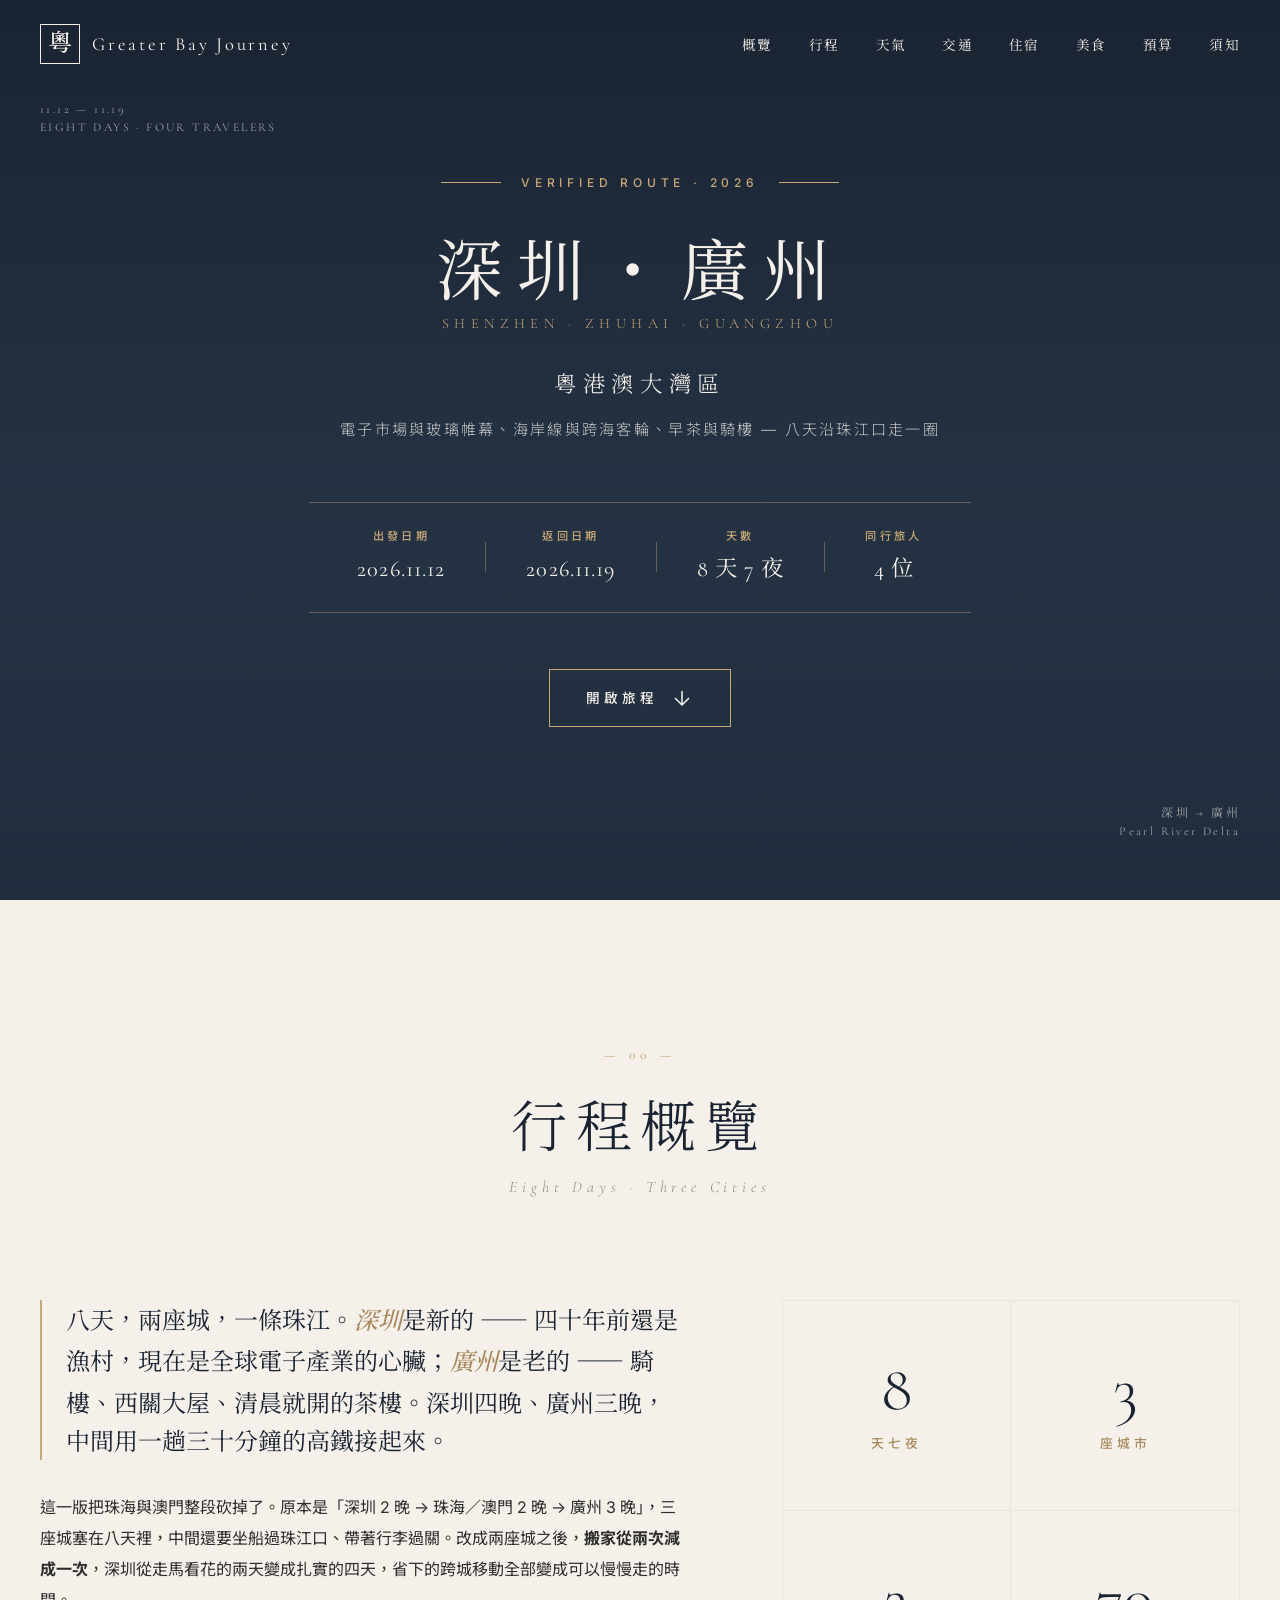
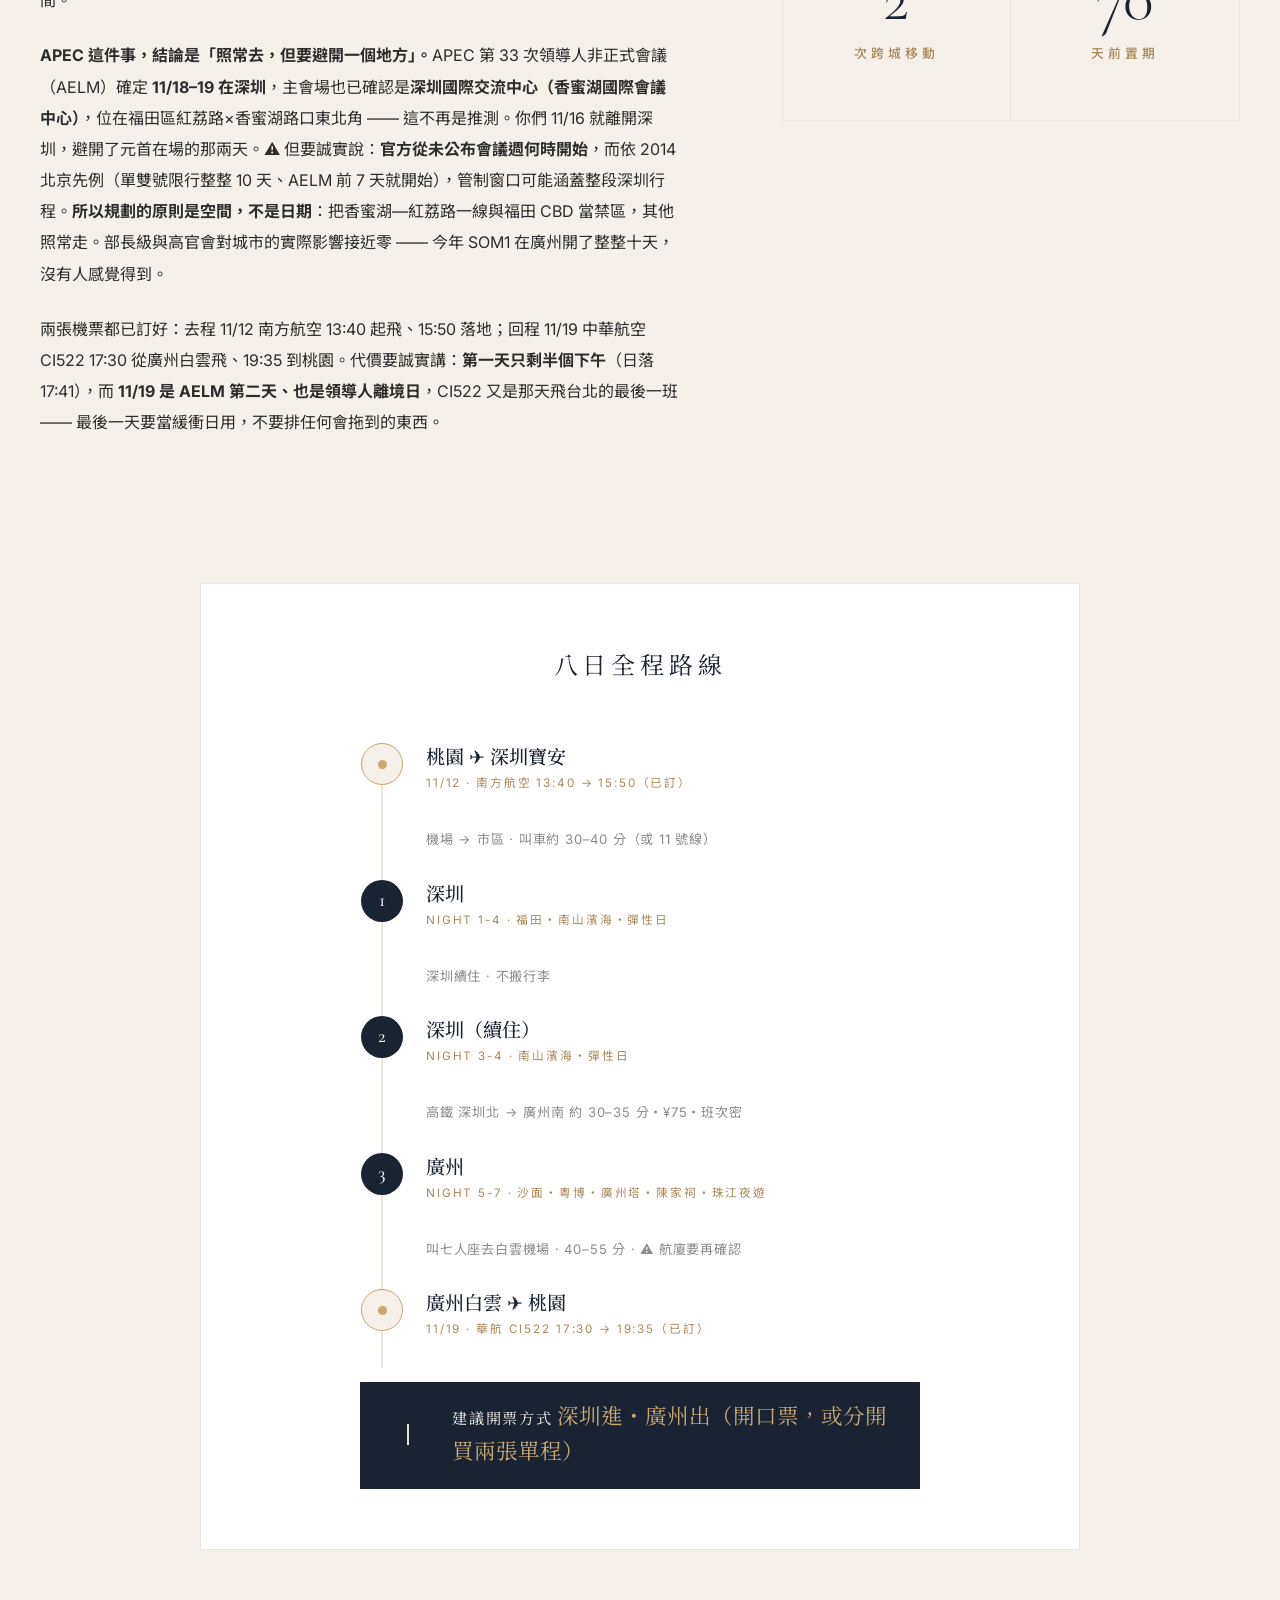
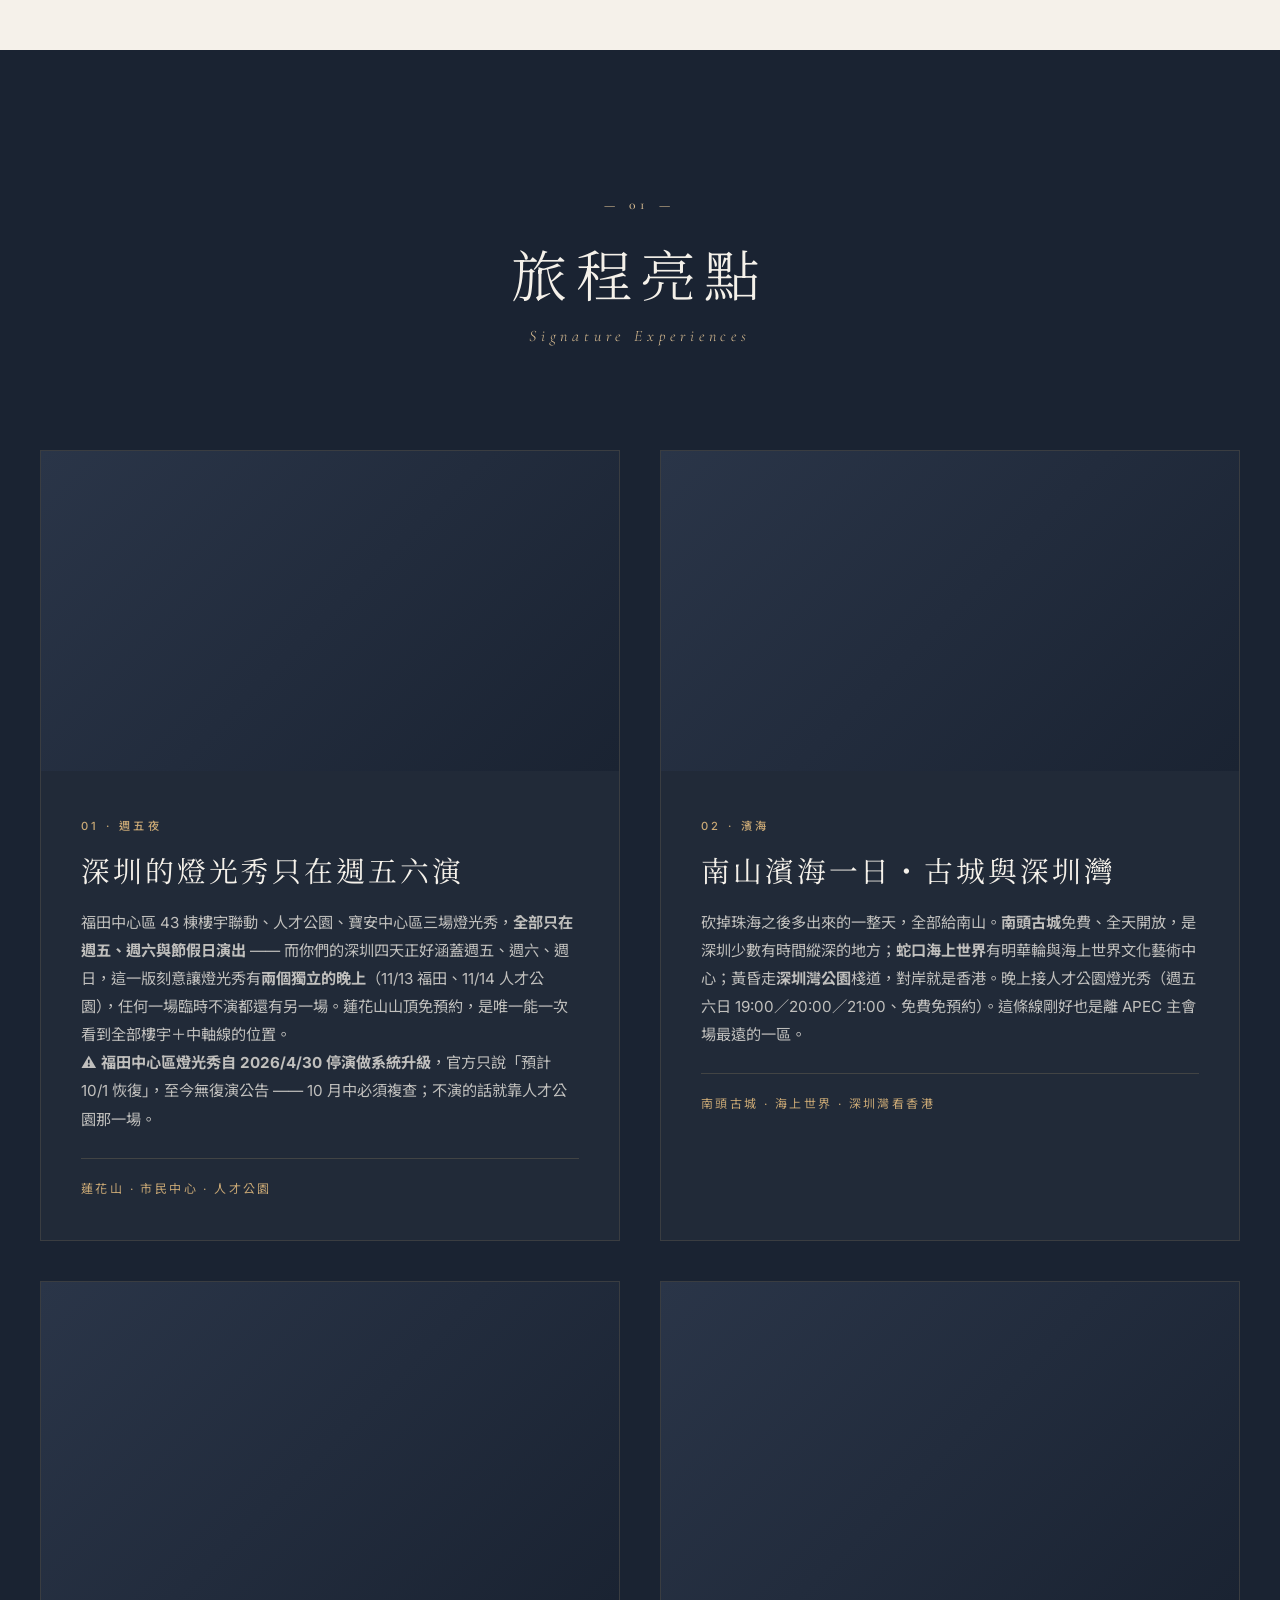
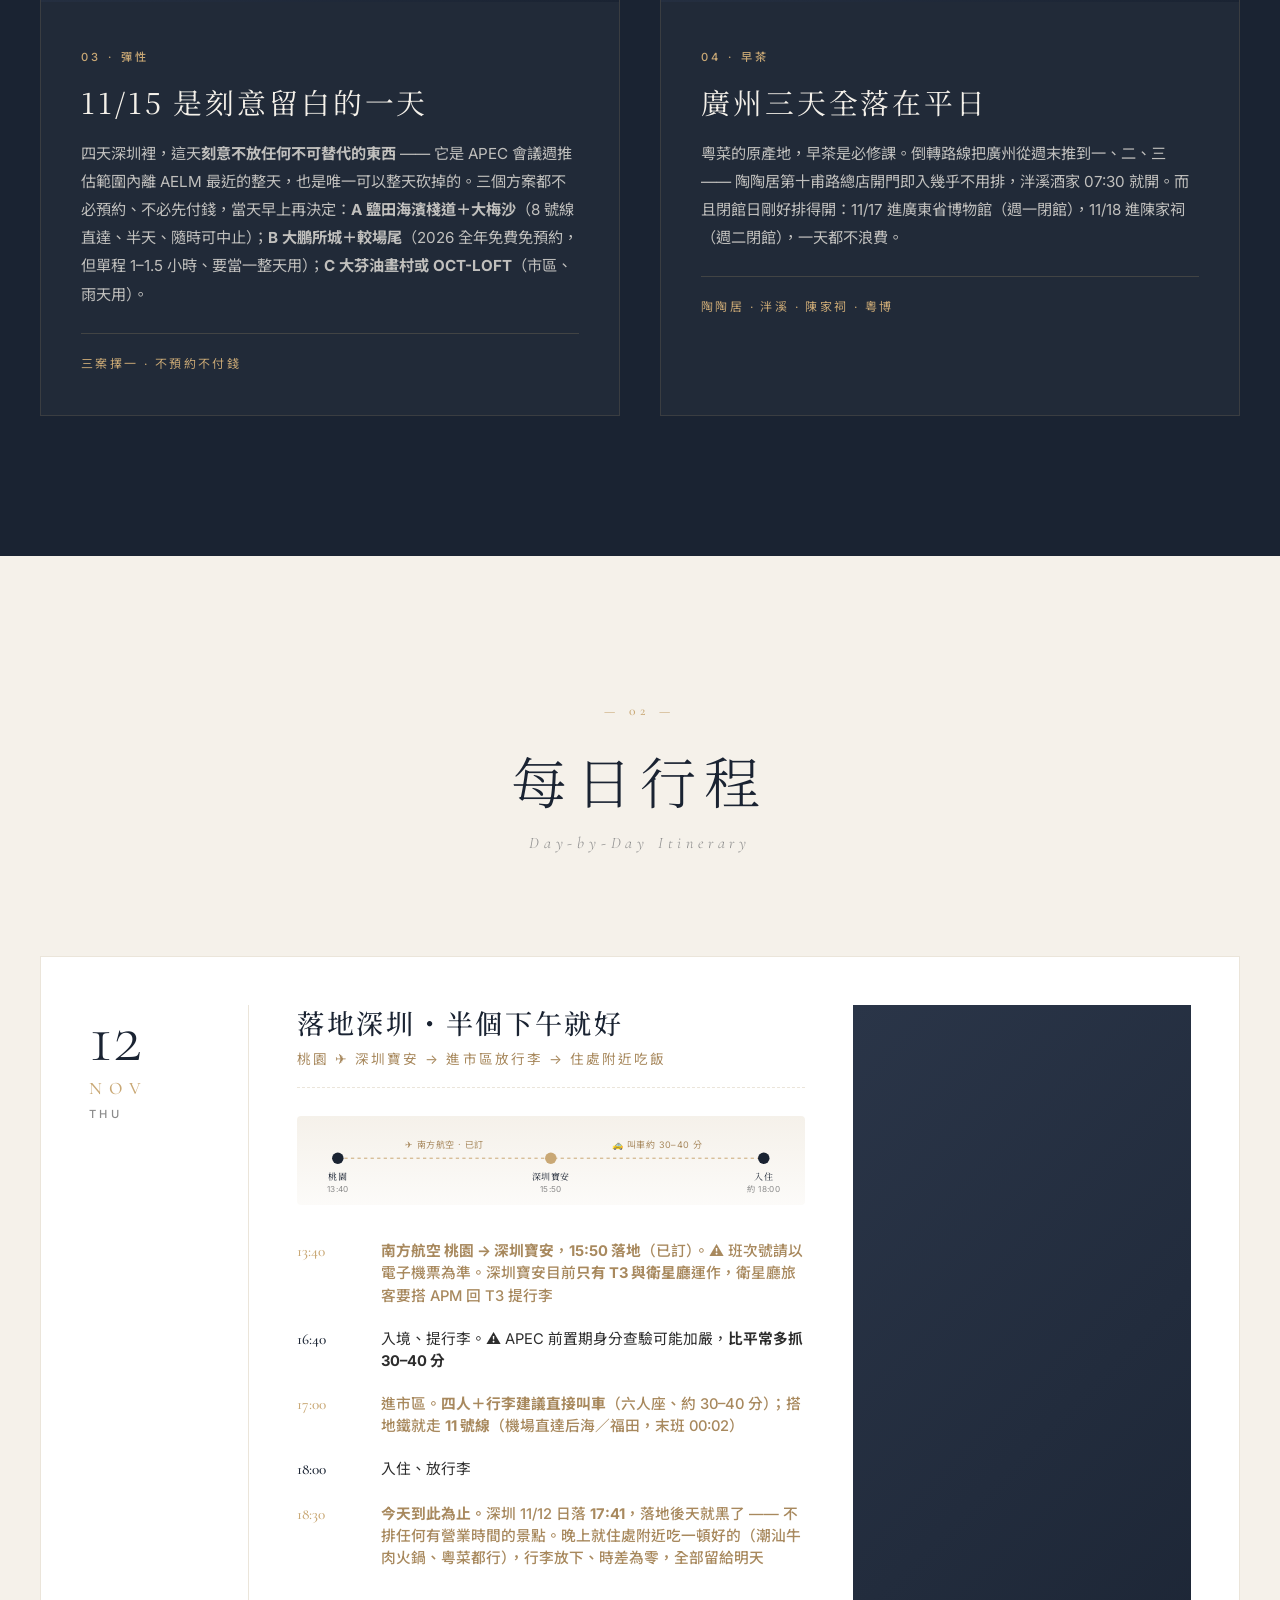
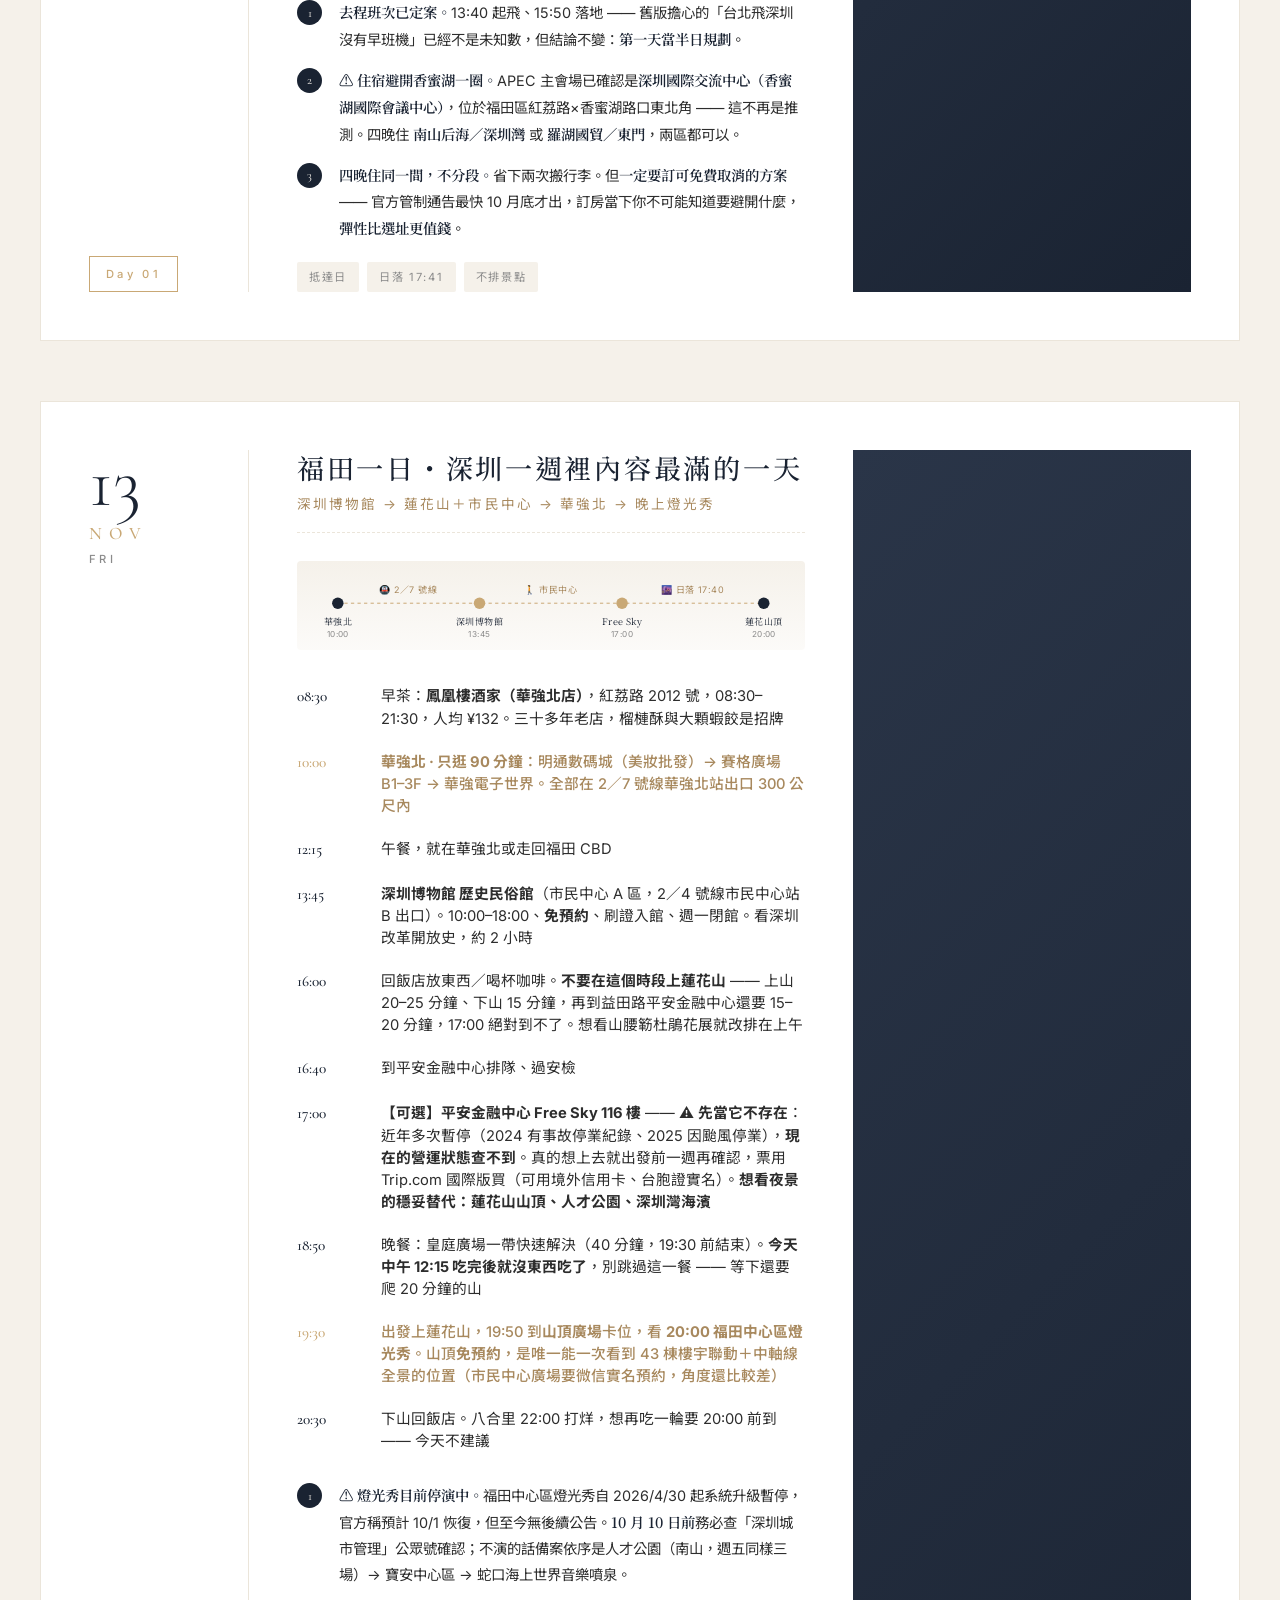
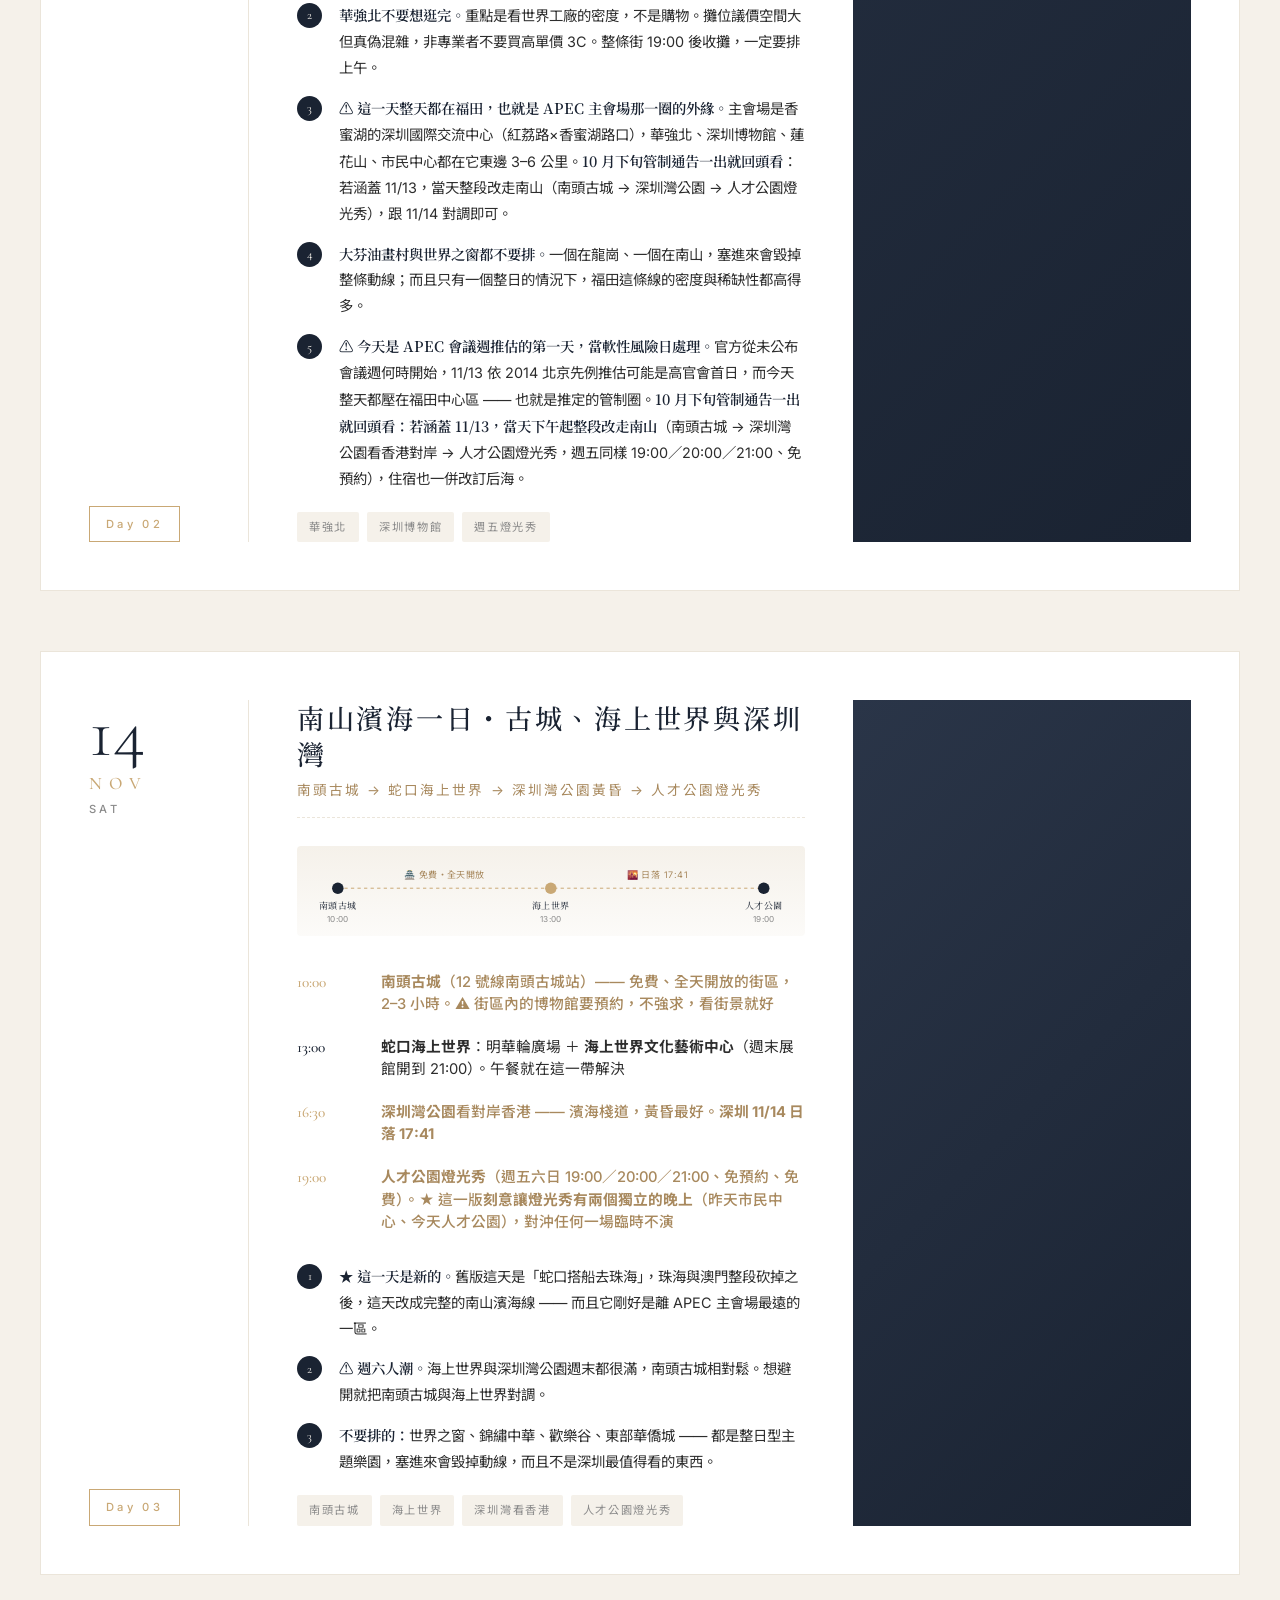
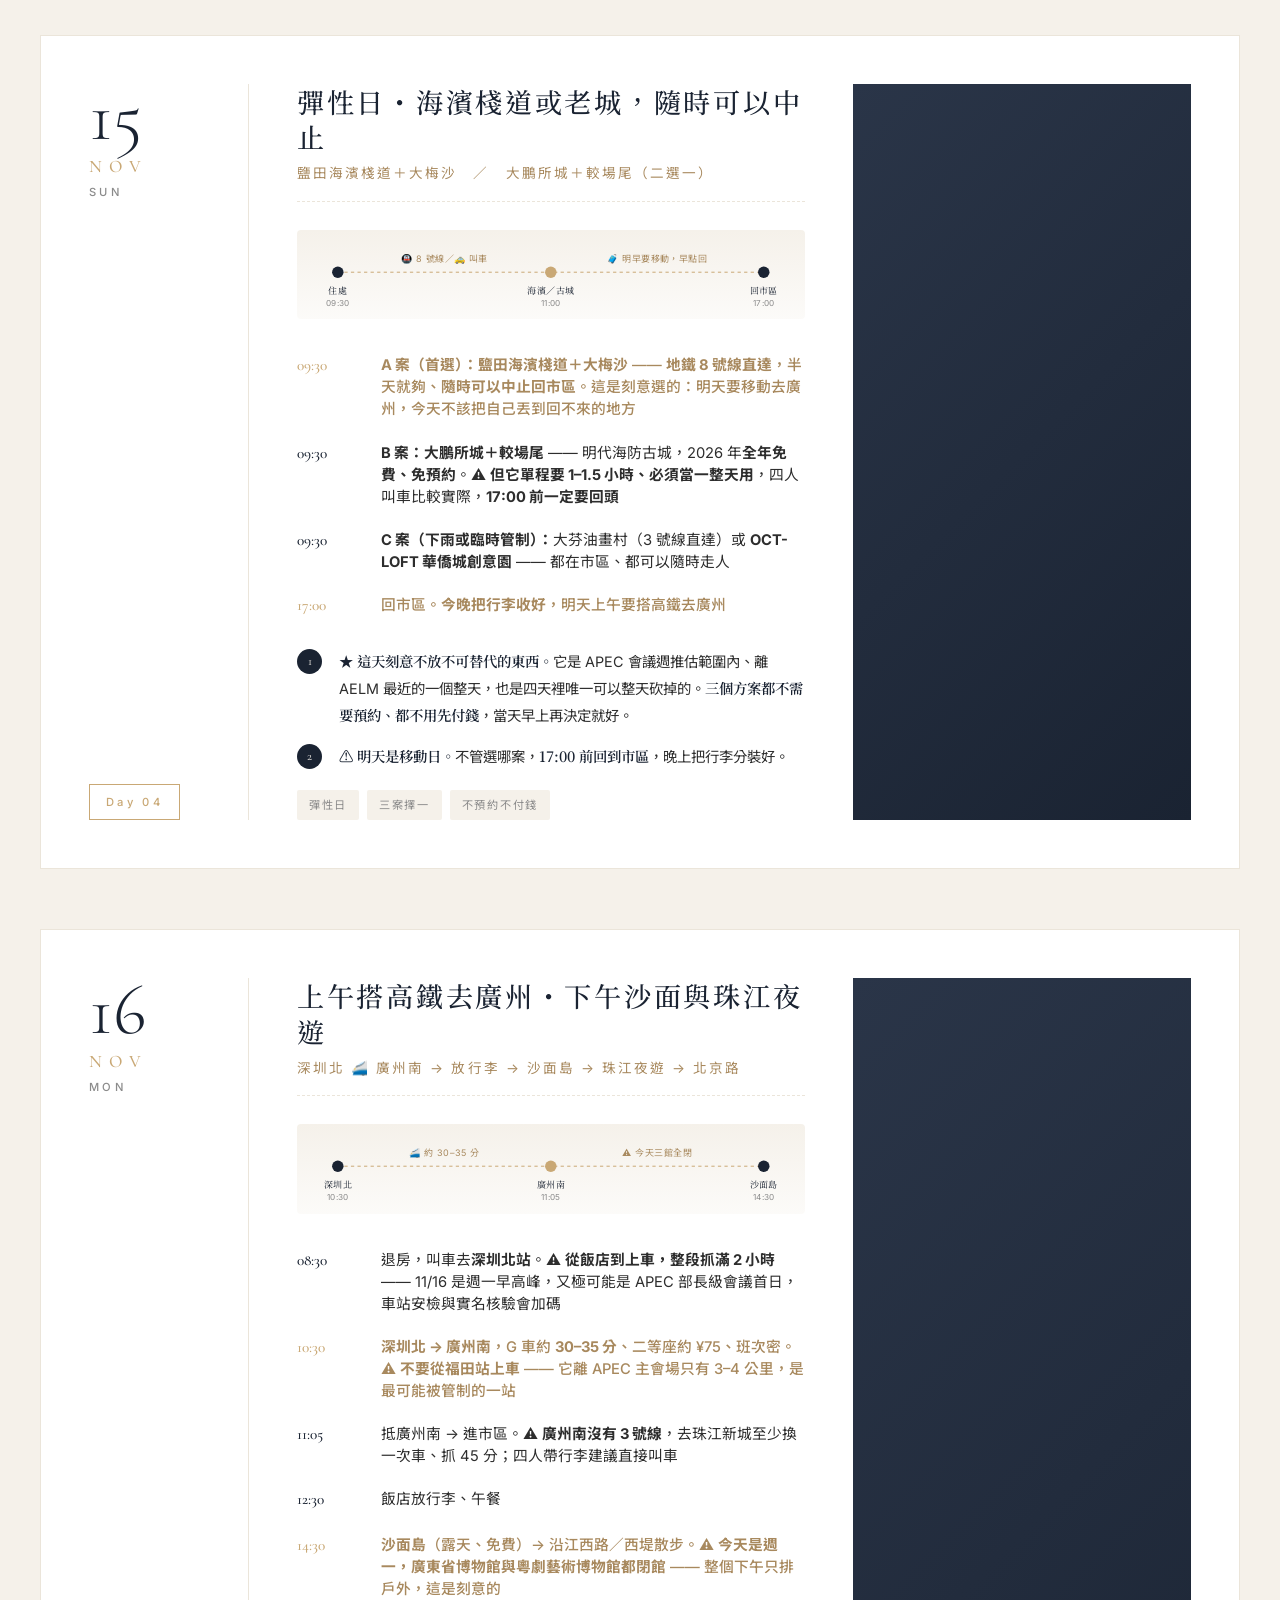
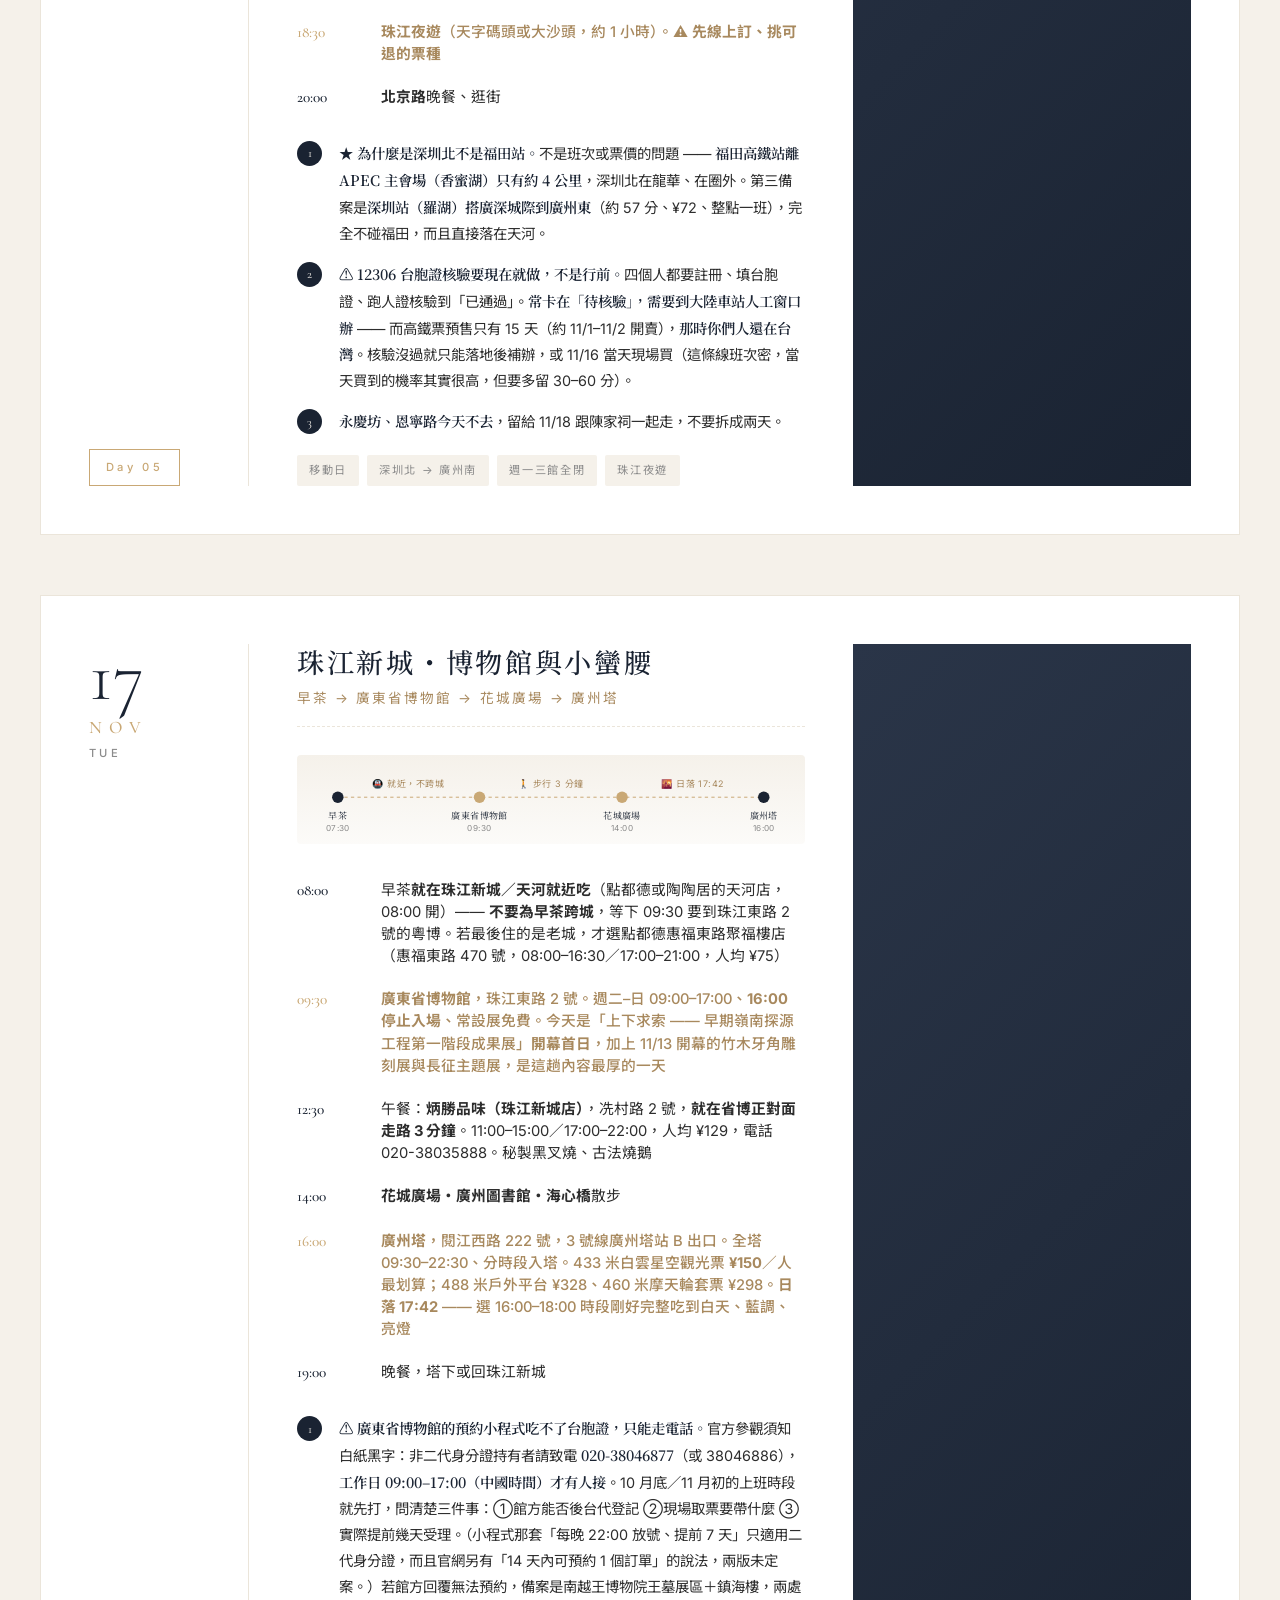
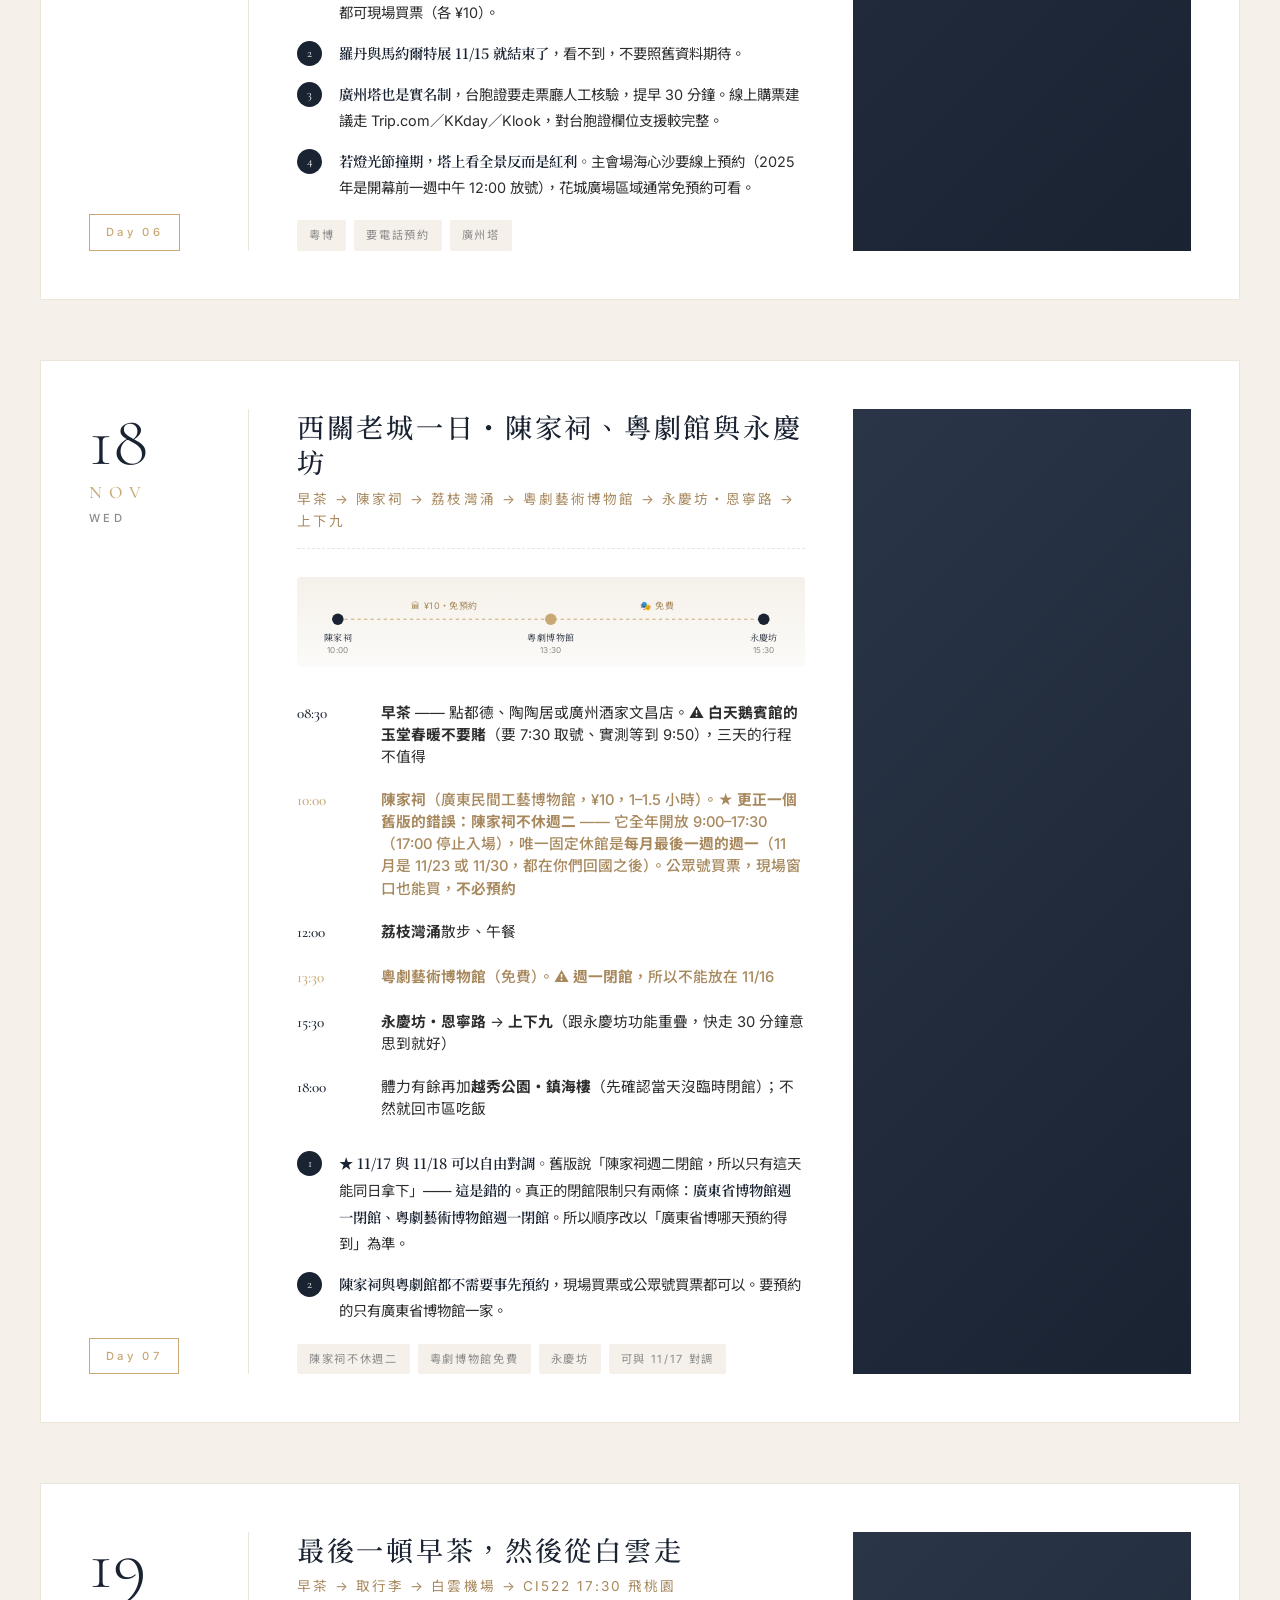
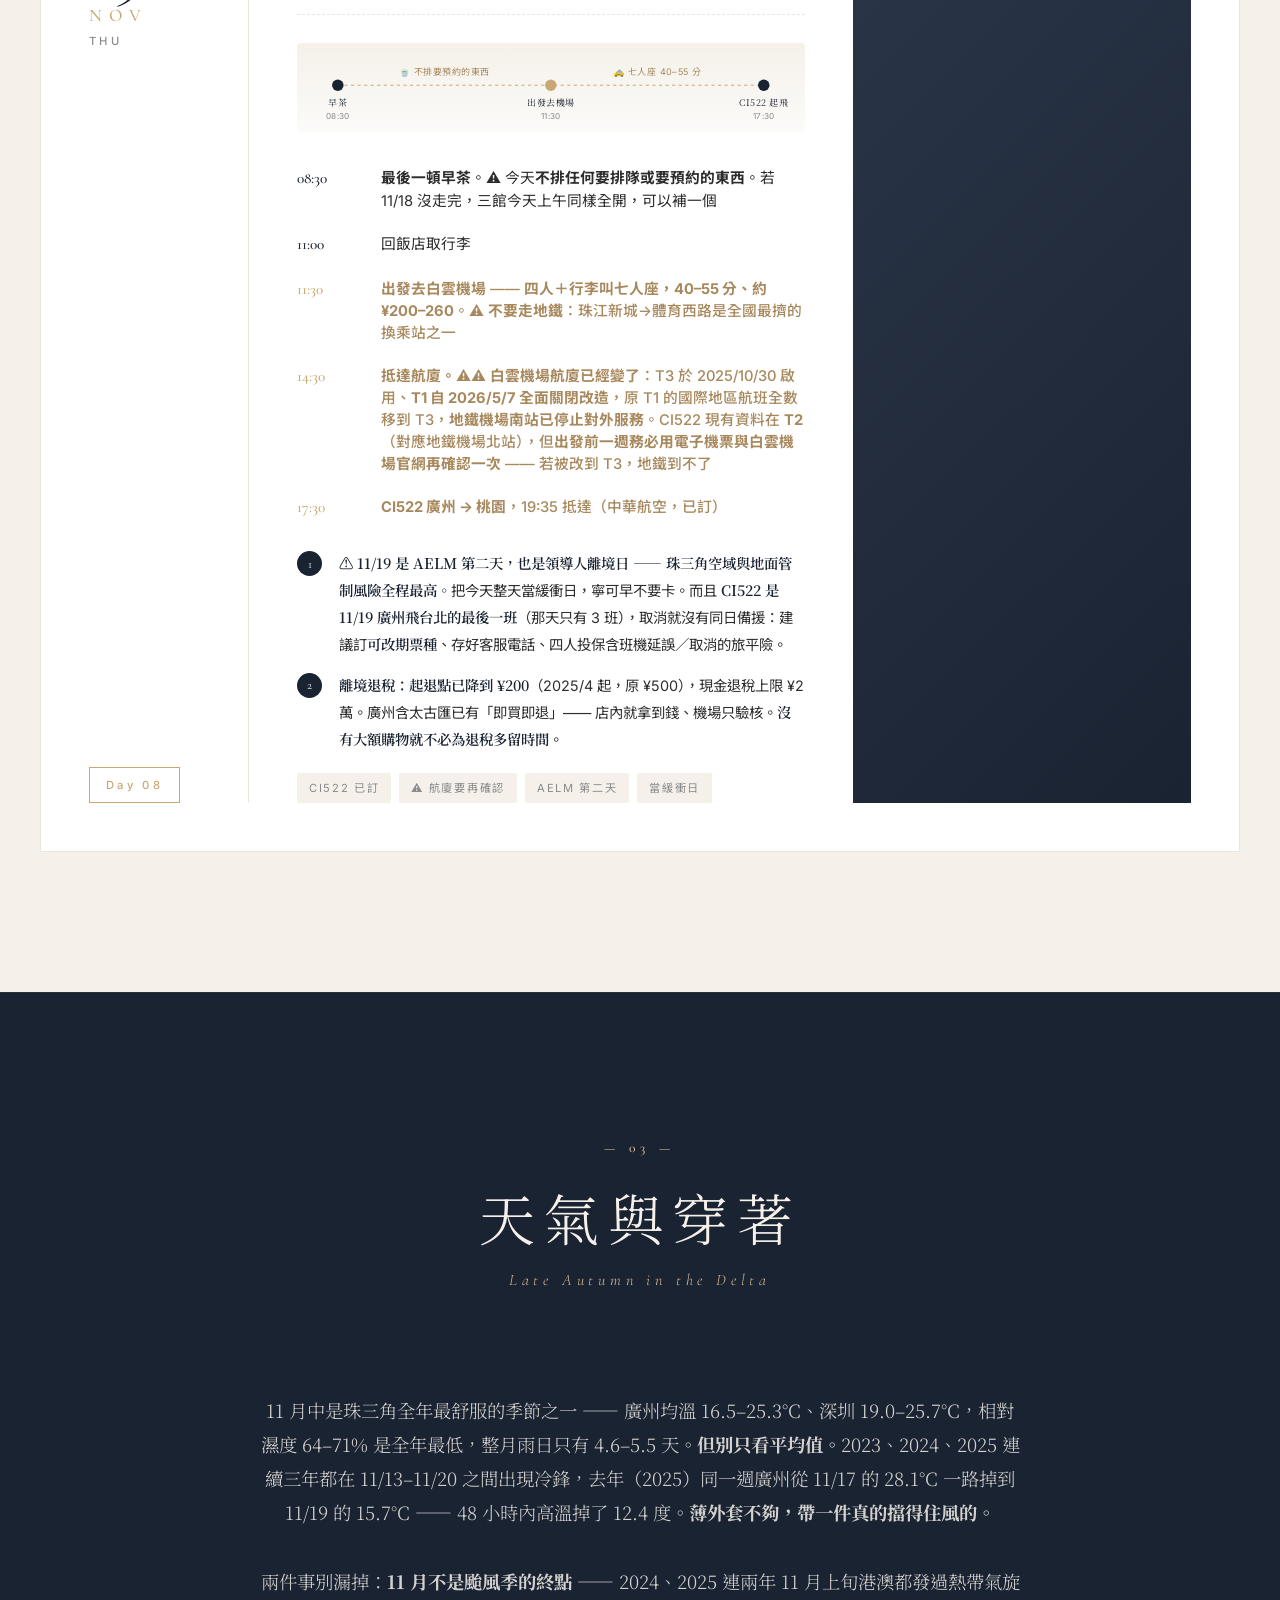
==== commit bfc9e4c2: "廣東 v2.0：砍掉珠海與澳門，改為深圳四晚＋廣州三晚 路線改動 - 舊版「深圳 2 晚 → 珠海／澳門 2 晚 → 廣州 3 晚」改為「深圳 4 晚 → 廣州 3 晚」 - 深圳 11/12–11/" ====
--- a/guangdong-2026/index.html
+++ b/guangdong-2026/index.html
@@ -3,8 +3,8 @@
 <head>
 <meta charset="UTF-8">
 <meta name="viewport" content="width=device-width, initial-scale=1.0">
-<title>深圳 珠海 廣州｜八日大灣區之旅</title>
-<meta name="description" content="2026/11/12–11/19 深圳・珠海・廣州八日四人行程 — 因 APEC 領導人會議倒轉路線，含實際班次、住宿實價、逐日動線、具體餐廳與行前待辦時序">
+<title>深圳 廣州｜八日雙城之旅</title>
+<meta name="description" content="2026/11/12–11/19 深圳四晚＋廣州三晚，四人行程 — 深圳 11/12–11/16、11/16 上午高鐵去廣州；含 APEC 影響評估、住宿分區、逐日骨架與行前待辦">
 <link rel="preconnect" href="https://fonts.googleapis.com">
 <link rel="preconnect" href="https://fonts.gstatic.com" crossorigin>
 <link href="https://fonts.googleapis.com/css2?family=Cormorant+Garamond:wght@300;400;500;600;700&family=Noto+Serif+TC:wght@300;400;500;600;700&family=Noto+Sans+TC:wght@300;400;500;700&family=Inter:wght@300;400;500;600&display=swap" rel="stylesheet">
@@ -54,7 +54,7 @@
       <span class="line"></span>
     </div>
     <h1 class="hero-title">
-      <span class="title-jp">深圳・珠海・廣州</span>
+      <span class="title-jp">深圳・廣州</span>
       <span class="title-en">SHENZHEN · ZHUHAI · GUANGZHOU</span>
     </h1>
     <p class="hero-subtitle">粵港澳大灣區</p>
@@ -86,7 +86,7 @@
     </a>
   </div>
   <div class="hero-corner-tl">11.12 — 11.19<br>EIGHT DAYS · FOUR TRAVELERS</div>
-  <div class="hero-corner-br">深圳 → 珠海 → 廣州<br>Pearl River Delta</div>
+  <div class="hero-corner-br">深圳 → 廣州<br>Pearl River Delta</div>
 </header>
 
 <!-- ============== OVERVIEW ============== -->
@@ -100,10 +100,10 @@
 
     <div class="overview-grid">
       <div class="overview-text">
-        <p class="lead">八天，三座城，一條珠江。<em>深圳</em>是新的 —— 四十年前還是漁村，現在是全球電子產業的心臟；<em>珠海</em>是慢的 —— 一條情侶路沿著海岸線走到底，走過關就是澳門；<em>廣州</em>是老的 —— 騎樓、西關大屋、清晨就開的茶樓。</p>
-        <p><strong>路線是刻意倒過來走的。</strong>原本的骨架是「廣州進、深圳出」，深圳排在最後兩天。查證後發現 <strong>APEC 第 33 次領導人非正式會議 11/18–19 就在深圳舉行</strong> —— 原案的深圳兩晚與離境日，三天全部落在會議週核心。所以整條路線倒轉：<strong>深圳提前到最前面（11/12–13），離境改走完全不受影響的廣州白雲。</strong>⚠ 但要誠實說：官方只公布了 AELM 是 11/18–19，<strong>會議週何時開始從未公布</strong>；依 2014 北京先例（會議週在 AELM 首日前 5 天啟動）推估為 11/13–11/19。所以 11/12 幾乎確定安全，<strong>11/13 是兩天中較軟的一天</strong>，要當軟性風險日處理。</p>
-        <p>倒轉之後順手解決了三件事：11/19 從白雲飛，不進深圳、不過口岸；廣州落在一、二、三三個平日，早茶不用排週末的隊，而且 11/17 進廣東省博物館（週一閉館）、11/18 進陳家祠（週二閉館）剛好排得開；深圳落在<strong>週五</strong> —— 福田、人才公園、寶安三場燈光秀都只在週五六演，Free Sky 也只有週五開到 21:00，原案的週二週三一場都看不到（⚠ 福田中心區燈光秀自 2026/4/30 起停演升級，10 月上旬須確認是否復演）。</p>
-        <p>代價要誠實講：<strong>台北飛深圳沒有早班機</strong>，最早 12:30 起飛、14:25 落地，第一天只剩半個下午。四個人、台胞證都已備妥，距出發 70 天 —— 這是訂票與訂房都還從容的時機。</p>
+        <p class="lead">八天，兩座城，一條珠江。<em>深圳</em>是新的 —— 四十年前還是漁村，現在是全球電子產業的心臟；<em>廣州</em>是老的 —— 騎樓、西關大屋、清晨就開的茶樓。深圳四晚、廣州三晚，中間用一趟三十分鐘的高鐵接起來。</p>
+        <p>這一版把珠海與澳門整段砍掉了。原本是「深圳 2 晚 → 珠海／澳門 2 晚 → 廣州 3 晚」，三座城塞在八天裡，中間還要坐船過珠江口、帶著行李過關。改成兩座城之後，<strong>搬家從兩次減成一次</strong>，深圳從走馬看花的兩天變成扎實的四天，省下的跨城移動全部變成可以慢慢走的時間。</p>
+        <p><strong>APEC 這件事，結論是「照常去，但要避開一個地方」。</strong>APEC 第 33 次領導人非正式會議（AELM）確定 <strong>11/18–19 在深圳</strong>，主會場也已確認是<strong>深圳國際交流中心（香蜜湖國際會議中心）</strong>，位在福田區紅荔路×香蜜湖路口東北角 —— 這不再是推測。你們 11/16 就離開深圳，避開了元首在場的那兩天。⚠ 但要誠實說：<strong>官方從未公布會議週何時開始</strong>，而依 2014 北京先例（單雙號限行整整 10 天、AELM 前 7 天就開始），管制窗口可能涵蓋整段深圳行程。<strong>所以規劃的原則是空間，不是日期</strong>：把香蜜湖—紅荔路一線與福田 CBD 當禁區，其他照常走。部長級與高官會對城市的實際影響接近零 —— 今年 SOM1 在廣州開了整整十天，沒有人感覺得到。</p>
+        <p>兩張機票都已訂好：去程 11/12 南方航空 13:40 起飛、15:50 落地；回程 11/19 中華航空 CI522 17:30 從廣州白雲飛、19:35 到桃園。代價要誠實講：<strong>第一天只剩半個下午</strong>（日落 17:41），而 <strong>11/19 是 AELM 第二天、也是領導人離境日</strong>，CI522 又是那天飛台北的最後一班 —— 最後一天要當緩衝日用，不要排任何會拖到的東西。</p>
       </div>
       <div class="overview-stats">
         <div class="stat" data-value="8">
@@ -132,51 +132,51 @@
           <div class="rt-rail"><span class="rt-marker rt-air-mk"></span></div>
           <div class="rt-body">
             <span class="rt-name">桃園 ✈ 深圳寶安</span>
-            <span class="rt-meta">11/12 · CZ3088 12:30 → 14:25</span>
+            <span class="rt-meta">11/12 · 南方航空 13:40 → 15:50（已訂）</span>
           </div>
         </div>
         <div class="rt-item rt-leg">
           <div class="rt-rail"></div>
-          <div class="rt-body"><span class="rt-leg-text">地鐵 11 號線 機場 → 福田，8 站不換乘</span></div>
+          <div class="rt-body"><span class="rt-leg-text">機場 → 市區 · 叫車約 30–40 分（或 11 號線）</span></div>
         </div>
         <div class="rt-item">
           <div class="rt-rail"><span class="rt-marker">1</span></div>
           <div class="rt-body">
             <span class="rt-name">深圳</span>
-            <span class="rt-meta">NIGHT 1-2 · 華強北・深圳博物館・Free Sky・週五燈光秀</span>
+            <span class="rt-meta">NIGHT 1-4 · 福田・南山濱海・彈性日</span>
           </div>
         </div>
         <div class="rt-item rt-leg">
           <div class="rt-rail"></div>
-          <div class="rt-body"><span class="rt-leg-text">客輪 蛇口郵輪母港 → 九洲港 約 1 小時（備案：深圳北高鐵）</span></div>
+          <div class="rt-body"><span class="rt-leg-text">深圳續住 · 不搬行李</span></div>
         </div>
         <div class="rt-item">
           <div class="rt-rail"><span class="rt-marker">2</span></div>
           <div class="rt-body">
-            <span class="rt-name">珠海</span>
-            <span class="rt-meta">NIGHT 3-4 · 情侶路・日月貝燈光秀・澳門或長隆</span>
+            <span class="rt-name">深圳（續住）</span>
+            <span class="rt-meta">NIGHT 3-4 · 南山濱海・彈性日</span>
           </div>
         </div>
         <div class="rt-item rt-leg">
           <div class="rt-rail"></div>
-          <div class="rt-body"><span class="rt-leg-text">廣珠城際 珠海站 → 廣州南 約 1 小時・¥70・每日 134 班</span></div>
+          <div class="rt-body"><span class="rt-leg-text">高鐵 深圳北 → 廣州南 約 30–35 分・¥75・班次密</span></div>
         </div>
         <div class="rt-item">
           <div class="rt-rail"><span class="rt-marker">3</span></div>
           <div class="rt-body">
             <span class="rt-name">廣州</span>
-            <span class="rt-meta">NIGHT 5-7 · 早茶・陳家祠・粵博・廣州塔・珠江夜遊</span>
+            <span class="rt-meta">NIGHT 5-7 · 沙面・粵博・廣州塔・陳家祠・珠江夜遊</span>
           </div>
         </div>
         <div class="rt-item rt-leg">
           <div class="rt-rail"></div>
-          <div class="rt-body"><span class="rt-leg-text">地鐵 3 號線於體育西路換北延段到機場北站（T2）</span></div>
+          <div class="rt-body"><span class="rt-leg-text">叫七人座去白雲機場 · 40–55 分 · ⚠ 航廈要再確認</span></div>
         </div>
         <div class="rt-item rt-air">
           <div class="rt-rail"><span class="rt-marker rt-air-mk"></span></div>
           <div class="rt-body">
             <span class="rt-name">廣州白雲 ✈ 桃園</span>
-            <span class="rt-meta">11/19 · CI522 17:30 → 19:40（冬季班表待確認）</span>
+            <span class="rt-meta">11/19 · 華航 CI522 17:30 → 19:35（已訂）</span>
           </div>
         </div>
         <div class="rt-item rt-total">
@@ -206,28 +206,28 @@
         <div class="highlight-body">
           <span class="highlight-tag">01 · 週五夜</span>
           <h3>深圳的燈光秀只在週五六演</h3>
-          <p>若如期復演，這是倒轉路線最大的收穫。福田中心區 43 棟樓宇聯動、人才公園、寶安中心區三場燈光秀，全部只在週五、週六與節假日演出；平安金融中心 Free Sky 也只有週五六開到 21:00。原案排在週二週三，一場都看不到。蓮花山山頂免預約，是唯一能一次看到全部樓宇＋中軸線的位置。<br><strong>⚠ 但福田中心區燈光秀自 2026/4/30 停演做系統升級</strong>，官方只說「預計 10/1 恢復」，至今無復演公告 —— 10/10 前必須複查；不演的話備案是人才公園（週五同樣 19:00／20:00／21:00）或寶安中心區。</p>
-          <span class="highlight-meta">Free Sky 116F · 蓮花山 · 華強北</span>
+          <p>福田中心區 43 棟樓宇聯動、人才公園、寶安中心區三場燈光秀，<strong>全部只在週五、週六與節假日演出</strong> —— 而你們的深圳四天正好涵蓋週五、週六、週日，這一版刻意讓燈光秀有<strong>兩個獨立的晚上</strong>（11/13 福田、11/14 人才公園），任何一場臨時不演都還有另一場。蓮花山山頂免預約，是唯一能一次看到全部樓宇＋中軸線的位置。<br><strong>⚠ 福田中心區燈光秀自 2026/4/30 停演做系統升級</strong>，官方只說「預計 10/1 恢復」，至今無復演公告 —— 10 月中必須複查；不演的話就靠人才公園那一場。</p>
+          <span class="highlight-meta">蓮花山 · 市民中心 · 人才公園</span>
         </div>
       </div>
 
       <div class="highlight-card">
         <div class="highlight-img no-img"></div>
         <div class="highlight-body">
-          <span class="highlight-tag">02 · 跨海</span>
-          <h3>從蛇口坐船過珠江口</h3>
-          <p>蛇口郵輪母港到珠海九洲港，一小時航程，普通艙 ¥140。這是三座城之間最直接、也最有畫面的一段 —— 下船的九洲港就在情侶路上。代價是<strong>每人免費行李只有 20 公斤、沒有托運服務</strong>，四個大箱子要自己提上下船；天候不佳也會停航，所以高鐵備案要寫在行程上。<br><strong>⚠ 班次數三個來源不一致</strong>（攜程 5 班／營運商官網 8 班且時刻完全不同／珠海本地寶 20 班），出發前 7–10 天必須打 0756-3333359 確認當日實際班表。</p>
-          <span class="highlight-meta">蛇口 → 九洲港 · 60 分鐘 · ¥140</span>
+          <span class="highlight-tag">02 · 濱海</span>
+          <h3>南山濱海一日・古城與深圳灣</h3>
+          <p>砍掉珠海之後多出來的一整天，全部給南山。<strong>南頭古城</strong>免費、全天開放，是深圳少數有時間縱深的地方；<strong>蛇口海上世界</strong>有明華輪與海上世界文化藝術中心；黃昏走<strong>深圳灣公園</strong>棧道，對岸就是香港。晚上接人才公園燈光秀（週五六日 19:00／20:00／21:00、免費免預約）。這條線剛好也是離 APEC 主會場最遠的一區。</p>
+          <span class="highlight-meta">南頭古城 · 海上世界 · 深圳灣看香港</span>
         </div>
       </div>
 
       <div class="highlight-card">
         <div class="highlight-img no-img"></div>
         <div class="highlight-body">
-          <span class="highlight-tag">03 · 海岸</span>
-          <h3>情侶路的日落與日月貝</h3>
-          <p>珠海是三座城裡唯一慢的那個。情侶路全長 55 公里，只走精華段：珠海漁女 → 城市陽台 → 香爐灣沙灘 → 過橋上野狸島，約 2.5–3 公里。11/14 日落 17:43、藍調到 18:06。而日月貝造型的珠海大劇院外牆燈光秀<strong>只在週六日與節假日 20:00–21:00 演出</strong> —— 我們 11/14(六)、11/15(日) 兩晚都在珠海，<strong>11/14 是最從容的一晚</strong>（11/15 若去澳門會趕不回來）。<br><strong>⚠ 這個時刻只查到旅遊平台一個來源</strong>，珠海大劇院沒有可查的官網，10 月中請致電 0756-2198888 確認。</p>
-          <span class="highlight-meta">情侶路 · 野狸島 · 珠海大劇院</span>
+          <span class="highlight-tag">03 · 彈性</span>
+          <h3>11/15 是刻意留白的一天</h3>
+          <p>四天深圳裡，這天<strong>刻意不放任何不可替代的東西</strong> —— 它是 APEC 會議週推估範圍內離 AELM 最近的整天，也是唯一可以整天砍掉的。三個方案都不必預約、不必先付錢，當天早上再決定：<strong>A 鹽田海濱棧道＋大梅沙</strong>（8 號線直達、半天、隨時可中止）；<strong>B 大鵬所城＋較場尾</strong>（2026 全年免費免預約，但單程 1–1.5 小時、要當一整天用）；<strong>C 大芬油畫村或 OCT-LOFT</strong>（市區、雨天用）。</p>
+          <span class="highlight-meta">三案擇一 · 不預約不付錢</span>
         </div>
       </div>
 
@@ -265,34 +265,32 @@
           <div class="day-tag">Day 01</div>
         </div>
         <div class="day-body">
-          <h3 class="day-title">落地深圳・半個下午就好</h3>
-          <p class="day-route">桃園 T2 ✈ 深圳寶安 T3 → 地鐵 11 號線 → 福田 CBD</p>
+                    <h3 class="day-title">落地深圳・半個下午就好</h3>
+          <p class="day-route">桃園 ✈ 深圳寶安 → 進市區放行李 → 住處附近吃飯</p>
           <div class="day-route-svg">
             <svg viewBox="0 0 600 80" preserveAspectRatio="xMidYMid meet" aria-hidden="true">
               <line x1="40" y1="32" x2="560" y2="32" stroke="#c9a875" stroke-width="1.2" stroke-dasharray="4,4"/>
-              <g><circle cx="40" cy="32" r="7" fill="#1a2332"/><text x="40" y="58" text-anchor="middle" font-size="11" fill="#1a2332" font-family="Noto Serif TC, serif">桃園 T2</text><text x="40" y="73" text-anchor="middle" font-size="10" fill="#8b8b8b">12:30</text></g>
-              <g><circle cx="300" cy="32" r="7" fill="#c9a875"/><text x="300" y="58" text-anchor="middle" font-size="11" fill="#1a2332" font-family="Noto Serif TC, serif">深圳寶安 T3</text><text x="300" y="73" text-anchor="middle" font-size="10" fill="#8b8b8b">14:25</text></g>
-              <g><circle cx="560" cy="32" r="7" fill="#1a2332"/><text x="560" y="58" text-anchor="middle" font-size="11" fill="#1a2332" font-family="Noto Serif TC, serif">福田 CBD</text><text x="560" y="73" text-anchor="middle" font-size="10" fill="#8b8b8b">約 16:30</text></g>
-              <text x="170" y="20" text-anchor="middle" font-size="11" fill="#a8895e">✈ CZ3088 · 1 小時 55 分</text>
-              <text x="430" y="20" text-anchor="middle" font-size="11" fill="#a8895e">🚇 11 號線 8 站不換乘</text>
+              <g><circle cx="40" cy="32" r="7" fill="#1a2332"/><text x="40" y="58" text-anchor="middle" font-size="11" fill="#1a2332" font-family="Noto Serif TC, serif">桃園</text><text x="40" y="73" text-anchor="middle" font-size="10" fill="#8b8b8b">13:40</text></g>
+              <g><circle cx="300" cy="32" r="7" fill="#c9a875"/><text x="300" y="58" text-anchor="middle" font-size="11" fill="#1a2332" font-family="Noto Serif TC, serif">深圳寶安</text><text x="300" y="73" text-anchor="middle" font-size="10" fill="#8b8b8b">15:50</text></g>
+              <g><circle cx="560" cy="32" r="7" fill="#1a2332"/><text x="560" y="58" text-anchor="middle" font-size="11" fill="#1a2332" font-family="Noto Serif TC, serif">入住</text><text x="560" y="73" text-anchor="middle" font-size="10" fill="#8b8b8b">約 18:00</text></g>
+              <text x="170" y="20" text-anchor="middle" font-size="11" fill="#a8895e">✈ 南方航空 · 已訂</text>
+              <text x="430" y="20" text-anchor="middle" font-size="11" fill="#a8895e">🚕 叫車約 30–40 分</text>
             </svg>
           </div>
           <div class="day-schedule">
-            <div class="time-row"><span class="time">10:00</span><span class="event">抵達<strong>桃園第二航廈</strong>。飛深圳的四班全部在 T2，不要跑錯 T1</span></div>
-            <div class="time-row highlight"><span class="time">12:30</span><span class="event"><strong>CZ3088 桃園 T2 → 深圳寶安 T3</strong>，14:25 落地（南航 A330-300，華航 CI8527 共掛）。次選 CI527 14:50→16:45 —— 但那樣落地後就只剩晚餐了</span></div>
-            <div class="time-row"><span class="time">15:20</span><span class="event">入境、提行李。深圳寶安目前<strong>只有 T3 與衛星廳</strong>運作，衛星廳旅客要搭 APM 捷運回 T3 提行李</span></div>
-            <div class="time-row"><span class="time">15:40</span><span class="event"><strong>地鐵 11 號線</strong>機場 → 福田，8 站不換乘、¥2–14、末班 00:02。四人帶行李嫌擠，可到 GTC 一層 B 區叫網約車</span></div>
-            <div class="time-row"><span class="time">16:30</span><span class="event">入住<strong>福田 CBD</strong>（崗廈北／購物公園一帶）</span></div>
-            <div class="time-row highlight"><span class="time">18:30</span><span class="event">晚餐：<strong>八合里牛肉火鍋（皇庭廣場店）</strong>，福華三路 118 號 B1，會展中心站 C 口 240 公尺。吊龍、三花趾、匙仁、手打牛肉丸，人均 ¥101–150</span></div>
-            <div class="time-row"><span class="time">20:00</span><span class="event">散步星河 COCO Park／深業上城看 CBD 夜景，全程步行圈</span></div>
+            <div class="time-row highlight"><span class="time">13:40</span><span class="event"><strong>南方航空 桃園 → 深圳寶安</strong>，<strong>15:50 落地</strong>（已訂）。⚠ 班次號請以電子機票為準。深圳寶安目前<strong>只有 T3 與衛星廳</strong>運作，衛星廳旅客要搭 APM 回 T3 提行李</span></div>
+            <div class="time-row"><span class="time">16:40</span><span class="event">入境、提行李。⚠ APEC 前置期身分查驗可能加嚴，<strong>比平常多抓 30–40 分</strong></span></div>
+            <div class="time-row highlight"><span class="time">17:00</span><span class="event">進市區。<strong>四人＋行李建議直接叫車</strong>（六人座、約 30–40 分）；搭地鐵就走 <strong>11 號線</strong>（機場直達后海／福田，末班 00:02）</span></div>
+            <div class="time-row"><span class="time">18:00</span><span class="event">入住、放行李</span></div>
+            <div class="time-row highlight"><span class="time">18:30</span><span class="event"><strong>今天到此為止。</strong>深圳 11/12 日落 <strong>17:41</strong>，落地後天就黑了 —— 不排任何有營業時間的景點。晚上就住處附近吃一頓好的（潮汕牛肉火鍋、粵菜都行），行李放下、時差為零，全部留給明天</span></div>
           </div>
           <ol class="book-steps">
-            <li><strong>台北飛深圳沒有早班機。</strong>週四四班分別是 12:30、14:50、16:25、17:35 —— 最早的一班也要 14:25 才落地。這是倒轉路線唯一的實質代價，第一天請當半日規劃，不要排任何有營業時間的景點。</li>
-            <li><strong>今晚什麼都不演。</strong>週四三場燈光秀都休、Free Sky 週四也只到 20:00。今天的價值在「行李放下、吃一頓好的、時差為零」，全部留給明天。</li>
-            <li><strong>住宿避開香蜜湖與福田會展中心。</strong>那是 APEC 推定的主會場一圈，也是全深圳唯一被實測到漲價 37% 的地段。</li>
+            <li><strong>去程班次已定案。</strong>13:40 起飛、15:50 落地 —— 舊版擔心的「台北飛深圳沒有早班機」已經不是未知數，但結論不變：<strong>第一天當半日規劃</strong>。</li>
+            <li><strong>⚠ 住宿避開香蜜湖一圈。</strong>APEC 主會場已確認是<strong>深圳國際交流中心（香蜜湖國際會議中心）</strong>，位於福田區紅荔路×香蜜湖路口東北角 —— 這不再是推測。四晚住 <strong>南山后海／深圳灣</strong> 或 <strong>羅湖國貿／東門</strong>，兩區都可以。</li>
+            <li><strong>四晚住同一間，不分段。</strong>省下兩次搬行李。但<strong>一定要訂可免費取消的方案</strong> —— 官方管制通告最快 10 月底才出，訂房當下你不可能知道要避開什麼，<strong>彈性比選址更值錢</strong>。</li>
           </ol>
           <div class="day-tags">
-            <span class="tag">抵達日</span><span class="tag">11 號線</span><span class="tag">潮汕牛肉火鍋</span>
+            <span class="tag">抵達日</span><span class="tag">日落 17:41</span><span class="tag">不排景點</span>
           </div>
         </div>
         <div class="day-image no-img"></div>
@@ -310,7 +308,7 @@
         </div>
         <div class="day-body">
           <h3 class="day-title">福田一日・深圳一週裡內容最滿的一天</h3>
-          <p class="day-route">華強北 → 深圳博物館 → 蓮花山 → Free Sky → 燈光秀</p>
+          <p class="day-route">深圳博物館 → 蓮花山＋市民中心 → 華強北 → 晚上燈光秀</p>
           <div class="day-route-svg">
             <svg viewBox="0 0 600 80" preserveAspectRatio="xMidYMid meet" aria-hidden="true">
               <line x1="40" y1="32" x2="560" y2="32" stroke="#c9a875" stroke-width="1.2" stroke-dasharray="4,4"/>
@@ -329,20 +327,20 @@
             <div class="time-row"><span class="time">12:15</span><span class="event">午餐，就在華強北或走回福田 CBD</span></div>
             <div class="time-row"><span class="time">13:45</span><span class="event"><strong>深圳博物館 歷史民俗館</strong>（市民中心 A 區，2／4 號線市民中心站 B 出口）。10:00–18:00、<strong>免預約</strong>、刷證入館、週一閉館。看深圳改革開放史，約 2 小時</span></div>
             <div class="time-row"><span class="time">16:00</span><span class="event">回飯店放東西／喝杯咖啡。<strong>不要在這個時段上蓮花山</strong> —— 上山 20–25 分鐘、下山 15 分鐘，再到益田路平安金融中心還要 15–20 分鐘，17:00 絕對到不了。想看山腰簕杜鵑花展就改排在上午</span></div><div class="time-row"><span class="time">16:40</span><span class="event">到平安金融中心排隊、過安檢</span></div>
-            <div class="time-row highlight"><span class="time">17:00</span><span class="event"><strong>平安金融中心 Free Sky 116 樓</strong>，益田路 5033 號。<strong>週五 10:00–21:00</strong>（平日只到 20:00），最後入場 19:15，線上成人 ¥180。<strong>日落 17:40、天全黑 18:03</strong> —— 17:00 進場剛好白天、藍調、夜景三段全拿</span></div>
-            <div class="time-row"><span class="time">18:50</span><span class="event">晚餐：Free Sky 樓下或皇庭廣場快速解決（40 分鐘，19:30 前結束）。<strong>今天中午 12:15 吃完後就沒東西吃了</strong>，別跳過這一餐 —— 等下還要爬 20 分鐘的山</span></div>
+            <div class="time-row"><span class="time">17:00</span><span class="event"><strong>【可選】平安金融中心 Free Sky 116 樓</strong> —— ⚠ <strong>先當它不存在</strong>：近年多次暫停（2024 有事故停業紀錄、2025 因颱風停業），<strong>現在的營運狀態查不到</strong>。真的想上去就出發前一週再確認，票用 Trip.com 國際版買（可用境外信用卡、台胞證實名）。<strong>想看夜景的穩妥替代：蓮花山山頂、人才公園、深圳灣海濱</strong></span></div>
+            <div class="time-row"><span class="time">18:50</span><span class="event">晚餐：皇庭廣場一帶快速解決（40 分鐘，19:30 前結束）。<strong>今天中午 12:15 吃完後就沒東西吃了</strong>，別跳過這一餐 —— 等下還要爬 20 分鐘的山</span></div>
             <div class="time-row highlight"><span class="time">19:30</span><span class="event">出發上蓮花山，19:50 到<strong>山頂廣場</strong>卡位，看 <strong>20:00 福田中心區燈光秀</strong>。山頂<strong>免預約</strong>，是唯一能一次看到 43 棟樓宇聯動＋中軸線全景的位置（市民中心廣場要微信實名預約，角度還比較差）</span></div>
             <div class="time-row"><span class="time">20:30</span><span class="event">下山回飯店。八合里 22:00 打烊，想再吃一輪要 20:00 前到 —— 今天不建議</span></div>
           </div>
           <ol class="book-steps">
             <li><strong>⚠ 燈光秀目前停演中。</strong>福田中心區燈光秀自 2026/4/30 起系統升級暫停，官方稱預計 10/1 恢復，但至今無後續公告。<strong>10 月 10 日前</strong>務必查「深圳城市管理」公眾號確認；不演的話備案依序是人才公園（南山，週五同樣三場）→ 寶安中心區 → 蛇口海上世界音樂噴泉。</li>
             <li><strong>華強北不要想逛完。</strong>重點是看世界工廠的密度，不是購物。攤位議價空間大但真偽混雜，非專業者不要買高單價 3C。整條街 19:00 後收攤，一定要排上午。</li>
-            <li><strong>Free Sky 用 Trip.com 國際版買。</strong>可用境外信用卡結帳、台胞證做實名，不必依賴微信小程式或大陸支付。務必選 11/13，並注意只有週五六營業到 21:00。</li>
+            <li><strong>⚠ 這一天整天都在福田，也就是 APEC 主會場那一圈的外緣。</strong>主會場是香蜜湖的深圳國際交流中心（紅荔路×香蜜湖路口），華強北、深圳博物館、蓮花山、市民中心都在它東邊 3–6 公里。<strong>10 月下旬管制通告一出就回頭看</strong>：若涵蓋 11/13，當天整段改走南山（南頭古城 → 深圳灣公園 → 人才公園燈光秀），跟 11/14 對調即可。</li>
             <li><strong>大芬油畫村與世界之窗都不要排。</strong>一個在龍崗、一個在南山，塞進來會毀掉整條動線；而且只有一個整日的情況下，福田這條線的密度與稀缺性都高得多。</li>
             <li><strong>⚠ 今天是 APEC 會議週推估的第一天，當軟性風險日處理。</strong>官方從未公布會議週何時開始，11/13 依 2014 北京先例推估可能是高官會首日，而今天整天都壓在福田中心區 —— 也就是推定的管制圈。<strong>10 月下旬管制通告一出就回頭看：若涵蓋 11/13，當天下午起整段改走南山</strong>（南頭古城 → 深圳灣公園看香港對岸 → 人才公園燈光秀，週五同樣 19:00／20:00／21:00、免預約），住宿也一併改訂后海。</li>
           </ol>
           <div class="day-tags">
-            <span class="tag">華強北</span><span class="tag">Free Sky</span><span class="tag">週五燈光秀</span>
+            <span class="tag">華強北</span><span class="tag">深圳博物館</span><span class="tag">週五燈光秀</span>
           </div>
         </div>
         <div class="day-image no-img"></div>
@@ -359,42 +357,31 @@
           <div class="day-tag">Day 03</div>
         </div>
         <div class="day-body">
-          <h3 class="day-title">蛇口半日，然後坐船過珠江口</h3>
-          <p class="day-route">退房 → 海上世界 → 蛇口郵輪母港 ⛴ 九洲港 → 情侶路 → 日月貝</p>
+                    <h3 class="day-title">南山濱海一日・古城、海上世界與深圳灣</h3>
+          <p class="day-route">南頭古城 → 蛇口海上世界 → 深圳灣公園黃昏 → 人才公園燈光秀</p>
           <div class="day-route-svg">
             <svg viewBox="0 0 600 80" preserveAspectRatio="xMidYMid meet" aria-hidden="true">
               <line x1="40" y1="32" x2="560" y2="32" stroke="#c9a875" stroke-width="1.2" stroke-dasharray="4,4"/>
-              <g><circle cx="40" cy="32" r="7" fill="#1a2332"/><text x="40" y="58" text-anchor="middle" font-size="11" fill="#1a2332" font-family="Noto Serif TC, serif">海上世界</text><text x="40" y="73" text-anchor="middle" font-size="10" fill="#8b8b8b">10:00</text></g>
-              <g><circle cx="213" cy="32" r="7" fill="#c9a875"/><text x="213" y="58" text-anchor="middle" font-size="11" fill="#1a2332" font-family="Noto Serif TC, serif">蛇口母港</text><text x="213" y="73" text-anchor="middle" font-size="10" fill="#8b8b8b">12:25</text></g>
-              <g><circle cx="387" cy="32" r="7" fill="#c9a875"/><text x="387" y="58" text-anchor="middle" font-size="11" fill="#1a2332" font-family="Noto Serif TC, serif">九洲港</text><text x="387" y="73" text-anchor="middle" font-size="10" fill="#8b8b8b">14:30</text></g>
-              <g><circle cx="560" cy="32" r="7" fill="#1a2332"/><text x="560" y="58" text-anchor="middle" font-size="11" fill="#1a2332" font-family="Noto Serif TC, serif">情侶路</text><text x="560" y="73" text-anchor="middle" font-size="10" fill="#8b8b8b">17:00</text></g>
-              <text x="126" y="20" text-anchor="middle" font-size="11" fill="#a8895e">🚕 往回 2 公里</text>
-              <text x="300" y="20" text-anchor="middle" font-size="11" fill="#a8895e">⛴ 13:30 · 60 分鐘</text>
-              <text x="473" y="20" text-anchor="middle" font-size="11" fill="#a8895e">🚕 15 分鐘</text>
+              <g><circle cx="40" cy="32" r="7" fill="#1a2332"/><text x="40" y="58" text-anchor="middle" font-size="11" fill="#1a2332" font-family="Noto Serif TC, serif">南頭古城</text><text x="40" y="73" text-anchor="middle" font-size="10" fill="#8b8b8b">10:00</text></g>
+              <g><circle cx="300" cy="32" r="7" fill="#c9a875"/><text x="300" y="58" text-anchor="middle" font-size="11" fill="#1a2332" font-family="Noto Serif TC, serif">海上世界</text><text x="300" y="73" text-anchor="middle" font-size="10" fill="#8b8b8b">13:00</text></g>
+              <g><circle cx="560" cy="32" r="7" fill="#1a2332"/><text x="560" y="58" text-anchor="middle" font-size="11" fill="#1a2332" font-family="Noto Serif TC, serif">人才公園</text><text x="560" y="73" text-anchor="middle" font-size="10" fill="#8b8b8b">19:00</text></g>
+              <text x="170" y="20" text-anchor="middle" font-size="11" fill="#a8895e">🏯 免費・全天開放</text>
+              <text x="430" y="20" text-anchor="middle" font-size="11" fill="#a8895e">🌇 日落 17:41</text>
             </svg>
           </div>
           <div class="day-schedule">
-            <div class="time-row"><span class="time">08:00</span><span class="event"><strong>查「招商郵輪」公眾號的停復航通知 —— 這是今天的決策點。</strong>停航就直接放棄蛇口上午，從福田搭 4 號線到深圳北（約 20 分鐘），最晚 13:30 前離開飯店搭 G6338 14:39→16:31</span></div>
-            <div class="time-row"><span class="time">08:45</span><span class="event"><strong>退房，四箱各秤一次</strong>。這條船無托運、每人免費行李只有 20 公斤 —— <strong>超過就當場改高鐵</strong>，不要拖到碼頭才發現。行李今天全程要帶著走</span></div>
-            <div class="time-row"><span class="time">09:15</span><span class="event"><strong>地鐵 2 號線 福田 → 海上世界</strong>，一線直達不換乘，約 45 分鐘</span></div>
-            <div class="time-row"><span class="time">10:00</span><span class="event"><strong>海上世界・明華輪</strong>（望海路 1187 號）。拖著行李就走廣場與明華輪外觀，不進場館</span></div>
-            <div class="time-row highlight"><span class="time">10:40</span><span class="event">午餐：<strong>日日香鵝肉飯店（招商花園城店）</strong>，南海大道 1090 號 B1，12 號線四海站 D 口 20 公尺。潮汕滷鵝，人均 ¥41–100。<strong>開門時間兩說（10:30／11:00）</strong>，天天排隊，10:40 到搶第一輪</span></div>
-            <div class="time-row"><span class="time">12:00</span><span class="event">從招商花園城前往<strong>蛇口郵輪母港</strong> —— <strong>這段是往回走約 2 公里</strong>，打車 8 分鐘、步行 25–30 分鐘，帶行李請直接叫車</span></div>
-            <div class="time-row"><span class="time">12:25</span><span class="event">抵達碼頭取票。<strong>線上購票須開航前 30 分鐘取票（13:00 死線）、開航前 5 分鐘停止入閘</strong>，四人四箱不要壓線</span></div>
-            <div class="time-row highlight"><span class="time">13:30</span><span class="event"><strong>⛴ 客輪 蛇口郵輪母港 → 珠海九洲港</strong>，約 60 分鐘。普通艙 ¥140、頭等 ¥170、特等 ¥200。<strong>⚠ 班次待確認</strong> —— 攜程即時頁顯示 8 班（08:30／10:30／12:00／13:30／15:00／16:30／19:00／20:30），但營運商官網自己張貼的是另一組時刻（10:00／11:00／14:30／15:30／17:30／18:00／21:00，<strong>沒有 13:30</strong>）。若當日只有 12:00 就把午餐提前；只有 15:00 就 16:00 到港、直接去情侶路，入住挪到晚餐後</span></div>
-            <div class="time-row"><span class="time">15:30</span><span class="event">入住<strong>拱北</strong>。九洲港到拱北約 5.5–6 公里、車程 15 分鐘（珠海沒有地鐵，一律打車或公車）</span></div>
-            <div class="time-row highlight"><span class="time">17:00</span><span class="event"><strong>情侶路精華段</strong>：珠海漁女 → 城市陽台 → 香爐灣沙灘 → 過橋上野狸島，約 2.5–3 公里、慢走 60–75 分鐘。<strong>日落 17:43、藍調到 18:06</strong>，17:10 前要就定位</span></div>
-            <div class="time-row"><span class="time">18:45</span><span class="event">晚餐<strong>就在吉大／情侶路一帶</strong>，不要跑灣仔 —— 灣仔到野狸島 12–15 公里、單程車程 15–20 分鐘，來回折返吃不完還會錯過 20:00 的燈光秀。建議<strong>豬肉婆私房菜</strong>（吉大情侶中路 73 號優和匯城市陽台 B1，17:30–21:00，人均 ¥151–300，0756-8889938）或<strong>金悅軒</strong>（拱北情侶南路 265 號，17:00–21:30，0756-8133133）</span></div>
-            <div class="time-row highlight"><span class="time">20:00</span><span class="event"><strong>珠海大劇院「日月貝」燈光秀</strong>，野狸島漁灣路 129 號，免費免預約。<strong>只在週六日與節假日 20:00–21:00 演出</strong> —— 11/14(六)、11/15(日) 兩晚都在珠海，但 11/15 若去澳門會趕不回來，所以<strong>今晚是最從容的一晚</strong>。<strong>⚠ 這個時刻只有旅遊平台一個來源、珠海大劇院無官網可查</strong>，10 月中打 0756-2198888 確認；不演出的話就走野狸島環島夜景＋情侶路夜拍，動線不用改</span></div>
+            <div class="time-row highlight"><span class="time">10:00</span><span class="event"><strong>南頭古城</strong>（12 號線南頭古城站）—— 免費、全天開放的街區，2–3 小時。⚠ 街區內的博物館要預約，不強求，看街景就好</span></div>
+            <div class="time-row"><span class="time">13:00</span><span class="event"><strong>蛇口海上世界</strong>：明華輪廣場 ＋ <strong>海上世界文化藝術中心</strong>（週末展館開到 21:00）。午餐就在這一帶解決</span></div>
+            <div class="time-row highlight"><span class="time">16:30</span><span class="event"><strong>深圳灣公園</strong>看對岸香港 —— 濱海棧道，黃昏最好。<strong>深圳 11/14 日落 17:41</strong></span></div>
+            <div class="time-row highlight"><span class="time">19:00</span><span class="event"><strong>人才公園燈光秀</strong>（週五六日 19:00／20:00／21:00、免預約、免費）。★ 這一版<strong>刻意讓燈光秀有兩個獨立的晚上</strong>（昨天市民中心、今天人才公園），對沖任何一場臨時不演</span></div>
           </div>
           <ol class="book-steps">
-            <li><strong>⚠ 這條船沒有行李托運，每人免費行李只有 20 公斤。</strong>超重每 5 公斤加 ¥20，單件托運 ¥10 起。四位成人的 28 吋箱裝滿很容易超過 —— 若行李重，直接改走高鐵，不要在碼頭才發現。</li>
-            <li><strong>備案有決策時點：11/14 早上 08:00 查停復航。</strong>停航就從福田搭 4 號線到深圳北（約 20 分鐘），13:30 前離開飯店搭 <strong>G6338 14:39→16:31，二等座 ¥144.5</strong>（直達每日僅 3 班：09:50／14:39／18:18，10/31 開賣）。<strong>但若人已經在蛇口才知道停航，不要賭 14:39</strong> —— 太子灣到深圳北要 60–70 分鐘再加安檢，改走「深圳北 → 廣州南 → 珠海」轉乘（同樣 ¥144.5，兩段班次數以百計、隨到隨走）。<strong>深珠直達巴士已於 2026/5/26 停運</strong>，不要再查那條。</li>
-            <li><strong>⚠ 台胞證能不能線上買船票，官方沒寫。</strong>招商郵輪的乘船須知只寫「憑身份證入閘」，完全沒提台胞證。這是全程唯一「四個人拖著四只大箱站在碼頭、失敗就沒時間補救」的環節 —— <strong>行前務必打 0755-26691213 問清楚</strong>，不行就直接改高鐵。船票開航前 60 分鐘以上退票只扣 10%，可以先訂再看天氣。</li>
-            <li><strong>珠海餐廳普遍 21:30 就收。</strong>19:00 前入座，或選時段長的川林（開到 23:00）。</li>
+            <li><strong>★ 這一天是新的。</strong>舊版這天是「蛇口搭船去珠海」，珠海與澳門整段砍掉之後，這天改成完整的南山濱海線 —— 而且它剛好是離 APEC 主會場最遠的一區。</li>
+            <li><strong>⚠ 週六人潮。</strong>海上世界與深圳灣公園週末都很滿，南頭古城相對鬆。想避開就把南頭古城與海上世界對調。</li>
+            <li><strong>不要排的：</strong>世界之窗、錦繡中華、歡樂谷、東部華僑城 —— 都是整日型主題樂園，塞進來會毀掉動線，而且不是深圳最值得看的東西。</li>
           </ol>
           <div class="day-tags">
-            <span class="tag">跨海</span><span class="tag">滷鵝</span><span class="tag">情侶路日落</span><span class="tag">日月貝</span>
+            <span class="tag">南頭古城</span><span class="tag">海上世界</span><span class="tag">深圳灣看香港</span><span class="tag">人才公園燈光秀</span>
           </div>
         </div>
         <div class="day-image no-img"></div>
@@ -411,40 +398,30 @@
           <div class="day-tag">Day 04</div>
         </div>
         <div class="day-body">
-          <h3 class="day-title">全程唯一的選擇題・澳門或長隆</h3>
-          <p class="day-route">A 案：拱北口岸 → 澳門一日　／　B 案：珠海長隆海洋王國</p>
+                    <h3 class="day-title">彈性日・海濱棧道或老城，隨時可以中止</h3>
+          <p class="day-route">鹽田海濱棧道＋大梅沙　／　大鵬所城＋較場尾（二選一）</p>
           <div class="day-route-svg">
             <svg viewBox="0 0 600 80" preserveAspectRatio="xMidYMid meet" aria-hidden="true">
               <line x1="40" y1="32" x2="560" y2="32" stroke="#c9a875" stroke-width="1.2" stroke-dasharray="4,4"/>
-              <g><circle cx="40" cy="32" r="7" fill="#1a2332"/><text x="40" y="58" text-anchor="middle" font-size="11" fill="#1a2332" font-family="Noto Serif TC, serif">拱北口岸</text><text x="40" y="73" text-anchor="middle" font-size="10" fill="#8b8b8b">08:45</text></g>
-              <g><circle cx="213" cy="32" r="7" fill="#c9a875"/><text x="213" y="58" text-anchor="middle" font-size="11" fill="#1a2332" font-family="Noto Serif TC, serif">議事亭・大三巴</text><text x="213" y="73" text-anchor="middle" font-size="10" fill="#8b8b8b">上午</text></g>
-              <g><circle cx="387" cy="32" r="7" fill="#c9a875"/><text x="387" y="58" text-anchor="middle" font-size="11" fill="#1a2332" font-family="Noto Serif TC, serif">氹仔官也街</text><text x="387" y="73" text-anchor="middle" font-size="10" fill="#8b8b8b">午後</text></g>
-              <g><circle cx="560" cy="32" r="7" fill="#1a2332"/><text x="560" y="58" text-anchor="middle" font-size="11" fill="#1a2332" font-family="Noto Serif TC, serif">路氹金光大道</text><text x="560" y="73" text-anchor="middle" font-size="10" fill="#8b8b8b">傍晚</text></g>
-              <text x="126" y="20" text-anchor="middle" font-size="11" fill="#a8895e">🚶 步行過關</text>
-              <text x="300" y="20" text-anchor="middle" font-size="11" fill="#a8895e">🚌 賭場免費接駁</text>
-              <text x="473" y="20" text-anchor="middle" font-size="11" fill="#a8895e">🚌 免費接駁</text>
+              <g><circle cx="40" cy="32" r="7" fill="#1a2332"/><text x="40" y="58" text-anchor="middle" font-size="11" fill="#1a2332" font-family="Noto Serif TC, serif">住處</text><text x="40" y="73" text-anchor="middle" font-size="10" fill="#8b8b8b">09:30</text></g>
+              <g><circle cx="300" cy="32" r="7" fill="#c9a875"/><text x="300" y="58" text-anchor="middle" font-size="11" fill="#1a2332" font-family="Noto Serif TC, serif">海濱／古城</text><text x="300" y="73" text-anchor="middle" font-size="10" fill="#8b8b8b">11:00</text></g>
+              <g><circle cx="560" cy="32" r="7" fill="#1a2332"/><text x="560" y="58" text-anchor="middle" font-size="11" fill="#1a2332" font-family="Noto Serif TC, serif">回市區</text><text x="560" y="73" text-anchor="middle" font-size="10" fill="#8b8b8b">17:00</text></g>
+              <text x="170" y="20" text-anchor="middle" font-size="11" fill="#a8895e">🚇 8 號線／🚕 叫車</text>
+              <text x="430" y="20" text-anchor="middle" font-size="11" fill="#a8895e">🧳 明早要移動，早點回</text>
             </svg>
           </div>
           <div class="day-schedule">
-            <div class="time-row highlight"><span class="time">A 案</span><span class="event"><strong>澳門一日（推薦）</strong> —— 台胞證免簽 30 天、<strong>不必辦任何預辦登記</strong>，從拱北走過去就是關閘</span></div>
-            <div class="time-row"><span class="time">08:45</span><span class="event">拱北口岸過關（週日是尖峰，09:00 前最好）。關閘開放 06:00–翌日 01:00</span></div>
-            <div class="time-row"><span class="time">09:30</span><span class="event"><strong>龍華茶樓</strong>早茶（紅街市旁，離關閘最近，而且只做到下午）</span></div>
-            <div class="time-row"><span class="time">11:00</span><span class="event">賭場免費接駁車到<strong>議事亭前地</strong> → 大三巴、戀愛巷、恆友魚蛋、義順燉奶。這段是全日唯一較多步行，約 1.5 公里</span></div>
-            <div class="time-row"><span class="time">14:30</span><span class="event">免費接駁車到<strong>氹仔官也街</strong> —— 誠昌飯店水蟹粥、木偶葡國餐廳</span></div>
-            <div class="time-row"><span class="time">17:30</span><span class="event">接駁車到<strong>路氹金光大道</strong>，逛威尼斯人／倫敦人並吃晚餐</span></div>
-            <div class="time-row"><span class="time">21:00</span><span class="event">搭賭場免費接駁車回關閘，22:00 前回珠海飯店。全程重度依賴免費接駁車，實際步行可壓在 4–5 公里</span></div>
-            <div class="time-row highlight"><span class="time">B 案</span><span class="event"><strong>珠海長隆海洋王國</strong>，10:00–20:00。11/15 是週日＝<strong>特定日票 ¥450 × 4 = ¥1,800</strong>（平日票是 ¥395）。19:15 海洋夜光大巡遊、20:00 煙花秀（免費）</span></div>
-            <div class="time-row"><span class="time">交通</span><span class="event">拱北搭珠機城際到珠海長隆站 <strong>¥11／19–27 分鐘</strong>（首班 06:51、末班到 21:19），或打車 ¥60–80／35 分鐘</span></div>
+            <div class="time-row highlight"><span class="time">09:30</span><span class="event"><strong>A 案（首選）：鹽田海濱棧道＋大梅沙</strong> —— <strong>地鐵 8 號線直達</strong>，半天就夠、<strong>隨時可以中止回市區</strong>。這是刻意選的：明天要移動去廣州，今天不該把自己丟到回不來的地方</span></div>
+            <div class="time-row"><span class="time">09:30</span><span class="event"><strong>B 案：大鵬所城＋較場尾</strong> —— 明代海防古城，2026 年<strong>全年免費、免預約</strong>。⚠ <strong>但它單程要 1–1.5 小時、必須當一整天用</strong>，四人叫車比較實際，<strong>17:00 前一定要回頭</strong></span></div>
+            <div class="time-row"><span class="time">09:30</span><span class="event"><strong>C 案（下雨或臨時管制）：</strong>大芬油畫村（3 號線直達）或 <strong>OCT-LOFT 華僑城創意園</strong> —— 都在市區、都可以隨時走人</span></div>
+            <div class="time-row highlight"><span class="time">17:00</span><span class="event">回市區。<strong>今晚把行李收好</strong>，明天上午要搭高鐵去廣州</span></div>
           </div>
           <ol class="book-steps">
-            <li><strong>四個人如果重吃，選 A。</strong>週日的長隆是「最貴的票價換最差的人潮」，園區一天要走 8–10 公里、禁帶外食、餐飲是樂園價位；而澳門從拱北走過去就到，一整天都在吃。反過來說，如果有人就是想看海豚與煙花，長隆是那天唯一的答案 —— <strong>這題只有你們能決定。</strong></li>
-            <li><strong>不要為美食節去澳門。</strong>第 26 屆澳門美食節是 <strong>11/20–12/6</strong>（貼著 11/19–22 的格蘭披治大賽車辦），我們整趟都碰不到。11/15 過去只會看到搭建中的空攤位。</li>
-            <li><strong>避開新口岸與東望洋一帶。</strong>11/15 是大賽車賽前第 4 天，圍板與看台多半已搭起。上面的動線本來就不經過那裡，維持即可。</li>
-            <li><strong>青茂口岸不開放台灣旅客。</strong>官方明文只准港澳居民與內地居民通關。台灣旅客往返珠澳只能走<strong>拱北、橫琴或港珠澳大橋</strong>。傍晚關閘人最多，回程可改從氹仔或路氹搭車走橫琴口岸。</li>
-            <li><strong>若選 B，兩件事要先解決：</strong>長隆官網四個頁面都只寫「刷二代身分證入園」、完全沒寫台胞證流程，務必先打 <strong>400-883-0083</strong>；11 月的營運時間與表演時間表要 10 月底才公布，別把當晚的餐廳訂死。</li>
+            <li><strong>★ 這天刻意不放不可替代的東西。</strong>它是 APEC 會議週推估範圍內、離 AELM 最近的一個整天，也是四天裡唯一可以整天砍掉的。<strong>三個方案都不需要預約、都不用先付錢</strong>，當天早上再決定就好。</li>
+            <li><strong>⚠ 明天是移動日。</strong>不管選哪案，<strong>17:00 前回到市區</strong>，晚上把行李分裝好。</li>
           </ol>
           <div class="day-tags">
-            <span class="tag">澳門免簽</span><span class="tag">關閘</span><span class="tag">長隆二選一</span>
+            <span class="tag">彈性日</span><span class="tag">三案擇一</span><span class="tag">不預約不付錢</span>
           </div>
         </div>
         <div class="day-image no-img"></div>
@@ -461,42 +438,34 @@
           <div class="day-tag">Day 05</div>
         </div>
         <div class="day-body">
-          <h3 class="day-title">珠江水岸與老城中軸・今天全市博物館幾乎都關</h3>
-          <p class="day-route">珠海站 🚄 廣州南 → 沙面島 → 北京路 → 天字碼頭夜遊</p>
+                    <h3 class="day-title">上午搭高鐵去廣州・下午沙面與珠江夜遊</h3>
+          <p class="day-route">深圳北 🚄 廣州南 → 放行李 → 沙面島 → 珠江夜遊 → 北京路</p>
           <div class="day-route-svg">
             <svg viewBox="0 0 600 80" preserveAspectRatio="xMidYMid meet" aria-hidden="true">
               <line x1="40" y1="32" x2="560" y2="32" stroke="#c9a875" stroke-width="1.2" stroke-dasharray="4,4"/>
-              <g><circle cx="40" cy="32" r="7" fill="#1a2332"/><text x="40" y="58" text-anchor="middle" font-size="11" fill="#1a2332" font-family="Noto Serif TC, serif">珠海站</text><text x="40" y="73" text-anchor="middle" font-size="10" fill="#8b8b8b">10:00</text></g>
-              <g><circle cx="213" cy="32" r="7" fill="#c9a875"/><text x="213" y="58" text-anchor="middle" font-size="11" fill="#1a2332" font-family="Noto Serif TC, serif">廣州南</text><text x="213" y="73" text-anchor="middle" font-size="10" fill="#8b8b8b">約 11:00</text></g>
-              <g><circle cx="387" cy="32" r="7" fill="#c9a875"/><text x="387" y="58" text-anchor="middle" font-size="11" fill="#1a2332" font-family="Noto Serif TC, serif">沙面島</text><text x="387" y="73" text-anchor="middle" font-size="10" fill="#8b8b8b">14:30</text></g>
-              <g><circle cx="560" cy="32" r="7" fill="#1a2332"/><text x="560" y="58" text-anchor="middle" font-size="11" fill="#1a2332" font-family="Noto Serif TC, serif">天字碼頭</text><text x="560" y="73" text-anchor="middle" font-size="10" fill="#8b8b8b">19:45</text></g>
-              <text x="126" y="20" text-anchor="middle" font-size="11" fill="#a8895e">🚄 廣珠城際 ¥70</text>
-              <text x="300" y="20" text-anchor="middle" font-size="11" fill="#a8895e">🚇 7 → 3 號線</text>
-              <text x="473" y="20" text-anchor="middle" font-size="11" fill="#a8895e">🚇 1／6 號線</text>
+              <g><circle cx="40" cy="32" r="7" fill="#1a2332"/><text x="40" y="58" text-anchor="middle" font-size="11" fill="#1a2332" font-family="Noto Serif TC, serif">深圳北</text><text x="40" y="73" text-anchor="middle" font-size="10" fill="#8b8b8b">10:30</text></g>
+              <g><circle cx="300" cy="32" r="7" fill="#c9a875"/><text x="300" y="58" text-anchor="middle" font-size="11" fill="#1a2332" font-family="Noto Serif TC, serif">廣州南</text><text x="300" y="73" text-anchor="middle" font-size="10" fill="#8b8b8b">11:05</text></g>
+              <g><circle cx="560" cy="32" r="7" fill="#1a2332"/><text x="560" y="58" text-anchor="middle" font-size="11" fill="#1a2332" font-family="Noto Serif TC, serif">沙面島</text><text x="560" y="73" text-anchor="middle" font-size="10" fill="#8b8b8b">14:30</text></g>
+              <text x="170" y="20" text-anchor="middle" font-size="11" fill="#a8895e">🚄 約 30–35 分</text>
+              <text x="430" y="20" text-anchor="middle" font-size="11" fill="#a8895e">⚠ 今天三館全閉</text>
             </svg>
           </div>
           <div class="day-schedule">
-            <div class="time-row"><span class="time">09:00</span><span class="event">退房。珠海站就在拱北、飯店<strong>步行可達</strong>。建議提前 40 分鐘進站</span></div>
-            <div class="time-row highlight"><span class="time">10:00</span><span class="event"><strong>🚄 珠海站 → 廣州南（廣珠城際）</strong>，每日約 134 班、首班 06:30、末班 22:41，車程 56 分–1 小時 20 分，二等座 <strong>¥70</strong>。珠海來的車停「廣珠場」20–28 道，下車走到地鐵要 10–15 分鐘</span></div>
-            <div class="time-row"><span class="time">11:30</span><span class="event"><strong>廣州南 → 珠江新城</strong>：7 號線 4 站到漢溪長隆換 3 號線，¥6–8、約 36 分鐘。<strong>最快 12:10 到、慢車會到 12:40</strong></span></div>
-            <div class="time-row"><span class="time">12:20</span><span class="event">飯店寄放行李（不必等到辦好入住，晚上回來再 check-in），直接出門</span></div>
-            <div class="time-row highlight"><span class="time">13:30</span><span class="event">午餐：<strong>惠食佳（濱江西店）</strong>，濱江西路 172 號，11:00–16:00／17:00–23:00，人均 ¥118–185，電話 020-34381188。米其林一星，招牌生啫黃鱔、紅燒乳鴿。<strong>訂位時就說可能因車班晚到，留電話</strong></span></div>
-            <div class="time-row"><span class="time">14:30</span><span class="event"><strong>沙面島</strong> —— 全島禁車只能步行，150 餘棟歐陸建築，免費。約 1 小時。地鐵 1／6 號線黃沙站</span></div>
-            <div class="time-row"><span class="time">15:45</span><span class="event">沿江西路走到<strong>石室聖心大教堂</strong>（今天週一閉館，只能拍外觀 —— 內部留給 11/18 下午）</span></div>
-            <div class="time-row"><span class="time">16:10</span><span class="event"><strong>千年古道遺址館</strong>，玻璃罩下的唐代至民國 11 層路面。<strong>⚠ 兩個來源打架</strong>：一說 09:00–17:00／¥20，一說 10:00–20:00／免費 —— 若採 17:00 關的版本，這是最後能進去的時段，到場先確認當日狀態</span></div>
-            <div class="time-row"><span class="time">17:00</span><span class="event"><strong>北京路步行街</strong>（街區全天開放）。地鐵 6 號線北京路站</span></div>
-            <div class="time-row"><span class="time">17:45</span><span class="event">晚餐（北京路／惠福東路一帶），<strong>18:30 前結束</strong></span></div>
-            <div class="time-row"><span class="time">18:45</span><span class="event"><strong>到天字碼頭人工窗口換紙質票</strong>（四人台胞證正本）。自助取票機吃不了台胞證，這一步不能省</span></div>
-            <div class="time-row highlight"><span class="time">19:45</span><span class="event"><strong>珠江夜遊・天字碼頭</strong> —— 碼頭就在北京路南端（6 號線北京路站 A 出口）。11:10–21:50，晚上約每 10 分鐘一班，航程 60–70 分鐘，¥78 起（室內座 ¥98、露天甲板 ¥138）</span></div>
+            <div class="time-row"><span class="time">08:30</span><span class="event">退房，叫車去<strong>深圳北站</strong>。⚠ <strong>從飯店到上車，整段抓滿 2 小時</strong> —— 11/16 是週一早高峰，又極可能是 APEC 部長級會議首日，車站安檢與實名核驗會加碼</span></div>
+            <div class="time-row highlight"><span class="time">10:30</span><span class="event"><strong>深圳北 → 廣州南</strong>，G 車約 <strong>30–35 分</strong>、二等座約 ¥75、班次密。⚠ <strong>不要從福田站上車</strong> —— 它離 APEC 主會場只有 3–4 公里，是最可能被管制的一站</span></div>
+            <div class="time-row"><span class="time">11:05</span><span class="event">抵廣州南 → 進市區。⚠ <strong>廣州南沒有 3 號線</strong>，去珠江新城至少換一次車、抓 45 分；四人帶行李建議直接叫車</span></div>
+            <div class="time-row"><span class="time">12:30</span><span class="event">飯店放行李、午餐</span></div>
+            <div class="time-row highlight"><span class="time">14:30</span><span class="event"><strong>沙面島</strong>（露天、免費）→ 沿江西路／西堤散步。⚠ <strong>今天是週一，廣東省博物館與粵劇藝術博物館都閉館</strong> —— 整個下午只排戶外，這是刻意的</span></div>
+            <div class="time-row highlight"><span class="time">18:30</span><span class="event"><strong>珠江夜遊</strong>（天字碼頭或大沙頭，約 1 小時）。⚠ <strong>先線上訂、挑可退的票種</strong></span></div>
+            <div class="time-row"><span class="time">20:00</span><span class="event"><strong>北京路</strong>晚餐、逛街</span></div>
           </div>
           <ol class="book-steps">
-            <li><strong>今天索性一個室內館都不排。</strong>廣東省博物館、鎮海樓、南越王博物院、粵劇藝術博物館、石室聖心大教堂、白鵝潭大灣區藝術中心、廣州藝術博物院 —— <strong>全部週一閉館</strong>。所以全走戶外與街區，剛落地也不爆走。</li>
-            <li><strong>⚠ 珠江夜遊全面實名制，而自助取票機吃不了台胞證。</strong>線上訂完必須到<strong>人工窗口</strong>換紙質票，提早 40–60 分鐘到碼頭，四人帶齊台胞證正本。</li>
-            <li><strong>車票 11/2 才開賣</strong>（中國鐵路預售期 15 天）。¥70 是政府定價不會浮動、每日 134 班，不必搶第一秒；真的沒有四連號就買一等座，每人只多 ¥15–20。</li>
-            <li><strong>若廣州國際燈光節撞上這幾天</strong>（2024 是 11/9–18、2025 是 11/16–26，官方尚未公布 2026），珠江夜遊務必訂天字或大沙頭碼頭 —— <strong>海心沙西區碼頭在燈光節期間會停航</strong>，APM 海心沙站也會飛站不停。</li>
+            <li><strong>★ 為什麼是深圳北不是福田站。</strong>不是班次或票價的問題 —— <strong>福田高鐵站離 APEC 主會場（香蜜湖）只有約 4 公里</strong>，深圳北在龍華、在圈外。第三備案是<strong>深圳站（羅湖）搭廣深城際到廣州東</strong>（約 57 分、¥72、整點一班），完全不碰福田，而且直接落在天河。</li>
+            <li><strong>⚠ 12306 台胞證核驗要現在就做，不是行前。</strong>四個人都要註冊、填台胞證、跑人證核驗到「已通過」。<strong>常卡在「待核驗」，需要到大陸車站人工窗口辦</strong> —— 而高鐵票預售只有 15 天（約 11/1–11/2 開賣），<strong>那時你們人還在台灣</strong>。核驗沒過就只能落地後補辦，或 11/16 當天現場買（這條線班次密，當天買到的機率其實很高，但要多留 30–60 分）。</li>
+            <li><strong>永慶坊、恩寧路今天不去</strong>，留給 11/18 跟陳家祠一起走，不要拆成兩天。</li>
           </ol>
           <div class="day-tags">
-            <span class="tag">廣珠城際</span><span class="tag">沙面</span><span class="tag">北京路</span><span class="tag">珠江夜遊</span>
+            <span class="tag">移動日</span><span class="tag">深圳北 → 廣州南</span><span class="tag">週一三館全閉</span><span class="tag">珠江夜遊</span>
           </div>
         </div>
         <div class="day-image no-img"></div>
@@ -559,39 +528,32 @@
           <div class="day-tag">Day 07</div>
         </div>
         <div class="day-body">
-          <h3 class="day-title">西關老城・陳家祠與粵劇博物館只有今天能同日拿下</h3>
-          <p class="day-route">陶陶居 → 陳家祠 → 荔枝灣涌 → 永慶坊 → 上下九甜品</p>
+                    <h3 class="day-title">西關老城一日・陳家祠、粵劇館與永慶坊</h3>
+          <p class="day-route">早茶 → 陳家祠 → 荔枝灣涌 → 粵劇藝術博物館 → 永慶坊・恩寧路 → 上下九</p>
           <div class="day-route-svg">
             <svg viewBox="0 0 600 80" preserveAspectRatio="xMidYMid meet" aria-hidden="true">
               <line x1="40" y1="32" x2="560" y2="32" stroke="#c9a875" stroke-width="1.2" stroke-dasharray="4,4"/>
-              <g><circle cx="40" cy="32" r="7" fill="#1a2332"/><text x="40" y="58" text-anchor="middle" font-size="11" fill="#1a2332" font-family="Noto Serif TC, serif">陶陶居</text><text x="40" y="73" text-anchor="middle" font-size="10" fill="#8b8b8b">07:30</text></g>
-              <g><circle cx="213" cy="32" r="7" fill="#c9a875"/><text x="213" y="58" text-anchor="middle" font-size="11" fill="#1a2332" font-family="Noto Serif TC, serif">陳家祠</text><text x="213" y="73" text-anchor="middle" font-size="10" fill="#8b8b8b">09:00</text></g>
-              <g><circle cx="387" cy="32" r="7" fill="#c9a875"/><text x="387" y="58" text-anchor="middle" font-size="11" fill="#1a2332" font-family="Noto Serif TC, serif">永慶坊</text><text x="387" y="73" text-anchor="middle" font-size="10" fill="#8b8b8b">10:30</text></g>
-              <g><circle cx="560" cy="32" r="7" fill="#1a2332"/><text x="560" y="58" text-anchor="middle" font-size="11" fill="#1a2332" font-family="Noto Serif TC, serif">上下九</text><text x="560" y="73" text-anchor="middle" font-size="10" fill="#8b8b8b">14:00</text></g>
-              <text x="126" y="20" text-anchor="middle" font-size="11" fill="#a8895e">🚇 1／8 號線</text>
-              <text x="300" y="20" text-anchor="middle" font-size="11" fill="#a8895e">🚶 荔枝灣涌</text>
-              <text x="473" y="20" text-anchor="middle" font-size="11" fill="#a8895e">🍮 甜品巡禮</text>
+              <g><circle cx="40" cy="32" r="7" fill="#1a2332"/><text x="40" y="58" text-anchor="middle" font-size="11" fill="#1a2332" font-family="Noto Serif TC, serif">陳家祠</text><text x="40" y="73" text-anchor="middle" font-size="10" fill="#8b8b8b">10:00</text></g>
+              <g><circle cx="300" cy="32" r="7" fill="#c9a875"/><text x="300" y="58" text-anchor="middle" font-size="11" fill="#1a2332" font-family="Noto Serif TC, serif">粵劇博物館</text><text x="300" y="73" text-anchor="middle" font-size="10" fill="#8b8b8b">13:30</text></g>
+              <g><circle cx="560" cy="32" r="7" fill="#1a2332"/><text x="560" y="58" text-anchor="middle" font-size="11" fill="#1a2332" font-family="Noto Serif TC, serif">永慶坊</text><text x="560" y="73" text-anchor="middle" font-size="10" fill="#8b8b8b">15:30</text></g>
+              <text x="170" y="20" text-anchor="middle" font-size="11" fill="#a8895e">🏛 ¥10・免預約</text>
+              <text x="430" y="20" text-anchor="middle" font-size="11" fill="#a8895e">🎭 免費</text>
             </svg>
           </div>
           <div class="day-schedule">
-            <div class="time-row highlight"><span class="time">07:50</span><span class="event">早茶：<strong>陶陶居（第十甫路總店）</strong>，第十甫路 20 號，1000 個座位、人均 ¥103，電話 020-80503899。大蝦餃、冰鎮咕嚕肉、水牛奶包。<strong>開門時間兩說（07:00／08:00）</strong>，保險做法是 07:50 到門口排第一輪</span></div>
-            <div class="time-row highlight"><span class="time">09:00</span><span class="event"><strong>陳家祠（陳氏書院）</strong>，中山七路恩龍里 34 號，1／8 號線陳家祠站 D 出口步行 3 分鐘。<strong>每週二閉館 —— 只有今天開</strong>。11 月屬淡季 09:00–17:30（17:00 停止售票）。全票 ¥10，四人才 ¥40。磚雕、木雕、灰塑、陶塑，1–1.5 小時</span></div>
-            <div class="time-row"><span class="time">10:30</span><span class="event"><strong>荔枝灣涌 → 永慶坊</strong>（恩寧路，街區 09:00–23:00 免費）。保留 760 米明涌，兩岸荔枝樹。給足 1.5 小時</span></div>
-            <div class="time-row"><span class="time">12:00</span><span class="event"><strong>粵劇藝術博物館</strong>，恩寧路 127 號，週二–日 09:00–21:00、<strong>週一閉館</strong>、免費<strong>需預約</strong>。園林式建築本身就值得看。<strong>⚠ 預約方式與台胞證能否登記都未確認</strong>（比照粵博，小程式很可能吃不了台胞證）—— 11 月初一併打電話問；進不去就把時間補給永慶坊與荔枝灣涌</span></div>
-            <div class="time-row"><span class="time">13:00</span><span class="event">午餐：<strong>泮溪酒家</strong>，龍津西路 151 號，07:30–16:00／17:00–21:00，人均 ¥90，電話 020-81721328。荔灣湖畔園林酒家，可在湖面小船上用餐</span></div>
-            <div class="time-row highlight"><span class="time">14:30</span><span class="event"><strong>上下九甜品小食巡禮 —— 一小時就好</strong>：南信牛奶甜品專家（第十甫路 47 號，10:00–22:30，雙皮奶、薑撞奶）＋ 順記冰室（寶華路 85 號，椰子雪糕百年老店）兩家足矣。還有胃就再加銀記腸粉（上九路 79 號）或伍湛記（龍津中路 344 號，艇仔粥，只有 25 個座位）</span></div>
-            <div class="time-row"><span class="time">15:30</span><span class="event">回頭補西關大屋一帶或荔灣湖公園（06:30–22:00 免費），慢慢走</span></div>
-            <div class="time-row"><span class="time">16:30</span><span class="event">（可選）<strong>石室聖心大教堂</strong>，一德路 56 號，2 號線海珠廣場站。週二–日 08:30–11:30／<strong>14:30–17:30，中午不開</strong></span></div>
-            <div class="time-row"><span class="time">18:30</span><span class="event">晚餐：<strong>北園酒家</strong>，小北路 202 號，11:00–14:30／17:00–21:30，人均 ¥189，電話 020-83567688。四大園林酒家之一，<strong>平日每天都要等位，提前 1–3 天訂位</strong></span></div>
+            <div class="time-row"><span class="time">08:30</span><span class="event"><strong>早茶</strong> —— 點都德、陶陶居或廣州酒家文昌店。⚠ <strong>白天鵝賓館的玉堂春暖不要賭</strong>（要 7:30 取號、實測等到 9:50），三天的行程不值得</span></div>
+            <div class="time-row highlight"><span class="time">10:00</span><span class="event"><strong>陳家祠</strong>（廣東民間工藝博物館，¥10，1–1.5 小時）。★ <strong>更正一個舊版的錯誤：陳家祠不休週二</strong> —— 它全年開放 9:00–17:30（17:00 停止入場），唯一固定休館是<strong>每月最後一週的週一</strong>（11 月是 11/23 或 11/30，都在你們回國之後）。公眾號買票，現場窗口也能買，<strong>不必預約</strong></span></div>
+            <div class="time-row"><span class="time">12:00</span><span class="event"><strong>荔枝灣涌</strong>散步、午餐</span></div>
+            <div class="time-row highlight"><span class="time">13:30</span><span class="event"><strong>粵劇藝術博物館</strong>（免費）。⚠ <strong>週一閉館</strong>，所以不能放在 11/16</span></div>
+            <div class="time-row"><span class="time">15:30</span><span class="event"><strong>永慶坊・恩寧路</strong> → <strong>上下九</strong>（跟永慶坊功能重疊，快走 30 分鐘意思到就好）</span></div>
+            <div class="time-row"><span class="time">18:00</span><span class="event">體力有餘再加<strong>越秀公園・鎮海樓</strong>（先確認當天沒臨時閉館）；不然就回市區吃飯</span></div>
           </div>
           <ol class="book-steps">
-            <li><strong>要同日拿下兩館，只有今天。</strong>陳家祠<strong>只有週二閉館</strong>（週一其實開）、粵劇藝術博物館<strong>週一閉館</strong> —— 所以 11/16(一) 進得了陳家祠但進不了粵劇館、11/17(二) 兩館都不行，整趟只有 11/18 這天兩者能同時拿下。這是廣州三天排序的關鍵約束。</li>
-            <li><strong>⚠ 陳家祠的台胞證預約說法不一。</strong>官方指南寫「不再提供現場購票」，但也有 2026 年的現場掃碼購票說法。行前打 <strong>020-81814559</strong> 問清楚台胞證能不能在微信服務號預約、或當天現場買 —— ¥10 的票不值得賭。</li>
-            <li><strong>想吃「食在廣州第一家」就改廣州酒家文昌總店</strong>（文昌南路 2 號，020-81380388）。2025/11/13 升級改造重開後爆紅，媒體實測平日早上七點半就在排、中午前沒號，務必 07:30 前到。但官網<strong>沒公布營業時間</strong>，行前先打電話；打不通就回陶陶居總店或廣州酒家濱江西路店（08:00 開、1500 座）。</li>
-            <li><strong>上下九壓縮成 45–60 分鐘就好。</strong>保護活化二期還在施工、業態偏低端，「路過＋吃兩家老字號」即可，主力時間給永慶坊與粵劇藝術博物館。</li>
+            <li><strong>★ 11/17 與 11/18 可以自由對調。</strong>舊版說「陳家祠週二閉館，所以只有這天能同日拿下」—— <strong>這是錯的</strong>。真正的閉館限制只有兩條：<strong>廣東省博物館週一閉館、粵劇藝術博物館週一閉館</strong>。所以順序改以「廣東省博哪天預約得到」為準。</li>
+            <li><strong>陳家祠與粵劇館都不需要事先預約</strong>，現場買票或公眾號買票都可以。要預約的只有廣東省博物館一家。</li>
           </ol>
           <div class="day-tags">
-            <span class="tag">陳家祠</span><span class="tag">永慶坊</span><span class="tag">雙皮奶</span><span class="tag">園林酒家</span>
+            <span class="tag">陳家祠不休週二</span><span class="tag">粵劇博物館免費</span><span class="tag">永慶坊</span><span class="tag">可與 11/17 對調</span>
           </div>
         </div>
         <div class="day-image no-img"></div>
@@ -608,40 +570,31 @@
           <div class="day-tag">Day 08</div>
         </div>
         <div class="day-body">
-          <h3 class="day-title">最後一頓早茶，然後從白雲走</h3>
-          <p class="day-route">早茶 → 退稅採買 → 地鐵 3 號線 → 白雲 T2 ✈ 桃園</p>
+                    <h3 class="day-title">最後一頓早茶，然後從白雲走</h3>
+          <p class="day-route">早茶 → 取行李 → 白雲機場 → CI522 17:30 飛桃園</p>
           <div class="day-route-svg">
             <svg viewBox="0 0 600 80" preserveAspectRatio="xMidYMid meet" aria-hidden="true">
               <line x1="40" y1="32" x2="560" y2="32" stroke="#c9a875" stroke-width="1.2" stroke-dasharray="4,4"/>
-              <g><circle cx="40" cy="32" r="7" fill="#1a2332"/><text x="40" y="58" text-anchor="middle" font-size="11" fill="#1a2332" font-family="Noto Serif TC, serif">早茶</text><text x="40" y="73" text-anchor="middle" font-size="10" fill="#8b8b8b">07:30</text></g>
-              <g><circle cx="213" cy="32" r="7" fill="#c9a875"/><text x="213" y="58" text-anchor="middle" font-size="11" fill="#1a2332" font-family="Noto Serif TC, serif">市區採買</text><text x="213" y="73" text-anchor="middle" font-size="10" fill="#8b8b8b">10:00</text></g>
-              <g><circle cx="387" cy="32" r="7" fill="#c9a875"/><text x="387" y="58" text-anchor="middle" font-size="11" fill="#1a2332" font-family="Noto Serif TC, serif">機場北站 T2</text><text x="387" y="73" text-anchor="middle" font-size="10" fill="#8b8b8b">13:50</text></g>
-              <g><circle cx="560" cy="32" r="7" fill="#1a2332"/><text x="560" y="58" text-anchor="middle" font-size="11" fill="#1a2332" font-family="Noto Serif TC, serif">桃園 T2</text><text x="560" y="73" text-anchor="middle" font-size="10" fill="#8b8b8b">19:40</text></g>
-              <text x="126" y="20" text-anchor="middle" font-size="11" fill="#a8895e">🫖 最後一頓</text>
-              <text x="300" y="20" text-anchor="middle" font-size="11" fill="#a8895e">🚇 3 號線・體育西路換乘</text>
-              <text x="473" y="20" text-anchor="middle" font-size="11" fill="#a8895e">✈ CI522 · 2 小時 10 分</text>
+              <g><circle cx="40" cy="32" r="7" fill="#1a2332"/><text x="40" y="58" text-anchor="middle" font-size="11" fill="#1a2332" font-family="Noto Serif TC, serif">早茶</text><text x="40" y="73" text-anchor="middle" font-size="10" fill="#8b8b8b">08:30</text></g>
+              <g><circle cx="300" cy="32" r="7" fill="#c9a875"/><text x="300" y="58" text-anchor="middle" font-size="11" fill="#1a2332" font-family="Noto Serif TC, serif">出發去機場</text><text x="300" y="73" text-anchor="middle" font-size="10" fill="#8b8b8b">11:30</text></g>
+              <g><circle cx="560" cy="32" r="7" fill="#1a2332"/><text x="560" y="58" text-anchor="middle" font-size="11" fill="#1a2332" font-family="Noto Serif TC, serif">CI522 起飛</text><text x="560" y="73" text-anchor="middle" font-size="10" fill="#8b8b8b">17:30</text></g>
+              <text x="170" y="20" text-anchor="middle" font-size="11" fill="#a8895e">🍵 不排要預約的東西</text>
+              <text x="430" y="20" text-anchor="middle" font-size="11" fill="#a8895e">🚕 七人座 40–55 分</text>
             </svg>
           </div>
           <div class="day-schedule">
-            <div class="time-row highlight"><span class="time">07:30</span><span class="event">早茶收尾。選離飯店最近的那家，不要跨城</span></div>
-            <div class="time-row"><span class="time">09:30</span><span class="event">退房、寄放行李、市區採買。要辦離境退稅就集中在有退稅標識的店家，<strong>同日同店滿 ¥200</strong> 就能開單</span></div>
-            <div class="time-row"><span class="time">13:00</span><span class="event"><strong>珠江新城 → 白雲機場 T2</strong>：3 號線北行到<strong>體育西路換北延段</strong>（不是直達）到機場北站，B 出口直通 T2 出發大廳，約 45 分–1 小時、¥6–8。體育西路是全市最擠的換乘站，四人帶行李多抓 15 分鐘，或直接叫兩台車（約 ¥100–120／台）</span></div>
-            <div class="time-row"><span class="time">13:50</span><span class="event">抵達 T2</span></div>
-            <div class="time-row"><span class="time">14:00</span><span class="event"><strong>退稅第一步：到出境大廳的海關申報台驗核物品並簽章。</strong>物品必須未使用、可供查驗 —— <strong>要退稅的東西不能先托運</strong>，所以這一步必須排在報到之前</span></div>
-            <div class="time-row"><span class="time">14:40</span><span class="event">報到、托運行李</span></div>
-            <div class="time-row"><span class="time">15:20</span><span class="event">過安檢、出境查驗</span></div>
-            <div class="time-row"><span class="time">15:40</span><span class="event"><strong>退稅第二步：隔離區內向退稅代理機構領款</strong>。廣州海關稱平均等候不超過 10 分鐘，但四人請抓 60–90 分鐘。<strong>16:40 還沒排到就直接放棄，不要賭</strong></span></div>
-            <div class="time-row highlight"><span class="time">17:30</span><span class="event"><strong>CI522 廣州 T2 → 桃園 T2</strong>，19:40 抵達（A330-300）。想早點回家就 CZ3097 11:20→13:30（同樣在 T2）</span></div>
+            <div class="time-row"><span class="time">08:30</span><span class="event"><strong>最後一頓早茶</strong>。⚠ 今天<strong>不排任何要排隊或要預約的東西</strong>。若 11/18 沒走完，三館今天上午同樣全開，可以補一個</span></div>
+            <div class="time-row"><span class="time">11:00</span><span class="event">回飯店取行李</span></div>
+            <div class="time-row highlight"><span class="time">11:30</span><span class="event"><strong>出發去白雲機場</strong> —— <strong>四人＋行李叫七人座，40–55 分、約 ¥200–260</strong>。⚠ <strong>不要走地鐵</strong>：珠江新城→體育西路是全國最擠的換乘站之一</span></div>
+            <div class="time-row highlight"><span class="time">14:30</span><span class="event"><strong>抵達航廈。</strong>⚠⚠ <strong>白雲機場航廈已經變了</strong>：T3 於 2025/10/30 啟用、<strong>T1 自 2026/5/7 全面關閉改造</strong>，原 T1 的國際地區航班全數移到 T3，<strong>地鐵機場南站已停止對外服務</strong>。CI522 現有資料在 <strong>T2</strong>（對應地鐵機場北站），但<strong>出發前一週務必用電子機票與白雲機場官網再確認一次</strong> —— 若被改到 T3，地鐵到不了</span></div>
+            <div class="time-row highlight"><span class="time">17:30</span><span class="event"><strong>CI522 廣州 → 桃園</strong>，19:35 抵達（中華航空，已訂）</span></div>
           </div>
           <ol class="book-steps">
-            <li><strong>選 CI522 就是為了多賺一個早上。</strong>11/19 週四 CAN→TPE 實際只有 3 班：HU7981 07:45（T3）、CZ3097 11:20（T2）、CI522 17:30（T2）；其餘看起來很多的班號都是共掛。訂 17:30 那班，最後一天還有完整的早茶與上午。</li>
-            <li><strong>⚠ 航廈別搞錯。</strong>白雲 T1 已於 2026/5/7 關閉改造，現在只有 T2、T3。<strong>地鐵只到 T2</strong>（機場北站）；海航 HU7981 在 T3，要從機場北再轉一站東環城際到白雲機場東站（¥5），四人帶行李別選那班。</li>
-            <li><strong>離境退稅的兩套規則不要搞混。</strong>一般離境退稅：同日同店滿 ¥200 開單、退稅率約 11% 扣 2% 手續費實得約 9%、<strong>購買後 90 天內離境</strong>（2025 年新政）。另有一套「即買即退」（當場先拿退款），2026/5 的通知說離境期限統一為 <strong>28 天</strong>並可異地互認 —— 兩者期限不同是因為機制不同，但這條 2026 新政本輪查證中有來源打架，<strong>出發前請在退稅門市當場問清楚適用哪一套</strong>。退稅未滿 ¥2 萬可領現金。</li>
-            <li><strong>抓起飛前 3 小時 30 分到 T2。</strong>國際／地區線本來就建議提前 2–3 小時，加上退稅要多留 60–90 分鐘、且退稅品不能先托運，所以 13:00 就要從市區出發。若不辦退稅，14:00 出發即可。<strong>APEC 期間（11/16–20）廣東全省安保升級，機場與車站的身分查驗會比平時嚴</strong>，再多抓 30 分鐘。</li>
-            <li><strong>⚠ 萬一 CI522 延誤或取消。</strong>這班的出發準點率只有 50%（平均延誤 46 分鐘，不過抵達準點率 67%、平均只誤 15 分）；而 11/19 週四 CAN→TPE 實體航班只有 3 班、CI522 是最後一班 —— <strong>取消就沒有同日備援</strong>。所以：訂可改期票種、存好航空公司客服電話、四人一起投保含班機延誤／取消／行李的旅平險。真的走不了，備援是隔日 CZ3097 11:20，或改由香港／澳門出（台胞證免簽、不必辦 PAR）。</li>
+            <li><strong>⚠ 11/19 是 AELM 第二天，也是領導人離境日 —— 珠三角空域與地面管制風險全程最高。</strong>把今天整天當緩衝日，寧可早不要卡。而且 <strong>CI522 是 11/19 廣州飛台北的最後一班</strong>（那天只有 3 班），取消就沒有同日備援：建議訂<strong>可改期票種</strong>、存好客服電話、四人投保含班機延誤／取消的旅平險。</li>
+            <li><strong>離境退稅：起退點已降到 ¥200</strong>（2025/4 起，原 ¥500），現金退稅上限 ¥2 萬。廣州含太古匯已有「即買即退」—— 店內就拿到錢、機場只驗核。<strong>沒有大額購物就不必為退稅多留時間</strong>。</li>
           </ol>
           <div class="day-tags">
-            <span class="tag">返航</span><span class="tag">白雲 T2</span><span class="tag">離境退稅</span>
+            <span class="tag">CI522 已訂</span><span class="tag">⚠ 航廈要再確認</span><span class="tag">AELM 第二天</span><span class="tag">當緩衝日</span>
           </div>
         </div>
         <div class="day-image no-img"></div>
@@ -660,7 +613,7 @@
       <p class="section-subtitle">Late Autumn in the Delta</p>
     </div>
 
-    <p class="weather-intro">11 月中是珠三角全年最舒服的季節之一 —— 廣州均溫 16.5–25.3°C、深圳 19.0–25.7°C、珠海 18.4–24.4°C，相對濕度 64–71% 是全年最低，整月雨日只有 4.6–5.5 天。<strong>但別只看平均值。</strong>2023、2024、2025 連續三年都在 11/13–11/20 之間出現冷鋒，去年（2025）同一週廣州從 11/17 的 28.1°C 一路掉到 11/19 的 15.7°C —— 48 小時內高溫掉了 12.4 度。<strong>薄外套不夠，帶一件真的擋得住風的。</strong><br><br>兩件事別漏掉：<strong>11 月不是颱風季的終點</strong> —— 2024、2025 連兩年 11 月上旬港澳都發過熱帶氣旋訊號，2024/11/13–17 深圳更連下五天共 86.9mm、超過整月平均值，正好就是我們的日期區間。真正會被天氣改掉的是 <strong>11/14 的船</strong>（改高鐵）與 <strong>11/15 的澳門</strong>（改室內）。另外 2026 秋冬是預測中的「非常強」聖嬰事件，<strong>以上所有歷史平均值的參考價值都要打折</strong>。</p>
+    <p class="weather-intro">11 月中是珠三角全年最舒服的季節之一 —— 廣州均溫 16.5–25.3°C、深圳 19.0–25.7°C，相對濕度 64–71% 是全年最低，整月雨日只有 4.6–5.5 天。<strong>但別只看平均值。</strong>2023、2024、2025 連續三年都在 11/13–11/20 之間出現冷鋒，去年（2025）同一週廣州從 11/17 的 28.1°C 一路掉到 11/19 的 15.7°C —— 48 小時內高溫掉了 12.4 度。<strong>薄外套不夠，帶一件真的擋得住風的。</strong><br><br>兩件事別漏掉：<strong>11 月不是颱風季的終點</strong> —— 2024、2025 連兩年 11 月上旬港澳都發過熱帶氣旋訊號，2024/11/13–17 深圳更連下五天共 86.9mm、超過整月平均值，正好就是我們的日期區間。真正會被天氣改掉的是 <strong>11/14 的船</strong>（改高鐵）與 <strong>11/15 的澳門</strong>（改室內）。另外 2026 秋冬是預測中的「非常強」聖嬰事件，<strong>以上所有歷史平均值的參考價值都要打折</strong>。</p>
 
     <div class="weather-chart-wrap">
       <p class="scroll-hint">← 左右滑動查看完整 8 天 →</p>
@@ -716,7 +669,7 @@
           <text x="485" y="235" text-anchor="middle" font-size="12" fill="#c9a875" font-family="Cormorant Garamond, serif">17.6°</text>
           <text x="485" y="400" text-anchor="middle" font-size="12" fill="#f5f1ea" font-weight="500">Day 03</text>
           <text x="485" y="420" text-anchor="middle" font-size="10" fill="rgba(245,241,234,0.65)">11/14</text>
-          <text x="485" y="443" text-anchor="middle" font-size="11" fill="#c9a875" font-family="Noto Serif TC, serif">深圳→珠海</text>
+          <text x="485" y="443" text-anchor="middle" font-size="11" fill="#c9a875" font-family="Noto Serif TC, serif">深圳</text>
         </g>
         <g class="weather-bar" data-day="4">
           <rect x="595" y="146" width="60" height="66" rx="4" fill="url(#gradWarm)"/>
@@ -724,7 +677,7 @@
           <text x="625" y="228" text-anchor="middle" font-size="12" fill="#c9a875" font-family="Cormorant Garamond, serif">18.4°</text>
           <text x="625" y="400" text-anchor="middle" font-size="12" fill="#f5f1ea" font-weight="500">Day 04</text>
           <text x="625" y="420" text-anchor="middle" font-size="10" fill="rgba(245,241,234,0.65)">11/15</text>
-          <text x="625" y="443" text-anchor="middle" font-size="11" fill="#c9a875" font-family="Noto Serif TC, serif">珠海／澳門</text>
+          <text x="625" y="443" text-anchor="middle" font-size="11" fill="#c9a875" font-family="Noto Serif TC, serif">深圳</text>
         </g>
         <g class="weather-bar" data-day="5">
           <rect x="735" y="142" width="60" height="57" rx="4" fill="url(#gradWarm)"/>
@@ -732,7 +685,7 @@
           <text x="765" y="215" text-anchor="middle" font-size="12" fill="#c9a875" font-family="Cormorant Garamond, serif">20.2°</text>
           <text x="765" y="400" text-anchor="middle" font-size="12" fill="#f5f1ea" font-weight="500">Day 05</text>
           <text x="765" y="420" text-anchor="middle" font-size="10" fill="rgba(245,241,234,0.65)">11/16</text>
-          <text x="765" y="443" text-anchor="middle" font-size="11" fill="#c9a875" font-family="Noto Serif TC, serif">珠海→廣州</text>
+          <text x="765" y="443" text-anchor="middle" font-size="11" fill="#c9a875" font-family="Noto Serif TC, serif">深圳→廣州</text>
         </g>
         <g class="weather-bar" data-day="6">
           <rect x="875" y="135" width="60" height="69" rx="4" fill="url(#gradWarm)"/>
@@ -780,7 +733,7 @@
       <div class="weather-tip">
         <span class="tip-icon">👟</span>
         <h5>鞋款</h5>
-        <p>單日步行最多的是 11/15（澳門約 4–5 公里、長隆 8–10 公里）與 11/18 的西關老城，穿磨合過的鞋</p>
+        <p>單日步行最多的是 11/14 的南山濱海與 11/18 的西關老城，穿磨合過的鞋</p>
       </div>
     </div>
   </div>
@@ -807,26 +760,20 @@
         </div>
       </div>
 
-      <div class="timeline-item">
-        <div class="timeline-marker">11/14</div>
-        <div class="timeline-body">
-          <span class="timeline-tag">深圳 → 珠海</span>
-          <h4>客輪為主、高鐵為備案</h4>
-          <ol class="book-steps">
-            <li><strong>⛴ 客輪：蛇口郵輪母港 → 珠海九洲港，約 60 分鐘。</strong>每日 8 班：08:30／10:30／12:00／13:30／15:00／16:30／19:00／20:30。普通艙 ¥140、頭等 ¥170、特等 ¥200。購票走微信公眾號「招商郵輪」（cmhk-xl）或攜程船票。<strong>⚠ 無托運服務、每人免費行李僅 20 公斤</strong>，超重每 5 公斤加 ¥20；線上票須開航前 30 分鐘取票、前 5 分鐘停止入閘。下船的九洲港就在情侶南路上。</li>
-            <li><strong>🚄 高鐵：深圳北 → 珠海站。</strong>直達每日僅 3 班（09:50／14:39／18:18），二等座 ¥144.5。首選 G6338 14:39→16:31。<strong>或走「深圳北 → 廣州南 → 珠海」轉乘</strong>，兩段合計同樣 ¥144.5，但班次數以百計，等於隨到隨走。</li>
-            <li><strong>🚌 陸路已不可行。</strong>走深中通道的「深珠巴士」<strong>已於 2026/5/26 起暫停營運</strong>，目前查不到復駛消息。剩下的深圳→拱北巴士是通勤型站點巴士（¥19.8–29.8、2–3 小時、多站停靠）與羅湖客運站長途大巴（¥100、約 3 小時），四只大行李箱都不適合。</li>
-          </ol>
-          <p><strong>建議：先訂客輪（開航前 60 分鐘以上退票只扣 10%），出發當天早上看「招商郵輪」公眾號的停復航通知；行李重或停航就走高鐵。</strong>11 月珠江口進入冷空氣季，強北風是停航主因。</p>
-        </div>
-      </div>
 
       <div class="timeline-item">
         <div class="timeline-marker">11/16</div>
         <div class="timeline-body">
-          <span class="timeline-tag">珠海 → 廣州</span>
-          <h4>廣珠城際（全程最輕鬆的一段）</h4>
-          <p><strong>珠海站 → 廣州南站</strong>，每日約 <strong>134 班</strong>、首班 06:30、末班 22:41，車程 56 分–1 小時 20 分，二等座 <strong>¥70</strong>（政府定價不浮動）。珠海站就在拱北街道昌盛路 5 號、緊鄰拱北口岸，住拱北等於<strong>步行可達</strong>。<br><br>珠海來的城際停廣州南站的<strong>「廣珠場」20–28 道</strong>（與京廣場分開），下車到地鐵要走一段。廣州南是 2／7／22 號線＋佛山 2 號線四線換乘；到珠江新城走 7 號線 4 站到漢溪長隆換 3 號線，¥6–8、約 36 分鐘。<br><br><strong>沒有到廣州站或廣州東站的車</strong> —— 廣珠城際在廣州市內的唯一終點就是廣州南站。<strong>11/2 開賣</strong>，班次太多不必搶；真的沒有四連號就買一等座，每人只多 ¥15–20。</p>
+          <span class="timeline-tag">深圳 → 廣州</span>
+          <h4>高鐵，全程最輕鬆的一段</h4>
+          <ol class="book-steps">
+            <li><strong>🚄 主案：深圳北 → 廣州南。</strong>G 車約 <strong>30–35 分</strong>、二等座約 <strong>¥75</strong>、班次密到隨到隨走。⚠ <strong>不要從福田站上車</strong> —— 它離 APEC 主會場（香蜜湖）只有約 4 公里，是最可能被管制的一站；深圳北在龍華、在圈外。</li>
+            <li><strong>🚄 備案：深圳站（羅湖）→ 廣州東，廣深城際。</strong>C8006 09:00→09:57 或 C8008 10:00→10:57，約 <strong>57 分、¥72</strong>、整點一班（其餘班次有 40–48 分空檔）。完全不碰福田，而且直接落在天河、離珠江新城一站 —— <strong>住羅湖的話這條反而更順</strong>。⚠ 廣州東站 2026/2 起改造施工中，站內動線要多留時間。</li>
+            <li><strong>⚠ 12306 台胞證核驗要現在就做，不是行前。</strong>四人各自註冊、姓名填簡體、跑「人證核驗」到狀態變成「已通過」。常卡在「待核驗」，<strong>而窗口核驗只能在大陸辦</strong> —— 但高鐵票預售只有 15 天（約 11/1–11/2 開賣），那時你們人還在台灣。備案：11/12 抵深當晚或 11/13 到深圳北／深圳站窗口人工核驗（可委託一人代辦，帶齊四人台胞證正本＋代辦人證件）；真的來不及就 11/16 當天窗口買 —— 這條線班次密，當天買到的機率很高，只是要多留 30–60 分。</li>
+            <li><strong>時間預算：從飯店到上車抓滿 2 小時。</strong>11/16 是週一早高峰，又極可能是 APEC 部長級會議首日，車站安檢與實名核驗會加碼。四人＋行李叫兩台車直達車站。</li>
+            <li><strong>不要做的：</strong>不包車、不搭城際大巴、不從福田站上車。</li>
+          </ol>
+          <p><strong>建議：11/1–11/2 預售一開就訂四張連號，發車時間挑 10:00–11:00。</strong>避開早高峰；而且廣州端 11/16 是週一、廣東省博閉館，下午本來就沒有非趕不可的行程，晚一點出發反而更穩。⚠ 12306 是分地區錯時售票，先在 App「我的→出行嚮導→起售時間」查深圳北站的起售時刻，否則會白等。</p>
         </div>
       </div>
 
@@ -843,8 +790,8 @@
         <div class="timeline-marker">全程</div>
         <div class="timeline-body">
           <span class="timeline-tag">市內交通</span>
-          <h4>兩座城靠地鐵，珠海只能打車</h4>
-          <p>深圳與廣州的地鐵網密度高，是市內移動的主力；<strong>珠海沒有地鐵，原有的有軌電車也已於 2024 年停運拆除</strong> —— 市內一律計程車／網約車（起步 ¥10–12，之後 ¥2.6–3／公里）或公車。唯一「像地鐵」的是珠機城際（珠海站—十字門—橫琴—珠海長隆—珠海機場）。<br><br><strong>台胞證買高鐵票這件事：</strong>12306 官方接受台胞證購票。至於進站：12306 幫助中心說卡式台胞證可走自助閘機，但另有官方指引建議境外旅客走人工核驗通道，2026 年的實際現況查不到定論 —— <strong>一律以人工通道為預設、時間抓寬，自助閘機能過算賺到。</strong>麻煩在註冊 —— 台灣 +886 號碼在現行雙向簡訊驗證下常常過不了，而且官方兩份文件對「線上核驗還是要跑窗口」說法互相矛盾。<strong>三層保險：現在就註冊（優先試 App 人臉識別）→ 卡在「待核驗」就抵達當天到車站窗口持證件原件辦 → 真的不行就用 Trip.com 繁中版訂，每張加約 ¥20。</strong></p>
+          <h4>兩座城都靠地鐵</h4>
+          <p>深圳與廣州的地鐵網密度高，是市內移動的主力。⚠ 但<strong>四人＋行李的場合一律叫車</strong>：11/12 從機場進市區、11/16 去深圳北站、11/19 去白雲機場，這三段都不要拖行李擠地鐵。APEC 期間深圳每趟地鐵的安檢排隊要多抓 15–30 分；廣州端珠江新城→體育西路是全國最擠的換乘站之一，去機場務必叫七人座。</p>
         </div>
       </div>
     </div>
@@ -866,51 +813,49 @@
 
       <article class="hotel-card">
         <div class="hotel-img">
-          <div class="hotel-night">Night 01-02</div>
-          <div class="hotel-badge">2 間房・11/12–14</div>
+          <div class="hotel-night">Night 01-04</div>
+          <div class="hotel-badge">待訂</div>
         </div>
         <div class="hotel-body">
-          <span class="hotel-loc">SHENZHEN · 福田 CBD</span>
-          <h3>深圳兩晚 — 住福田，三件事都順</h3>
-          <p class="hotel-desc">選福田 CBD（崗廈北／購物公園一帶）的理由有四：<strong>機場 11 號線直達福田站不換乘</strong>；步行或一站圈內就有 Free Sky、皇庭廣場、市民中心＋深圳博物館、蓮花山、華強北；11/14 早上地鐵 2 號線一線直達海上世界去搭船；而且完全避開了香蜜湖。</p>
+          <span class="hotel-loc">SHENZHEN · 南山后海／深圳灣（首選）</span>
+          <h3>深圳四晚 — 四晚同一間，不分段</h3>
+          <p class="hotel-desc">四晚都住同一間，省下兩次搬行李。⚠ <strong>APEC 主會場已確認是「深圳國際交流中心（香蜜湖國際會議中心）」</strong>，位在福田區紅荔路×香蜜湖路口東北角 —— 舊版寫的「推定主會場」現在是確定的事實。所以住宿的判準只有一條：<strong>離香蜜湖那一圈遠、而且不必為了進出天天穿過福田中軸</strong>。后海在 11 號線機場直達線上，離香蜜湖約 9–10 公里，也不在深南大道車隊軸線上。</p>
           <ul class="hotel-features">
-            <li>★ <strong>深圳四季酒店</strong>（福華三路 138 號，福田站 530 公尺）—— 福田 CBD 的五星首選</li>
-            <li>★ <strong>福田香格里拉</strong>（福田站 180 公尺）—— 位置最好，但 2008 開業／2009 翻新，屋況最舊</li>
-            <li>★ <strong>金茂深圳 JW 萬豪</strong>（車公廟站 J1 出口 200 公尺）—— 1／7／9／11 四線交會，11 號線直達機場</li>
-            <li>★ CP 值：<strong>福田卓悅滙亞朵</strong> 行政雙床房 <strong>¥673／晚</strong>（2 房 2 晚約 ¥2,692，明確有雙床房）；<strong>深圳灣萬象城桔子水晶</strong> ¥659／晚 —— 但它在<strong>南山后海</strong>不在福田，且同一家在 APEC 週 11/17–19 被加價到 ¥801／晚（我們的日期避開了）</li>
-            <li>★ ⚠ <strong>華僑城洲際與柏悅的雙床房極少</strong>，房型幾乎清一色是一張特大床 —— 四人兩間要先確認</li>
-            <li>★ ⚠ <strong>這一段的選址有分歧</strong>：兩份查證報告建議改住南山（后海／蛇口）或羅湖，以遠離推定管制圈；本行程仍選福田 CBD，理由是 11/13 整天都在福田。代價是離推定主會場較近 —— 若 10 月下旬的管制通告涵蓋 11/13，就改訂后海（機場 11 號線直達后海，2 號線一線串起海上世界—后海—華強北，11/14 去蛇口碼頭也最短）</li>
-            <li>★ ⚠ <strong>避開香蜜湖</strong>：那是 APEC 推定的主會場一圈（媒體推測，官方從未公布場館）。至於漲價，實測到的其實有<strong>兩個</strong>地段：福田會展中心（城際酒店 ¥816→¥1,113，約 +36%，但兩次報價的房型等級不同）與深圳灣／后海（桔子水晶兩晚 +21.5%、單晚 11/13 vs 11/18 +42%）。香蜜湖本身沒有房價實測資料 —— 避開它是因為它是推定主會場，不是因為漲價</li>
+            <li>★ <strong>深圳灣安達仕 Andaz</strong>（科苑南路 2600 號，緊鄰深圳灣萬象城）—— 后海首選</li>
+            <li>★ <strong>UrCove by Hyatt 深圳灣萬象城逸扉</strong>（后海站步行約 8 分）—— 省錢選項</li>
+            <li>★ <strong>凱賓斯基 Kempinski</strong>（383 間）—— 房量大，最不怕整棟被包</li>
+            <li>★ ⚠ <strong>四人兩間一定要指定 twin 雙床房並拿到書面確認</strong>，不要接受「床型到店安排」。深圳鵬瑞萊佛士公開房型幾乎全是 King，除非確認拿得到雙床否則不要列入</li>
+            <li>★ ⚠ <strong>必避三圈</strong>：① 香蜜湖—車公廟—竹子林 ② 市民中心—會展中心—購物公園（含福田香格里拉）③ 深圳灣體育中心一帶（已確認是 APEC 場館／展示點）</li>
+            <li>★ ⚠ <strong>訂房只挑可免費取消的方案</strong> —— 官方管制通告最快 10 月底才出，訂房當下你不可能知道要避開什麼，<strong>彈性比選址更值錢</strong></li>
+            <li>★ 訂房時寫信問一句：11/12–11/16 有沒有政府或團體整包計畫、是否已列入 APEC 保障名單</li>
           </ul>
           <div class="hotel-meta">
             <span><strong>房型</strong> 2 間雙床房</span>
-            <span><strong>晚數</strong> 2 晚（11/12、11/13）</span>
-            <span><strong>實價</strong> ¥2,692 起（亞朵）</span>
+            <span><strong>晚數</strong> 4 晚（11/12–11/16）</span>
+            <span><strong>房費</strong> 待比價</span>
           </div>
         </div>
       </article>
 
       <article class="hotel-card">
         <div class="hotel-img">
-          <div class="hotel-night">Night 03-04</div>
-          <div class="hotel-badge">2 間房・11/14–16</div>
+          <div class="hotel-night">備選</div>
+          <div class="hotel-badge">第二方案</div>
         </div>
         <div class="hotel-body">
-          <span class="hotel-loc">ZHUHAI · 拱北</span>
-          <h3>珠海兩晚 — 住拱北，走路就能過關與搭車</h3>
-          <p class="hotel-desc">珠海<strong>沒有地鐵</strong>，住哪裡直接決定每天要花多少車錢與時間。拱北一次解決三件事：11/15 走路去澳門（關閘就在對面）、11/16 走路去珠海站搭城際、11/14 從九洲港下船過來只要 15 分鐘車程。<strong>而且週末溢價很小</strong> —— 首選的拱北凱悅實測 11/14–16（六日）比 11/16–18（一二）只貴 ¥180（+8%），最貴的仁恆洲際也只多 ¥416（+15%），華發喜來登三組日期完全同價。</p>
+          <span class="hotel-loc">SHENZHEN · 羅湖 國貿／東門（正式第二選項）</span>
+          <h3>深圳四晚 — 備選：羅湖</h3>
+          <p class="hotel-desc">羅湖不是「最後手段」，是<strong>正式的第二選項</strong>：離香蜜湖最遠、房價最低，而且 <strong>11/16 可以從深圳站搭廣深城際直達廣州東</strong>（約 57 分、¥72、整點一班），完全不必碰福田，還直接落在天河。<strong>建議后海與羅湖各訂一組可免費取消的，10 月下旬看官方通告再擇一退掉。</strong></p>
           <ul class="hotel-features">
-            <li>★ <strong>珠海拱北凱悅酒店</strong>（迎賓南路 1019 號）—— <strong>2 房 2 晚含稅 ¥2,496</strong>（此為最低價房型「標準大床房」，<strong>雙床房要另查、價格可能更高</strong>）。2026 年開業、278 間房、9.5/10，拱北口岸 440 公尺、珠海站 1.3 公里。<strong>首選</strong></li>
-            <li>★ <strong>珠海華發喜來登</strong>（灣仔銀灣路 1663 號）—— ¥2,796，價格完全不看星期；客房 45㎡ 以上多有私人露台，有可容 4 人的家庭房。<strong>珠海三家裡只有它與仁恆洲際的最低價房型本身就是雙床</strong>，對四位成人最友善</li>
-            <li>★ <strong>珠海仁恆洲際</strong>（情侶南路 1 號）—— ¥3,243，無邊際泳池可看港珠澳大橋</li>
-            <li>★ ⚠ <strong>長隆園區內不划算</strong>：2 房 2 晚 ¥4,311，而且 11/16 早上到珠海站要 22.4 公里／24 分鐘車程（住拱北只要 1.3 公里）</li>
-            <li>★ ⚠ <strong>珠海瑞吉在 11/14（六）查不到可售房</strong>，別排進那晚</li>
-            <li>★ ⚠ 名單勘誤：「珠海凱悅（情侶路）」實際是拱北凱悅。至於「粵財假日」—— 正式名稱是粵財皇冠假日（吉大景山路 188 號），但<strong>第二輪在所有可訂通路都查不到這間飯店，判定不可用，直接從候選名單刪掉</strong>。想要吉大／情侶路海景就改看<strong>珠海新駿景萬豪</strong>（景山路 177 號 9 棟，11/14–16 兩房兩晚 ¥2,134，328 間房、9.1/10、距珠海站 1.4 公里）</li>
+            <li>★ <strong>深圳香格里拉大酒店</strong>（深圳站旁）—— 走路就能搭城際</li>
+            <li>★ <strong>亞朵酒店 深圳東門店</strong>／<strong>全季 深圳羅湖國貿店</strong> —— 中檔連鎖，四人兩間 CP 值最穩</li>
+            <li>★ 只訂能接待港澳台旅客的國際品牌或大型連鎖，<strong>不要訂民宿、短租、公寓</strong></li>
+            <li>★ ⚠ 比價時把非 APEC 因素一起算：<strong>高交會歷年就在 11 月中</strong>（2024 是 11/14–16），若 2026 照辦會與 APEC 疊加推高房價。自查法：同平台比 11/12–11/16 對 12/03–12/07、<strong>同房型、四人兩間的總價</strong>，價差超過 +30% 就是市場已在定價 APEC</li>
           </ul>
           <div class="hotel-meta">
             <span><strong>房型</strong> 2 間雙床房</span>
-            <span><strong>晚數</strong> 2 晚（11/14、11/15）</span>
-            <span><strong>實價</strong> 大床房 ¥2,496（雙床房待查）</span>
+            <span><strong>晚數</strong> 4 晚（11/12–11/16）</span>
+            <span><strong>房費</strong> 待比價</span>
           </div>
         </div>
       </article>
@@ -955,7 +900,7 @@
       <p class="section-subtitle">What to Eat</p>
     </div>
 
-    <p class="food-intro">三座城的吃法完全不同。<strong>深圳</strong>是移民城市，潮汕菜最強；<strong>珠海</strong>靠海，吃的是海鮮；<strong>廣州</strong>是這趟的重點 —— 粵菜的原產地，早茶是必修課。以下每一家都附了地址、營業時間、人均與電話。<strong>⚠ 付款：</strong>我逐一打開的十幾家大陸餐廳頁，付款方式欄一律只列現金／支付寶／微信支付，<strong>沒有一家標示接受信用卡</strong> —— 直接假設刷不了實體卡，把支付寶／微信綁好並帶足現金（實體卡可以綁進錢包用）。<strong>⚠ 訂位：</strong>這些餐廳頁都沒有線上訂座鈕、只列電話；<strong>線上訂座請走攜程（Ctrip／Trip.com）</strong>，它的餐廳頁有「訂座」篩選、台灣旅客可註冊，是查到唯一可用的線上管道。最保險仍是抵達後用當地網路直接打電話（台灣門號撥中國大陸要加 +86）。</p>
+    <p class="food-intro">兩座城的吃法完全不同。<strong>深圳</strong>是移民城市，潮汕菜最強；<strong>廣州</strong>是這趟的重點 —— 粵菜的原產地，早茶是必修課。以下每一家都附了地址、營業時間、人均與電話。<strong>⚠ 付款：</strong>我逐一打開的十幾家大陸餐廳頁，付款方式欄一律只列現金／支付寶／微信支付，<strong>沒有一家標示接受信用卡</strong> —— 直接假設刷不了實體卡，把支付寶／微信綁好並帶足現金（實體卡可以綁進錢包用）。<strong>⚠ 訂位：</strong>這些餐廳頁都沒有線上訂座鈕、只列電話；<strong>線上訂座請走攜程（Ctrip／Trip.com）</strong>，它的餐廳頁有「訂座」篩選、台灣旅客可註冊，是查到唯一可用的線上管道。最保險仍是抵達後用當地網路直接打電話（台灣門號撥中國大陸要加 +86）。</p>
 
     <div class="food-gallery">
       <div class="food-item food-large no-img">
@@ -991,13 +936,6 @@
           <span class="food-day">Day 7 · 廣州</span>
           <h4>雙皮奶・薑撞奶</h4>
           <p><strong>南信牛奶甜品專家</strong>，第十甫路 47 號，10:00–22:30，人均 ¥40 以下。1939 年順德大良人創立，水牛奶燉出雙層凝結。旁邊還有順記冰室的椰子雪糕（寶華路 85 號）。</p>
-        </div>
-      </div>
-      <div class="food-item no-img">
-        <div class="food-info">
-          <span class="food-day">Day 3 · 珠海</span>
-          <h4>灣仔海鮮街</h4>
-          <p><strong>海儀美食樓</strong>（11 號，10:30–21:30，人均 ¥90，0756-8821667）砂鍋鮑魚仔、椒鹽瀨尿蝦；<strong>川林海鮮酒家</strong>（19 號，08:00–23:00，人均 ¥60）是時段最長的保險方案。<strong>⚠ 這是點活海鮮＋代客加工的型態</strong>：下單前務必問清每斤單價、算活重還是淨重、加工費怎麼算，並要求<strong>先報總價再下鍋</strong> —— 人均 ¥90 不含高價海鮮。<br><strong>⚠ 但灣仔離野狸島 12–15 公里</strong>，11/14 晚上要看 20:00 燈光秀就別跑這裡，改吃吉大／情侶路的豬肉婆私房菜或金悅軒；灣仔留給 11/15 不去澳門的那個版本。</p>
         </div>
       </div>
       <div class="food-item no-img">
@@ -1064,8 +1002,8 @@
       </div>
 
       <div class="budget-row">
-        <div class="b-item">珠海 2 晚（2 房）</div>
-        <div class="b-detail"><strong>實查價</strong>：珠海拱北凱悅 2 房 2 晚含稅 <strong>¥2,496</strong>；華發喜來登 ¥2,796；仁恆洲際 ¥3,243。週末溢價 0–15%（喜來登 0%、拱北凱悅 +8%、長隆 +9%、仁恆洲際 +15%），金額只差 ¥0–416 —— 這是全程最划算的兩晚</div>
+        <div class="b-item">深圳 4 晚（2 房）</div>
+        <div class="b-detail">后海／羅湖擇一，<strong>四晚同一間，不分段</strong>。舊版的珠海兩晚已取消。⚠ 房價待自行比價 —— 本輪查證抓不到 OTA 實價。比法：同平台比 11/12–11/16 對 12/03–12/07、<strong>同房型、四人兩間的總價</strong>，價差超過 +30% 就是市場已在定價 APEC。一律只訂<strong>可免費取消</strong>的方案</div>
         <div class="b-price">10,980 – 14,270</div>
       </div>
 
@@ -1077,19 +1015,19 @@
 
       <div class="budget-row">
         <div class="b-item">城際交通</div>
-        <div class="b-detail">客輪蛇口→九洲港 ¥140×4＝¥560（或高鐵 ¥144.5×4＝¥578）＋ 廣珠城際 ¥70×4＝¥280 ＋ 深圳／廣州地鐵與珠海打車約 ¥600–900 ＋ 機場接駁 ¥200–400</div>
+        <div class="b-detail">高鐵 深圳北→廣州南 ¥75×4＝<strong>¥300</strong>（或廣深城際 深圳站→廣州東 ¥72×4＝¥288）＋ 深圳／廣州市內地鐵與叫車約 ¥600–900 ＋ 11/12 機場進市區叫車 ¥150–200 ＋ 11/19 珠江新城→白雲機場 七人座 ¥200–260。⚠ 舊版的客輪與廣珠城際已取消</div>
         <div class="b-price">7,200 – 9,400</div>
       </div>
 
       <div class="budget-row">
-        <div class="b-item">門票（不含長隆）</div>
-        <div class="b-detail">Free Sky ¥180×4＝¥720 ＋ 廣州塔 433 米 ¥150×4＝¥600 ＋ 珠江夜遊 ¥98–138×4 ＋ 陳家祠 ¥10×4 ＋ 北京路遺址館 ¥20×4（門票與開放時間兩說，也可能免費）。<strong>廣東省博物館、深圳博物館、沙面、永慶坊、深圳灣、蓮花山、南頭古城全部免費</strong></div>
+        <div class="b-item">門票</div>
+        <div class="b-detail">廣州塔 433 米 ¥150×4＝¥600 ＋ 珠江夜遊 ¥98–138×4 ＋ 陳家祠 ¥10×4 ＋ 北京路遺址館 ¥20×4（門票與開放時間兩說，也可能免費）。<strong>廣東省博物館、深圳博物館、沙面、永慶坊、深圳灣、蓮花山、南頭古城全部免費</strong></div>
         <div class="b-price">8,100 – 8,800</div>
       </div>
 
       <div class="budget-row">
         <div class="b-item">11/15 二選一</div>
-        <div class="b-detail"><strong>A 案澳門</strong>：過關免費，一天的餐費與接駁另計（接駁車免費），約 NT$4,000–8,000／4 人。<strong>B 案長隆</strong>：特定日票 ¥450×4＝¥1,800（NT$7,920）＋ 珠機城際 ¥11×4×2 ＋ 園內餐飲</div>
+        <div class="b-detail">11/15 的三個方案<strong>全部免費或接近免費</strong>：鹽田海濱棧道／大梅沙免費、大鵬所城 2026 全年免費免預約、大芬油畫村與 OCT-LOFT 免費。這一格從舊版的「澳門或長隆」變成零門票支出</div>
         <div class="b-price">4,000 – 12,000</div>
       </div>
 
@@ -1107,7 +1045,7 @@
 
       <div class="budget-row budget-total">
         <div class="b-item">合計</div>
-        <div class="b-detail">下限＝CP 值住宿（深圳亞朵／珠海拱北凱悅／廣州全季）＋澳門案；上限＝五星住宿（深圳五星推估／珠海仁恆洲際／廣州康萊德）＋長隆案。<strong>若要住深圳四季或廣州麗思以上等級，住宿費會再往上，本表上限未涵蓋</strong></div>
+        <div class="b-detail">下限＝CP 值住宿（深圳羅湖亞朵／全季＋廣州全季）；上限＝五星住宿（深圳灣安達仕＋廣州康萊德）。<strong>砍掉珠海兩晚與澳門／長隆之後，總額比舊版低</strong>，但深圳從 2 晚變 4 晚會吃掉一部分。⚠ 房價全部待實查</div>
         <div class="b-price">131,000 – 246,000</div>
       </div>
     </div>
@@ -1127,15 +1065,13 @@
 
       <div class="note-card">
         <div class="note-icon"><svg viewBox="0 0 24 24" width="32" height="32" fill="none" stroke="currentColor" stroke-width="1.2"><rect x="4" y="3" width="16" height="18" rx="2"/><path d="M8 8h8M8 12h8M8 16h5"/></svg></div>
-        <h3>證件 — 效期看的是澳門，不是大陸</h3>
-        <p>四位同行者的台胞證都已備妥。但真正卡人的效期門檻不在大陸端 —— 大陸沒有「剩餘 6 個月」的硬性規定，<strong>澳門卻要求證件效期超過逗留期加 90 天</strong>。</p>
+        <h3>證件 — 台胞證與 12306 核驗</h3>
+        <p>四位同行者的台胞證都已備妥。<strong>砍掉澳門之後，效期門檻鬆很多</strong> —— 大陸沒有「剩餘 6 個月」的硬性規定（舊版那個 2027/2/15 的門檻是澳門要求的，現在用不到了）。真正會卡住你們的換成另一件事：<strong>12306 的實名核驗</strong>。</p>
         <ul class="note-list">
-          <li>以 11/15 進澳門推算，<strong>台胞證效期建議至少到 2027/2/15 之後</strong>。四本一起攤開來對，不要抽查</li>
-          <li><strong>台胞證免簽進香港、澳門各 30 天，不必辦任何預辦入境登記</strong>（PAR）—— 這是持台胞證的紅利</li>
-          <li>⚠ <strong>珠海青茂口岸不開放台灣旅客</strong>，官方明文只准港澳與內地居民。往返珠澳只能走拱北、橫琴或港珠澳大橋</li>
-          <li>證件隨身不要托運：入境、住房登記、買車票、進站、進景區都要用</li>
-          <li>2026/9/15 起新規授權邊檢要求出示文件與電子數據 —— <strong>機票行程單、三段訂房確認（含中文地址）存離線＋印紙本</strong></li>
-          <li>各拍一份存手機、再印一份紙本放在不同人身上</li>
+          <li>⚠ <strong>四人都要在 12306 註冊、填台胞證、跑「人證核驗」</strong>，狀態要變成「已通過」才買得了高鐵票。常卡在「待核驗」，<strong>而窗口核驗只能在大陸辦</strong></li>
+          <li>⚠ <strong>時序是硬的</strong>：高鐵票預售只有 15 天（11/16 的票約 11/1–11/2 開賣），那時你們人還在台灣。<strong>所以核驗這件事現在就要做</strong></li>
+          <li>核驗沒過的備案：11/12 抵深當晚或 11/13 到深圳北／深圳站窗口人工核驗（可委託一人代辦，帶齊四人台胞證正本＋代辦人證件）；真的來不及就 11/16 當天窗口買</li>
+          <li>⚠ <strong>博物館要微信實名預約</strong>：廣東省博物館唯一渠道是微信公眾號（另有電話 020-38046877 可試，7 天內放票、每晚 22:00），深圳博物館同樣需預約。<strong>四個台胞證能不能填進系統要先試</strong> —— 這比 APEC 更可能讓你們當天進不去。陳家祠與粵劇館不必預約</li>
         </ul>
         <div class="note-stat"><span>證件</span><strong>4 張・已備妥</strong></div>
         <div class="note-stat"><span>效期門檻</span><strong>2027/2/15 之後</strong></div>
@@ -1181,7 +1117,7 @@
           <li><strong>9 月中前</strong>｜三段住宿全部下訂，一律選可免費取消；<strong>四人一起投保含班機延誤／取消／行李的旅平險</strong>（11/19 CAN→TPE 只有 3 班、CI522 是最後一班，取消就沒有同日備援）</li>
           <li><strong>9 月內</strong>｜註冊攜程（Trip.com）帳號當餐廳訂座與車票的備援管道</li>
           <li><strong>10 月上旬</strong>｜複查 TPE–SZX 冬季班表；查福田燈光秀是否於 10/1 復演</li>
-          <li><strong>10 月中</strong>｜查廣州國際燈光節日期、長隆 11 月營運時間、澳門大賽車封路公告；打 400-883-0083 問長隆台胞證入園；打 020-81814559 問陳家祠台胞證能否線上預約或現場買票；打 0756-2198888 問日月貝燈光秀 11/14 是否演出</li>
+          <li><strong>10 月中</strong>｜查廣州國際燈光節日期；打 020-81814559 問陳家祠台胞證購票方式；確認深圳市民中心燈光秀是否已復演、平安金融中心 Free Sky 是否照常營業</li>
           <li><strong>10 月下旬</strong>｜盯 sz.gov.cn 與深圳交警公眾號的 APEC 管制通告</li>
           <li><strong>10/31 · 11/2</strong>｜搶高鐵票（預售期只有 15 天）。各站起售時間不同，先在 12306 App「我的→出行嚮導→起售時間」查</li>
           <li><strong>10 月底／11 月初</strong>｜打 020-38046877 預約廣東省博物館（<strong>工作日 09:00–17:00 中國時間才有人接</strong>，不是晚上）；同一通電話順便問粵劇藝術博物館（020-81723638）的台胞證預約方式</li>
@@ -1200,15 +1136,10 @@
           <li><strong>TPE–SZX 冬季班表</strong>｜民航局資料庫只到 10/24。<strong>10 月上旬</strong>到航空公司官網實查 2026-11-12</li>
           <li><strong>CAN–TPE 冬季班表（比去程更該先確認）</strong>｜官方資料庫中 11/19 那週唯一有申報的只有 HU7981／BR2722 07:55→10:00，主推的 CI522 17:30 尚未公告。若最後只剩早班機，第八天要整個重排。<strong>10 月上旬</strong>實查</li>
           <li><strong>福田中心區燈光秀</strong>｜自 2026/4/30 停演升級，稱預計 10/1 恢復但無後續公告。<strong>10/10 前</strong>查「深圳城市管理」公眾號</li>
-          <li><strong>廣州國際燈光節</strong>｜2024 是 11/9–18、2025 是 11/16–26，有相當機率蓋住 11/16–18。<strong>10 月下旬</strong>追「廣州國際燈光節」公眾號；撞上的話珠江夜遊要避開海心沙西區碼頭（會停航）</li>
-          <li><strong>粵博台胞證預約</strong>｜小程式吃不了台胞證，只能打 020-38046877。<strong>11 月初</strong>處理</li>
-          <li><strong>長隆台胞證入園</strong>｜官網四個頁面都只寫二代身分證。<strong>10 月中</strong>打 400-883-0083（只有選 B 案才需要）</li>
-          <li><strong>長隆 11 月營運時間</strong>｜官方逐月更新，<strong>10 月底</strong>才會出</li>
-          <li><strong>11/14 客輪班表</strong>｜三個來源的班次數不一致（5／8／20 班）。<strong>出發前 7–10 天</strong>打 0756-3333359 直接問，這是最可靠的查證方式</li>
-          <li><strong>日月貝燈光秀</strong>｜「只在週六日 20:00–21:00」只查到旅遊平台一個來源，珠海大劇院沒有可查的官網。<strong>10 月中</strong>打 0756-2198888 確認 11/14 是否演出</li>
+          
+          
           <li><strong>陳家祠的台胞證購票方式</strong>｜官方指南寫「不再提供現場購票」，但也有 2026 年的現場掃碼購票說法，兩說並存。陳家祠是 11/18 整天的錨點，<strong>10 月中</strong>打 020-81814559 問清楚</li>
-          <li><strong>粵劇藝術博物館的預約方式</strong>｜官方只寫「免費需預約」，預約管道與台胞證能否登記都查不到。比照粵博，小程式很可能吃不了台胞證</li>
-          <li><strong>澳門大賽車封路</strong>｜賽期 11/19–22 已確定，但逐日封路公告尚未發布。<strong>10 月中</strong>查澳門治安警察局。11/15 是賽前第 4 天，我們的動線本來就不經過東望洋</li>
+          
         </ol>
       </div>
 
@@ -1225,7 +1156,7 @@
       </div>
       <p class="footer-message">
         這份企劃書是為一趟八天的大灣區旅程而製作。<br>
-        深圳的新、珠海的慢、廣州的老 —— 一條珠江串起三種時間。
+        深圳的新、廣州的老 —— 一條珠江串起兩種時間。
       </p>
       <div class="footer-coordinates">
         <span>2026 · NOVEMBER</span>
@@ -1237,7 +1168,7 @@
       <div class="footer-bottom">
         <span>已查證並經第三輪覆核 — 標「待複查」者為官方尚未公布</span>
         <span class="footer-divider"></span>
-        <span>Itinerary v1.1 · 2026.09.03</span>
+        <span>Itinerary v2.0 · 2026.09.09</span>
       </div>
     </div>
   </div>
